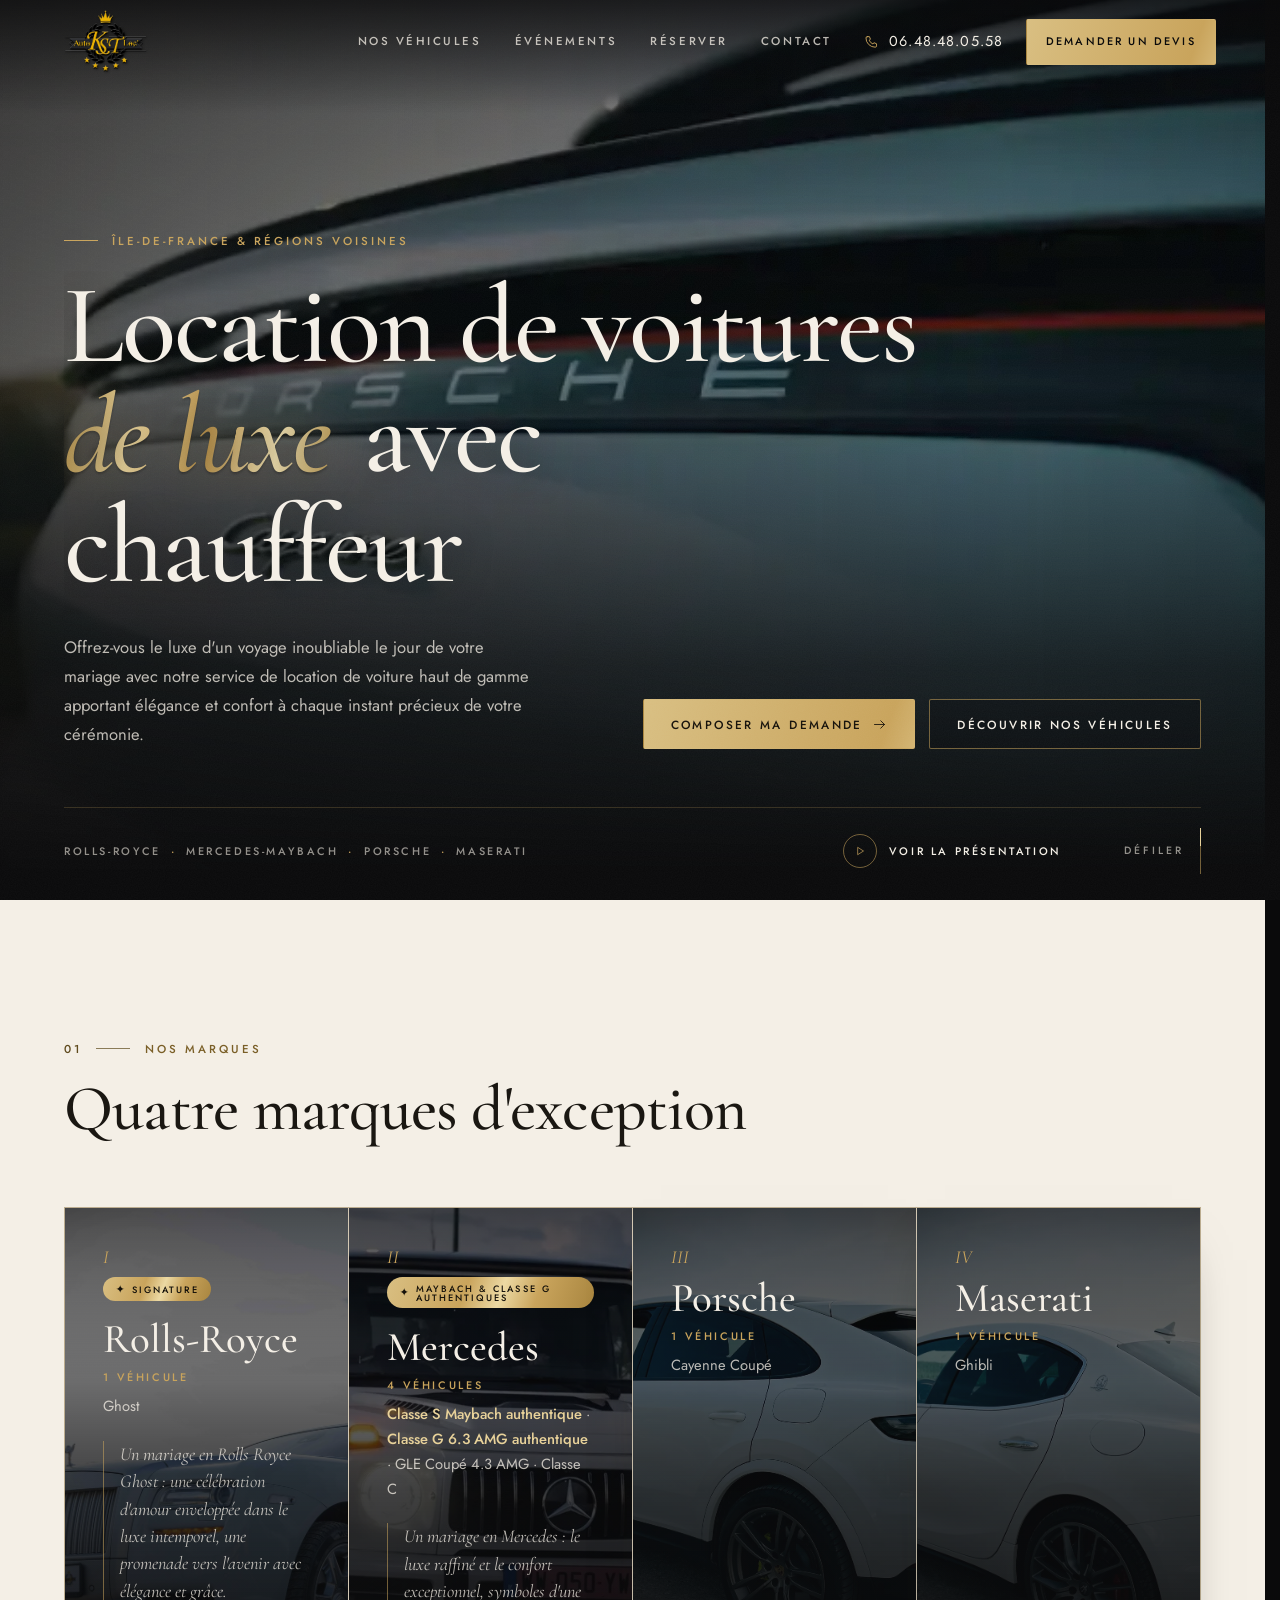
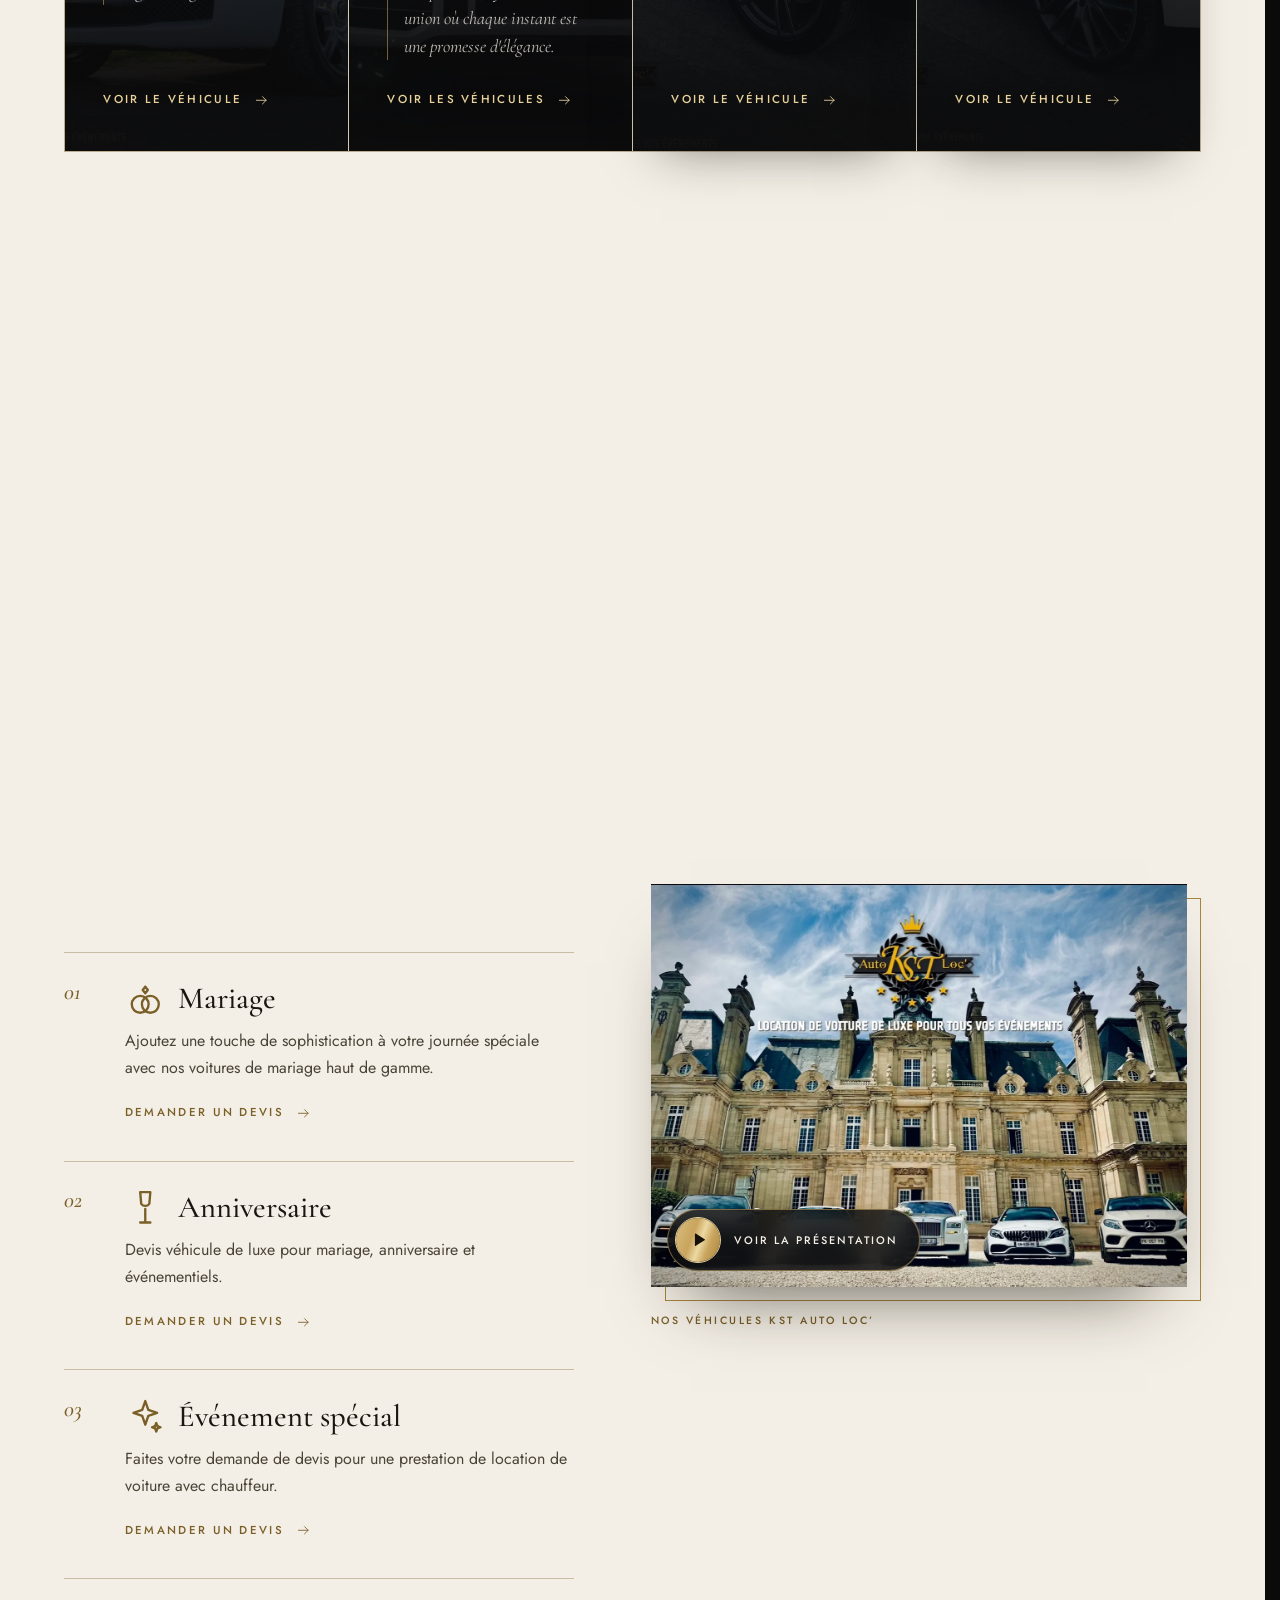
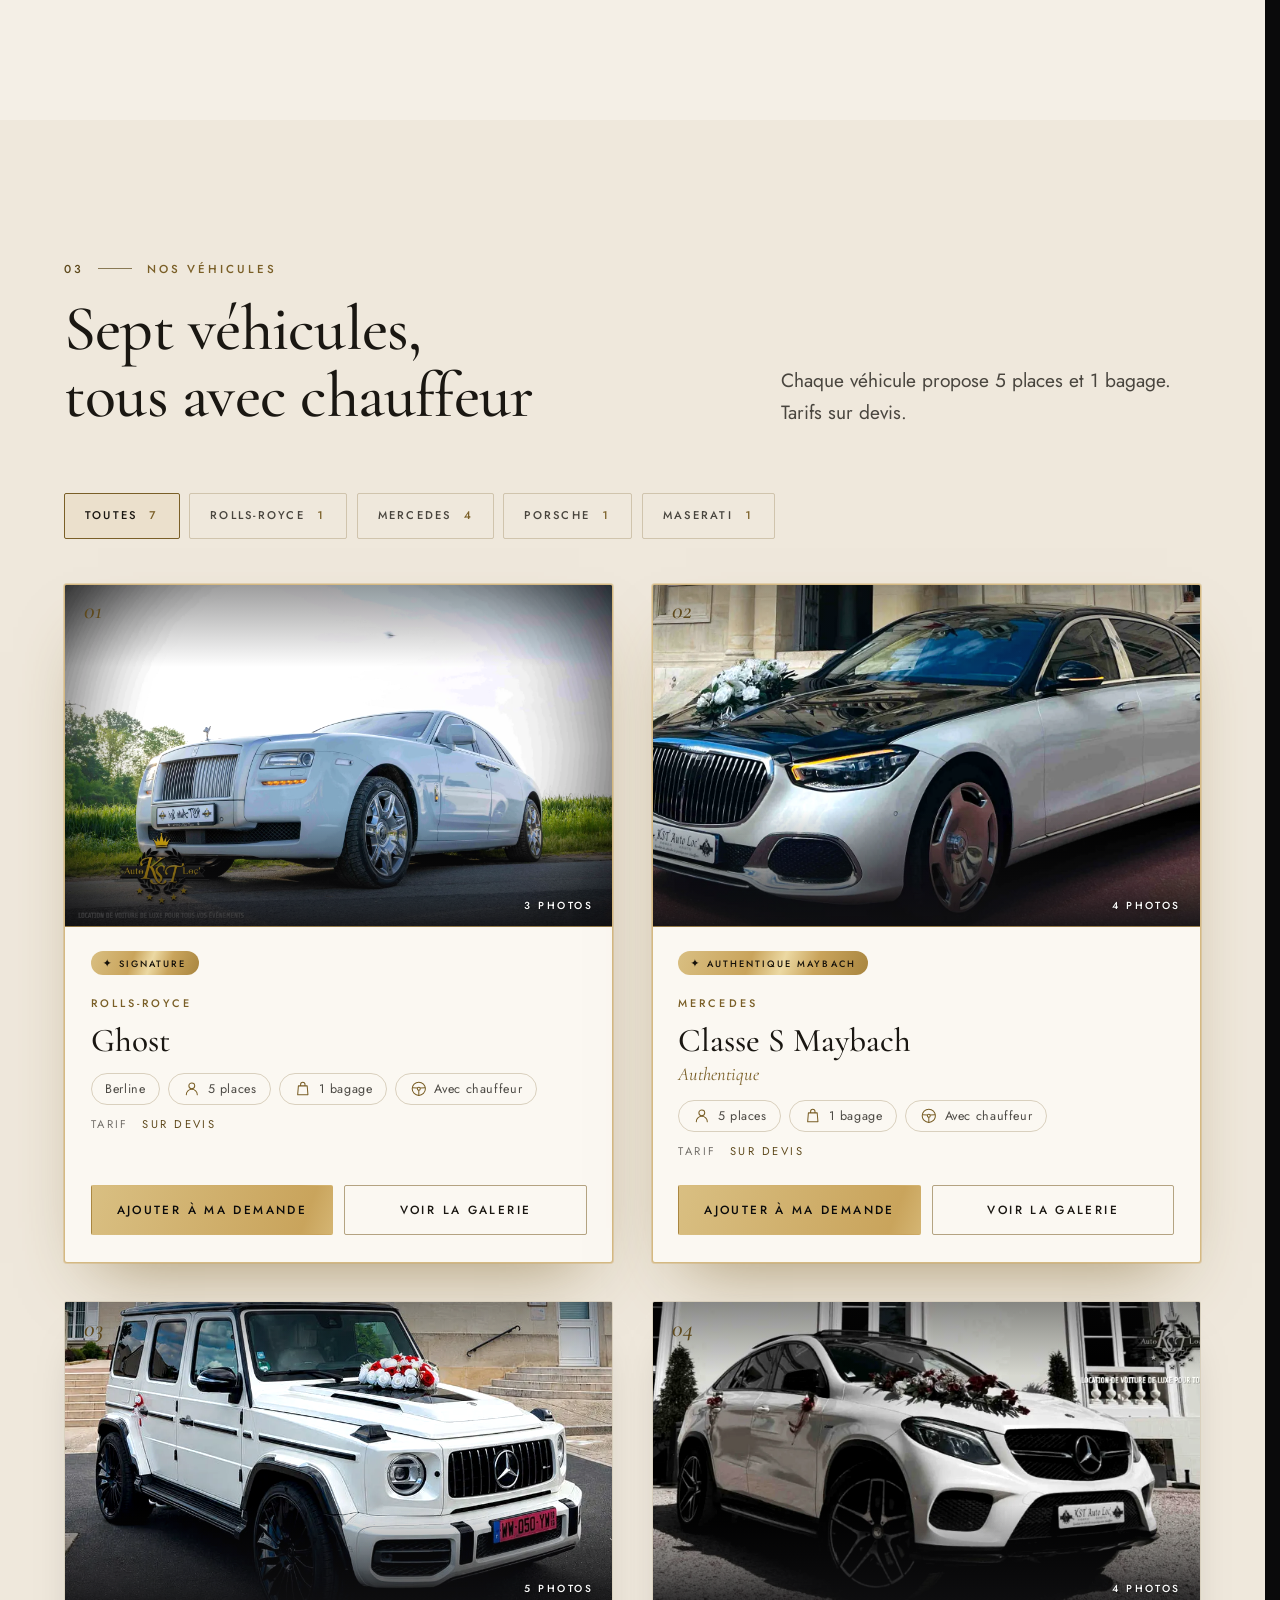
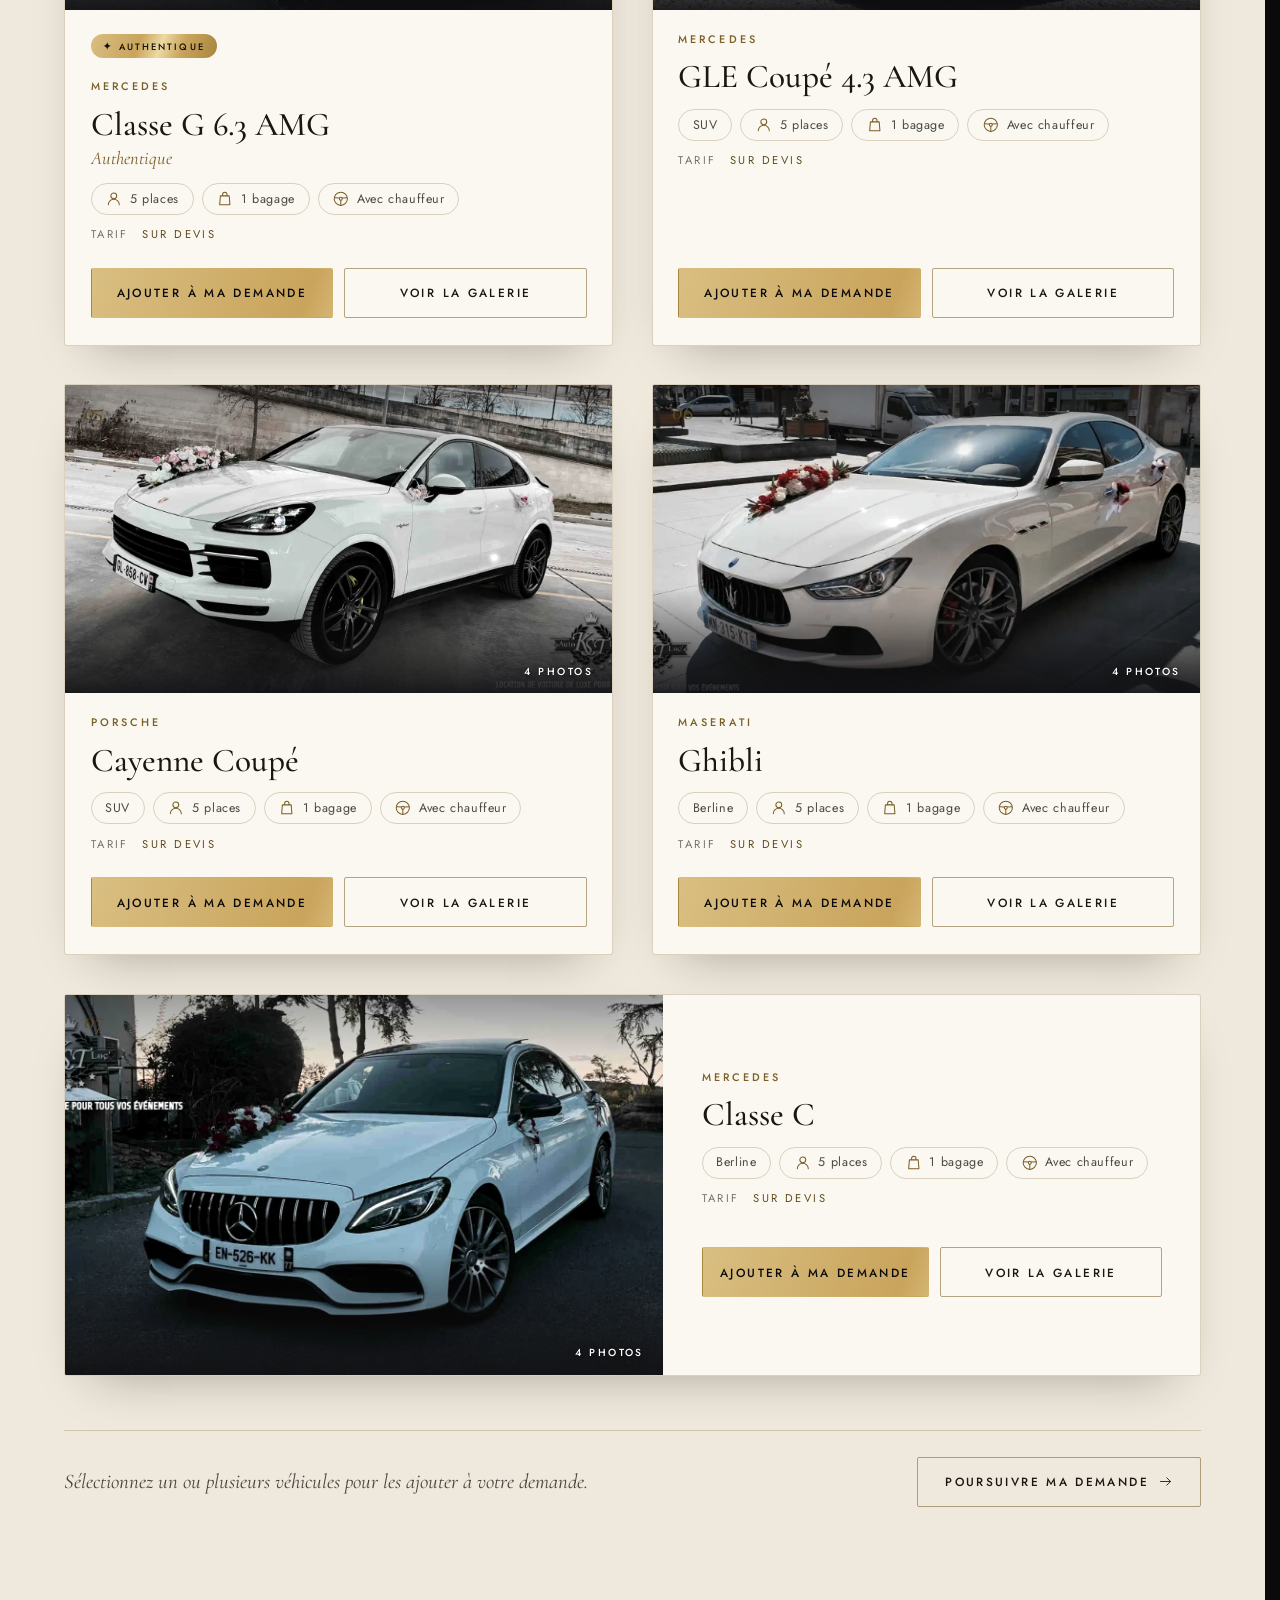
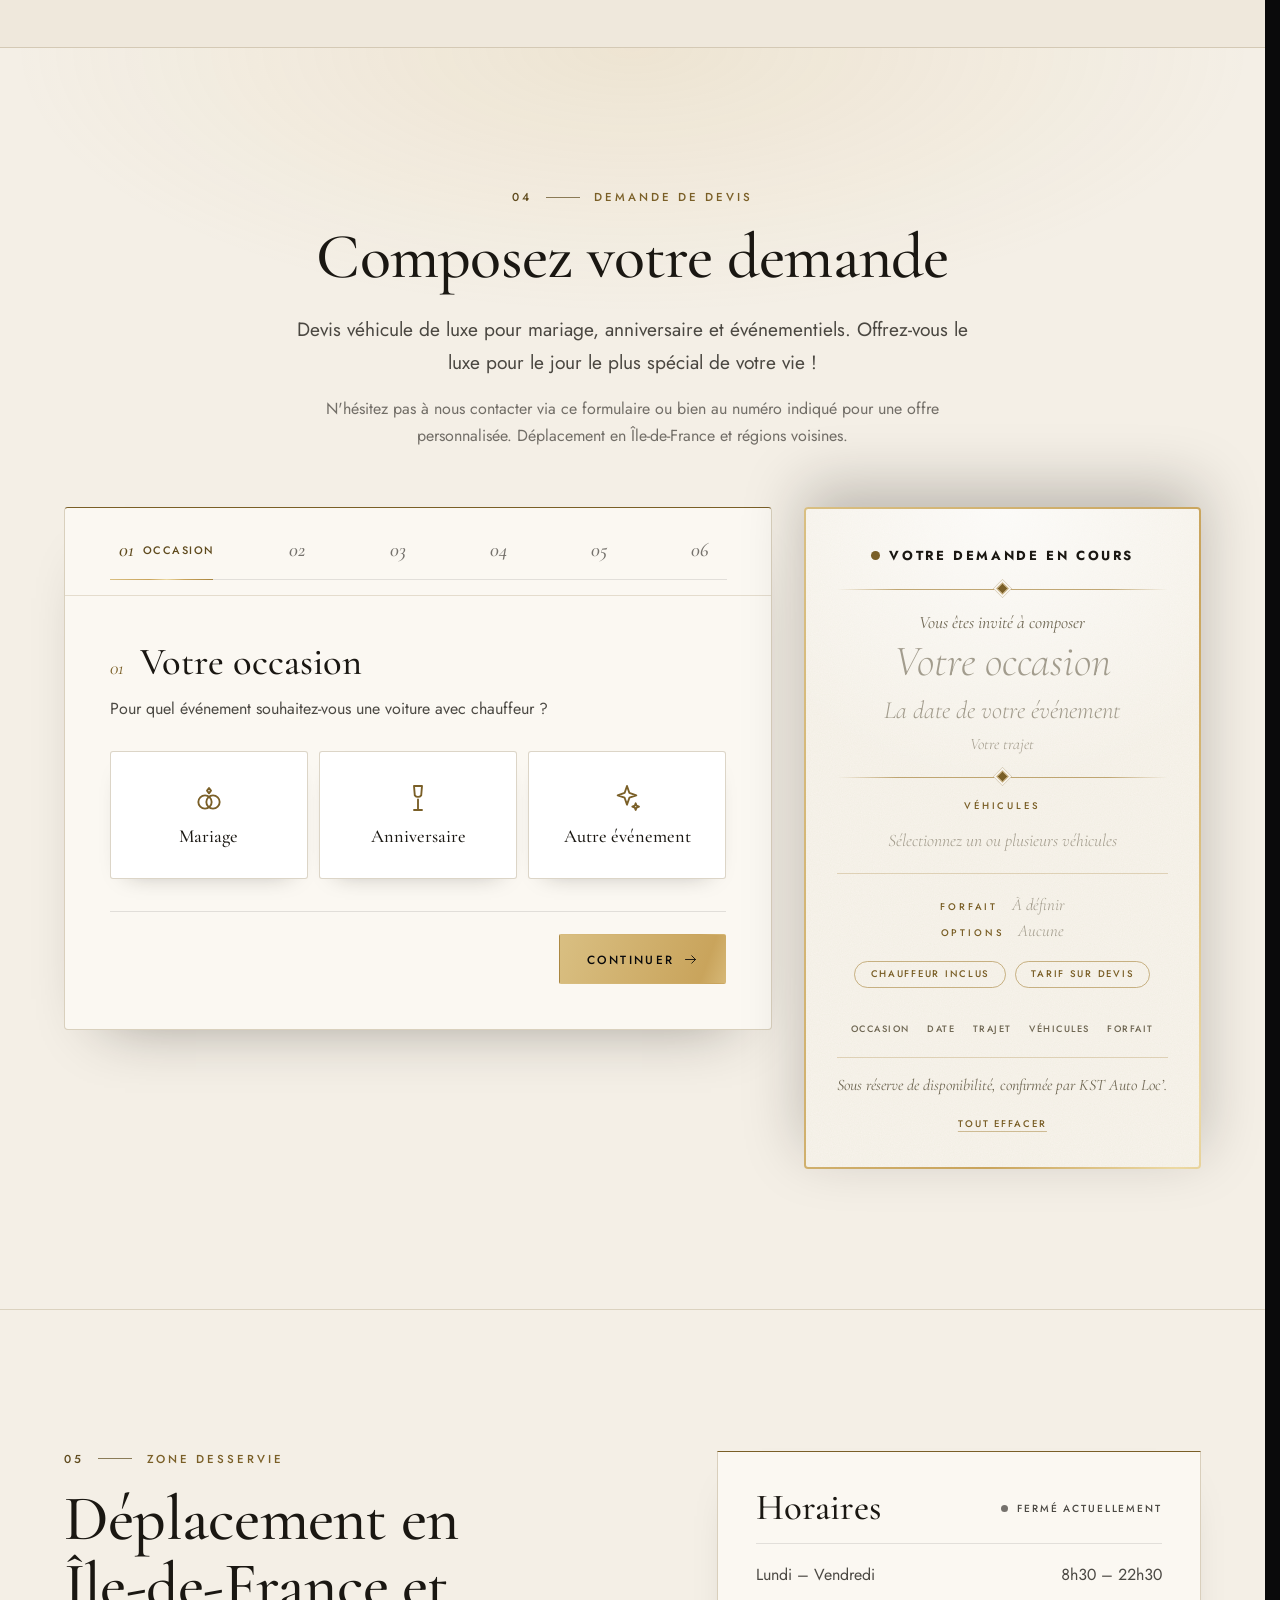
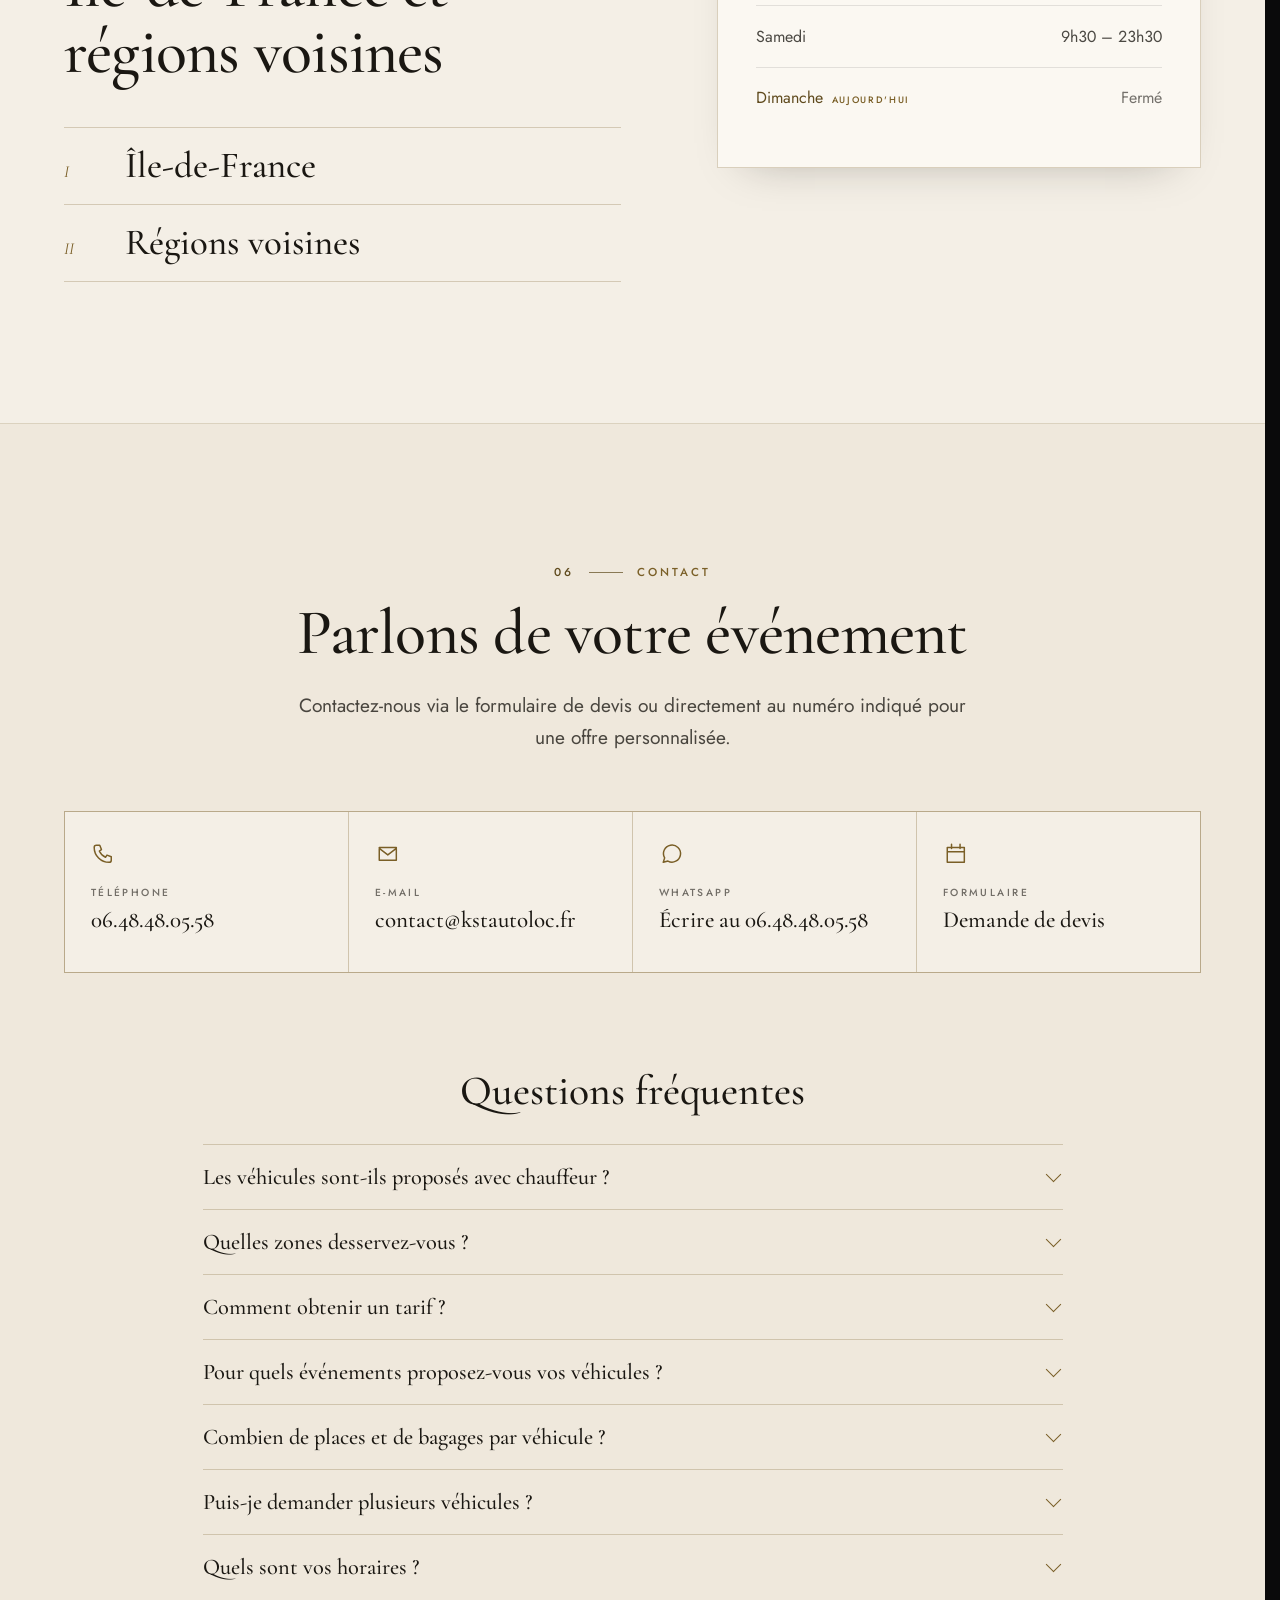
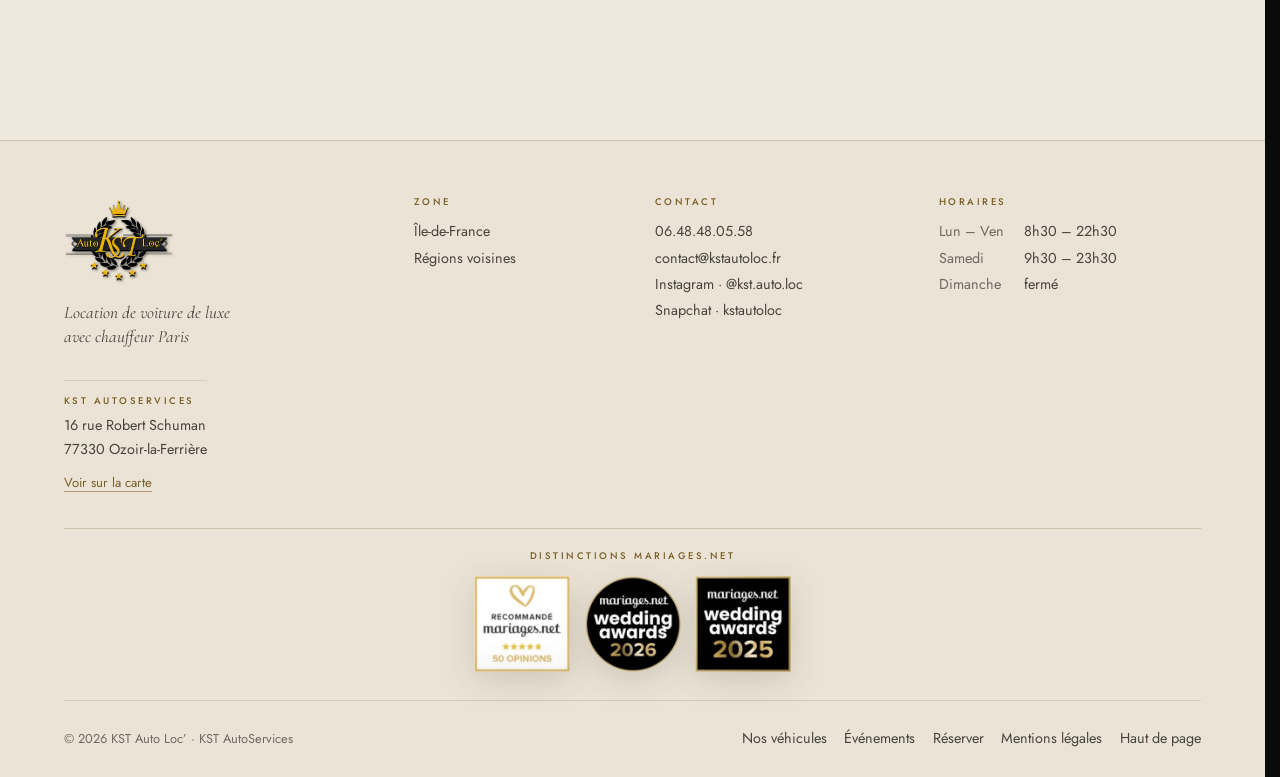
==== index.html @ 71b623a0 "Envoi des demandes par le serveur du site (sur le domaine kstautoloc.fr) Sur le vrai domaine, le for" ====
<!doctype html>
<html lang="fr">
<head>
  <meta charset="utf-8">
  <meta name="viewport" content="width=device-width, initial-scale=1, viewport-fit=cover">
  <title>Location voiture de luxe avec chauffeur Paris – KST Auto Loc’</title>
  <meta name="description" content="Location de voiture de luxe avec chauffeur en Île-de-France et dans les régions voisines pour votre mariage, anniversaire ou événement : Mercedes, Porsche, Rolls-Royce, Maserati. Devis en ligne.">
  <meta name="theme-color" content="#0a0a0b">
  <meta name="color-scheme" content="dark">
  <link rel="canonical" href="https://kstautoloc.fr/">

  <meta property="og:type" content="website">
  <meta property="og:locale" content="fr_FR">
  <meta property="og:site_name" content="KST Auto Loc’">
  <meta property="og:title" content="Location voiture de luxe avec chauffeur Paris – KST Auto Loc’">
  <meta property="og:description" content="Mercedes, Porsche, Rolls-Royce, Maserati avec chauffeur pour votre mariage, anniversaire ou événement en Île-de-France et dans les régions voisines. Tarifs sur devis.">
  <meta property="og:url" content="https://kstautoloc.fr/">
  <meta property="og:image" content="https://kstautoservices.vercel.app/assets/img/og-kst.jpg">
  <meta property="og:image:secure_url" content="https://kstautoservices.vercel.app/assets/img/og-kst.jpg">
  <meta property="og:image:type" content="image/jpeg">
  <meta property="og:image:width" content="1200">
  <meta property="og:image:height" content="630">
  <meta property="og:image:alt" content="KST Auto Loc' – Location de voitures de luxe avec chauffeur, Île-de-France et régions voisines. Rolls-Royce Ghost blanche.">
  <meta name="twitter:image" content="https://kstautoservices.vercel.app/assets/img/og-kst.jpg">
  <meta name="twitter:card" content="summary_large_image">

  <link rel="icon" href="assets/favicon.svg" type="image/svg+xml">
  <link rel="apple-touch-icon" href="assets/apple-touch-icon.png">

  <link rel="preconnect" href="https://fonts.googleapis.com">
  <link rel="preconnect" href="https://fonts.gstatic.com" crossorigin>
  <link rel="stylesheet" href="https://fonts.googleapis.com/css2?family=Cormorant+Garamond:ital,wght@0,400;0,500;0,600;1,400;1,500&family=Jost:wght@300;400;500&display=swap">
  <link rel="preload" as="image" href="assets/img/Home/hero-poster.webp" fetchpriority="high">
  <script>
    /* Splash d'ouverture : une fois par session, jamais si l'utilisateur préfère moins d'animation.
       Posé avant le CSS pour éviter tout flash ; se referme seul en CSS même si ce script échoue ailleurs. */
    try {
      if (!sessionStorage.getItem('kst-splash') && !matchMedia('(prefers-reduced-motion: reduce)').matches) {
        document.documentElement.classList.add('is-splash');
        sessionStorage.setItem('kst-splash', '1');
      }
    } catch (e) {}
  </script>
  <link rel="stylesheet" href="assets/css/style.css?v=202610042209">
  <script>
    /* Les révélations au scroll ne s'activent que si app.js s'exécute ; sinon tout reste visible. */
    document.documentElement.classList.add('js');
    setTimeout(function () { if (!window.__kstReady) document.documentElement.classList.remove('js'); }, 5000);
  </script>

  <script type="application/ld+json">
  {
    "@context": "https://schema.org",
    "@graph": [
      {
        "@type": "AutoRental",
        "@id": "https://kstautoloc.fr/#entreprise",
        "name": "KST Auto Loc’",
        "alternateName": "KST AutoServices",
        "sameAs": ["https://www.instagram.com/kst.auto.loc/", "https://www.snapchat.com/add/kstautoloc"],
        "description": "Location de voiture de luxe avec chauffeur en Île-de-France et dans les régions voisines pour mariages, anniversaires et événements.",
        "url": "https://kstautoloc.fr/",
        "logo": "https://kstautoloc.fr/assets/apple-touch-icon.png",
        "image": "https://kstautoloc.fr/assets/img/mercedes/classe-s/classe-s-1.webp",
        "telephone": "+33648480558",
        "address": { "@type": "PostalAddress", "streetAddress": "16 rue Robert Schuman", "postalCode": "77330", "addressLocality": "Ozoir-la-Ferrière", "addressCountry": "FR" },
        "email": "contact@kstautoloc.fr",
        "areaServed": ["Île-de-France", "Régions voisines"],
        "openingHoursSpecification": [
          {
            "@type": "OpeningHoursSpecification",
            "dayOfWeek": ["Monday", "Tuesday", "Wednesday", "Thursday", "Friday"],
            "opens": "08:30",
            "closes": "22:30"
          },
          {
            "@type": "OpeningHoursSpecification",
            "dayOfWeek": "Saturday",
            "opens": "09:30",
            "closes": "23:30"
          }
        ]
      },
      {
        "@type": "FAQPage",
        "mainEntity": [
          {
            "@type": "Question",
            "name": "Les véhicules sont-ils proposés avec chauffeur ?",
            "acceptedAnswer": { "@type": "Answer", "text": "Oui. Nos sept véhicules sont tous proposés avec chauffeur." }
          },
          {
            "@type": "Question",
            "name": "Quelles zones desservez-vous ?",
            "acceptedAnswer": { "@type": "Answer", "text": "Nous nous déplaçons en Île-de-France et dans les régions voisines." }
          },
          {
            "@type": "Question",
            "name": "Comment obtenir un tarif ?",
            "acceptedAnswer": { "@type": "Answer", "text": "Nos prestations sont proposées sur devis. Faites votre demande via le formulaire du site ou par téléphone au 06.48.48.05.58." }
          },
          {
            "@type": "Question",
            "name": "Pour quels événements proposez-vous vos véhicules ?",
            "acceptedAnswer": { "@type": "Answer", "text": "Pour les mariages, les anniversaires et tout autre événement spécial." }
          },
          {
            "@type": "Question",
            "name": "Combien de places et de bagages par véhicule ?",
            "acceptedAnswer": { "@type": "Answer", "text": "Chaque véhicule propose 5 places et 1 bagage." }
          },
          {
            "@type": "Question",
            "name": "Quels sont vos horaires ?",
            "acceptedAnswer": { "@type": "Answer", "text": "Du lundi au vendredi de 8h30 à 22h30, le samedi de 9h30 à 23h30. Fermé le dimanche." }
          }
        ]
      }
    ]
  }
  </script>
</head>

<body>
  <!-- Splash d'ouverture : décoratif, ne bloque jamais le contenu (voir style.css §15 et app.js). -->
  <div class="splash" data-splash aria-hidden="true">
    <div class="splash-panel splash-panel--top"></div>
    <div class="splash-panel splash-panel--bottom"></div>
    <div class="splash-stage">
      <div class="splash-logo">
        <img src="assets/img/logo/logo-stars-off.webp" alt="" width="925" height="712" decoding="async" fetchpriority="high">
        <img class="splash-star" src="assets/img/logo/star-1.webp" alt="" style="left:23.351%;top:72.612%;width:7.243%">
        <img class="splash-star" src="assets/img/logo/star-2.webp" alt="" style="left:33.189%;top:80.899%;width:7.351%">
        <img class="splash-star" src="assets/img/logo/star-3.webp" alt="" style="left:45.297%;top:84.972%;width:7.243%">
        <img class="splash-star" src="assets/img/logo/star-4.webp" alt="" style="left:57.189%;top:80.899%;width:7.351%">
        <img class="splash-star" src="assets/img/logo/star-5.webp" alt="" style="left:67.135%;top:72.612%;width:7.243%">
      </div>
      <img class="splash-tagline" src="assets/img/logo/splash-tagline.webp" alt="" width="1998" height="103" decoding="async">
    </div>
  </div>

  <a class="skip" href="#contenu">Aller au contenu</a>

  <!-- Sprite d'icônes (trait fin) -->
  <svg width="0" height="0" style="position:absolute" aria-hidden="true" focusable="false">
    <defs>
      <symbol id="i-phone" viewBox="0 0 24 24"><path d="M5 4h3.2l1.6 4-2 1.4a11 11 0 0 0 5.8 5.8l1.4-2 4 1.6V18a2 2 0 0 1-2 2A14 14 0 0 1 3 6a2 2 0 0 1 2-2z"/></symbol>
      <symbol id="i-arrow" viewBox="0 0 24 24"><path d="M4 12h16M14 6l6 6-6 6"/></symbol>
      <symbol id="i-close" viewBox="0 0 24 24"><path d="M6 6l12 12M18 6L6 18"/></symbol>
      <symbol id="i-check" viewBox="0 0 24 24"><path d="M5 12.5l4.5 4.5L19 7.5"/></symbol>
      <symbol id="i-chev-l" viewBox="0 0 24 24"><path d="M15 5l-7 7 7 7"/></symbol>
      <symbol id="i-chev-r" viewBox="0 0 24 24"><path d="M9 5l7 7-7 7"/></symbol>
      <symbol id="i-chev-d" viewBox="0 0 24 24"><path d="M5 9l7 7 7-7"/></symbol>
      <symbol id="i-seat" viewBox="0 0 24 24"><circle cx="12" cy="8" r="4"/><path d="M4.5 20a7.5 7.5 0 0 1 15 0"/></symbol>
      <symbol id="i-bag" viewBox="0 0 24 24"><path d="M6 8h12l1 12H5zM9 8V6a3 3 0 0 1 6 0v2"/></symbol>
      <symbol id="i-wheel" viewBox="0 0 24 24"><circle cx="12" cy="12" r="9"/><circle cx="12" cy="12" r="2"/><path d="M3.5 10.5l6.5.5M20.5 10.5L14 11M12 14v7"/></symbol>
      <symbol id="i-clock" viewBox="0 0 24 24"><circle cx="12" cy="12" r="9"/><path d="M12 7v5l3 2"/></symbol>
      <symbol id="i-pin" viewBox="0 0 24 24"><path d="M12 21s7-6.2 7-11a7 7 0 1 0-14 0c0 4.8 7 11 7 11z"/><circle cx="12" cy="10" r="2.5"/></symbol>
      <symbol id="i-mail" viewBox="0 0 24 24"><path d="M4 6h16v12H4zM4 7l8 6 8-6"/></symbol>
      <symbol id="i-chat" viewBox="0 0 24 24"><path d="M4 20l1.3-4.2A8 8 0 1 1 8.4 18.8z"/></symbol>
      <symbol id="i-rings" viewBox="0 0 24 24"><circle cx="9" cy="15" r="5"/><circle cx="15" cy="15" r="5"/><path d="M12 4.5l1.5 2L12 8.5 10.5 6.5z"/></symbol>
      <symbol id="i-flute" viewBox="0 0 24 24"><path d="M9 3h6l-.6 7a3 3 0 0 1-4.8 0zM12 13v7M9 21h6"/></symbol>
      <symbol id="i-spark" viewBox="0 0 24 24"><path d="M12 3l1.8 5.2L19 10l-5.2 1.8L12 17l-1.8-5.2L5 10l5.2-1.8zM18.5 16l.7 1.8 1.8.7-1.8.7-.7 1.8-.7-1.8-1.8-.7 1.8-.7z"/></symbol>
      <symbol id="i-cal" viewBox="0 0 24 24"><path d="M4 6h16v14H4zM4 10h16M8 3v4M16 3v4"/></symbol>
      <symbol id="i-edit" viewBox="0 0 24 24"><path d="M4 20h4L19 9l-4-4L4 16zM13.5 6.5l4 4"/></symbol>
      <symbol id="i-play" viewBox="0 0 24 24"><path d="M8 5l11 7-11 7z"/></symbol>
      <symbol id="i-plus" viewBox="0 0 24 24"><path d="M12 5v14M5 12h14"/></symbol>
      <symbol id="i-copy" viewBox="0 0 24 24"><path d="M8 8h11v12H8zM5 16V4h11"/></symbol>
      <symbol id="i-chev-u" viewBox="0 0 24 24"><path d="M5 15l7-7 7 7"/></symbol>
      <symbol id="i-trash" viewBox="0 0 24 24"><path d="M4.5 7h15M9.5 7V4.5h5V7M6.5 7l1 12.5h9l1-12.5M10 11v5M14 11v5"/></symbol>
      <symbol id="i-crown" viewBox="0 0 24 24"><path d="M4 18h16M4 18L3 8l5 4 4-6 4 6 5-4-1 10"/></symbol>
    </defs>
  </svg>

  <!-- ============ En-tête ============ -->
  <header class="site-header" data-header>
    <div class="site-header__inner">
      <a class="site-logo" href="#accueil" aria-label="KST Auto Loc' – retour à l'accueil">
        <img src="assets/img/logo/logo-kst.webp" alt="KST Auto Loc’" width="873" height="676">
      </a>

      <nav class="nav" aria-label="Navigation principale">
        <ul>
          <li><a href="#flotte">Nos véhicules</a></li>
          <li><a href="#evenements">Événements</a></li>
          <li><a href="#reservation">Réserver</a></li>
          <li><a href="#contact">Contact</a></li>
        </ul>
      </nav>

      <div class="site-header__actions">
        <a class="header-phone" href="tel:+33648480558">
          <svg class="ico" aria-hidden="true"><use href="#i-phone"/></svg>
          <span>06.48.48.05.58</span>
        </a>
        <a class="btn btn--gold btn--sm" href="#reservation">Demander un devis</a>
        <button class="burger" type="button" data-menu-open aria-expanded="false" aria-controls="menu" aria-label="Ouvrir le menu">
          <span></span><span></span>
        </button>
      </div>
    </div>
  </header>

  <!-- Menu mobile plein écran -->
  <div class="menu" id="menu" role="dialog" aria-modal="true" aria-label="Menu principal" data-menu>
    <div class="menu__inner">
      <button class="icon-btn menu__close" type="button" data-menu-close aria-label="Fermer le menu">
        <svg class="ico" aria-hidden="true"><use href="#i-close"/></svg>
      </button>
      <ol class="menu__list">
        <li><a href="#flotte" data-menu-link><span>01</span>Nos véhicules</a></li>
        <li><a href="#evenements" data-menu-link><span>02</span>Événements</a></li>
        <li><a href="#reservation" data-menu-link><span>03</span>Réserver</a></li>
        <li><a href="#zone" data-menu-link><span>04</span>Zone &amp; horaires</a></li>
        <li><a href="#contact" data-menu-link><span>05</span>Contact</a></li>
      </ol>
      <div class="menu__foot">
        <a class="menu__contact" href="tel:+33648480558"><svg class="ico" aria-hidden="true"><use href="#i-phone"/></svg>06.48.48.05.58</a>
        <a class="menu__contact" href="mailto:contact@kstautoloc.fr"><svg class="ico" aria-hidden="true"><use href="#i-mail"/></svg>contact@kstautoloc.fr</a>
        <a class="btn btn--gold btn--block" href="#reservation" data-menu-link>Demander un devis</a>
      </div>
    </div>
  </div>

  <main id="contenu">

    <!-- ============ 1. Hero ============ -->
    <section class="hero" id="accueil" aria-labelledby="hero-title">
      <div class="hero__media" data-parallax="0.16">
        <img src="assets/img/Home/hero-poster.webp"
             alt="Arrière d'une Porsche Cayenne blanche, première image de la vidéo de présentation KST Auto Loc'"
             width="960" height="540" fetchpriority="high" decoding="async">
        <video class="hero__video" src="assets/img/Home/hero-loop.mp4" poster="assets/img/Home/hero-poster.webp" autoplay muted loop playsinline preload="auto" tabindex="-1" aria-hidden="true" disablepictureinpicture data-hero-video></video>
      </div>
      <div class="hero__shade" aria-hidden="true"></div>

      <div class="container hero__inner">
        <p class="eyebrow hero__eyebrow">Île-de-France &amp; régions voisines</p>
        <h1 class="hero__title" id="hero-title">
          <span class="line"><span>Location de voitures</span></span>
          <span class="line"><span><em>de luxe</em> avec</span></span>
          <span class="line"><span>chauffeur</span></span>
        </h1>
        <div class="hero__row">
          <p class="hero__lead">Offrez-vous le luxe d'un voyage inoubliable le jour de votre mariage avec notre service de location de voiture haut de gamme apportant élégance et confort à chaque instant précieux de votre cérémonie.</p>
          <div class="hero__cta">
            <a class="btn btn--gold" href="#reservation">Composer ma demande <svg class="ico" aria-hidden="true"><use href="#i-arrow"/></svg></a>
            <a class="btn btn--ghost" href="#flotte">Découvrir nos véhicules</a>
          </div>
        </div>
      </div>

      <div class="container hero__foot">
        <ul class="hero__brands" aria-label="Marques proposées">
          <li>Rolls-Royce</li>
          <li>Mercedes-Maybach</li>
          <li>Porsche</li>
          <li>Maserati</li>
        </ul>
        <button class="hero__film" type="button" data-cinema-open aria-haspopup="dialog">
          <svg class="ico" aria-hidden="true"><use href="#i-play"/></svg><span>Voir la présentation</span>
        </button>
        <a class="scroll-cue" href="#marques" aria-label="Faire défiler vers la suite">
          <span>Défiler</span><i aria-hidden="true"></i>
        </a>
      </div>
    </section>

    <!-- ============ 2. Marques ============ -->
    <section class="brands section" id="marques" aria-labelledby="brands-title">
      <div class="container">
        <header class="section-head" data-reveal>
          <p class="eyebrow"><span class="eyebrow__n">01</span> Nos marques</p>
          <h2 class="h2" id="brands-title">Quatre marques d'exception</h2>
        </header>

        <ul class="brands__grid">
          <li class="brand brand--feature" data-reveal style="--bg:url(../img/rolls-royce/ghost/image0.webp);--bp:38% 50%">
            <p class="brand__idx" aria-hidden="true">I</p>
            <p class="brand__tag">Signature</p>
            <h3 class="brand__name">Rolls-Royce</h3>
            <p class="brand__count">1 véhicule</p>
            <p class="brand__models">Ghost</p>
            <p class="brand__text">Un mariage en Rolls Royce Ghost : une célébration d'amour enveloppée dans le luxe intemporel, une promenade vers l'avenir avec élégance et grâce.</p>
            <a class="link-arrow" href="#flotte" data-filter-brand="rolls-royce">Voir le véhicule <svg class="ico" aria-hidden="true"><use href="#i-arrow"/></svg></a>
          </li>
          <li class="brand brand--feature" data-reveal style="--bg:url(../img/mercedes/classe-g/classe-g-1.webp);--bp:50% 45%;--d:80ms">
            <p class="brand__idx" aria-hidden="true">II</p>
            <p class="brand__tag">Maybach &amp; Classe G authentiques</p>
            <h3 class="brand__name">Mercedes</h3>
            <p class="brand__count">4 véhicules</p>
            <p class="brand__models"><strong>Classe S Maybach authentique</strong> · <strong>Classe G 6.3 AMG authentique</strong> · GLE Coupé 4.3 AMG · Classe C</p>
            <p class="brand__text">Un mariage en Mercedes : le luxe raffiné et le confort exceptionnel, symboles d'une union où chaque instant est une promesse d'élégance.</p>
            <a class="link-arrow" href="#flotte" data-filter-brand="mercedes">Voir les véhicules <svg class="ico" aria-hidden="true"><use href="#i-arrow"/></svg></a>
          </li>
          <li class="brand" data-reveal style="--bg:url(../img/porsche/image5.webp);--bp:42% 50%;--d:160ms">
            <p class="brand__idx" aria-hidden="true">III</p>
            <h3 class="brand__name">Porsche</h3>
            <p class="brand__count">1 véhicule</p>
            <p class="brand__models">Cayenne Coupé</p>
            <a class="link-arrow" href="#flotte" data-filter-brand="porsche">Voir le véhicule <svg class="ico" aria-hidden="true"><use href="#i-arrow"/></svg></a>
          </li>
          <li class="brand" data-reveal style="--bg:url(../img/maserati/ghbli/image2.webp);--bp:40% 50%;--d:240ms">
            <p class="brand__idx" aria-hidden="true">IV</p>
            <h3 class="brand__name">Maserati</h3>
            <p class="brand__count">1 véhicule</p>
            <p class="brand__models">Ghibli</p>
            <a class="link-arrow" href="#flotte" data-filter-brand="maserati">Voir le véhicule <svg class="ico" aria-hidden="true"><use href="#i-arrow"/></svg></a>
          </li>
        </ul>

        <dl class="facts" data-reveal>
          <div class="fact"><dt>Marques</dt><dd><span data-count-to="4">04</span></dd></div>
          <div class="fact"><dt>Véhicules</dt><dd><span data-count-to="7">07</span></dd></div>
          <div class="fact"><dt>Places par véhicule</dt><dd><span data-count-to="5">05</span></dd></div>
          <div class="fact"><dt>Chauffeur</dt><dd class="fact__word">Inclus</dd></div>
        </dl>
      </div>
    </section>

    <!-- ============ 3. Événements ============ -->
    <section class="events section section--light" id="evenements" aria-labelledby="events-title">
      <div class="container events__grid">
        <div class="events__copy">
          <header data-reveal>
            <p class="eyebrow"><span class="eyebrow__n">02</span> Mariage · Anniversaire · Événement spécial</p>
            <h2 class="h2" id="events-title">Pour tous vos événements</h2>
            <p class="lead">Offrez-vous une expérience exceptionnelle pour votre mariage ou tout autre événement spécial avec nos voitures de luxe.</p>
          </header>

          <ol class="occasions">
            <li class="occasion" data-reveal>
              <span class="occasion__n" aria-hidden="true">01</span>
              <div>
                <h3 class="occasion__title"><svg class="ico" aria-hidden="true"><use href="#i-rings"/></svg>Mariage</h3>
                <p>Ajoutez une touche de sophistication à votre journée spéciale avec nos voitures de mariage haut de gamme.</p>
                <button class="link-arrow" type="button" data-occasion="mariage">Demander un devis <svg class="ico" aria-hidden="true"><use href="#i-arrow"/></svg></button>
              </div>
            </li>
            <li class="occasion" data-reveal>
              <span class="occasion__n" aria-hidden="true">02</span>
              <div>
                <h3 class="occasion__title"><svg class="ico" aria-hidden="true"><use href="#i-flute"/></svg>Anniversaire</h3>
                <p>Devis véhicule de luxe pour mariage, anniversaire et événementiels.</p>
                <button class="link-arrow" type="button" data-occasion="anniversaire">Demander un devis <svg class="ico" aria-hidden="true"><use href="#i-arrow"/></svg></button>
              </div>
            </li>
            <li class="occasion" data-reveal>
              <span class="occasion__n" aria-hidden="true">03</span>
              <div>
                <h3 class="occasion__title"><svg class="ico" aria-hidden="true"><use href="#i-spark"/></svg>Événement spécial</h3>
                <p>Faites votre demande de devis pour une prestation de location de voiture avec chauffeur.</p>
                <button class="link-arrow" type="button" data-occasion="autre">Demander un devis <svg class="ico" aria-hidden="true"><use href="#i-arrow"/></svg></button>
              </div>
            </li>
          </ol>
        </div>

        <figure class="events__visual" data-reveal>
          <div class="frame frame--light">
            <img src="assets/img/Home/IMG_7685.webp"
                 alt="Cinq voitures blanches alignées devant un château : Porsche Cayenne, Maserati Ghibli, Rolls-Royce Ghost, Mercedes Classe C et Mercedes GLE Coupé"
                 width="1290" height="969" loading="lazy" decoding="async">
            <button class="play" type="button" data-cinema-open aria-haspopup="dialog">
              <span class="play__disc" aria-hidden="true"><svg class="ico"><use href="#i-play"/></svg></span>
              <span class="play__label">Voir la présentation</span>
            </button>
          </div>
          <figcaption>Nos véhicules KST Auto Loc’</figcaption>
        </figure>
      </div>
    </section>

    <!-- ============ 4. Flotte ============ -->
    <section class="fleet section" id="flotte" aria-labelledby="fleet-title">
      <div class="container">
        <header class="section-head section-head--split" data-reveal>
          <div>
            <p class="eyebrow"><span class="eyebrow__n">03</span> Nos véhicules</p>
            <h2 class="h2" id="fleet-title">Sept véhicules, tous avec chauffeur</h2>
          </div>
          <p class="lead">Chaque véhicule propose 5 places et 1 bagage. Tarifs sur devis.</p>
        </header>

        <div class="filters" role="group" aria-label="Filtrer nos véhicules par marque" data-reveal>
          <button type="button" class="filter is-active" data-filter="all" aria-pressed="true">Toutes <span>7</span></button>
          <button type="button" class="filter" data-filter="rolls-royce" aria-pressed="false">Rolls-Royce <span>1</span></button>
          <button type="button" class="filter" data-filter="mercedes" aria-pressed="false">Mercedes <span>4</span></button>
          <button type="button" class="filter" data-filter="porsche" aria-pressed="false">Porsche <span>1</span></button>
          <button type="button" class="filter" data-filter="maserati" aria-pressed="false">Maserati <span>1</span></button>
        </div>
        <p class="vh" role="status" data-filter-status></p>

        <div class="fleet__grid" data-fleet>

          <!-- 01 Rolls-Royce Ghost -->
          <article class="vcard vcard--feature" data-vehicle="ghost" data-brand="rolls-royce" style="--pos:50% 76%">
            <script type="application/json" data-vehicle-json>
            {"id":"ghost","brand":"Rolls-Royce","brandKey":"rolls-royce","model":"Ghost","full":"Rolls-Royce Ghost","type":"Berline","pos":"50% 76%","images":[
              {"src":"assets/img/rolls-royce/ghost/image0.webp","w":1800,"h":1201,"alt":"Rolls-Royce Ghost blanche, vue avant sur une route de campagne"},
              {"src":"assets/img/rolls-royce/ghost/image1.webp","w":1800,"h":1200,"alt":"Intérieur de la Rolls-Royce Ghost : banquette arrière en cuir rouge, bouteille de champagne et deux flûtes"},
              {"src":"assets/img/rolls-royce/ghost/image-2.webp","w":1800,"h":1201,"alt":"Rolls-Royce Ghost blanche, vue arrière"}]}
            </script>
            <div class="vcard__media" data-open-gallery>
              <img class="vcard__img" src="assets/img/rolls-royce/ghost/image0.webp" alt="Rolls-Royce Ghost blanche, vue avant sur une route de campagne" width="1800" height="1201" loading="lazy" decoding="async">
              <img class="vcard__img vcard__img--alt" src="assets/img/rolls-royce/ghost/image1.webp" alt="" aria-hidden="true" width="1800" height="1200" loading="lazy" decoding="async">
              <span class="vcard__num" aria-hidden="true">01</span>
              <span class="vcard__badge" aria-hidden="true"><svg class="ico"><use href="#i-check"/></svg>Dans ma demande</span>
              <span class="vcard__photos" aria-hidden="true">3 photos</span>
            </div>
            <div class="vcard__body">
              <p class="vcard__tag">Signature</p>
              <p class="vcard__brand">Rolls-Royce</p>
              <h3 class="vcard__name"><span class="vh">Rolls-Royce </span>Ghost</h3>
              <ul class="chips">
                <li>Berline</li>
                <li><svg class="ico" aria-hidden="true"><use href="#i-seat"/></svg>5 places</li>
                <li><svg class="ico" aria-hidden="true"><use href="#i-bag"/></svg>1 bagage</li>
                <li><svg class="ico" aria-hidden="true"><use href="#i-wheel"/></svg>Avec chauffeur</li>
              </ul>
              <p class="vcard__price">Tarif <span>Sur devis</span></p>
              <div class="vcard__actions">
                <button type="button" class="btn btn--gold" data-toggle-vehicle><span data-label>Ajouter à ma demande</span></button>
                <button type="button" class="btn btn--ghost" data-open-gallery aria-label="Voir la galerie : Rolls-Royce Ghost">Voir la galerie</button>
              </div>
            </div>
          </article>

          <!-- 02 Mercedes Classe S Maybach -->
          <article class="vcard vcard--feature" data-vehicle="classe-s" data-brand="mercedes" style="--pos:42% 50%">
            <script type="application/json" data-vehicle-json>
            {"id":"classe-s","brand":"Mercedes","brandKey":"mercedes","model":"Classe S Maybach (Authentique)","full":"Mercedes Classe S Maybach (Authentique)","type":"","pos":"42% 50%","images":[
              {"src":"assets/img/mercedes/classe-s/classe-s-1.webp","w":1800,"h":884,"alt":"Mercedes Classe S Maybach bicolore blanc et noir, un bouquet de fleurs blanches sur le capot, vue avant trois-quarts"},
              {"src":"assets/img/mercedes/classe-s/classe-s-2.webp","w":1512,"h":1801,"alt":"Intérieur de la Mercedes Classe S Maybach : sièges arrière en cuir matelassé gris"},
              {"src":"assets/img/mercedes/classe-s/classe-s-3.webp","w":1800,"h":1350,"alt":"Mercedes Classe S Maybach, vue arrière trois-quarts sur un chemin de gravier"},
              {"src":"assets/img/mercedes/classe-s/classe-s-4.webp","w":1280,"h":565,"alt":"Mercedes Classe S Maybach blanc et noir, vue de côté, fleurs blanches sur le capot devant un escalier de pierre"}]}
            </script>
            <div class="vcard__media" data-open-gallery>
              <img class="vcard__img" src="assets/img/mercedes/classe-s/classe-s-1.webp" alt="Mercedes Classe S Maybach bicolore blanc et noir, un bouquet de fleurs blanches sur le capot, vue avant trois-quarts" width="1800" height="884" loading="lazy" decoding="async">
              <img class="vcard__img vcard__img--alt" src="assets/img/mercedes/classe-s/classe-s-2.webp" alt="" aria-hidden="true" width="1512" height="1801" style="--pos-alt:50% 62%" loading="lazy" decoding="async">
              <span class="vcard__num" aria-hidden="true">02</span>
              <span class="vcard__badge" aria-hidden="true"><svg class="ico"><use href="#i-check"/></svg>Dans ma demande</span>
              <span class="vcard__photos" aria-hidden="true">4 photos</span>
            </div>
            <div class="vcard__body">
              <p class="vcard__tag">Authentique Maybach</p>
              <p class="vcard__brand">Mercedes</p>
              <h3 class="vcard__name"><span class="vh">Mercedes </span>Classe S Maybach <em>Authentique</em></h3>
              <ul class="chips">
                <li><svg class="ico" aria-hidden="true"><use href="#i-seat"/></svg>5 places</li>
                <li><svg class="ico" aria-hidden="true"><use href="#i-bag"/></svg>1 bagage</li>
                <li><svg class="ico" aria-hidden="true"><use href="#i-wheel"/></svg>Avec chauffeur</li>
              </ul>
              <p class="vcard__price">Tarif <span>Sur devis</span></p>
              <div class="vcard__actions">
                <button type="button" class="btn btn--gold" data-toggle-vehicle><span data-label>Ajouter à ma demande</span></button>
                <button type="button" class="btn btn--ghost" data-open-gallery aria-label="Voir la galerie : Mercedes Classe S Maybach (Authentique)">Voir la galerie</button>
              </div>
            </div>
          </article>

          <!-- 03 Mercedes Classe G 6.3 AMG (Authentique) -->
          <article class="vcard" data-vehicle="classe-g" data-brand="mercedes" style="--pos:62% 58%">
            <script type="application/json" data-vehicle-json>
            {"id":"classe-g","brand":"Mercedes","brandKey":"mercedes","model":"Classe G 6.3 AMG (Authentique)","full":"Mercedes Classe G 6.3 AMG (Authentique)","type":"","pos":"62% 58%","images":[
              {"src":"assets/img/mercedes/classe-g/classe-g-3.webp","w":890,"h":571,"alt":"Mercedes Classe G blanche décorée d'un bouquet de fleurs rouges et blanches, vue avant trois-quarts"},
              {"src":"assets/img/mercedes/classe-g/classe-g-5.webp","w":900,"h":1600,"alt":"Intérieur de la Mercedes Classe G : banquette arrière en cuir blanc et noir et accoudoir central"},
              {"src":"assets/img/mercedes/classe-g/classe-g-1.webp","w":864,"h":713,"alt":"Mercedes Classe G blanche, vue de face, phares allumés"},
              {"src":"assets/img/mercedes/classe-g/classe-g-2.webp","w":1800,"h":795,"alt":"Mercedes Classe G blanche aux jantes noires, vue de profil"},
              {"src":"assets/img/mercedes/classe-g/classe-g-4.webp","w":1536,"h":1024,"alt":"Mercedes Classe G blanche, vue arrière trois-quarts avec roue de secours"}]}
            </script>
            <div class="vcard__media" data-open-gallery>
              <img class="vcard__img" src="assets/img/mercedes/classe-g/classe-g-3.webp" alt="Mercedes Classe G blanche décorée d'un bouquet de fleurs rouges et blanches, vue avant trois-quarts" width="890" height="571" loading="lazy" decoding="async">
              <img class="vcard__img vcard__img--alt" src="assets/img/mercedes/classe-g/classe-g-5.webp" alt="" aria-hidden="true" width="900" height="1600" style="--pos-alt:50% 44%" loading="lazy" decoding="async">
              <span class="vcard__num" aria-hidden="true">03</span>
              <span class="vcard__badge" aria-hidden="true"><svg class="ico"><use href="#i-check"/></svg>Dans ma demande</span>
              <span class="vcard__photos" aria-hidden="true">5 photos</span>
            </div>
            <div class="vcard__body">
              <p class="vcard__tag">Authentique</p>
              <p class="vcard__brand">Mercedes</p>
              <h3 class="vcard__name"><span class="vh">Mercedes </span>Classe G 6.3 AMG <em>Authentique</em></h3>
              <ul class="chips">
                <li><svg class="ico" aria-hidden="true"><use href="#i-seat"/></svg>5 places</li>
                <li><svg class="ico" aria-hidden="true"><use href="#i-bag"/></svg>1 bagage</li>
                <li><svg class="ico" aria-hidden="true"><use href="#i-wheel"/></svg>Avec chauffeur</li>
              </ul>
              <p class="vcard__price">Tarif <span>Sur devis</span></p>
              <div class="vcard__actions">
                <button type="button" class="btn btn--gold" data-toggle-vehicle><span data-label>Ajouter à ma demande</span></button>
                <button type="button" class="btn btn--ghost" data-open-gallery aria-label="Voir la galerie : Mercedes Classe G 6.3 AMG (Authentique)">Voir la galerie</button>
              </div>
            </div>
          </article>

          <!-- 04 Mercedes GLE Coupé 4.3 AMG -->
          <article class="vcard" data-vehicle="gle" data-brand="mercedes" style="--pos:56% 50%">
            <script type="application/json" data-vehicle-json>
            {"id":"gle","brand":"Mercedes","brandKey":"mercedes","model":"GLE Coupé 4.3 AMG","full":"Mercedes GLE Coupé 4.3 AMG","type":"SUV","pos":"56% 50%","images":[
              {"src":"assets/img/mercedes/gle/gle-coupe-amg.webp","w":1800,"h":795,"alt":"Mercedes GLE Coupé 4.3 AMG blanc décoré de fleurs rouges et blanches, vue avant trois-quarts"},
              {"src":"assets/img/mercedes/gle/image7.webp","w":1800,"h":1350,"alt":"Intérieur cuir noir du Mercedes GLE Coupé 4.3 AMG : banquette arrière et accoudoir central"},
              {"src":"assets/img/mercedes/gle/image6.webp","w":1800,"h":1350,"alt":"Mercedes GLE Coupé 4.3 AMG blanc avec un bouquet de roses roses et blanches sur le capot, vue avant"},
              {"src":"assets/img/mercedes/gle/image8.webp","w":1800,"h":1350,"alt":"Mercedes GLE Coupé 4.3 AMG blanc, vue arrière trois-quarts"}]}
            </script>
            <div class="vcard__media" data-open-gallery>
              <img class="vcard__img" src="assets/img/mercedes/gle/gle-coupe-amg.webp" alt="Mercedes GLE Coupé 4.3 AMG blanc décoré de fleurs rouges et blanches, vue avant trois-quarts" width="1800" height="795" loading="lazy" decoding="async">
              <img class="vcard__img vcard__img--alt" src="assets/img/mercedes/gle/image7.webp" alt="" aria-hidden="true" width="1800" height="1350" style="--pos-alt:50% 60%" loading="lazy" decoding="async">
              <span class="vcard__num" aria-hidden="true">04</span>
              <span class="vcard__badge" aria-hidden="true"><svg class="ico"><use href="#i-check"/></svg>Dans ma demande</span>
              <span class="vcard__photos" aria-hidden="true">4 photos</span>
            </div>
            <div class="vcard__body">
              <p class="vcard__brand">Mercedes</p>
              <h3 class="vcard__name"><span class="vh">Mercedes </span>GLE Coupé 4.3 AMG</h3>
              <ul class="chips">
                <li>SUV</li>
                <li><svg class="ico" aria-hidden="true"><use href="#i-seat"/></svg>5 places</li>
                <li><svg class="ico" aria-hidden="true"><use href="#i-bag"/></svg>1 bagage</li>
                <li><svg class="ico" aria-hidden="true"><use href="#i-wheel"/></svg>Avec chauffeur</li>
              </ul>
              <p class="vcard__price">Tarif <span>Sur devis</span></p>
              <div class="vcard__actions">
                <button type="button" class="btn btn--gold" data-toggle-vehicle><span data-label>Ajouter à ma demande</span></button>
                <button type="button" class="btn btn--ghost" data-open-gallery aria-label="Voir la galerie : Mercedes GLE Coupé 4.3 AMG">Voir la galerie</button>
              </div>
            </div>
          </article>

          <!-- 05 Porsche Cayenne Coupé -->
          <article class="vcard" data-vehicle="cayenne" data-brand="porsche" style="--pos:46% 50%">
            <script type="application/json" data-vehicle-json>
            {"id":"cayenne","brand":"Porsche","brandKey":"porsche","model":"Cayenne Coupé","full":"Porsche Cayenne Coupé","type":"SUV","pos":"46% 50%","images":[
              {"src":"assets/img/porsche/cayenne.webp","w":1800,"h":795,"alt":"Porsche Cayenne Coupé blanc décoré de fleurs roses et blanches, vue avant trois-quarts"},
              {"src":"assets/img/porsche/image4.webp","w":1800,"h":1350,"alt":"Intérieur cuir noir du Porsche Cayenne Coupé : banquette arrière, accoudoir et bouteilles d'eau"},
              {"src":"assets/img/porsche/image3.webp","w":1800,"h":1201,"alt":"Porsche Cayenne Coupé blanc, vue de profil devant un champ"},
              {"src":"assets/img/porsche/image5.webp","w":1800,"h":1411,"alt":"Porsche Cayenne Coupé blanc, vue arrière trois-quarts"}]}
            </script>
            <div class="vcard__media" data-open-gallery>
              <img class="vcard__img" src="assets/img/porsche/cayenne.webp" alt="Porsche Cayenne Coupé blanc décoré de fleurs roses et blanches, vue avant trois-quarts" width="1800" height="795" loading="lazy" decoding="async">
              <img class="vcard__img vcard__img--alt" src="assets/img/porsche/image4.webp" alt="" aria-hidden="true" width="1800" height="1350" style="--pos-alt:50% 60%" loading="lazy" decoding="async">
              <span class="vcard__num" aria-hidden="true">05</span>
              <span class="vcard__badge" aria-hidden="true"><svg class="ico"><use href="#i-check"/></svg>Dans ma demande</span>
              <span class="vcard__photos" aria-hidden="true">4 photos</span>
            </div>
            <div class="vcard__body">
              <p class="vcard__brand">Porsche</p>
              <h3 class="vcard__name"><span class="vh">Porsche </span>Cayenne Coupé</h3>
              <ul class="chips">
                <li>SUV</li>
                <li><svg class="ico" aria-hidden="true"><use href="#i-seat"/></svg>5 places</li>
                <li><svg class="ico" aria-hidden="true"><use href="#i-bag"/></svg>1 bagage</li>
                <li><svg class="ico" aria-hidden="true"><use href="#i-wheel"/></svg>Avec chauffeur</li>
              </ul>
              <p class="vcard__price">Tarif <span>Sur devis</span></p>
              <div class="vcard__actions">
                <button type="button" class="btn btn--gold" data-toggle-vehicle><span data-label>Ajouter à ma demande</span></button>
                <button type="button" class="btn btn--ghost" data-open-gallery aria-label="Voir la galerie : Porsche Cayenne Coupé">Voir la galerie</button>
              </div>
            </div>
          </article>

          <!-- 06 Maserati Ghibli -->
          <article class="vcard" data-vehicle="ghibli" data-brand="maserati" style="--pos:68% 50%">
            <script type="application/json" data-vehicle-json>
            {"id":"ghibli","brand":"Maserati","brandKey":"maserati","model":"Ghibli","full":"Maserati Ghibli","type":"Berline","pos":"68% 50%","images":[
              {"src":"assets/img/maserati/ghbli/ghibli.webp","w":1800,"h":795,"alt":"Maserati Ghibli blanche décorée de fleurs rouges et blanches, vue avant trois-quarts sur une place"},
              {"src":"assets/img/maserati/ghbli/image1.webp","w":1800,"h":1350,"alt":"Intérieur en cuir brun de la Maserati Ghibli : banquette arrière et accoudoir central"},
              {"src":"assets/img/maserati/ghbli/image0.webp","w":1800,"h":1350,"alt":"Maserati Ghibli blanche avec un bouquet de roses rouges et blanches sur le capot, vue avant devant un champ"},
              {"src":"assets/img/maserati/ghbli/image2.webp","w":1800,"h":1350,"alt":"Maserati Ghibli blanche, vue arrière trois-quarts"}]}
            </script>
            <div class="vcard__media" data-open-gallery>
              <img class="vcard__img" src="assets/img/maserati/ghbli/ghibli.webp" alt="Maserati Ghibli blanche décorée de fleurs rouges et blanches, vue avant trois-quarts sur une place" width="1800" height="795" loading="lazy" decoding="async">
              <img class="vcard__img vcard__img--alt" src="assets/img/maserati/ghbli/image1.webp" alt="" aria-hidden="true" width="1800" height="1350" style="--pos-alt:50% 60%" loading="lazy" decoding="async">
              <span class="vcard__num" aria-hidden="true">06</span>
              <span class="vcard__badge" aria-hidden="true"><svg class="ico"><use href="#i-check"/></svg>Dans ma demande</span>
              <span class="vcard__photos" aria-hidden="true">4 photos</span>
            </div>
            <div class="vcard__body">
              <p class="vcard__brand">Maserati</p>
              <h3 class="vcard__name"><span class="vh">Maserati </span>Ghibli</h3>
              <ul class="chips">
                <li>Berline</li>
                <li><svg class="ico" aria-hidden="true"><use href="#i-seat"/></svg>5 places</li>
                <li><svg class="ico" aria-hidden="true"><use href="#i-bag"/></svg>1 bagage</li>
                <li><svg class="ico" aria-hidden="true"><use href="#i-wheel"/></svg>Avec chauffeur</li>
              </ul>
              <p class="vcard__price">Tarif <span>Sur devis</span></p>
              <div class="vcard__actions">
                <button type="button" class="btn btn--gold" data-toggle-vehicle><span data-label>Ajouter à ma demande</span></button>
                <button type="button" class="btn btn--ghost" data-open-gallery aria-label="Voir la galerie : Maserati Ghibli">Voir la galerie</button>
              </div>
            </div>
          </article>

          <!-- 07 Mercedes Classe C -->
          <article class="vcard" data-vehicle="classe-c" data-brand="mercedes" style="--pos:50% 55%">
            <script type="application/json" data-vehicle-json>
            {"id":"classe-c","brand":"Mercedes","brandKey":"mercedes","model":"Classe C","full":"Mercedes Classe C","type":"Berline","pos":"50% 55%","images":[
              {"src":"assets/img/mercedes/classe-c/classe-c.webp","w":1800,"h":795,"alt":"Mercedes Classe C blanche décorée d'un bouquet de fleurs rouges et blanches, vue avant au crépuscule"},
              {"src":"assets/img/mercedes/classe-c/image4.webp","w":1800,"h":1350,"alt":"Intérieur cuir noir de la Mercedes Classe C : banquette arrière et accoudoir central"},
              {"src":"assets/img/mercedes/classe-c/image3.webp","w":1800,"h":1350,"alt":"Mercedes Classe C blanche, vue avant trois-quarts devant un champ"},
              {"src":"assets/img/mercedes/classe-c/image5.webp","w":1800,"h":1350,"alt":"Mercedes Classe C blanche, vue arrière trois-quarts"}]}
            </script>
            <div class="vcard__media" data-open-gallery>
              <img class="vcard__img" src="assets/img/mercedes/classe-c/classe-c.webp" alt="Mercedes Classe C blanche décorée d'un bouquet de fleurs rouges et blanches, vue avant au crépuscule" width="1800" height="795" loading="lazy" decoding="async">
              <img class="vcard__img vcard__img--alt" src="assets/img/mercedes/classe-c/image4.webp" alt="" aria-hidden="true" width="1800" height="1350" style="--pos-alt:50% 60%" loading="lazy" decoding="async">
              <span class="vcard__num" aria-hidden="true">07</span>
              <span class="vcard__badge" aria-hidden="true"><svg class="ico"><use href="#i-check"/></svg>Dans ma demande</span>
              <span class="vcard__photos" aria-hidden="true">4 photos</span>
            </div>
            <div class="vcard__body">
              <p class="vcard__brand">Mercedes</p>
              <h3 class="vcard__name"><span class="vh">Mercedes </span>Classe C</h3>
              <ul class="chips">
                <li>Berline</li>
                <li><svg class="ico" aria-hidden="true"><use href="#i-seat"/></svg>5 places</li>
                <li><svg class="ico" aria-hidden="true"><use href="#i-bag"/></svg>1 bagage</li>
                <li><svg class="ico" aria-hidden="true"><use href="#i-wheel"/></svg>Avec chauffeur</li>
              </ul>
              <p class="vcard__price">Tarif <span>Sur devis</span></p>
              <div class="vcard__actions">
                <button type="button" class="btn btn--gold" data-toggle-vehicle><span data-label>Ajouter à ma demande</span></button>
                <button type="button" class="btn btn--ghost" data-open-gallery aria-label="Voir la galerie : Mercedes Classe C">Voir la galerie</button>
              </div>
            </div>
          </article>

        </div>

        <div class="fleet__next" data-reveal>
          <p data-fleet-summary>Sélectionnez un ou plusieurs véhicules pour les ajouter à votre demande.</p>
          <a class="btn btn--ghost" href="#reservation" data-goto-step="4">Poursuivre ma demande <svg class="ico" aria-hidden="true"><use href="#i-arrow"/></svg></a>
        </div>
      </div>
    </section>

    <!-- ============ 5. Réservation / demande de devis (formulaire unique) ============ -->
    <!-- Aucun ancêtre de .recap ne doit avoir transform/filter : le tiroir mobile est en position: fixed. -->
    <section class="booking section" id="reservation" aria-labelledby="booking-title">
      <div class="container">
        <header class="section-head section-head--center" data-reveal>
          <p class="eyebrow"><span class="eyebrow__n">04</span> Demande de devis</p>
          <h2 class="h2" id="booking-title">Composez votre demande</h2>
          <p class="lead">Devis véhicule de luxe pour mariage, anniversaire et événementiels. Offrez-vous le luxe pour le jour le plus spécial de votre vie !</p>
          <p class="muted">N'hésitez pas à nous contacter via ce formulaire ou bien au numéro indiqué pour une offre personnalisée. Déplacement en Île-de-France et régions voisines.</p>
        </header>

        <div class="booking__layout">
          <form class="bcard" id="quote-form" novalidate autocomplete="on" data-form>

            <div class="bcard__bar">
              <nav class="stepper" aria-label="Étapes de votre demande" data-stepper>
                <ol class="stepper__list">
                  <li><button type="button" class="stepper__btn" data-step-btn="1" aria-label="Étape 1 : Occasion"><span class="stepper__num" aria-hidden="true">01</span><span class="stepper__label">Occasion</span></button></li>
                  <li><button type="button" class="stepper__btn" data-step-btn="2" aria-label="Étape 2 : Date et heure"><span class="stepper__num" aria-hidden="true">02</span><span class="stepper__label">Date &amp; heure</span></button></li>
                  <li><button type="button" class="stepper__btn" data-step-btn="3" aria-label="Étape 3 : Trajet"><span class="stepper__num" aria-hidden="true">03</span><span class="stepper__label">Trajet</span></button></li>
                  <li><button type="button" class="stepper__btn" data-step-btn="4" aria-label="Étape 4 : Véhicules"><span class="stepper__num" aria-hidden="true">04</span><span class="stepper__label">Véhicules</span></button></li>
                  <li><button type="button" class="stepper__btn" data-step-btn="5" aria-label="Étape 5 : Forfait et options"><span class="stepper__num" aria-hidden="true">05</span><span class="stepper__label">Forfait</span></button></li>
                  <li><button type="button" class="stepper__btn" data-step-btn="6" aria-label="Étape 6 : Coordonnées"><span class="stepper__num" aria-hidden="true">06</span><span class="stepper__label">Coordonnées</span></button></li>
                </ol>
                <div class="stepper__track" aria-hidden="true"><i data-stepper-fill></i></div>
              </nav>
              <button type="button" class="recap-toggle" data-recap-open aria-haspopup="dialog" aria-controls="recap">
                <svg class="ico" aria-hidden="true"><use href="#i-mail"/></svg><span>Ma demande</span><b data-count>0</b>
              </button>
            </div>

            <div class="bcard__body">

              <!-- Étape 1 : occasion -->
              <section class="panel" data-panel="1" aria-labelledby="p1-title">
                <h3 class="panel__title" id="p1-title" tabindex="-1"><span class="panel__num" aria-hidden="true">01</span>Votre occasion</h3>
                <p class="panel__hint">Pour quel événement souhaitez-vous une voiture avec chauffeur ?</p>
                <fieldset class="occ">
                  <legend class="vh">Occasion</legend>
                  <label class="occ__card">
                    <input type="radio" name="occasion" value="mariage">
                    <span class="occ__box"><svg class="ico" aria-hidden="true"><use href="#i-rings"/></svg><strong>Mariage</strong></span>
                  </label>
                  <label class="occ__card">
                    <input type="radio" name="occasion" value="anniversaire">
                    <span class="occ__box"><svg class="ico" aria-hidden="true"><use href="#i-flute"/></svg><strong>Anniversaire</strong></span>
                  </label>
                  <label class="occ__card">
                    <input type="radio" name="occasion" value="autre">
                    <span class="occ__box"><svg class="ico" aria-hidden="true"><use href="#i-spark"/></svg><strong>Autre événement</strong></span>
                  </label>
                </fieldset>
                <div class="panel__nav">
                  <span></span>
                  <button type="button" class="btn btn--gold" data-next>Continuer <svg class="ico" aria-hidden="true"><use href="#i-arrow"/></svg></button>
                </div>
              </section>

              <!-- Étape 2 : date -->
              <section class="panel" data-panel="2" aria-labelledby="p2-title" hidden>
                <h3 class="panel__title" id="p2-title" tabindex="-1"><span class="panel__num" aria-hidden="true">02</span>Date et heure</h3>
                <p class="panel__hint">Choisissez une journée ou une période, puis l'heure de prise en charge.</p>

                <div class="seg" role="radiogroup" aria-label="Type de sélection">
                  <label><input type="radio" name="mode" value="single" checked><span>Une journée</span></label>
                  <label><input type="radio" name="mode" value="range"><span>Plusieurs jours</span></label>
                </div>

                <div class="cal" data-cal>
                  <div class="cal__head">
                    <button type="button" class="cal__nav" data-cal-prev aria-label="Mois précédent"><svg class="ico" aria-hidden="true"><use href="#i-chev-l"/></svg></button>
                    <h4 class="cal__title" id="cal-title" data-cal-title aria-live="polite">Mois</h4>
                    <button type="button" class="cal__nav" data-cal-next aria-label="Mois suivant"><svg class="ico" aria-hidden="true"><use href="#i-chev-r"/></svg></button>
                  </div>
                  <table class="cal__grid" role="grid" aria-labelledby="cal-title">
                    <thead>
                      <tr>
                        <th scope="col" abbr="lundi">Lun</th>
                        <th scope="col" abbr="mardi">Mar</th>
                        <th scope="col" abbr="mercredi">Mer</th>
                        <th scope="col" abbr="jeudi">Jeu</th>
                        <th scope="col" abbr="vendredi">Ven</th>
                        <th scope="col" abbr="samedi">Sam</th>
                        <th scope="col" abbr="dimanche">Dim</th>
                      </tr>
                    </thead>
                    <tbody data-cal-body></tbody>
                  </table>
                  <p class="cal__status" data-cal-status role="status">Sélectionnez la date de votre événement.</p>
                </div>

                <div class="field field--time">
                  <label for="f-time">Heure de prise en charge <span class="req" aria-hidden="true">*</span></label>
                  <select id="f-time" name="heure" data-time aria-required="true" aria-describedby="time-err"></select>
                  <p class="field__error" id="time-err" data-time-error hidden></p>
                </div>
                <p class="note">Sous réserve de disponibilité, confirmée par KST Auto Loc’.</p>

                <div class="panel__nav">
                  <button type="button" class="btn btn--text" data-prev><svg class="ico" aria-hidden="true"><use href="#i-chev-l"/></svg> Retour</button>
                  <button type="button" class="btn btn--gold" data-next>Continuer <svg class="ico" aria-hidden="true"><use href="#i-arrow"/></svg></button>
                </div>
              </section>

              <!-- Étape 3 : trajet (points rendus par app.js) -->
              <section class="panel" data-panel="3" aria-labelledby="p3-title" hidden>
                <h3 class="panel__title" id="p3-title" tabindex="-1"><span class="panel__num" aria-hidden="true">03</span>Votre trajet</h3>
                <p class="panel__hint">Indiquez l’adresse et l’heure de départ ainsi que l’adresse d’arrivée. Vous pouvez ajouter des étapes entre les deux.</p>
                <ol class="trip" data-trip aria-label="Trajet"></ol>
                <p class="vh" role="status" aria-live="polite" data-trip-status></p>
                <p class="note">Saisissez une adresse librement ou choisissez l'une des suggestions.</p>
                <div class="panel__nav">
                  <button type="button" class="btn btn--text" data-prev><svg class="ico" aria-hidden="true"><use href="#i-chev-l"/></svg> Retour</button>
                  <button type="button" class="btn btn--gold" data-next>Continuer <svg class="ico" aria-hidden="true"><use href="#i-arrow"/></svg></button>
                </div>
              </section>

              <!-- Étape 4 : véhicules -->
              <section class="panel" data-panel="4" aria-labelledby="p4-title" hidden>
                <h3 class="panel__title" id="p4-title" tabindex="-1"><span class="panel__num" aria-hidden="true">04</span>Vos véhicules</h3>
                <p class="panel__hint">Sélectionnez un ou plusieurs véhicules. Vous pouvez aussi ne rien choisir et laisser KST Auto Loc’ vous conseiller.</p>
                <fieldset class="tiles-set">
                  <legend class="vh">Véhicules souhaités</legend>
                  <ul class="tiles" data-tiles></ul>
                </fieldset>
                <p class="included">
                  <svg class="ico" aria-hidden="true"><use href="#i-wheel"/></svg>
                  <span><strong>Chauffeur inclus.</strong> Toutes les prestations sont réalisées avec chauffeur. Tarif sur devis.</span>
                </p>
                <div class="panel__nav">
                  <button type="button" class="btn btn--text" data-prev><svg class="ico" aria-hidden="true"><use href="#i-chev-l"/></svg> Retour</button>
                  <button type="button" class="btn btn--gold" data-next>Continuer <svg class="ico" aria-hidden="true"><use href="#i-arrow"/></svg></button>
                </div>
              </section>

              <!-- Étape 5 : forfait et options (cartes rendues par app.js) -->
              <section class="panel" data-panel="5" aria-labelledby="p5-title" hidden>
                <h3 class="panel__title" id="p5-title" tabindex="-1"><span class="panel__num" aria-hidden="true">05</span>Forfait et options</h3>
                <p class="panel__hint">Choisissez la durée de la prestation et, si vous le souhaitez, quelques attentions pour la journée. Tout est facultatif.</p>

                <fieldset class="pk">
                  <legend class="pk__legend" id="pk-forfait-legend">Forfait <span class="opt">(durée de la prestation)</span></legend>
                  <div class="hrs" role="radiogroup" aria-labelledby="pk-forfait-legend" data-forfaits></div>
                  <div class="field hrs__other" data-forfait-other hidden>
                    <label for="f-forfait-autre">Durée souhaitée</label>
                    <input id="f-forfait-autre" name="forfait_autre" type="text" autocomplete="off" autocapitalize="off" enterkeyhint="done" maxlength="60" placeholder="Indiquez la durée souhaitée">
                  </div>
                  <p class="pk__help">KST Auto Loc’ vous conseillera si besoin. <button type="button" class="link" data-forfait-clear hidden>Effacer mon choix</button></p>
                </fieldset>

                <div class="incl" role="group" aria-labelledby="incl-title">
                  <p class="incl__title" id="incl-title">Inclus dans le forfait</p>
                  <ul class="incl__list">
                    <li><span class="incl__tick" aria-hidden="true"><svg class="ico"><use href="#i-check"/></svg></span>Bouteille d’eau</li>
                    <li><span class="incl__tick" aria-hidden="true"><svg class="ico"><use href="#i-check"/></svg></span><span><strong>Bouquet artificiel</strong> inclus, sans supplément</span></li>
                    <li><span class="incl__tick" aria-hidden="true"><svg class="ico"><use href="#i-check"/></svg></span>Distance : 130 km inclus</li>
                  </ul>
                </div>

                <fieldset class="pk pk--opts">
                  <legend class="pk__legend">Options <span class="opt">(facultatif)</span></legend>
                  <ul class="opts" data-options></ul>
                  <p class="kmrow">
                    <svg class="ico" aria-hidden="true"><use href="#i-pin"/></svg>
                    <span><strong>Km supplémentaires : prix sur demande</strong>Au-delà des 130 km inclus, calculés par KST Auto Loc’ d’après votre trajet.</span>
                  </p>
                </fieldset>

                <div class="optsum" data-opt-sum aria-live="polite" aria-atomic="true"></div>

                <div class="panel__nav">
                  <button type="button" class="btn btn--text" data-prev><svg class="ico" aria-hidden="true"><use href="#i-chev-l"/></svg> Retour</button>
                  <button type="button" class="btn btn--gold" data-next>Continuer <svg class="ico" aria-hidden="true"><use href="#i-arrow"/></svg></button>
                </div>
              </section>

              <!-- Étape 6 : coordonnées et envoi -->
              <section class="panel" data-panel="6" aria-labelledby="p6-title" hidden>
                <h3 class="panel__title" id="p6-title" tabindex="-1"><span class="panel__num" aria-hidden="true">06</span>Vos coordonnées</h3>
                <p class="panel__hint">Dernière étape : renseignez vos coordonnées pour envoyer votre demande de devis.</p>

                <!-- Mobile : app.js y place le faire-part (« Votre demande en cours ») au-dessus des champs -->
                <div class="recap-slot" data-recap-slot></div>

                <div class="grid2">
                  <div class="field">
                    <label for="f-name">Nom <span class="req" aria-hidden="true">*</span></label>
                    <input id="f-name" name="nom" type="text" autocomplete="name" required aria-required="true" aria-describedby="err-name" maxlength="100">
                    <p class="field__error" id="err-name" data-error="nom" hidden></p>
                  </div>
                  <div class="field">
                    <label for="f-phone">Téléphone <span class="req" aria-hidden="true">*</span></label>
                    <input id="f-phone" name="telephone" type="tel" inputmode="tel" autocomplete="tel" required aria-required="true" aria-describedby="err-phone" placeholder="06 12 34 56 78" maxlength="30">
                    <p class="field__error" id="err-phone" data-error="telephone" hidden></p>
                  </div>
                </div>
                <div class="field">
                  <label for="f-email">E-mail <span class="req" aria-hidden="true">*</span></label>
                  <input id="f-email" name="email" type="email" inputmode="email" autocomplete="email" required aria-required="true" aria-describedby="err-email" maxlength="120">
                  <p class="field__error" id="err-email" data-error="email" hidden></p>
                </div>
                <!-- Précision facultative, repliée par défaut : ajoutée à la fin du message envoyé -->
                <div class="precision">
                  <button type="button" class="link precision__toggle" data-precision-toggle aria-expanded="false" aria-controls="precision-box">Ajouter une précision (facultatif)</button>
                  <div class="field precision__box" id="precision-box" data-precision-box hidden>
                    <label for="f-precision">Votre précision <span class="opt">(facultatif)</span></label>
                    <textarea id="f-precision" name="precision" rows="3" maxlength="500" autocomplete="off"></textarea>
                  </div>
                </div>

                <!-- Message complet généré d'après les choix : envoyé à KST, jamais affiché ni modifiable -->
                <div hidden aria-hidden="true">
                  <textarea id="f-message" name="message" rows="6" maxlength="2600" tabindex="-1" readonly></textarea>
                </div>

                <div class="hp" aria-hidden="true">
                  <label>Ne pas remplir ce champ <input type="text" name="website" tabindex="-1" autocomplete="off"></label>
                </div>

                <div class="form-alert" data-form-alert role="alert" hidden></div>

                <div class="panel__nav panel__nav--send">
                  <button type="button" class="btn btn--text" data-prev><svg class="ico" aria-hidden="true"><use href="#i-chev-l"/></svg> Retour</button>
                  <button type="submit" class="btn btn--gold btn--lg" data-submit>
                    <span class="btn__label">Envoyer ma demande</span>
                    <span class="btn__spinner" aria-hidden="true"></span>
                  </button>
                </div>

                <div class="alt-send">
                  <p>Ou contactez-nous directement</p>
                  <div class="alt-send__btns">
                    <a class="btn btn--ghost btn--sm" href="tel:+33648480558"><svg class="ico" aria-hidden="true"><use href="#i-phone"/></svg>Appeler</a>
                    <a class="btn btn--ghost btn--sm" href="https://wa.me/33648480558" target="_blank" rel="noopener" data-whatsapp><svg class="ico" aria-hidden="true"><use href="#i-chat"/></svg>WhatsApp</a>
                  </div>
                </div>
                <p class="legal">Sous réserve de disponibilité, confirmée par KST Auto Loc’. Les informations saisies servent à répondre à votre demande. <a href="mentions-legales.html">Mentions légales</a></p>
              </section>

              <!-- Résultat d'envoi -->
              <section class="result" data-result tabindex="-1" hidden aria-live="polite">
                <span class="result__icon" aria-hidden="true"><svg class="ico"><use href="#i-check"/></svg></span>
                <h3 class="result__title" data-result-title></h3>
                <p class="result__text" data-result-text></p>
                <div class="result__btns" data-result-btns></div>
              </section>

            </div>
          </form>

          <div class="sheet-backdrop" data-recap-backdrop hidden></div>
          <aside class="recap fp" id="recap" aria-labelledby="recap-title" data-recap>
            <div class="fp__paper">
              <button type="button" class="icon-btn recap__close" data-recap-close aria-label="Fermer le récapitulatif">
                <svg class="ico" aria-hidden="true"><use href="#i-close"/></svg>
              </button>
              <h3 class="fp__live" id="recap-title"><span class="fp__pulse" aria-hidden="true"></span>Votre demande en cours</h3>
              <div class="fp__orn" aria-hidden="true"><i></i></div>
              <p class="fp__invite">Vous êtes invité à composer</p>
              <p class="fp__occ" data-r="occasion"></p>
              <p class="fp__date" data-r="date"></p>
              <p class="fp__route" data-r="route"></p>
              <div class="fp__orn" aria-hidden="true"><i></i></div>
              <p class="fp__k">Véhicules</p>
              <ul class="fp__cars" data-r="vehicles"></ul>
              <div class="fp__extras">
                <p class="fp__row"><span class="fp__k">Forfait</span><span class="fp__v" data-r="forfait"></span></p>
                <p class="fp__row"><span class="fp__k">Options</span><span class="fp__v" data-r="options"></span></p>
                <p class="fp__sub" data-r="optnames" hidden></p>
              </div>
              <ul class="fp__chips">
                <li>Chauffeur inclus</li>
                <li>Tarif sur devis</li>
              </ul>
              <div class="fp__edit">
                <button type="button" data-goto-step="1">Occasion</button>
                <button type="button" data-goto-step="2">Date</button>
                <button type="button" data-goto-step="3">Trajet</button>
                <button type="button" data-goto-step="4">Véhicules</button>
                <button type="button" data-goto-step="5">Forfait</button>
              </div>
              <p class="fp__note">Sous réserve de disponibilité, confirmée par KST Auto Loc’.</p>
              <div class="fp__foot">
                <button type="button" class="fp__link" data-clear>Tout effacer</button>
                <button type="button" class="btn btn--gold btn--sm recap__continue" data-recap-close>Poursuivre</button>
              </div>
            </div>
          </aside>
        </div>
      </div>
    </section>

    <!-- ============ 6. Zone & horaires ============ -->
    <section class="zone section" id="zone" aria-labelledby="zone-title">
      <div class="container zone__grid">
        <div data-reveal>
          <p class="eyebrow"><span class="eyebrow__n">05</span> Zone desservie</p>
          <h2 class="h2" id="zone-title">Déplacement en Île-de-France et régions voisines</h2>
          <ol class="zone__list">
            <li><span>I</span>Île-de-France</li>
            <li><span>II</span>Régions voisines</li>
          </ol>
        </div>

        <div class="hours" data-reveal style="--d:120ms">
          <div class="hours__head">
            <h3 class="hours__title">Horaires</h3>
            <p class="hours__status" data-open-status hidden><i aria-hidden="true"></i><span></span></p>
          </div>
          <ul class="hours__list" data-hours>
            <li data-days="1,2,3,4,5"><span>Lundi – Vendredi</span><span>8h30 – 22h30</span></li>
            <li data-days="6"><span>Samedi</span><span>9h30 – 23h30</span></li>
            <li data-days="0" class="is-closed"><span>Dimanche</span><span>Fermé</span></li>
          </ul>
        </div>
      </div>
    </section>

    <!-- ============ 7. Contact & FAQ ============ -->
    <section class="contact section" id="contact" aria-labelledby="contact-title">
      <div class="container">
        <header class="section-head section-head--center" data-reveal>
          <p class="eyebrow"><span class="eyebrow__n">06</span> Contact</p>
          <h2 class="h2" id="contact-title">Parlons de votre événement</h2>
          <p class="lead">Contactez-nous via le formulaire de devis ou directement au numéro indiqué pour une offre personnalisée.</p>
        </header>

        <ul class="contact__cards" data-reveal>
          <li>
            <a class="contact-card" href="tel:+33648480558">
              <svg class="ico" aria-hidden="true"><use href="#i-phone"/></svg>
              <span class="contact-card__k">Téléphone</span>
              <span class="contact-card__v">06.48.48.05.58</span>
            </a>
          </li>
          <li>
            <a class="contact-card" href="mailto:contact@kstautoloc.fr">
              <svg class="ico" aria-hidden="true"><use href="#i-mail"/></svg>
              <span class="contact-card__k">E-mail</span>
              <span class="contact-card__v">contact@kstautoloc.fr</span>
            </a>
          </li>
          <li>
            <a class="contact-card" href="https://wa.me/33648480558" target="_blank" rel="noopener">
              <svg class="ico" aria-hidden="true"><use href="#i-chat"/></svg>
              <span class="contact-card__k">WhatsApp</span>
              <span class="contact-card__v">Écrire au 06.48.48.05.58</span>
            </a>
          </li>
          <li>
            <a class="contact-card" href="#reservation" data-goto-step="6">
              <svg class="ico" aria-hidden="true"><use href="#i-cal"/></svg>
              <span class="contact-card__k">Formulaire</span>
              <span class="contact-card__v">Demande de devis</span>
            </a>
          </li>
        </ul>

        <div class="faq" data-reveal>
          <h3 class="faq__title">Questions fréquentes</h3>
          <details class="faq__item" name="faq">
            <summary>Les véhicules sont-ils proposés avec chauffeur ?</summary>
            <p>Oui. Nos sept véhicules sont tous proposés avec chauffeur.</p>
          </details>
          <details class="faq__item" name="faq">
            <summary>Quelles zones desservez-vous ?</summary>
            <p>Nous nous déplaçons en Île-de-France et dans les régions voisines.</p>
          </details>
          <details class="faq__item" name="faq">
            <summary>Comment obtenir un tarif ?</summary>
            <p>Nos prestations sont proposées sur devis. Faites votre demande via <a href="#reservation">le formulaire</a> ou par téléphone au <a href="tel:+33648480558">06.48.48.05.58</a>.</p>
          </details>
          <details class="faq__item" name="faq">
            <summary>Pour quels événements proposez-vous vos véhicules ?</summary>
            <p>Pour les mariages, les anniversaires et tout autre événement spécial.</p>
          </details>
          <details class="faq__item" name="faq">
            <summary>Combien de places et de bagages par véhicule ?</summary>
            <p>Chaque véhicule propose 5 places et 1 bagage.</p>
          </details>
          <details class="faq__item" name="faq">
            <summary>Puis-je demander plusieurs véhicules ?</summary>
            <p>Oui. Dans le formulaire de devis, vous pouvez sélectionner plusieurs véhicules pour une même demande.</p>
          </details>
          <details class="faq__item" name="faq">
            <summary>Quels sont vos horaires ?</summary>
            <p>Du lundi au vendredi de 8h30 à 22h30, le samedi de 9h30 à 23h30. Fermé le dimanche.</p>
          </details>
          <button type="button" class="faq__more" aria-expanded="false" data-faq-more>Voir les 3 autres questions</button>
        </div>
      </div>
    </section>

  </main>

  <!-- ============ Pied de page ============ -->
  <footer class="footer">
    <div class="container">
      <div class="footer__top">
        <div class="footer__brand">
          <img src="assets/img/logo/logo-footer.webp" alt="KST Auto Loc’" width="444" height="344" loading="lazy" decoding="async">
          <p>Location de voiture de luxe avec chauffeur Paris</p>
          <address class="footer__addr">
            <strong>KST AutoServices</strong>
            <span>16 rue Robert Schuman</span>
            <span>77330 Ozoir-la-Ferrière</span>
            <a href="https://www.google.com/maps/search/?api=1&amp;query=16+rue+Robert+Schuman+77330+Ozoir-la-Ferri%C3%A8re" target="_blank" rel="noopener">Voir sur la carte</a>
          </address>
        </div>
        <div>
          <h2 class="footer__h">Zone</h2>
          <ul>
            <li>Île-de-France</li>
            <li>Régions voisines</li>
          </ul>
        </div>
        <div>
          <h2 class="footer__h">Contact</h2>
          <ul>
            <li><a href="tel:+33648480558">06.48.48.05.58</a></li>
            <li><a href="mailto:contact@kstautoloc.fr">contact@kstautoloc.fr</a></li>
            <li><a href="https://www.instagram.com/kst.auto.loc/" target="_blank" rel="noopener">Instagram · @kst.auto.loc</a></li>
            <li><a href="https://www.snapchat.com/add/kstautoloc" target="_blank" rel="noopener">Snapchat · kstautoloc</a></li>
          </ul>
        </div>
        <div>
          <h2 class="footer__h">Horaires</h2>
          <ul>
            <li><span>Lun – Ven</span> 8h30 – 22h30</li>
            <li><span>Samedi</span> 9h30 – 23h30</li>
            <li><span>Dimanche</span> fermé</li>
          </ul>
        </div>
      </div>
      <div class="footer__labels">
        <p class="footer__h">Distinctions mariages.net</p>
        <ul>
          <li><a href="https://www.mariages.net/voiture-mariage/kst-auto-loc--e322516" target="_blank" rel="noopener" aria-label="Recommandé mariages.net, 5 étoiles, 50 opinions — voir la fiche"><img src="assets/img/labels/recommande.webp" alt="Recommandé mariages.net — 5 étoiles, 50 opinions" width="440" height="440" loading="lazy" decoding="async"></a></li>
          <li><a href="https://www.mariages.net/voiture-mariage/kst-auto-loc--e322516" target="_blank" rel="noopener" aria-label="mariages.net Wedding Awards 2026 — voir la fiche"><img src="assets/img/labels/awards2026.webp" alt="mariages.net Wedding Awards 2026" width="440" height="440" loading="lazy" decoding="async"></a></li>
          <li><a href="https://www.mariages.net/voiture-mariage/kst-auto-loc--e322516" target="_blank" rel="noopener" aria-label="mariages.net Wedding Awards 2025 — voir la fiche"><img src="assets/img/labels/awards2025.webp" alt="mariages.net Wedding Awards 2025" width="440" height="440" loading="lazy" decoding="async"></a></li>
        </ul>
      </div>
      <div class="footer__bottom">
        <p>© <span data-year>2026</span> KST Auto Loc’ · KST AutoServices</p>
        <ul>
          <li><a href="#flotte">Nos véhicules</a></li>
          <li><a href="#evenements">Événements</a></li>
          <li><a href="#reservation">Réserver</a></li>
          <li><a href="mentions-legales.html">Mentions légales</a></li>
          <li><a href="#accueil">Haut de page</a></li>
        </ul>
      </div>
    </div>
  </footer>

  <!-- Sélection en cours (bureau) -->
  <div class="tray" data-tray hidden>
    <p data-tray-text></p>
    <a class="btn btn--gold btn--sm" href="#reservation" data-goto-step="4">Poursuivre ma demande</a>
  </div>

  <!-- Barre d'action mobile -->
  <!-- Réseaux (mobile) : le logo déploie WhatsApp, Instagram et Snapchat -->
  <div class="social-fab" data-social>
    <button type="button" class="social-fab__toggle" aria-expanded="false" aria-controls="social-links" aria-label="Nos réseaux : WhatsApp, Instagram et Snapchat" data-social-toggle>
      <img src="assets/img/logo/logo-mini.webp" alt="" width="132" height="102">
      <svg class="ico" aria-hidden="true"><use href="#i-close"/></svg>
    </button>
    <div class="social-fab__links" id="social-links" style="display:contents">
      <a class="social-fab__link social-fab__link--wa" href="https://wa.me/33648480558" target="_blank" rel="noopener" aria-label="WhatsApp : 06.48.48.05.58" tabindex="-1">
        <svg viewBox="0 0 24 24" fill="currentColor" aria-hidden="true"><path d="M12.04 2C6.58 2 2.13 6.45 2.13 11.91c0 1.75.46 3.45 1.32 4.95L2.05 22l5.25-1.38c1.45.79 3.08 1.21 4.74 1.21 5.46 0 9.91-4.45 9.91-9.91C21.95 6.45 17.5 2 12.04 2zm0 18.15c-1.48 0-2.93-.4-4.2-1.15l-.3-.18-3.12.82.83-3.04-.2-.31a8.2 8.2 0 0 1-1.26-4.38c0-4.54 3.7-8.24 8.25-8.24 4.54 0 8.24 3.7 8.24 8.24 0 4.55-3.7 8.24-8.24 8.24zm4.52-6.16c-.25-.12-1.47-.72-1.69-.81-.23-.08-.39-.12-.56.12-.17.25-.64.81-.78.97-.14.17-.29.19-.54.06-.25-.12-1.05-.39-1.99-1.23-.74-.66-1.23-1.47-1.38-1.72-.14-.25-.02-.38.11-.51.11-.11.25-.29.37-.43.13-.14.17-.25.25-.41.08-.17.04-.31-.02-.43-.06-.12-.56-1.35-.76-1.84-.2-.48-.41-.42-.56-.43h-.48c-.17 0-.43.06-.66.31-.22.25-.86.85-.86 2.07 0 1.22.89 2.4 1.01 2.56.12.17 1.75 2.67 4.23 3.74.59.26 1.05.41 1.41.52.59.19 1.13.16 1.56.1.48-.07 1.47-.6 1.67-1.18.21-.58.21-1.07.14-1.18-.06-.1-.22-.16-.47-.28z"/></svg>
      </a>
      <a class="social-fab__link social-fab__link--ig" href="https://www.instagram.com/kst.auto.loc/" target="_blank" rel="noopener" aria-label="Instagram : @kst.auto.loc" tabindex="-1">
        <svg viewBox="0 0 24 24" fill="none" stroke="currentColor" stroke-width="1.8" aria-hidden="true"><rect x="3" y="3" width="18" height="18" rx="5"/><circle cx="12" cy="12" r="4.2"/><circle cx="17.4" cy="6.6" r="1.1" fill="currentColor" stroke="none"/></svg>
      </a>
      <a class="social-fab__link social-fab__link--sc" href="https://www.snapchat.com/add/kstautoloc" target="_blank" rel="noopener" aria-label="Snapchat : kstautoloc" tabindex="-1">
        <svg viewBox="0 0 24 24" fill="#fff" stroke="#111" stroke-width="1.3" stroke-linejoin="round" aria-hidden="true"><path d="M12 2.6c3.2 0 5.4 2.4 5.4 5.6v2.3c.5.2 1.1.1 1.6-.1.5-.2 1 .4.6.8-.5.5-1.4.9-2.1 1.1.4 1.6 1.9 3.3 3.8 3.9.4.1.4.6 0 .8-.6.3-1.4.5-2.1.6-.2.4-.2 1-.6 1.1-.7.1-1.5-.2-2.4 0-.9.2-1.7 1.6-4.2 1.6s-3.3-1.4-4.2-1.6c-.9-.2-1.7.1-2.4 0-.4-.1-.4-.7-.6-1.1-.7-.1-1.5-.3-2.1-.6-.4-.2-.4-.7 0-.8 1.9-.6 3.4-2.3 3.8-3.9-.7-.2-1.6-.6-2.1-1.1-.4-.4.1-1 .6-.8.5.2 1.1.3 1.6.1V8.2c0-3.2 2.2-5.6 5.4-5.6z"/></svg>
      </a>
    </div>
  </div>

  <div class="cta-bar" data-cta-bar>
    <a class="btn btn--ghost" href="tel:+33648480558"><svg class="ico" aria-hidden="true"><use href="#i-phone"/></svg>Appeler</a>
    <a class="btn btn--gold" href="#reservation">Réserver <b class="badge" data-count hidden>0</b></a>
  </div>

  <!-- Lightbox galerie -->
  <div class="lightbox" id="lightbox" role="dialog" aria-modal="true" aria-label="Galerie photos" data-lightbox>
    <div class="lightbox__bar">
      <div>
        <p class="lightbox__title" data-lb-title></p>
        <p class="lightbox__count" data-lb-count aria-live="polite"></p>
      </div>
      <button type="button" class="icon-btn" data-lb-close aria-label="Fermer la galerie"><svg class="ico" aria-hidden="true"><use href="#i-close"/></svg></button>
    </div>
    <div class="lightbox__stage" data-lb-stage>
      <button type="button" class="lb-nav lb-nav--prev" data-lb-prev aria-label="Photo précédente"><svg class="ico" aria-hidden="true"><use href="#i-chev-l"/></svg></button>
      <div class="lightbox__frame"><img data-lb-img alt="" decoding="async"></div>
      <button type="button" class="lb-nav lb-nav--next" data-lb-next aria-label="Photo suivante"><svg class="ico" aria-hidden="true"><use href="#i-chev-r"/></svg></button>
    </div>
    <ul class="lightbox__thumbs" data-lb-thumbs aria-label="Miniatures"></ul>
    <div class="lightbox__foot">
      <ul class="chips" data-lb-chips></ul>
      <button type="button" class="btn btn--gold" data-lb-book>Réserver ce véhicule</button>
    </div>
  </div>

  <!-- Vidéo de présentation -->
  <div class="cinema" id="cinema" role="dialog" aria-modal="true" aria-label="Vidéo de présentation KST Auto Loc'" data-cinema>
    <button type="button" class="icon-btn cinema__close" data-cinema-close aria-label="Fermer la vidéo"><svg class="ico" aria-hidden="true"><use href="#i-close"/></svg></button>
    <div class="cinema__frame">
      <video controls playsinline preload="none" poster="assets/img/Home/IMG_7685.webp" data-cinema-video>
        Votre navigateur ne peut pas lire cette vidéo.
      </video>
    </div>
  </div>

  <div class="vh" id="announcer" role="status" aria-live="polite"></div>

  <noscript>
    <p class="noscript">Le formulaire de devis nécessite JavaScript. Appelez-nous au <a href="tel:+33648480558">06.48.48.05.58</a> ou écrivez à <a href="mailto:contact@kstautoloc.fr">contact@kstautoloc.fr</a>.</p>
  </noscript>

  <script src="assets/js/app.js?v=202610042209" defer></script>
</body>
</html>
---- assets/css/style.css ----
/* ==========================================================================
   KST AutoServices — feuille de style
   Noir profond · ivoire · or champagne. Mobile-first.
   ========================================================================== */

/* ---------- 1. Tokens ---------- */
:root {
  --ink: #0a0a0b;
  --coal: #101012;
  --graphite: #17171a;
  --graphite-2: #1f1f23;

  --ivory: #f4efe6;
  --ivory-2: #ebe4d6;
  --ivory-dim: rgba(244, 239, 230, .76);
  --ivory-mute: rgba(244, 239, 230, .58);

  --gold: #c9a45c;
  --gold-light: #e8d29a;
  --gold-deep: #a8853f;
  --gold-ink: #7a5f27;            /* or lisible sur fond ivoire (contraste 5.3:1) */
  --gold-grad: linear-gradient(110deg, #d9bf82 0%, #c9a45c 38%, #ecd9a3 55%, #c9a45c 72%, #a8853f 100%);
  --danger: #e38b7c;

  --line: rgba(201, 164, 92, .22);
  --line-strong: rgba(201, 164, 92, .55);
  --line-soft: rgba(244, 239, 230, .1);

  --serif: "Cormorant Garamond", "Cormorant", Georgia, "Times New Roman", serif;
  --sans: "Jost", system-ui, -apple-system, "Segoe UI", Roboto, "Helvetica Neue", Arial, sans-serif;

  --ease: cubic-bezier(.22, .61, .36, 1);
  --ease-out: cubic-bezier(.16, 1, .3, 1);

  --header-h: 68px;
  --gutter: clamp(20px, 5vw, 64px);
  --wrap: 1280px;
}

@media (min-width: 1080px) {
  :root { --header-h: 84px; }
}

/* ---------- 2. Reset & base ---------- */
*, *::before, *::after { box-sizing: border-box; }

html {
  -webkit-text-size-adjust: 100%;
  scroll-behavior: smooth;
  scroll-padding-top: calc(var(--header-h) + 12px);
  scrollbar-gutter: stable;
  background: var(--ink);
}

body {
  margin: 0;
  background: var(--ink);
  color: var(--ivory);
  font: 400 1rem/1.7 var(--sans);
  -webkit-font-smoothing: antialiased;
  -moz-osx-font-smoothing: grayscale;
  text-rendering: optimizeLegibility;
  overflow-x: hidden;
}

html.is-locked, body.is-locked { overflow: hidden; }

/* grain très léger, une seule tuile répétée */
body::before {
  content: "";
  position: fixed;
  inset: 0;
  z-index: 1;
  pointer-events: none;
  opacity: .055;
  background-image: url("data:image/svg+xml,%3Csvg xmlns='http://www.w3.org/2000/svg' width='180' height='180'%3E%3Cfilter id='n'%3E%3CfeTurbulence type='fractalNoise' baseFrequency='.85' numOctaves='2' stitchTiles='stitch'/%3E%3CfeColorMatrix values='0 0 0 0 1 0 0 0 0 1 0 0 0 0 1 0 0 0 .6 0'/%3E%3C/filter%3E%3Crect width='100%25' height='100%25' filter='url(%23n)'/%3E%3C/svg%3E");
}

img, svg, video { display: block; max-width: 100%; }
img { height: auto; }
a { color: inherit; }
button, input, select, textarea { font: inherit; color: inherit; }
button { cursor: pointer; }
ul, ol { margin: 0; padding: 0; list-style: none; }
h1, h2, h3, h4, p, figure, dl, dd { margin: 0; }
[hidden] { display: none !important; }

:focus-visible {
  outline: 2px solid var(--gold-light);
  outline-offset: 3px;
}

::selection { background: var(--gold); color: #15110a; }

.vh {
  position: absolute !important;
  width: 1px; height: 1px;
  margin: -1px; padding: 0;
  overflow: hidden;
  clip: rect(0 0 0 0);
  white-space: nowrap;
  border: 0;
}

.skip {
  position: fixed;
  left: 1rem; top: -120px;
  z-index: 300;
  padding: .85rem 1.3rem;
  background: var(--gold);
  color: #15110a;
  font-weight: 500;
  text-decoration: none;
  transition: top .3s var(--ease);
}
.skip:focus { top: 1rem; }

.noscript {
  position: relative; z-index: 2;
  margin: 0; padding: 1rem var(--gutter);
  background: var(--graphite);
  text-align: center;
}

.ico {
  width: 1.1em; height: 1.1em;
  flex: none;
  fill: none;
  stroke: currentColor;
  stroke-width: 1.4;
  stroke-linecap: round;
  stroke-linejoin: round;
}

/* ---------- 3. Typographie & utilitaires ---------- */
.container {
  width: min(calc(100% - 2 * var(--gutter)), var(--wrap));
  margin-inline: auto;
}

.section { position: relative; padding-block: clamp(72px, 11vw, 150px); }

.h2 {
  font: 500 clamp(2.15rem, 5.2vw, 4rem)/1.04 var(--serif);
  letter-spacing: -.012em;
  text-wrap: balance;
}

.lead {
  font: 400 clamp(1.05rem, 1.5vw, 1.25rem)/1.7 var(--sans);
  color: var(--ivory-dim);
  max-width: 58ch;
}

.muted { color: var(--ivory-mute); max-width: 62ch; }

.eyebrow {
  display: flex;
  align-items: center;
  gap: .9rem;
  font: 500 .72rem/1.4 var(--sans);
  letter-spacing: .26em;
  text-transform: uppercase;
  color: var(--gold);
}
.eyebrow__n {
  display: inline-flex;
  align-items: center;
  gap: .9rem;
  color: var(--gold-light);
}
.eyebrow__n::after {
  content: "";
  width: 34px; height: 1px;
  background: currentColor;
  opacity: .7;
}

.section-head { margin-bottom: clamp(2.2rem, 5vw, 4rem); }
.section-head .eyebrow { margin-bottom: 1.2rem; }
.section-head .lead { margin-top: 1.4rem; }
.section-head--center { text-align: center; max-width: 820px; margin-inline: auto; margin-bottom: clamp(2.2rem, 5vw, 3.6rem); }
.section-head--center .eyebrow { justify-content: center; }
.section-head--center .lead,
.section-head--center .muted { margin-inline: auto; }
.section-head--center .muted { margin-top: 1rem; }
.section-head--split { display: grid; gap: 1.2rem 3rem; }
.section-head--split .lead { margin-top: 0; }
@media (min-width: 900px) {
  .section-head--split { grid-template-columns: 1fr minmax(0, 420px); align-items: end; }
}

/* boutons */
.btn {
  position: relative;
  display: inline-flex;
  align-items: center;
  justify-content: center;
  gap: .75em;
  min-height: 50px;
  padding: 0 1.7rem;
  border: 1px solid transparent;
  border-radius: 2px;
  font: 500 .74rem/1.1 var(--sans);
  letter-spacing: .2em;
  text-transform: uppercase;
  text-align: center;
  text-decoration: none;
  white-space: nowrap;
  cursor: pointer;
  transition: background-position .9s var(--ease), border-color .5s var(--ease), color .4s var(--ease),
              background-color .5s var(--ease), box-shadow .6s var(--ease), transform .5s var(--ease);
}
.btn .ico { font-size: 1.15em; transition: transform .5s var(--ease); }
.btn:hover .ico { transform: translateX(3px); }

.btn--gold {
  background: var(--gold-grad);
  background-size: 240% 100%;
  background-position: 0 0;
  color: #15110a;
}
.btn--gold:hover {
  background-position: 100% 0;
  box-shadow: 0 14px 34px -14px rgba(201, 164, 92, .7);
}
.btn--ghost {
  border-color: var(--line-strong);
  background: rgba(10, 10, 11, .28);
  color: var(--ivory);
}
.btn--ghost:hover { border-color: var(--gold-light); background: rgba(201, 164, 92, .1); }
.btn--text {
  padding-inline: .6rem;
  background: none;
  color: var(--ivory-dim);
  letter-spacing: .16em;
}
.btn--text:hover { color: var(--ivory); }
.btn--sm { min-height: 46px; padding: 0 1.2rem; font-size: .68rem; }
.btn--lg { min-height: 58px; padding: 0 2.3rem; }
.btn--block { width: 100%; }
.btn[disabled] { opacity: .5; cursor: not-allowed; }

.btn__spinner {
  display: none;
  width: 1.1em; height: 1.1em;
  border: 1.5px solid rgba(21, 17, 10, .3);
  border-top-color: #15110a;
  border-radius: 50%;
  animation: spin .8s linear infinite;
}
.btn.is-loading { pointer-events: none; }
.btn.is-loading .btn__spinner { display: inline-block; }

.link-arrow {
  display: inline-flex;
  align-items: center;
  gap: .75rem;
  min-height: 44px;
  padding: 0;
  border: 0;
  background: none;
  color: var(--gold-light);
  font: 500 .72rem/1.2 var(--sans);
  letter-spacing: .2em;
  text-transform: uppercase;
  text-decoration: none;
  cursor: pointer;
}
.link-arrow .ico { font-size: 1.15em; transition: transform .5s var(--ease); }
.link-arrow:hover .ico { transform: translateX(6px); }

.link {
  min-height: 44px;
  padding: .5rem 0;
  border: 0;
  background: none;
  color: var(--gold-light);
  font: 400 .88rem/1.3 var(--sans);
  text-decoration: underline;
  text-underline-offset: .28em;
  text-decoration-color: rgba(232, 210, 154, .45);
  cursor: pointer;
}
.link:hover { text-decoration-color: currentColor; }

.icon-btn {
  display: inline-grid;
  place-items: center;
  width: 48px; height: 48px;
  border: 1px solid var(--line-strong);
  border-radius: 50%;
  background: rgba(10, 10, 11, .55);
  color: var(--ivory);
  cursor: pointer;
  transition: border-color .4s var(--ease), background-color .4s var(--ease);
}
.icon-btn:hover { border-color: var(--gold-light); background: rgba(201, 164, 92, .12); }
.icon-btn .ico { font-size: 1.25rem; }

/* ---------- 4. En-tête & menu ---------- */
.site-header {
  position: fixed;
  inset: 0 0 auto 0;
  z-index: 80;
  height: var(--header-h);
  border-bottom: 1px solid transparent;
  transition: background-color .6s var(--ease), border-color .6s var(--ease), backdrop-filter .6s var(--ease);
}
.site-header::before {  /* voile haut pour la lisibilité sur le hero */
  content: "";
  position: absolute; inset: 0 0 -30px 0;
  z-index: -1;
  background: linear-gradient(to bottom, rgba(10, 10, 11, .75), transparent);
  transition: opacity .6s var(--ease);
  pointer-events: none;
}
.site-header.is-scrolled {
  background: rgba(10, 10, 11, .84);
  border-bottom-color: var(--line);
  -webkit-backdrop-filter: blur(18px) saturate(1.2);
  backdrop-filter: blur(18px) saturate(1.2);
}
.site-header.is-scrolled::before { opacity: 0; }
@supports not ((backdrop-filter: blur(1px)) or (-webkit-backdrop-filter: blur(1px))) {
  .site-header.is-scrolled { background: rgba(10, 10, 11, .97); }
}

.site-header__inner {
  display: flex;
  align-items: center;
  gap: 2rem;
  height: 100%;
  padding-inline: var(--gutter);
  max-width: calc(var(--wrap) + 2 * var(--gutter));
  margin-inline: auto;
}
.site-logo { display: block; flex: none; line-height: 0; }
.site-logo img { height: calc(var(--header-h) - 18px); width: auto; }

.nav { margin-left: auto; display: none; }
.nav ul { display: flex; gap: clamp(1.4rem, 2.6vw, 2.6rem); }
.nav a {
  position: relative;
  display: inline-block;
  padding: .6rem 0;
  font: 500 .72rem/1 var(--sans);
  letter-spacing: .22em;
  text-transform: uppercase;
  text-decoration: none;
  color: var(--ivory-dim);
  transition: color .4s var(--ease);
}
.nav a::after {
  content: "";
  position: absolute; left: 0; right: 0; bottom: 0;
  height: 1px;
  background: var(--gold);
  transform: scaleX(0);
  transform-origin: left;
  transition: transform .6s var(--ease-out);
}
.nav a:hover, .nav a.is-active { color: var(--ivory); }
.nav a:hover::after, .nav a.is-active::after { transform: scaleX(1); }

.site-header__actions { display: flex; align-items: center; gap: 1.4rem; margin-left: auto; }
.site-header__actions .btn { display: none; }
.header-phone {
  display: none;
  align-items: center;
  gap: .6rem;
  font: 400 .9rem/1 var(--sans);
  letter-spacing: .08em;
  text-decoration: none;
  color: var(--ivory);
  white-space: nowrap;
}
.header-phone .ico { color: var(--gold); }
.header-phone:hover { color: var(--gold-light); }

.burger {
  position: relative;
  width: 48px; height: 48px;
  border: 1px solid var(--line-strong);
  border-radius: 50%;
  background: rgba(10, 10, 11, .4);
}
.burger span {
  position: absolute;
  left: 15px; right: 15px;
  height: 1px;
  background: var(--ivory);
}
.burger span:nth-child(1) { top: 20px; }
.burger span:nth-child(2) { top: 27px; left: 20px; }

@media (min-width: 560px) {
  .site-header__actions .btn { display: inline-flex; }
}
@media (min-width: 1080px) {
  .nav { display: block; }
  .header-phone { display: inline-flex; }
  .burger { display: none; }
  .site-header__actions { margin-left: 0; }
}

.menu {
  position: fixed;
  inset: 0;
  z-index: 95;
  background:
    radial-gradient(70% 50% at 50% 0%, rgba(201, 164, 92, .12), transparent 70%),
    var(--ink);
  opacity: 0;
  visibility: hidden;
  overflow-y: auto;
  overscroll-behavior: contain;
  transition: opacity .55s var(--ease), visibility 0s .55s;
}
.menu.is-open { opacity: 1; visibility: visible; transition-delay: 0s; }
.menu__inner {
  min-height: 100%;
  display: flex;
  flex-direction: column;
  justify-content: center;
  gap: 2.4rem;
  padding: calc(var(--header-h) + 1rem) var(--gutter) calc(2rem + env(safe-area-inset-bottom));
}
.menu__close { position: absolute; top: calc((var(--header-h) - 48px) / 2); right: var(--gutter); }
.menu__list li {
  border-bottom: 1px solid var(--line);
  opacity: 0;
  transform: translateY(22px);
  transition: opacity .8s var(--ease-out), transform .9s var(--ease-out);
}
.menu.is-open .menu__list li { opacity: 1; transform: none; }
.menu.is-open .menu__list li:nth-child(1) { transition-delay: .15s; }
.menu.is-open .menu__list li:nth-child(2) { transition-delay: .22s; }
.menu.is-open .menu__list li:nth-child(3) { transition-delay: .29s; }
.menu.is-open .menu__list li:nth-child(4) { transition-delay: .36s; }
.menu.is-open .menu__list li:nth-child(5) { transition-delay: .43s; }
.menu__list a {
  display: flex;
  align-items: baseline;
  gap: 1.2rem;
  min-height: 64px;
  padding: .5rem 0;
  font: 500 clamp(2rem, 8vw, 3.2rem)/1.1 var(--serif);
  text-decoration: none;
}
.menu__list a span { font: italic 400 1.1rem var(--serif); color: var(--gold); min-width: 2rem; }
.menu__foot { display: grid; gap: 1rem; }
.menu__contact {
  display: flex; align-items: center; gap: .9rem;
  min-height: 44px;
  color: var(--ivory-dim);
  text-decoration: none;
  overflow-wrap: anywhere;
}
.menu__contact .ico { color: var(--gold); }

/* ---------- 5. Hero ---------- */
.hero {
  position: relative;
  isolation: isolate;
  display: flex;
  flex-direction: column;
  justify-content: flex-end;
  min-height: 100vh;
  min-height: 100svh;
  overflow: hidden;
  background: var(--ink);
}
.hero__media {
  position: absolute;
  inset: -7% 0;
  z-index: -2;
  transform: translate3d(0, var(--py, 0px), 0);
  will-change: transform;
}
.hero__media img {
  width: 100%; height: 100%;
  object-fit: cover;
  object-position: 24% 46%;
  filter: saturate(.92) contrast(1.05) brightness(.84);
  animation: kenburns 24s var(--ease) both;
}
.hero__video {
  position: absolute; inset: 0;
  width: 100%; height: 100%;
  object-fit: cover;
  object-position: 50% 50%;
  filter: saturate(1) contrast(1.05) brightness(.95);
}
.hero__film {
  display: none;
  align-items: center; gap: .7rem;
  min-height: 44px;
  padding: 0;
  border: 0; background: none;
  font: 500 .68rem/1 var(--sans);
  letter-spacing: .24em;
  text-transform: uppercase;
  color: var(--ivory);
  transition: color .3s;
}
.hero__film:hover { color: var(--gold-light); }
.hero__film .ico { width: 34px; height: 34px; padding: 10px; border: 1px solid var(--line-strong); border-radius: 50%; color: var(--gold); box-sizing: border-box; }
@media (min-width: 900px) { .hero__film { display: inline-flex; margin-left: auto; margin-right: 2.4rem; } }
.hero__shade {
  position: absolute; inset: 0;
  z-index: -1;
  background:
    linear-gradient(to top, var(--ink) 3%, rgba(10, 10, 11, .78) 26%, rgba(10, 10, 11, .1) 58%, rgba(10, 10, 11, .5) 100%),
    linear-gradient(90deg, rgba(10, 10, 11, .62), rgba(10, 10, 11, .2) 55%, transparent 80%);
}
.hero__inner { padding-top: calc(var(--header-h) + 3rem); }
.hero__eyebrow { animation: fade 1.4s var(--ease-out) .1s both; }
.hero__eyebrow::before { content: ""; width: 34px; height: 1px; background: var(--gold); }

.hero__title {
  margin: 1.4rem 0 2rem;
  font: 500 clamp(2.5rem, 9.4vw, 7rem)/.98 var(--serif);
  letter-spacing: -.018em;
  text-shadow: 0 2px 40px rgba(0, 0, 0, .45);
}
.hero__title .line { display: block; overflow: hidden; padding-bottom: .12em; margin-bottom: -.12em; }
.hero__title .line > span {
  display: inline-block;
  animation: rise 1.3s var(--ease-out) both;
}
.hero__title .line:nth-child(1) > span { animation-delay: .2s; }
.hero__title .line:nth-child(2) > span { animation-delay: .34s; }
.hero__title .line:nth-child(3) > span { animation-delay: .48s; }

/* Pendant le splash, l'entrée du hero est décalée pour ne pas jouer cachée dessous ;
   elle reprend son cours dès que .is-splash disparaît (voir app.js), ou au pire au bout
   d'un délai fixe même si le JS échoue (fill-mode both = état final conservé). */
html.is-splash .hero__eyebrow { animation-delay: 2.6s; }
html.is-splash .hero__title .line:nth-child(1) > span { animation-delay: 2.7s; }
html.is-splash .hero__title .line:nth-child(2) > span { animation-delay: 2.84s; }
html.is-splash .hero__title .line:nth-child(3) > span { animation-delay: 2.98s; }
.hero__title em {
  font-style: italic;
  color: var(--gold-light);
}
@supports ((-webkit-background-clip: text) or (background-clip: text)) {
  /* « de luxe » : or poli, un reflet lumineux traverse le mot à intervalles réguliers */
  .hero__title em {
    padding-right: .08em;
    background:
      linear-gradient(105deg, transparent 42%, rgba(255, 252, 240, .9) 47.5%, #fff 50%, rgba(255, 252, 240, .9) 52.5%, transparent 58%) 150% 0 / 300% 100% no-repeat,
      linear-gradient(100deg, #a8853f 0%, #e8d29a 26%, #b8914a 52%, #f1e1b0 76%, #a8853f 100%);
    -webkit-background-clip: text;
    background-clip: text;
    -webkit-text-fill-color: transparent;
    color: transparent;
    filter: drop-shadow(0 0 22px rgba(232, 210, 154, .38)) drop-shadow(0 2px 1px rgba(0, 0, 0, .35));
    animation: luxeShine 5.5s var(--ease) 1.4s infinite;
  }
  html.is-splash .hero__title em { animation-delay: 4.2s; }
}
@keyframes luxeShine {
  0%   { background-position: 150% 0, 0 0; }
  38%  { background-position: -50% 0, 0 0; }
  100% { background-position: -50% 0, 0 0; }
}
@media (prefers-reduced-motion: reduce) {
  .hero__title em { animation: none; background-position: -50% 0, 0 0; }
}

.hero__row { display: grid; gap: 1.8rem 3rem; animation: fade 1.6s var(--ease-out) .75s both; }
.hero__lead {
  max-width: 48ch;
  font-size: clamp(1rem, 1.3vw, 1.15rem);
  line-height: 1.75;
  color: var(--ivory-dim);
}
.hero__cta { display: flex; flex-wrap: wrap; gap: .9rem; }
.hero__cta .btn { flex: 1 1 auto; }

.hero__foot {
  display: flex;
  align-items: center;
  justify-content: space-between;
  gap: 1.5rem;
  margin-top: clamp(2.2rem, 5vw, 3.6rem);
  padding-block: 1.3rem 1.6rem;
  border-top: 1px solid var(--line);
  animation: fade 1.6s var(--ease-out) 1s both;
}
.hero__brands {
  display: flex;
  flex-wrap: wrap;
  gap: .3rem 0;
  font: 500 .68rem/1.4 var(--sans);
  letter-spacing: .24em;
  text-transform: uppercase;
  color: var(--ivory-mute);
}
.hero__brands li + li::before { content: "·"; margin-inline: .9em; color: var(--gold); }

.scroll-cue {
  display: none;
  align-items: center;
  gap: 1rem;
  font: 500 .66rem/1 var(--sans);
  letter-spacing: .28em;
  text-transform: uppercase;
  text-decoration: none;
  color: var(--ivory-mute);
}
.scroll-cue i {
  position: relative;
  display: block;
  width: 1px; height: 46px;
  background: var(--line-strong);
  overflow: hidden;
}
.scroll-cue i::after {
  content: "";
  position: absolute; left: 0; top: 0;
  width: 1px; height: 18px;
  background: var(--gold-light);
  animation: cue 2.4s var(--ease) infinite;
}
.scroll-cue:hover { color: var(--ivory); }

@media (min-width: 560px) {
  .hero__cta .btn { flex: 0 0 auto; }
}
@media (min-width: 900px) {
  .hero__media img { object-position: 34% 40%; }
  .hero__row { grid-template-columns: minmax(0, 1.1fr) auto; align-items: end; }
  .scroll-cue { display: inline-flex; }
}

/* ---------- 6. Marques ---------- */
.brands { background: var(--ink); }
.brands__grid {
  display: grid;
  grid-template-columns: 1fr;
  gap: 1px;
  background: var(--line);
  border: 1px solid var(--line);
}
.brand {
  position: relative;
  isolation: isolate;
  overflow: hidden;
  display: flex;
  flex-direction: column;
  gap: .55rem;
  min-height: 470px;
  padding: clamp(1.6rem, 3vw, 2.4rem);
  background: var(--ink);
}
.brand::before, .brand::after { content: ""; position: absolute; inset: 0; z-index: -1; }
.brand::before {
  background: var(--bg) var(--bp, 50% 50%) / cover no-repeat;
  filter: saturate(.9) brightness(.92);
  transform: scale(1.04);
  transition: transform 1.8s var(--ease-out), filter 1s var(--ease);
}
.brand::after {
  background:
    linear-gradient(to top, rgba(10, 10, 11, .97) 8%, rgba(10, 10, 11, .78) 48%, rgba(10, 10, 11, .3) 100%),
    linear-gradient(to bottom, rgba(10, 10, 11, .6), transparent 32%);
  transition: opacity .8s var(--ease);
}
@media (hover: hover) {
  .brand:hover::before { transform: scale(1.1); filter: saturate(1) brightness(.98); }
  .brand:hover::after { opacity: .82; }
}
.brand__idx { font: italic 400 1.15rem var(--serif); color: var(--gold); }
.brand__name {
  font: 500 clamp(2rem, 3.2vw, 2.7rem)/1.05 var(--serif);
  transition: color .5s var(--ease);
}
.brand:hover .brand__name { color: var(--gold-light); }
.brand__count {
  font: 500 .68rem/1.4 var(--sans);
  letter-spacing: .24em;
  text-transform: uppercase;
  color: var(--gold);
}
.brand__models { font-size: .92rem; color: var(--ivory-dim); }
.brand__text {
  margin-top: .8rem;
  padding-left: 1rem;
  border-left: 1px solid var(--line-strong);
  font: italic 400 1.14rem/1.5 var(--serif);
  color: var(--ivory-dim);
}
.brand .link-arrow { margin-top: auto; padding-top: 1.2rem; align-self: flex-start; }
.brand__text + .link-arrow, .brand__models + .link-arrow { margin-top: auto; }

@media (min-width: 640px) { .brands__grid { grid-template-columns: repeat(2, 1fr); } }
@media (min-width: 1100px) { .brands__grid { grid-template-columns: repeat(4, 1fr); } }

.facts {
  display: grid;
  grid-template-columns: repeat(2, 1fr);
  margin-top: clamp(2.4rem, 6vw, 4.4rem);
  text-align: center;
}
.fact { padding: 1.6rem .8rem; border-top: 1px solid var(--line); }
.fact dt {
  font: 500 .66rem/1.4 var(--sans);
  letter-spacing: .24em;
  text-transform: uppercase;
  color: var(--ivory-mute);
}
.fact dd {
  margin-top: .4rem;
  font: 500 clamp(2.8rem, 6vw, 4.4rem)/1 var(--serif);
  font-variant-numeric: lining-nums;
  color: var(--gold-light);
}
.fact__word { font-style: italic; font-weight: 400; }
@media (min-width: 900px) {
  .facts { grid-template-columns: repeat(4, 1fr); }
  .fact + .fact { border-left: 1px solid var(--line); }
}

/* ---------- 7. Événements (section ivoire) ---------- */
.section--light {
  background: var(--ivory);
  color: #1a1712;
}
.section--light :focus-visible { outline-color: var(--gold-ink); }
.section--light .eyebrow,
.section--light .eyebrow__n { color: var(--gold-ink); }
.section--light .lead { color: #4a4438; }
.section--light .link-arrow { color: var(--gold-ink); }
.section--light ::selection { background: var(--gold-ink); color: var(--ivory); }

.events__grid { display: grid; gap: clamp(2.6rem, 6vw, 4rem); align-items: center; }
.events__copy .eyebrow { margin-bottom: 1.2rem; }
.events__copy .lead { margin-top: 1.4rem; }

.occasions { margin-top: clamp(2rem, 4vw, 3rem); border-top: 1px solid rgba(122, 95, 39, .35); }
.occasion {
  display: grid;
  grid-template-columns: 2.8rem 1fr;
  gap: 1rem;
  padding: 1.6rem 0;
  border-bottom: 1px solid rgba(122, 95, 39, .35);
}
.occasion__n { font: italic 500 1.4rem/1.2 var(--serif); color: var(--gold-ink); }
.occasion__title {
  display: flex; align-items: center; gap: .8rem;
  font: 500 clamp(1.6rem, 2.4vw, 2rem)/1.15 var(--serif);
}
.occasion__title .ico { color: var(--gold-ink); font-size: 1.2em; }
.occasion p { margin: .5rem 0 .6rem; max-width: 46ch; color: #4a4438; }

.events__visual { padding: 0 14px 14px 0; }
.frame { position: relative; }
.frame::before {
  content: "";
  position: absolute;
  inset: 14px -14px -14px 14px;
  border: 1px solid var(--gold-deep);
  pointer-events: none;
}
.frame img {
  position: relative;
  z-index: 1;
  width: 100%;
  aspect-ratio: 1290 / 969;
  object-fit: cover;
  box-shadow: 0 40px 70px -40px rgba(20, 15, 5, .7);
}
.events__visual figcaption {
  margin-top: 1.7rem;
  font: 500 .66rem/1.4 var(--sans);
  letter-spacing: .24em;
  text-transform: uppercase;
  color: var(--gold-ink);
}

.play {
  position: absolute;
  z-index: 2;
  left: 1rem; bottom: 1rem;
  display: flex;
  align-items: center;
  gap: .9rem;
  min-height: 58px;
  padding: .5rem 1.3rem .5rem .5rem;
  border: 1px solid var(--line-strong);
  border-radius: 999px;
  background: rgba(10, 10, 11, .78);
  -webkit-backdrop-filter: blur(10px);
  backdrop-filter: blur(10px);
  color: var(--ivory);
  transition: background-color .5s var(--ease), border-color .5s var(--ease);
}
.play:hover { background: rgba(10, 10, 11, .92); border-color: var(--gold-light); }
.play:focus-visible { outline-color: var(--gold-light); }
.play__disc {
  position: relative;
  display: grid; place-items: center;
  width: 44px; height: 44px;
  border-radius: 50%;
  background: var(--gold-grad);
  color: #15110a;
}
.play__disc .ico { fill: currentColor; font-size: 1.1rem; margin-left: 2px; }
.play__disc::after {
  content: "";
  position: absolute; inset: -1px;
  border-radius: 50%;
  border: 1px solid var(--gold-light);
  animation: pulse 2.8s var(--ease) infinite;
}
.play__label {
  font: 500 .68rem/1 var(--sans);
  letter-spacing: .2em;
  text-transform: uppercase;
}

@media (min-width: 1000px) {
  .events__grid { grid-template-columns: minmax(0, 1fr) minmax(0, 1.08fr); gap: clamp(3rem, 6vw, 6rem); }
}

/* ---------- 8. Flotte ---------- */
.fleet { background: linear-gradient(180deg, var(--ink), var(--coal) 30%, var(--ink)); }

.filters { display: flex; flex-wrap: wrap; gap: .6rem; margin-bottom: clamp(1.8rem, 4vw, 2.8rem); }
.filter {
  min-height: 46px;
  padding: 0 1.25rem;
  border: 1px solid var(--line);
  border-radius: 2px;
  background: transparent;
  color: var(--ivory-dim);
  font: 500 .7rem/1 var(--sans);
  letter-spacing: .2em;
  text-transform: uppercase;
  transition: border-color .4s var(--ease), background-color .4s var(--ease), color .4s var(--ease);
}
.filter span { margin-left: .6em; color: var(--gold); font-variant-numeric: tabular-nums; }
.filter:hover { border-color: var(--line-strong); color: var(--ivory); }
.filter.is-active {
  border-color: var(--gold);
  background: rgba(201, 164, 92, .12);
  color: var(--ivory);
}

.fleet__grid {
  display: grid;
  grid-template-columns: minmax(0, 1fr);
  gap: clamp(1.4rem, 3vw, 2.4rem);
}
@media (min-width: 760px) { .fleet__grid { grid-template-columns: repeat(2, minmax(0, 1fr)); } }

.vcard {
  position: relative;
  display: flex;
  flex-direction: column;
  background: var(--coal);
  border: 1px solid var(--line);
  border-radius: 3px;
  overflow: hidden;
  transition: opacity 1s var(--ease-out) var(--d, 0s), transform .9s var(--ease-out) var(--d, 0s),
              border-color .6s var(--ease), box-shadow .9s var(--ease);
}
.vcard:hover {
  border-color: var(--line-strong);
  box-shadow: 0 34px 60px -34px #000, 0 0 0 1px rgba(201, 164, 92, .08);
}
.vcard.is-selected { border-color: var(--gold); }
.vcard.is-entering { animation: cardIn .8s var(--ease-out) both; }

.vcard__media {
  position: relative;
  aspect-ratio: 16 / 9;
  overflow: hidden;
  background: #0d0d0f;
  cursor: pointer;
}
.vcard__img {
  position: absolute; inset: 0;
  width: 100%; height: 100%;
  object-fit: cover;
  object-position: var(--pos, 50% 50%);
  filter: contrast(1.03) saturate(.96) brightness(1.04);
  transition: transform 1.6s var(--ease-out), opacity 1s var(--ease);
}
.vcard__img--alt { opacity: 0; object-position: var(--pos-alt, 50% 55%); }
.vcard__media::after {
  content: "";
  position: absolute; inset: 0;
  background:
    linear-gradient(to top, rgba(16, 16, 18, .92) 0%, rgba(16, 16, 18, 0) 34%),
    linear-gradient(to bottom, rgba(10, 10, 11, .4), transparent 24%);
  pointer-events: none;
}
@media (hover: hover) {
  .vcard__media:hover .vcard__img { transform: scale(1.045); }
  .vcard__media:hover .vcard__img--alt { opacity: 1; }
}
.vcard__num {
  position: absolute; z-index: 2;
  top: .9rem; left: 1.2rem;
  font: italic 500 1.5rem/1 var(--serif);
  color: var(--gold-light);
}
.vcard__photos {
  position: absolute; z-index: 2;
  right: 1.2rem; bottom: 1rem;
  font: 500 .64rem/1 var(--sans);
  letter-spacing: .24em;
  text-transform: uppercase;
  color: var(--ivory);
}
.vcard__badge {
  position: absolute; z-index: 2;
  top: .9rem; right: .9rem;
  display: inline-flex; align-items: center; gap: .45rem;
  padding: .5rem .8rem;
  border-radius: 2px;
  background: var(--gold-grad);
  color: #15110a;
  font: 500 .62rem/1 var(--sans);
  letter-spacing: .16em;
  text-transform: uppercase;
  opacity: 0;
  transform: translateY(-6px);
  transition: opacity .5s var(--ease), transform .6s var(--ease-out);
}
.vcard.is-selected .vcard__badge { opacity: 1; transform: none; }

.vcard__body {
  display: flex;
  flex-direction: column;
  gap: .9rem;
  flex: 1;
  padding: 1.5rem 1.6rem 1.7rem;
}
.vcard__brand {
  font: 500 .68rem/1 var(--sans);
  letter-spacing: .28em;
  text-transform: uppercase;
  color: var(--gold);
}
.vcard__name { font: 500 clamp(1.85rem, 2.6vw, 2.35rem)/1.06 var(--serif); }
.vcard__name em {
  display: block;
  margin-top: .3rem;
  font: italic 400 1.15rem/1.2 var(--serif);
  color: var(--gold-light);
}
.chips { display: flex; flex-wrap: wrap; gap: .5rem; }
.chips li {
  display: inline-flex; align-items: center; gap: .45rem;
  min-height: 32px;
  padding: 0 .85rem;
  border: 1px solid var(--line);
  border-radius: 999px;
  font: 400 .78rem/1 var(--sans);
  letter-spacing: .05em;
  color: var(--ivory-dim);
}
.chips .ico { color: var(--gold); font-size: 1rem; }
.vcard__price {
  font: 400 .7rem/1 var(--sans);
  letter-spacing: .22em;
  text-transform: uppercase;
  color: var(--ivory-mute);
}
.vcard__price span { margin-left: .7em; color: var(--gold-light); }
.vcard__actions { display: flex; flex-wrap: wrap; gap: .7rem; margin-top: auto; padding-top: .8rem; }
.vcard__actions .btn { flex: 1 1 190px; padding-inline: 1.1rem; }

.vcard [data-toggle-vehicle].is-on {
  background: transparent;
  border-color: var(--gold);
  color: var(--gold-light);
}
.vcard [data-toggle-vehicle].is-on [data-label]::before {
  content: "";
  display: inline-block;
  width: .32em; height: .7em;
  margin-right: .8em;
  border: solid currentColor;
  border-width: 0 1.4px 1.4px 0;
  transform: translateY(-.1em) rotate(45deg);
}

@media (min-width: 760px) {
  .vcard.is-wide { grid-column: 1 / -1; flex-direction: row; }
  .vcard.is-wide .vcard__media { flex: 1.3 1 0; aspect-ratio: auto; min-height: 380px; }
  .vcard.is-wide .vcard__body { flex: 1 1 0; justify-content: center; padding: 2rem 2.4rem; }
  .vcard.is-wide .vcard__actions { margin-top: 1rem; }
}

.fleet__next {
  display: flex;
  flex-wrap: wrap;
  align-items: center;
  justify-content: space-between;
  gap: 1.2rem 2rem;
  margin-top: clamp(2.2rem, 5vw, 3.4rem);
  padding-top: 1.6rem;
  border-top: 1px solid var(--line);
}
.fleet__next p { font: italic 400 1.3rem/1.4 var(--serif); color: var(--ivory-dim); }

/* ---------- 9. Module de demande ---------- */
.booking {
  background:
    radial-gradient(60% 36% at 50% 0%, rgba(201, 164, 92, .11), transparent 70%),
    linear-gradient(180deg, var(--ink), #0d0d0f 45%, var(--ink));
  border-top: 1px solid var(--line);
}
.booking__layout { display: grid; gap: 1.6rem; align-items: start; }
@media (min-width: 1000px) {
  .booking__layout { grid-template-columns: minmax(0, 1fr) clamp(380px, 31vw, 430px); gap: 2rem; }
}

.bcard {
  min-width: 0; /* évite le débordement horizontal : .bcard est un item de grille (.booking__layout) */
  background: linear-gradient(180deg, var(--graphite), var(--coal));
  border: 1px solid var(--line);
  border-top-color: var(--gold);
  border-radius: 4px;
  box-shadow: 0 50px 90px -60px #000;
  scroll-margin-top: calc(var(--header-h) + 8px);
}

.bcard__bar {
  position: sticky;
  top: var(--header-h);
  z-index: 6;
  display: flex;
  align-items: center;
  gap: .8rem;
  padding: .7rem .9rem;
  border-bottom: 1px solid var(--line);
  border-radius: 4px 4px 0 0;
  background: rgba(23, 23, 26, .94);
  -webkit-backdrop-filter: blur(14px);
  backdrop-filter: blur(14px);
}
@media (min-width: 1000px) {
  .bcard__bar { position: static; padding: 1.2rem clamp(1.4rem, 3.5vw, 2.8rem) 1rem; background: transparent; backdrop-filter: none; -webkit-backdrop-filter: none; }
}

.stepper { flex: 1; min-width: 0; container-type: inline-size; }
.stepper__list { display: flex; justify-content: space-between; gap: .2rem; }
.stepper__btn {
  display: flex;
  align-items: center;
  gap: .7rem;
  min-width: 44px; min-height: 46px;
  padding: 0 .55rem;
  border: 0;
  border-radius: 2px;
  background: none;
  color: var(--ivory-mute);
  font: 500 .68rem/1 var(--sans);
  letter-spacing: .18em;
  text-transform: uppercase;
  transition: color .4s var(--ease);
}
.stepper__num { font: italic 500 1.25rem/1 var(--serif); letter-spacing: 0; }
.stepper__label { display: none; white-space: nowrap; }
.stepper__btn:hover { color: var(--ivory); }
.stepper__btn[data-done="true"] .stepper__num { color: var(--gold); }
.stepper__btn[aria-current="step"] { color: var(--gold-light); }
.stepper__btn[aria-current="step"] .stepper__num { color: var(--gold-light); }
.stepper__track { position: relative; height: 1px; margin-top: .35rem; background: var(--line-soft); }
.stepper__track i {
  position: absolute; left: 0; top: 0;
  height: 1px; width: 16.667%;
  background: var(--gold-grad);
  transition: width .9s var(--ease-out);
}
/* 6 étapes : selon la largeur réellement disponible, on n'affiche que le libellé de l'étape en cours, puis tous */
@container (min-width: 340px) {
  .stepper__btn[aria-current="step"] .stepper__label { display: inline; }
}
@container (min-width: 700px) {
  .stepper__list { justify-content: flex-start; gap: clamp(.2rem, 1vw, 1rem); }
  .stepper__label { display: inline; }
  .stepper__btn[data-done="true"]:not([aria-current="step"]) .stepper__label::after {
    content: "";
    display: inline-block;
    width: 5px; height: 5px;
    margin-left: .7em;
    border-radius: 50%;
    background: var(--gold);
    vertical-align: middle;
  }
}

.recap-toggle {
  display: inline-flex;
  align-items: center;
  gap: .6rem;
  min-height: 46px;
  padding: 0 .9rem;
  border: 1px solid var(--line-strong);
  border-radius: 2px;
  background: transparent;
  color: var(--ivory);
  font: 500 .64rem/1 var(--sans);
  letter-spacing: .16em;
  text-transform: uppercase;
  white-space: nowrap;
}
.recap-toggle b, .badge {
  display: inline-grid; place-items: center;
  min-width: 22px; height: 22px;
  padding: 0 .3rem;
  border-radius: 999px;
  background: var(--gold-grad);
  color: #15110a;
  font: 500 .7rem/1 var(--sans);
  letter-spacing: 0;
}
.recap-toggle { position: relative; }
.recap-toggle .ico { display: none; font-size: 1.25rem; }
/* petits écrans : 6 étapes + bouton « Ma demande » en icône (le texte reste lu par les lecteurs d'écran) */
@media (max-width: 699.98px) {
  .recap-toggle { gap: .5rem; padding: 0 .65rem; }
  .recap-toggle .ico { display: block; }
  .recap-toggle span { position: absolute; width: 1px; height: 1px; overflow: hidden; clip: rect(0 0 0 0); white-space: nowrap; }
  .stepper__btn { min-width: 40px; padding: 0 .3rem; }
  .stepper__list { gap: 0; }
}
@media (min-width: 700px) and (max-width: 999.98px) { .stepper__btn { padding: 0 .4rem; } }
@media (min-width: 1000px) { .recap-toggle { display: none; } }

.bcard__body { padding: clamp(1.3rem, 3.6vw, 2.8rem); }
.bcard__body > .panel { animation: panelIn .8s var(--ease-out) both; }
.bcard__body > .panel.is-back { animation-name: panelInBack; }

.panel__title {
  display: flex;
  align-items: baseline;
  gap: 1rem;
  font: 500 clamp(1.8rem, 3.2vw, 2.4rem)/1.1 var(--serif);
  outline: none;
}
.panel__num { font: italic 400 1.2rem/1 var(--serif); color: var(--gold); }
.panel__hint { margin: .7rem 0 1.8rem; max-width: 58ch; color: var(--ivory-dim); }
.panel__nav {
  display: flex;
  align-items: center;
  justify-content: space-between;
  gap: 1rem;
  margin-top: 2rem;
  padding-top: 1.4rem;
  border-top: 1px solid var(--line-soft);
}
.note { margin-top: 1.2rem; font: italic 400 1.05rem/1.5 var(--serif); color: var(--ivory-dim); }

/* étape 1 : occasion */
.occ {
  display: grid;
  grid-template-columns: repeat(3, minmax(0, 1fr));
  gap: .7rem;
  min-width: 0;
  margin: 0 0 1.8rem;
  padding: 0;
  border: 0;
}
.occ__card { position: relative; display: block; cursor: pointer; }
.occ__card input, .seg input, .tile input {
  position: absolute;
  width: 1px; height: 1px;
  opacity: 0;
  pointer-events: none;
}
.occ__box {
  display: flex;
  flex-direction: column;
  align-items: center;
  justify-content: center;
  gap: .8rem;
  min-height: 128px;
  padding: 1rem .5rem;
  border: 1px solid var(--line);
  border-radius: 3px;
  background: rgba(10, 10, 11, .35);
  text-align: center;
  transition: border-color .5s var(--ease), background-color .5s var(--ease), box-shadow .5s var(--ease);
}
.occ__box .ico { width: 2rem; height: 2rem; color: var(--gold); }
.occ__box strong { font: 500 1.15rem/1.15 var(--serif); }
.occ__card:hover .occ__box { border-color: var(--line-strong); }
.occ__card input:checked + .occ__box {
  border-color: var(--gold);
  background: rgba(201, 164, 92, .1);
  box-shadow: inset 0 0 0 1px var(--gold);
}
.occ__card input:focus-visible + .occ__box { outline: 2px solid var(--gold-light); outline-offset: 3px; }

/* champs */
.field { display: flex; flex-direction: column; gap: .55rem; margin-bottom: 1.3rem; min-width: 0; }
.field label {
  font: 500 .68rem/1.3 var(--sans);
  letter-spacing: .2em;
  text-transform: uppercase;
  color: var(--ivory-dim);
}
.field .opt { letter-spacing: .06em; text-transform: none; color: var(--ivory-mute); font-weight: 400; }
.req { color: var(--gold); }
.field input, .field select, .field textarea {
  width: 100%;
  min-height: 54px;
  padding: .9rem 1rem;
  border: 1px solid var(--line);
  border-radius: 2px;
  background: rgba(10, 10, 11, .6);
  color: var(--ivory);
  font-size: 1rem;  /* 16px : pas de zoom iOS */
  line-height: 1.5;
  transition: border-color .4s var(--ease), box-shadow .4s var(--ease), background-color .4s var(--ease);
}
.field textarea { min-height: 10rem; resize: vertical; line-height: 1.65; }
.field input::placeholder, .field textarea::placeholder { color: rgba(244, 239, 230, .48); }
.field input:hover, .field select:hover, .field textarea:hover { border-color: var(--line-strong); }
.field input:focus, .field select:focus, .field textarea:focus {
  outline: none;
  border-color: var(--gold-light);
  box-shadow: 0 0 0 3px rgba(201, 164, 92, .22);
  background: rgba(10, 10, 11, .85);
}
.field [aria-invalid="true"] { border-color: var(--danger); }
.field [aria-invalid="true"]:focus { box-shadow: 0 0 0 3px rgba(227, 139, 124, .25); }
.field__error { font-size: .9rem; line-height: 1.45; color: var(--danger); }
.field select {
  appearance: none;
  -webkit-appearance: none;
  padding-right: 3rem;
  background-image: url("data:image/svg+xml,%3Csvg xmlns='http://www.w3.org/2000/svg' viewBox='0 0 24 24' fill='none' stroke='%23c9a45c' stroke-width='1.4' stroke-linecap='round' stroke-linejoin='round'%3E%3Cpath d='M5 9l7 7 7-7'/%3E%3C/svg%3E");
  background-repeat: no-repeat;
  background-position: right 1rem center;
  background-size: 18px;
}
.field select option { background: var(--graphite); color: var(--ivory); }
.field--time { max-width: 440px; margin-top: 1.6rem; }

.grid2 { display: grid; gap: 0 1.2rem; grid-template-columns: minmax(0, 1fr); }
@media (min-width: 620px) { .grid2 { grid-template-columns: repeat(2, minmax(0, 1fr)); } }

.hp { position: absolute; left: -9999px; width: 1px; height: 1px; overflow: hidden; }

/* étape 2 : calendrier */
.seg {
  display: inline-flex;
  margin-bottom: 1.6rem;
  padding: 3px;
  border: 1px solid var(--line);
  border-radius: 3px;
}
.seg label { position: relative; display: block; cursor: pointer; }
.seg span {
  display: grid; place-items: center;
  min-height: 44px;
  padding: 0 1.2rem;
  border-radius: 2px;
  font: 500 .68rem/1 var(--sans);
  letter-spacing: .16em;
  text-transform: uppercase;
  color: var(--ivory-dim);
  transition: background-color .4s var(--ease), color .4s var(--ease);
}
.seg input:checked + span { background: var(--gold-grad); color: #15110a; }
.seg input:focus-visible + span { outline: 2px solid var(--gold-light); outline-offset: 2px; }

.cal {
  max-width: 460px;
  padding: 1rem .8rem 1.1rem;
  border: 1px solid var(--line);
  border-radius: 3px;
  background: rgba(10, 10, 11, .45);
}
.cal__head { display: flex; align-items: center; justify-content: space-between; gap: 1rem; margin-bottom: .6rem; padding-inline: .2rem; }
.cal__title { font: 500 1.6rem/1 var(--serif); text-transform: capitalize; text-align: center; }
.cal__nav {
  display: grid; place-items: center;
  width: 46px; height: 46px;
  border: 1px solid var(--line);
  border-radius: 50%;
  background: none;
  color: var(--ivory);
  transition: border-color .4s var(--ease), opacity .3s;
}
.cal__nav:hover:not([disabled]) { border-color: var(--gold-light); }
.cal__nav[disabled] { opacity: .3; cursor: not-allowed; }
.cal__grid { width: 100%; border-collapse: collapse; table-layout: fixed; }
.cal__grid th {
  padding: .5rem 0;
  font: 500 .62rem/1 var(--sans);
  letter-spacing: .14em;
  text-transform: uppercase;
  color: var(--ivory-mute);
}
.cal__grid td { position: relative; padding: 2px 0; text-align: center; }
.cal__day {
  position: relative;
  display: grid; place-items: center;
  width: 44px; height: 44px;
  margin: 0 auto;
  border: 1px solid transparent;
  border-radius: 50%;
  background: none;
  color: var(--ivory);
  font: 400 .98rem/1 var(--sans);
  font-variant-numeric: tabular-nums;
  transition: background-color .35s var(--ease), border-color .35s var(--ease), color .35s var(--ease);
}
.cal__day:hover:not([disabled]) { border-color: var(--gold); }
.cal__day[disabled] { color: rgba(244, 239, 230, .24); cursor: not-allowed; }
.cal__day.is-today { border-color: var(--line-strong); }
.cal__day.is-pad { visibility: hidden; }
.cal__day.is-selected {
  background: var(--gold-grad);
  border-color: transparent;
  color: #15110a;
  font-weight: 500;
}
.cal__grid td.is-in-range { background: rgba(201, 164, 92, .15); }
.cal__grid td.is-range-start { background: linear-gradient(90deg, transparent 50%, rgba(201, 164, 92, .15) 50%); }
.cal__grid td.is-range-end { background: linear-gradient(90deg, rgba(201, 164, 92, .15) 50%, transparent 50%); }
.cal__grid td.is-range-start.is-range-end { background: none; }
.cal__status { min-height: 1.6em; margin-top: .9rem; padding-inline: .3rem; font-size: .93rem; color: var(--gold-light); }

/* étape « trajet » : fil d'or 1 px et pastilles en chiffres romains */
.trip { --dot: 34px; margin: 0 0 .4rem; padding: 0; list-style: none; }
.trip__pt, .trip__addrow {
  position: relative;
  display: grid;
  grid-template-columns: var(--dot) minmax(0, 1fr);
  column-gap: clamp(.8rem, 3vw, 1.3rem);
}
.trip__pt::before {
  content: "";
  position: absolute; left: calc(var(--dot) / 2); top: calc(var(--dot) + 9px); bottom: -5px;
  width: 1px;
  background: linear-gradient(180deg, var(--gold), var(--line));
}
.trip__dot {
  position: relative; z-index: 1;
  display: grid; place-items: center;
  width: var(--dot); height: var(--dot);
  margin-top: 5px;
  border: 1px solid var(--gold);
  border-radius: 50%;
  background: var(--graphite);
  color: var(--gold-light);
  font: italic 500 1rem/1 var(--serif);
  letter-spacing: 0;
}
.trip__pt:first-child .trip__dot { border-color: transparent; background: var(--gold-grad); color: #15110a; }
.trip__dot--add { margin-top: 0; border-style: dashed; background: transparent; color: var(--gold); transition: background-color .4s var(--ease), border-color .4s var(--ease); }
.trip__dot--add .ico { font-size: 1.1rem; }
.trip__main { min-width: 0; padding-bottom: 1.5rem; }
.trip__head { display: flex; align-items: center; justify-content: space-between; gap: .4rem; min-height: 44px; }
.trip__titles { display: flex; flex-wrap: wrap; align-items: center; gap: .1rem .7rem; min-width: 0; }
.trip__kicker { font: 500 1.4rem/1.1 var(--serif); color: var(--ivory); }
.trip__tag {
  padding: .3rem .6rem;
  border: 1px solid var(--line-strong);
  border-radius: 999px;
  font: 500 .58rem/1 var(--sans);
  letter-spacing: .2em;
  text-transform: uppercase;
  color: var(--gold-light);
}
.trip__tools { display: flex; flex: none; }
.trip__tool {
  display: grid; place-items: center;
  width: 44px; height: 44px;
  padding: 0;
  border: 0; border-radius: 50%;
  background: none;
  color: var(--ivory-dim);
  cursor: pointer;
  transition: color .3s var(--ease), background-color .3s var(--ease);
}
.trip__tool .ico { font-size: 1.15rem; }
.trip__tool:hover:not([disabled]) { color: var(--gold-light); background: rgba(201, 164, 92, .1); }
.trip__tool--del:hover:not([disabled]) { color: var(--danger); background: rgba(227, 139, 124, .1); }
.trip__tool[disabled] { opacity: .28; cursor: not-allowed; }
.trip__tool:focus-visible, .trip__add:focus-visible { outline: 2px solid var(--gold-light); outline-offset: 2px; }
.trip__field { margin-bottom: .5rem; }
.trip__input { scroll-margin-block: calc(var(--header-h) + 110px) 120px; }
.trip__time { max-width: 260px; margin: .6rem 0 0; }
.trip__when {
  display: flex; flex-wrap: wrap; align-items: center; gap: 0 .6rem;
  margin: 0;
  font: italic 400 1.1rem/1.4 var(--serif);
  color: var(--ivory-dim);
}
.trip__when .ico { color: var(--gold); font-size: 1rem; }
.trip__when .link { padding-inline: .2rem; font-size: .84rem; }
.trip__pt.is-new { animation: tripIn .6s var(--ease-out) both; }
@keyframes tripIn { from { opacity: 0; transform: translateY(10px); } to { opacity: 1; transform: none; } }

.trip__add {
  display: grid; grid-template-columns: var(--dot) minmax(0, 1fr);
  align-items: center;
  grid-column: 1 / -1;
  column-gap: clamp(.8rem, 3vw, 1.3rem);
  width: 100%; min-height: 48px;
  padding: 0;
  border: 0; border-radius: 2px;
  background: none;
  color: var(--gold-light);
  font: 500 .72rem/1.3 var(--sans);
  letter-spacing: .2em;
  text-transform: uppercase;
  text-align: left;
  cursor: pointer;
}
.trip__add:hover:not([disabled]) .trip__dot--add { border-color: var(--gold-light); background: rgba(201, 164, 92, .12); }
.trip__add[disabled] { opacity: .55; cursor: not-allowed; }
.trip__addrow { display: block; }

/* autocomplétion d'adresse */
.combo { position: relative; }
.combo__list {
  position: absolute; left: 0; right: 0; top: calc(100% + 4px); z-index: 5;
  max-height: 19rem; overflow-y: auto; overscroll-behavior: contain;
  margin: 0; padding: .3rem;
  list-style: none;
  background: var(--graphite-2);
  border: 1px solid var(--line-strong);
  border-radius: 3px;
  box-shadow: 0 26px 50px -18px rgba(0, 0, 0, .9);
}
.combo__list[hidden] { display: none; }
.combo__opt {
  display: flex; flex-direction: column; justify-content: center; gap: .1rem;
  min-height: 48px;
  padding: .5rem .8rem;
  border-radius: 2px;
  cursor: pointer;
}
.combo__main { font-size: .98rem; line-height: 1.3; color: var(--ivory); overflow-wrap: anywhere; }
.combo__sub { font-size: .82rem; line-height: 1.3; color: var(--ivory-mute); }
.combo__opt:hover { background: rgba(201, 164, 92, .1); }
.combo__opt[aria-selected="true"] { background: rgba(201, 164, 92, .18); box-shadow: inset 2px 0 0 var(--gold); }

/* étape 4 : véhicules */
.tiles-set { min-width: 0; margin: 0; padding: 0; border: 0; }
.tiles { display: grid; grid-template-columns: repeat(2, minmax(0, 1fr)); gap: .8rem; }
@media (min-width: 760px) { .tiles { grid-template-columns: repeat(3, minmax(0, 1fr)); } }
.tile {
  position: relative;
  display: block;
  overflow: hidden;
  border: 1px solid var(--line);
  border-radius: 3px;
  background: var(--coal);
  cursor: pointer;
  transition: border-color .5s var(--ease), box-shadow .5s var(--ease);
}
.tile:hover { border-color: var(--line-strong); }
.tile.is-on { border-color: var(--gold); box-shadow: inset 0 0 0 1px var(--gold); }
.tile__media { position: relative; display: block; aspect-ratio: 3 / 2; overflow: hidden; }
.tile__media img {
  width: 100%; height: 100%;
  object-fit: cover;
  object-position: var(--pos, 50% 50%);
  filter: contrast(1.04) saturate(.9) brightness(.92);
  transition: transform 1.2s var(--ease-out);
}
.tile:hover .tile__media img { transform: scale(1.05); }
.tile__txt { display: block; padding: .7rem .8rem .85rem; }
.tile__brand {
  display: block;
  font: 500 .6rem/1 var(--sans);
  letter-spacing: .24em;
  text-transform: uppercase;
  color: var(--gold);
}
.tile__name { display: block; margin-top: .35rem; font: 500 1.1rem/1.15 var(--serif); }
.tile__check {
  position: absolute; z-index: 2;
  top: .55rem; right: .55rem;
  display: grid; place-items: center;
  width: 28px; height: 28px;
  border: 1px solid var(--line-strong);
  border-radius: 50%;
  background: rgba(10, 10, 11, .7);
  color: transparent;
  transition: background-color .4s var(--ease), color .4s var(--ease), border-color .4s var(--ease);
}
.tile.is-on .tile__check { background: var(--gold-grad); border-color: transparent; color: #15110a; }
.tile:has(input:focus-visible) { outline: 2px solid var(--gold-light); outline-offset: 3px; }
@supports not selector(:has(*)) {
  .tile:focus-within { outline: 2px solid var(--gold-light); outline-offset: 3px; }
}

.included {
  display: flex;
  align-items: flex-start;
  gap: .9rem;
  margin-top: 1.6rem;
  padding: 1rem 1.2rem;
  border: 1px solid var(--line);
  border-left: 2px solid var(--gold);
  background: rgba(201, 164, 92, .05);
  color: var(--ivory-dim);
}
.included .ico { width: 1.6rem; height: 1.6rem; margin-top: .1rem; color: var(--gold); }
.included strong { color: var(--ivory); font-weight: 500; }

/* étape 6 : coordonnées */
/* emplacement du faire-part sur mobile (vide ailleurs : aucune place prise) */
.recap-slot:empty { display: none; }
/* précision facultative : lien discret, champ replié par défaut */
.precision { margin: -.3rem 0 1.3rem; }
.precision__toggle { display: inline-flex; align-items: center; }
.precision__box { margin: 0; }
.precision__box:not([hidden]) { animation: panelIn .5s var(--ease-out) both; }
.field.precision__box textarea { min-height: 6.5rem; }

.form-alert {
  margin-top: 1rem;
  padding: 1rem 1.2rem;
  border: 1px solid var(--danger);
  border-radius: 2px;
  background: rgba(227, 139, 124, .08);
  line-height: 1.55;
}
.form-alert ul { margin-top: .5rem; padding-left: 1.1rem; list-style: disc; }
.form-alert a { color: var(--gold-light); }

.panel__nav--send { flex-wrap: wrap; }
.panel__nav--send .btn--lg { flex: 1 1 260px; }

.alt-send {
  display: flex; flex-wrap: wrap; align-items: center; justify-content: space-between;
  gap: 1rem;
  margin-top: 1.8rem;
  padding-top: 1.4rem;
  border-top: 1px solid var(--line-soft);
}
.alt-send p { font: italic 400 1.15rem/1.3 var(--serif); color: var(--ivory-dim); }
.alt-send__btns { display: flex; flex-wrap: wrap; gap: .7rem; }
.legal { margin-top: 1.2rem; font-size: .84rem; line-height: 1.6; color: var(--ivory-mute); }
.legal a { color: var(--gold-light); }

.result { padding: clamp(1.4rem, 4vw, 3rem) 0; text-align: center; outline: none; animation: panelIn .8s var(--ease-out) both; }
.result__icon {
  display: inline-grid; place-items: center;
  width: 68px; height: 68px;
  margin-bottom: 1.4rem;
  border: 1px solid var(--gold);
  border-radius: 50%;
  color: var(--gold-light);
}
.result__icon .ico { width: 30px; height: 30px; }
.result__title { font: 500 clamp(1.9rem, 3.6vw, 2.6rem)/1.1 var(--serif); }
.result__text { max-width: 52ch; margin: 1rem auto 0; color: var(--ivory-dim); }
.result__btns { display: flex; flex-wrap: wrap; justify-content: center; gap: .8rem; margin-top: 1.8rem; }

/* récapitulatif — le faire-part (planche Figma « Faire-part — signature ») */
.recap.fp {
  --paper: #f8f4ec;
  --paper-ink: #24201a;
  --paper-mute: #6f6753;
  padding: 2px;
  border-radius: 4px;
  background: var(--gold-grad);
  background-size: 220% 100%;
  animation: foil 9s var(--ease) infinite alternate;
  box-shadow: 0 46px 90px -34px rgba(0, 0, 0, .85), 0 0 70px rgba(201, 164, 92, .14);
  transform: perspective(1200px) rotateX(var(--rx, 0deg)) rotateY(var(--ry, 0deg));
  transition: transform .5s var(--ease-out);
}
@keyframes foil { to { background-position: 100% 0; } }
@media (min-width: 1000px) {
  .recap.fp { position: sticky; top: calc(var(--header-h) + 1.5rem); }
}
.fp__paper {
  position: relative;
  display: flex; flex-direction: column; align-items: center;
  padding: clamp(1.7rem, 3vw, 2.3rem) clamp(1.3rem, 2.4vw, 2rem) 1.4rem;
  border-radius: 2px;
  color: var(--paper-ink);
  text-align: center;
  background:
    radial-gradient(120% 70% at 50% 0%, rgba(255, 255, 255, .7), transparent 60%),
    url("data:image/svg+xml,%3Csvg xmlns='http://www.w3.org/2000/svg' width='160' height='160'%3E%3Cfilter id='n'%3E%3CfeTurbulence type='fractalNoise' baseFrequency='.9' numOctaves='2' stitchTiles='stitch'/%3E%3CfeColorMatrix values='0 0 0 0 .45 0 0 0 0 .38 0 0 0 0 .25 0 0 0 .09 0'/%3E%3C/filter%3E%3Crect width='160' height='160' filter='url(%23n)'/%3E%3C/svg%3E"),
    var(--paper);
}
.fp__seal {
  display: grid; place-items: center;
  width: 58px; height: 58px;
  border: 1px solid var(--gold-deep);
  border-radius: 50%;
  box-shadow: inset 0 0 0 4px var(--paper), inset 0 0 0 5px rgba(168, 133, 63, .45);
  font: 500 1.35rem/1 var(--serif);
  letter-spacing: .06em;
  color: var(--gold-ink);
}
.fp__seal span { transform: translateX(.03em); }
.fp__kicker {
  margin-top: 1rem;
  font: 500 .6rem/1.5 var(--sans);
  letter-spacing: .3em;
  text-transform: uppercase;
  color: var(--gold-ink);
}
.fp__orn {
  position: relative;
  width: 100%; height: 9px;
  margin: 1.1rem 0;
}
.fp__orn::before {
  content: ""; position: absolute; left: 0; right: 0; top: 4px; height: 1px;
  background: linear-gradient(90deg, transparent, rgba(168, 133, 63, .7) 18%, rgba(168, 133, 63, .7) 82%, transparent);
}
.fp__orn i {
  position: absolute; left: 50%; top: 0;
  width: 7px; height: 7px;
  margin-left: -3.5px;
  background: var(--gold);
  border: 3px solid var(--paper);
  box-sizing: content-box;
  transform: translate(-3px, -3px) rotate(45deg);
  outline: 1px solid rgba(168, 133, 63, .7);
  outline-offset: -3px;
}
.fp__invite { font: italic 400 1.1rem/1.3 var(--serif); color: var(--paper-mute); }
.fp__occ {
  margin-top: .25rem;
  font: 300 clamp(2.5rem, 4.4vw, 3.5rem)/1.02 var(--serif);
  letter-spacing: -.005em;
  overflow-wrap: anywhere;
}
.fp__date { margin-top: .85rem; font: 400 clamp(1.3rem, 2vw, 1.55rem)/1.2 var(--serif); }
.fp__route {
  display: flex; flex-wrap: wrap; align-items: center; justify-content: center; gap: .15rem .6rem;
  margin-top: .35rem;
  font: 400 .68rem/1.5 var(--sans);
  letter-spacing: .16em;
  text-transform: uppercase;
  color: var(--paper-mute);
}
.fp__route.is-single:not(.is-empty)::before { content: "à"; text-transform: lowercase; letter-spacing: .1em; }
.fp__sep { flex: none; width: 16px; height: 1px; background: var(--gold-deep); opacity: .75; }
.fp__cnt::before { content: "·"; margin-right: .6rem; }
.fp__occ.is-empty, .fp__date.is-empty, .fp__route.is-empty { font-style: italic; font-weight: 300; color: var(--paper-mute); opacity: .62; }
.fp__occ.is-empty { font-size: clamp(2rem, 3.4vw, 2.7rem); }
.fp__route.is-empty { font-family: var(--serif); font-size: 1rem; letter-spacing: 0; text-transform: none; }
.fp-in { animation: fpIn .9s var(--ease-out) both; }
@keyframes fpIn { from { opacity: 0; transform: translateY(8px); filter: blur(3px); } to { opacity: 1; transform: none; filter: none; } }
.fp__k {
  font: 500 .6rem/1.3 var(--sans);
  letter-spacing: .3em;
  text-transform: uppercase;
  color: var(--gold-ink);
}
.fp__cars { width: 100%; margin-top: .9rem; counter-reset: car; }
.fp__cars li {
  position: relative;
  display: flex; align-items: baseline; justify-content: center;
  gap: .7rem;
  padding: .12rem 1.6rem;
  font: 400 clamp(1.25rem, 1.9vw, 1.5rem)/1.25 var(--serif);
  counter-increment: car;
}
.fp__cars li::before {
  content: counter(car, upper-roman);
  font: italic 400 .95rem/1 var(--serif);
  color: var(--gold-deep);
}
.fp__cars li.is-empty { padding-block: .2rem; font-size: 1.1rem; font-style: italic; font-weight: 300; color: var(--paper-mute); opacity: .62; }
.fp__cars li.is-empty::before { content: none; }
.recap__x {
  position: absolute; right: -.2rem; top: 50%;
  display: grid; place-items: center;
  width: 36px; height: 36px;
  margin-top: -18px;
  border: 0; border-radius: 50%;
  background: none;
  color: var(--paper-mute);
  opacity: .55;
  transition: opacity .3s, color .3s, background-color .3s;
}
.recap__x .ico { font-size: .95rem; }
.fp__cars li:hover .recap__x, .recap__x:focus-visible { opacity: 1; }
.recap__x:hover { color: #a3392a; background: rgba(163, 57, 42, .08); }
.fp__chips { display: flex; flex-wrap: wrap; justify-content: center; gap: .55rem; margin-top: 1.15rem; }
.fp__chips li {
  padding: .5rem .95rem;
  border: 1px solid rgba(168, 133, 63, .6);
  border-radius: 999px;
  font: 500 .6rem/1 var(--sans);
  letter-spacing: .18em;
  text-transform: uppercase;
  color: var(--gold-ink);
}
.fp__edit {
  display: flex; flex-wrap: wrap; justify-content: center; gap: .1rem .2rem;
  margin-top: 1.3rem;
}
.fp__edit button {
  min-height: 40px;
  padding: 0 .7rem;
  border: 0; background: none;
  font: 500 .58rem/1 var(--sans);
  letter-spacing: .2em;
  text-transform: uppercase;
  color: var(--paper-mute);
  transition: color .3s;
}
.fp__edit button:hover { color: var(--gold-ink); }
.fp__note { margin-top: .5rem; padding-top: 1rem; width: 100%; border-top: 1px solid rgba(168, 133, 63, .3); font: italic 400 1rem/1.4 var(--serif); color: var(--paper-mute); }
.fp__foot { display: flex; align-items: center; justify-content: center; gap: 1.2rem; margin-top: .5rem; }
.fp__link {
  min-height: 40px;
  border: 0; background: none;
  font: 500 .6rem/1 var(--sans);
  letter-spacing: .2em;
  text-transform: uppercase;
  color: var(--gold-ink);
  text-decoration: underline; text-underline-offset: .4em; text-decoration-color: rgba(168, 133, 63, .5);
}
.recap__close { display: none; }
@media (prefers-reduced-motion: reduce) {
  .recap.fp { animation: none; transform: none !important; }
  .fp-in { animation: none; }
}

.sheet-backdrop { display: none; }

@media (max-width: 999.98px) {
  .recap {
    position: fixed;
    left: 0; right: 0; bottom: 0;
    z-index: 98;
    max-height: 86vh;
    max-height: 86dvh;
    overflow-y: auto;
    overscroll-behavior: contain;
    padding-bottom: 0;
    border-radius: 16px 16px 0 0;
    box-shadow: 0 -30px 80px rgba(0, 0, 0, .75);
    animation: none;
    transform: translateY(102%);
    visibility: hidden;
    transition: transform .65s var(--ease-out), visibility 0s .65s;
  }
  .recap.is-open { transform: none; visibility: visible; transition-delay: 0s; }
  .recap__close { display: inline-grid; position: absolute; top: .5rem; right: .5rem; color: var(--gold-ink); background: transparent; border-color: rgba(168, 133, 63, .5); width: 40px; height: 40px; }
  .fp__paper { padding-bottom: calc(1.6rem + env(safe-area-inset-bottom)); border-radius: 14px 14px 0 0; }
  .sheet-backdrop {
    display: block;
    position: fixed; inset: 0;
    z-index: 97;
    background: rgba(0, 0, 0, .62);
    animation: fade .4s var(--ease) both;
  }
}
@media (min-width: 1000px) {
  .recap__continue { display: none; }
}

/* Étape 6 sur mobile : le faire-part est posé dans la page, au-dessus des champs. Il annule tout ce qui fait le tiroir
   (position fixe, translation, visibilité, hauteur max, défilement interne, coins du haut, ombre) et masque ses boutons
   « fermer » et « Poursuivre ». Le bouton « Ma demande » devient redondant : masqué à l'étape 6. */
.bcard[data-step="6"] .recap-toggle { display: none; }
@media (max-width: 999.98px) {
  .recap.fp.is-inline {
    position: static;
    z-index: auto;
    max-width: 34rem;
    max-height: none;
    margin: 0 auto 1.8rem;
    overflow: visible;
    border-radius: 4px;
    box-shadow: 0 24px 50px -30px rgba(26, 23, 18, .45);
    transform: none !important;
    transition: none;
    visibility: visible;
  }
  .recap.is-inline .fp__paper { padding: 1.3rem clamp(.9rem, 4vw, 1.5rem) 1rem; border-radius: 2px; }
  /* version resserrée : les champs de coordonnées restent à portée du premier écran de défilement */
  .recap.is-inline .fp__invite { display: none; }
  .recap.is-inline .fp__orn { margin: .8rem 0; }
  .recap.is-inline .fp__occ { margin-top: 0; }
  .recap.is-inline .fp__chips { gap: .4rem; margin-top: .9rem; }
  .recap.is-inline .fp__chips li { padding: .45rem .7rem; letter-spacing: .14em; }
  .recap.is-inline .fp__edit { margin-top: .7rem; }
  .recap.is-inline .fp__note { padding-top: .8rem; }
  .recap.is-inline .fp__foot { margin-top: .2rem; }
  .recap.is-inline .recap__close,
  .recap.is-inline .recap__continue { display: none; }
}

/* ---------- 10. Zone, horaires, contact, FAQ ---------- */
.zone { background: var(--coal); border-block: 1px solid var(--line); }
.zone__grid { display: grid; gap: clamp(2.6rem, 6vw, 4rem); }
.zone__grid .eyebrow { margin-bottom: 1.2rem; }
.zone__list { margin-top: clamp(1.8rem, 4vw, 2.6rem); }
.zone__list li {
  display: flex; align-items: baseline; gap: 1.4rem;
  padding: 1.1rem 0;
  border-top: 1px solid var(--line);
  font: 500 clamp(1.7rem, 3vw, 2.3rem)/1.1 var(--serif);
}
.zone__list li:last-child { border-bottom: 1px solid var(--line); }
.zone__list span { min-width: 2.4rem; font: italic 400 1.05rem var(--serif); color: var(--gold); }

.hours {
  align-self: start;
  padding: clamp(1.5rem, 3vw, 2.5rem);
  border: 1px solid var(--line);
  border-top-color: var(--gold);
  background: rgba(10, 10, 11, .55);
}
.hours__head { display: flex; flex-wrap: wrap; align-items: center; justify-content: space-between; gap: .8rem 1rem; margin-bottom: 1rem; }
.hours__title { font: 500 clamp(1.8rem, 3vw, 2.3rem)/1 var(--serif); }
.hours__status {
  display: inline-flex; align-items: center; gap: .6rem;
  font: 500 .64rem/1 var(--sans);
  letter-spacing: .18em;
  text-transform: uppercase;
  color: var(--ivory-dim);
}
.hours__status i { width: 7px; height: 7px; border-radius: 50%; background: var(--ivory-mute); }
.hours__status.is-open { color: var(--gold-light); }
.hours__status.is-open i { background: var(--gold); box-shadow: 0 0 0 0 rgba(201, 164, 92, .5); animation: dot 2.4s ease-out infinite; }
.hours__list li {
  display: flex; justify-content: space-between; gap: 1rem;
  padding: 1.05rem 0;
  border-top: 1px solid var(--line-soft);
  font-variant-numeric: tabular-nums;
  color: var(--ivory-dim);
}
.hours__list li.is-today { color: var(--gold-light); }
.hours__list li.is-today span:first-child::after {
  content: "Aujourd'hui";
  margin-left: .9em;
  font: 500 .58rem/1 var(--sans);
  letter-spacing: .18em;
  text-transform: uppercase;
  color: var(--gold);
}
.hours__list li.is-closed span:last-child { color: var(--ivory-mute); }
@media (min-width: 900px) { .zone__grid { grid-template-columns: 1.15fr 1fr; gap: 6rem; } }

.contact { background: var(--ink); }
.contact__cards {
  display: grid;
  grid-template-columns: minmax(0, 1fr);
  gap: 1px;
  margin-bottom: clamp(3.4rem, 8vw, 6rem);
  border: 1px solid var(--line);
  background: var(--line);
}
.contact-card {
  display: flex;
  flex-direction: column;
  gap: .4rem;
  min-height: 160px;
  padding: 1.8rem 1.6rem;
  background: var(--ink);
  text-decoration: none;
  transition: background-color .6s var(--ease);
}
.contact-card:hover { background: var(--coal); }
.contact-card .ico { width: 1.6rem; height: 1.6rem; margin-bottom: .8rem; color: var(--gold); }
.contact-card__k { font: 500 .64rem/1.3 var(--sans); letter-spacing: .24em; text-transform: uppercase; color: var(--ivory-mute); }
.contact-card__v { font: 500 clamp(1.25rem, 1.8vw, 1.5rem)/1.25 var(--serif); overflow-wrap: anywhere; }
.contact-card:hover .contact-card__v { color: var(--gold-light); }
@media (min-width: 700px) { .contact__cards { grid-template-columns: repeat(2, minmax(0, 1fr)); } }
@media (min-width: 1100px) { .contact__cards { grid-template-columns: repeat(4, minmax(0, 1fr)); } }

.faq { max-width: 860px; margin-inline: auto; }
.faq__title { margin-bottom: 1.8rem; text-align: center; font: 500 clamp(1.9rem, 3.4vw, 2.6rem)/1.1 var(--serif); }
.faq__item { border-top: 1px solid var(--line); }
.faq__item:last-child { border-bottom: 1px solid var(--line); }
.faq__item summary {
  display: flex; align-items: center; justify-content: space-between; gap: 1.5rem;
  min-height: 64px;
  padding: 1.1rem 0;
  font: 500 clamp(1.2rem, 2vw, 1.4rem)/1.25 var(--serif);
  list-style: none;
  cursor: pointer;
  transition: color .4s var(--ease);
}
.faq__item summary::-webkit-details-marker { display: none; }
.faq__item summary::after {
  content: "";
  flex: none;
  width: 11px; height: 11px;
  margin-right: 4px;
  border: solid var(--gold);
  border-width: 0 1.4px 1.4px 0;
  transform: translateY(-3px) rotate(45deg);
  transition: transform .5s var(--ease-out);
}
.faq__item[open] summary::after { transform: translateY(3px) rotate(-135deg); }
.faq__item summary:hover { color: var(--gold-light); }
.faq__item p { max-width: 64ch; padding-bottom: 1.5rem; color: var(--ivory-dim); animation: fade .6s var(--ease) both; }
.faq__item a { color: var(--gold-light); }

/* ---------- 11. Pied de page, tray, barre mobile ---------- */
.footer {
  position: relative;
  z-index: 2;
  padding-top: clamp(3rem, 7vw, 5.5rem);
  background: #060607;
  border-top: 1px solid var(--line);
}
.footer__top { display: grid; gap: 2.4rem; grid-template-columns: repeat(2, minmax(0, 1fr)); }
.footer__brand { grid-column: 1 / -1; }
.footer__brand img { width: 150px; height: auto; margin-bottom: 1rem; }
.footer__brand p { font: italic 400 1.25rem/1.4 var(--serif); color: var(--ivory-dim); max-width: 26ch; }
.footer__h {
  margin-bottom: 1.1rem;
  font: 500 .66rem/1 var(--sans);
  letter-spacing: .26em;
  text-transform: uppercase;
  color: var(--gold);
}
.footer li { padding: .3rem 0; color: var(--ivory-dim); overflow-wrap: anywhere; }
.footer a { text-decoration: none; }
.footer a:hover { color: var(--gold-light); }
.footer__bottom {
  display: flex; flex-wrap: wrap; align-items: center; justify-content: space-between;
  gap: 1rem 2rem;
  margin-top: clamp(2.4rem, 6vw, 4rem);
  padding-block: 1.6rem;
  border-top: 1px solid var(--line-soft);
  font-size: .86rem;
  color: var(--ivory-mute);
}
.footer__bottom ul { display: flex; flex-wrap: wrap; gap: .2rem 1.6rem; }
.footer__bottom a { display: inline-block; padding: .5rem 0; color: var(--ivory-dim); }
@media (min-width: 900px) {
  .footer__top { grid-template-columns: 1.5fr 1fr 1.2fr 1.2fr; }
  .footer__brand { grid-column: auto; }
}

.tray {
  position: fixed;
  left: 50%; bottom: 1.5rem;
  z-index: 70;
  display: none;
  align-items: center;
  gap: 1.5rem;
  padding: .6rem .6rem .6rem 1.7rem;
  border: 1px solid var(--line-strong);
  border-radius: 2px;
  background: rgba(16, 16, 18, .92);
  -webkit-backdrop-filter: blur(14px);
  backdrop-filter: blur(14px);
  box-shadow: 0 24px 60px -20px #000;
  opacity: 0;
  visibility: hidden;
  transform: translate(-50%, 24px);
  transition: opacity .5s var(--ease), transform .7s var(--ease-out), visibility 0s .5s;
}
.tray p { font: 500 .7rem/1 var(--sans); letter-spacing: .18em; text-transform: uppercase; color: var(--ivory-dim); }
.tray.is-visible { opacity: 1; visibility: visible; transform: translate(-50%, 0); transition-delay: 0s; }
@media (min-width: 1000px) { .tray { display: flex; } }

.cta-bar {
  position: fixed;
  inset: auto 0 0 0;
  z-index: 75;
  display: none;
  grid-template-columns: 1fr 1.5fr;
  gap: .7rem;
  padding: .7rem var(--gutter) calc(.7rem + env(safe-area-inset-bottom));
  border-top: 1px solid var(--line);
  background: rgba(10, 10, 11, .92);
  -webkit-backdrop-filter: blur(16px);
  backdrop-filter: blur(16px);
  transition: transform .55s var(--ease-out), visibility 0s;
}
.cta-bar .btn { min-height: 50px; padding-inline: .8rem; }
.cta-bar .badge { margin-left: .2rem; background: #15110a; color: var(--gold-light); }
.cta-bar.is-hidden { transform: translateY(110%); visibility: hidden; transition: transform .55s var(--ease-out), visibility 0s .55s; }
@media (max-width: 999.98px) {
  .cta-bar { display: grid; }
  body { padding-bottom: calc(76px + env(safe-area-inset-bottom)); }
}

/* ---------- 12. Lightbox & vidéo ---------- */
.lightbox {
  position: fixed;
  inset: 0;
  z-index: 120;
  display: grid;
  grid-template-rows: auto minmax(0, 1fr) auto auto;
  background: rgba(6, 6, 7, .97);
  opacity: 0;
  visibility: hidden;
  overscroll-behavior: contain;
  transition: opacity .45s var(--ease), visibility 0s .45s;
}
.lightbox.is-open { opacity: 1; visibility: visible; transition-delay: 0s; }
.lightbox__bar { display: flex; align-items: center; justify-content: space-between; gap: 1rem; padding: .8rem var(--gutter); }
.lightbox__title { font: 500 clamp(1.3rem, 2.6vw, 1.9rem)/1.1 var(--serif); }
.lightbox__count { margin-top: .35rem; font: 500 .64rem/1 var(--sans); letter-spacing: .24em; text-transform: uppercase; color: var(--gold); }
.lightbox__stage { position: relative; min-height: 0; padding-inline: 0; touch-action: pan-y; }
.lightbox__frame { position: relative; width: 100%; height: 100%; }
.lightbox__frame img {
  position: absolute; inset: 0;
  width: 100%; height: 100%;
  object-fit: contain;
  transition: opacity .35s var(--ease);
  user-select: none;
  -webkit-user-drag: none;
}
.lightbox__frame img.is-swapping { opacity: 0; }
.lb-nav {
  position: absolute; z-index: 2;
  top: 50%;
  display: grid; place-items: center;
  width: 48px; height: 48px;
  margin-top: -24px;
  border: 1px solid var(--line-strong);
  border-radius: 50%;
  background: rgba(10, 10, 11, .62);
  color: var(--ivory);
  transition: border-color .4s var(--ease), background-color .4s var(--ease);
}
.lb-nav:hover { border-color: var(--gold-light); background: rgba(201, 164, 92, .18); }
.lb-nav .ico { font-size: 1.3rem; }
.lb-nav--prev { left: .7rem; }
.lb-nav--next { right: .7rem; }
.lightbox__thumbs {
  display: flex; justify-content: center;
  gap: .6rem;
  padding: .8rem var(--gutter);
  overflow-x: auto;
}
.lightbox__thumbs button {
  position: relative;
  display: block;
  width: 78px; height: 52px;
  padding: 0;
  border: 1px solid transparent;
  border-radius: 2px;
  background: #000;
  overflow: hidden;
  opacity: .5;
  transition: opacity .4s var(--ease), border-color .4s var(--ease);
}
.lightbox__thumbs button:hover { opacity: .85; }
.lightbox__thumbs button[aria-current="true"] { opacity: 1; border-color: var(--gold); }
.lightbox__thumbs img { width: 100%; height: 100%; object-fit: cover; }
.lightbox__foot {
  display: flex; flex-wrap: wrap; align-items: center; justify-content: space-between;
  gap: .8rem 1.5rem;
  padding: .8rem var(--gutter) calc(1rem + env(safe-area-inset-bottom));
  border-top: 1px solid var(--line-soft);
}
@media (min-width: 900px) {
  .lightbox__stage { padding-inline: 96px; }
  .lb-nav--prev { left: 24px; }
  .lb-nav--next { right: 24px; }
}

.cinema {
  position: fixed;
  inset: 0;
  z-index: 125;
  display: grid; place-items: center;
  background: rgba(4, 4, 5, .96);
  opacity: 0;
  visibility: hidden;
  transition: opacity .45s var(--ease), visibility 0s .45s;
}
.cinema.is-open { opacity: 1; visibility: visible; transition-delay: 0s; }
.cinema__close { position: absolute; top: 1rem; right: 1rem; z-index: 2; }
.cinema__frame {
  width: min(1120px, 94vw);
  max-height: 82vh;
  aspect-ratio: 16 / 9;
  border: 1px solid var(--line);
  background: #000;
}
.cinema__frame video { width: 100%; height: 100%; object-fit: contain; background: #000; }

/* ---------- 12 bis. Page mentions légales ---------- */
.legal-page { padding-block: calc(var(--header-h) + clamp(2.5rem, 6vw, 5rem)) clamp(4rem, 9vw, 7rem); }
.legal-page .container { max-width: 820px; }
.legal-page h1 { margin: 1rem 0 1.2rem; font: 500 clamp(2.4rem, 6vw, 4rem)/1.05 var(--serif); }
.legal-page h2 { margin: 2.6rem 0 .8rem; padding-top: 1.6rem; border-top: 1px solid var(--line); font: 500 clamp(1.6rem, 3vw, 2rem)/1.15 var(--serif); }
.legal-page p, .legal-page li { color: var(--ivory-dim); }
.legal-page p + p { margin-top: .9rem; }
.legal-page ul { margin-top: .6rem; padding-left: 1.1rem; list-style: disc; }
.legal-page a { color: var(--gold-light); }
.legal-page .lead { margin-top: 0; }
.legal-page dl { display: grid; gap: .2rem 1.5rem; grid-template-columns: minmax(0, 1fr); }
.legal-page dt { margin-top: .9rem; font: 500 .66rem/1.4 var(--sans); letter-spacing: .22em; text-transform: uppercase; color: var(--gold); }
.legal-page dd { color: var(--ivory); overflow-wrap: anywhere; }
@media (min-width: 700px) {
  .legal-page dl { grid-template-columns: 15rem minmax(0, 1fr); }
  .legal-page dt { margin-top: 0; padding-top: .35rem; }
  .legal-page dd { padding: .3rem 0 .9rem; border-bottom: 1px solid var(--line-soft); }
  .legal-page dt { border-bottom: 1px solid var(--line-soft); padding-bottom: .9rem; }
}
.todo {
  padding: .1em .45em;
  border: 1px dashed var(--gold);
  border-radius: 2px;
  background: rgba(201, 164, 92, .12);
  color: var(--gold-light);
  font-style: normal;
}
.legal-banner {
  margin: 1.6rem 0 0;
  padding: 1rem 1.2rem;
  border: 1px solid var(--line-strong);
  border-left: 2px solid var(--gold);
  background: rgba(201, 164, 92, .06);
  color: var(--ivory-dim);
}
.back-link { display: inline-flex; align-items: center; gap: .7rem; min-height: 44px; font: 500 .72rem/1 var(--sans); letter-spacing: .2em; text-transform: uppercase; text-decoration: none; color: var(--ivory-dim); }
.back-link:hover { color: var(--gold-light); }

/* ---------- 13. Révélations & animations ---------- */
.js [data-reveal], .js .vcard:not(.is-in) { opacity: 0; transform: translateY(30px); }
.js [data-reveal] {
  transition: opacity 1.1s var(--ease-out) var(--d, 0s), transform 1.2s var(--ease-out) var(--d, 0s);
}
.js [data-reveal].is-in, .js .vcard.is-in { opacity: 1; transform: none; }

@keyframes rise { from { transform: translateY(105%); } to { transform: none; } }
@keyframes fade { from { opacity: 0; } to { opacity: 1; } }
@keyframes kenburns { from { transform: scale(1.13); } to { transform: scale(1); } }
@keyframes cue { 0% { transform: translateY(-20px); } 100% { transform: translateY(50px); } }
@keyframes pulse { 0% { transform: scale(1); opacity: .8; } 100% { transform: scale(1.7); opacity: 0; } }
@keyframes dot { 0% { box-shadow: 0 0 0 0 rgba(201, 164, 92, .5); } 100% { box-shadow: 0 0 0 9px rgba(201, 164, 92, 0); } }
@keyframes spin { to { transform: rotate(360deg); } }
@keyframes cardIn { from { opacity: 0; transform: translateY(24px); } to { opacity: 1; transform: none; } }
@keyframes panelIn { from { opacity: 0; transform: translateX(22px); } to { opacity: 1; transform: none; } }
@keyframes panelInBack { from { opacity: 0; transform: translateX(-22px); } to { opacity: 1; transform: none; } }

@media (prefers-reduced-motion: reduce) {
  html { scroll-behavior: auto; }
  *, *::before, *::after {
    animation-duration: .001ms !important;
    animation-delay: 0s !important;
    animation-iteration-count: 1 !important;
    transition-duration: .001ms !important;
    transition-delay: 0s !important;
  }
  .js [data-reveal], .js .vcard { opacity: 1; transform: none; }
  .hero__media { transform: none !important; }
  .scroll-cue i::after, .play__disc::after { display: none; }
}


/* étape « date » : calendrier à gauche, heure et mention à droite (bureau) */
@media (min-width: 1100px) {
  .panel[data-panel="2"]:not([hidden]) {
    display: grid;
    grid-template-columns: minmax(0, 460px) minmax(0, 1fr);
    column-gap: clamp(2rem, 4vw, 3.6rem);
    align-content: start;
  }
  .panel[data-panel="2"] > .panel__title,
  .panel[data-panel="2"] > .panel__hint,
  .panel[data-panel="2"] > .seg,
  .panel[data-panel="2"] > .panel__nav { grid-column: 1 / -1; }
  .panel[data-panel="2"] > .cal { grid-column: 1; grid-row: 4 / span 3; }
  .panel[data-panel="2"] > .field--time { grid-column: 2; grid-row: 4; align-self: start; margin-top: 0; padding: 1.6rem; border: 1px solid var(--line); border-radius: 4px; background: linear-gradient(180deg, rgba(201, 164, 92, .06), transparent); }
  .panel[data-panel="2"] > .note { grid-column: 2; grid-row: 5; align-self: start; margin-top: 1.2rem; padding-left: 1rem; border-left: 1px solid var(--line-strong); }
}

@media (max-width: 899.98px) {
  .hero__video { filter: saturate(1) contrast(1.05) brightness(.72); }
}

/* ==========================================================================
   15. Splash d'ouverture — une fois par session, ~3,2 s, s'efface seul en CSS
   Déroulé : logo aux étoiles éteintes → les 5 étoiles s'allument une à une →
   filet + légende → les deux rideaux s'ouvrent sur le site.
   ========================================================================== */
.splash { display: none; }
html.is-splash .splash {
  display: block;
  position: fixed;
  inset: 0;
  z-index: 400;
  cursor: pointer;
  animation: splash-gone 0s linear 3.2s forwards;
}
.splash-panel {
  position: absolute;
  left: 0; right: 0;
  height: calc(50% + 1px);
  background: radial-gradient(120% 90% at 50% 100%, #16140f, var(--ink) 60%);
  will-change: transform;
}
.splash-panel--top { top: 0; animation: splash-open-up .75s cubic-bezier(.76, 0, .24, 1) 2.45s forwards; }
.splash-panel--bottom {
  bottom: 0;
  background: radial-gradient(120% 90% at 50% 0%, #16140f, var(--ink) 60%);
  animation: splash-open-down .75s cubic-bezier(.76, 0, .24, 1) 2.45s forwards;
}
/* filet d'or sur la jointure des rideaux */
.splash-panel::after {
  content: "";
  position: absolute; left: 0; right: 0;
  height: 1px;
  background: linear-gradient(90deg, transparent, var(--gold) 30%, var(--gold-light) 50%, var(--gold) 70%, transparent);
  opacity: 0;
  transform: scaleX(0);
  animation: splash-seam .5s var(--ease-out) 2.1s forwards;
}
.splash-panel--top::after { bottom: 0; }
.splash-panel--bottom::after { top: 0; }

.splash-stage {
  position: absolute; inset: 0;
  z-index: 1;
  display: flex;
  flex-direction: column;
  align-items: center;
  justify-content: center;
  gap: 1.3rem;
  pointer-events: none;
  animation: splash-fade-out .35s ease 2.3s forwards;
}
.splash-logo {
  position: relative;
  width: min(340px, 68vw);
  opacity: 0;
  transform: scale(.92);
  animation: splash-logo-in .8s var(--ease-out) .1s forwards;
}
.splash-logo img { display: block; width: 100%; height: auto; }
.splash-logo::before {
  content: "";
  position: absolute; inset: -30% -25%;
  background: radial-gradient(closest-side, rgba(232, 210, 154, .16), rgba(201, 164, 92, .05) 55%, transparent);
  pointer-events: none;
}
.splash-logo > img:first-child { filter: drop-shadow(0 0 30px rgba(201, 164, 92, .22)); }
.splash-star {
  position: absolute;
  height: auto;
  opacity: 0;
  transform: scale(1.8);
  animation: splash-star-on .4s cubic-bezier(.2, 1.4, .4, 1) forwards;
}
.splash-star:nth-child(2) { animation-delay: .6s; }
.splash-star:nth-child(3) { animation-delay: .7s; }
.splash-star:nth-child(4) { animation-delay: .8s; }
.splash-star:nth-child(5) { animation-delay: .9s; }
.splash-star:nth-child(6) { animation-delay: 1s; }
.splash-line {
  width: min(180px, 44vw);
  height: 1px;
  background: var(--line);
  overflow: hidden;
}
.splash-line span {
  display: block;
  height: 100%;
  background: var(--gold-grad);
  transform: scaleX(0);
  animation: splash-line-draw .8s var(--ease-out) .55s forwards;
}
.splash-caption {
  margin: 0;
  font: 500 .72rem/1 var(--sans);
  letter-spacing: .5em;
  text-transform: uppercase;
  color: var(--gold-light);
  opacity: 0;
  animation: splash-caption-in .8s var(--ease-out) .75s forwards;
}

/* Passer le splash au clic / toucher / touche (app.js) : fermeture plus rapide */
.splash.is-skipping .splash-panel--top { animation: splash-skip-up .45s var(--ease) forwards; }
.splash.is-skipping .splash-panel--bottom { animation: splash-skip-down .45s var(--ease) forwards; }
.splash.is-skipping .splash-stage { animation: splash-fade-out .2s ease forwards; }

@keyframes splash-gone { to { visibility: hidden; } }
@keyframes splash-open-up { to { transform: translateY(-100%); } }
@keyframes splash-open-down { to { transform: translateY(100%); } }
@keyframes splash-skip-up { to { transform: translateY(-100%); } }
@keyframes splash-skip-down { to { transform: translateY(100%); } }
@keyframes splash-fade-out { from { opacity: 1; } to { opacity: 0; } }
@keyframes splash-logo-in { to { opacity: 1; transform: none; } }
@keyframes splash-line-draw { to { transform: scaleX(1); } }
@keyframes splash-seam { to { opacity: 1; transform: scaleX(1); } }
@keyframes splash-caption-in { from { opacity: 0; letter-spacing: .8em; } to { opacity: 1; letter-spacing: .5em; } }
@keyframes splash-star-on {
  0%   { opacity: 0; transform: scale(1.8); filter: brightness(2.6) drop-shadow(0 0 14px #fff3c4); }
  55%  { opacity: 1; transform: scale(.94); filter: brightness(1.7) drop-shadow(0 0 12px rgba(255, 236, 170, .95)); }
  100% { opacity: 1; transform: none; filter: brightness(1.1) drop-shadow(0 0 7px rgba(232, 210, 154, .7)); }
}

/* ==========================================================================
   16. Rangées glissables (mobile) — scroll natif, scroll vertical intact
   ========================================================================== */
@media (max-width: 899.98px) {
  .brands__grid,
  .occasions,
  .fleet__grid,
  .facts,
  .contact__cards {
    display: flex;
    gap: .9rem;
    overflow-x: auto;
    overscroll-behavior-x: contain;
    scroll-snap-type: x mandatory;
    scroll-padding-inline: var(--gutter);
    margin-inline: calc(var(--gutter) * -1);
    padding-inline: var(--gutter);
    padding-bottom: .3rem;
    scrollbar-width: none;
    -webkit-overflow-scrolling: touch;
    background: none;
    border: 0;
  }
  .brands__grid::-webkit-scrollbar,
  .occasions::-webkit-scrollbar,
  .fleet__grid::-webkit-scrollbar,
  .facts::-webkit-scrollbar,
  .contact__cards::-webkit-scrollbar { display: none; }

  /* .occasions est imbriquée dans un item de grille (.events__copy dans .events__grid) :
     sans min-width:0, cet item hérite d'une largeur minimale = contenu total de la
     rangée et pousse toute la page en scroll horizontal. */
  .events__copy { min-width: 0; }

  /* Marques : cartes portrait */
  .brands__grid > .brand {
    flex: 0 0 82%;
    min-width: 0;
    min-height: 420px;
    scroll-snap-align: start;
  }

  /* Événements : cartes plutôt qu'une liste à puces pleine largeur */
  .occasions { border-top: 0; margin-top: 1.6rem; }
  .occasion {
    flex: 0 0 82%;
    min-width: 0;
    display: flex;
    flex-direction: column;
    gap: .5rem;
    padding: 1.6rem 1.5rem;
    border: 1px solid rgba(122, 95, 39, .3);
    border-radius: 3px;
    background: rgba(122, 95, 39, .05);
    scroll-snap-align: start;
  }
  .occasion .link-arrow { margin-top: .3rem; }

  /* Flotte : la carte « large » impaire redevient une carte normale sur mobile */
  .fleet__grid { gap: 1rem; }
  .fleet__grid > .vcard {
    flex: 0 0 86%;
    min-width: 0;
    scroll-snap-align: start;
  }
  .vcard.is-wide { grid-column: auto; flex-direction: column; }
  .vcard.is-wide .vcard__media { flex: none; aspect-ratio: 16 / 9; min-height: 0; }
  .vcard.is-wide .vcard__body { flex: 1; justify-content: flex-start; padding: 1.5rem 1.6rem 1.7rem; }
  .vcard.is-wide .vcard__actions { margin-top: auto; }

  /* Faits : rangée compacte au lieu d'une grille 2×2 */
  .facts { margin-top: 1.8rem; gap: 0; }
  .fact {
    flex: 0 0 42%;
    min-width: 0;
    padding: 1.1rem .3rem;
    border-top: 0;
    scroll-snap-align: start;
  }
  .fact + .fact { border-left: 1px solid var(--line); }
  .fact dd { font-size: clamp(2rem, 9vw, 2.6rem); }

  /* Contact : cartes compactes (le vrai item flex est le <li>, .contact-card est le <a> à l'intérieur) */
  .contact__cards { gap: 1px; margin-bottom: 2.4rem; background: none; border: 0; }
  .contact__cards > li {
    flex: 0 0 82%;
    min-width: 0;
    scroll-snap-align: start;
  }
  .contact-card { min-height: 140px; height: 100%; border: 1px solid var(--line); }
  /* Carte assez étroite pour qu'une adresse e-mail sans espace se casse lettre à lettre
     à la taille desktop : on réduit la police de la valeur sur mobile. */
  .contact-card__v { font-size: 1.05rem; line-height: 1.35; }

  /* Indicateur discret de progression sous chaque rangée (posé par app.js) */
  .swipe-track {
    height: 2px;
    margin: .7rem var(--gutter) 0;
    background: var(--line);
    border-radius: 2px;
    overflow: hidden;
  }
  .swipe-track[hidden] { display: none; }
  .swipe-track span {
    display: block;
    height: 100%;
    background: var(--gold-grad);
    will-change: transform, width;
  }

  /* Zone desservie : chips compactes au lieu de la grande liste */
  .zone__list { display: flex; flex-wrap: wrap; gap: .6rem; margin-top: 1.4rem; }
  .zone__list li {
    display: inline-flex;
    align-items: center;
    padding: .55rem 1rem;
    border: 1px solid var(--line);
    border-radius: 999px;
    font: 400 .85rem/1 var(--sans);
    color: var(--ivory-dim);
  }
  .zone__list span { display: none; }

  /* Espacements verticaux resserrés */
  .section { padding-block: clamp(46px, 12vw, 96px); }
  .section-head { margin-bottom: clamp(1.6rem, 6vw, 3rem); }
  .h2 { font-size: clamp(1.85rem, 7.2vw, 4rem); }
}

/* ==========================================================================
   17. Thème clair (mobile et bureau) — sections ivoire, touches de noir conservées
   (hero vidéo, réservation, pied de page restent sombres ; les cartes photo
   des marques et de la flotte restent noires sur le fond ivoire)
   ========================================================================== */
@media all {
  .brands, .fleet, .zone, .contact {
    --ink: #f4efe6;
    --coal: #ede6d9;
    --graphite: #e7dfcf;
    --graphite-2: #ddd3bf;
    --ivory: #1a1712;
    --ivory-2: #2b261d;
    --ivory-dim: rgba(26, 23, 18, .78);
    --ivory-mute: rgba(26, 23, 18, .6);
    --gold: #7a5f27;
    --gold-light: #5f4a1d;
    --line: rgba(122, 95, 39, .26);
    --line-strong: rgba(122, 95, 39, .55);
    --line-soft: rgba(26, 23, 18, .11);
    background: #f4efe6;
    color: #1a1712;
    border-color: rgba(122, 95, 39, .2);
  }
  .fleet { background: #efe8dc; }
  .contact { background: #efe8dc; }
  .brands :focus-visible, .fleet :focus-visible, .zone :focus-visible, .contact :focus-visible { outline-color: #7a5f27; }

  /* les cartes photo gardent la palette sombre d'origine */
  .brand, .vcard {
    --ink: #0a0a0b;
    --coal: #101012;
    --graphite: #17171a;
    --graphite-2: #1f1f23;
    --ivory: #f4efe6;
    --ivory-2: #ebe4d6;
    --ivory-dim: rgba(244, 239, 230, .76);
    --ivory-mute: rgba(244, 239, 230, .58);
    --gold: #c9a45c;
    --gold-light: #e8d29a;
    --line: rgba(201, 164, 92, .22);
    --line-strong: rgba(201, 164, 92, .55);
    --line-soft: rgba(244, 239, 230, .1);
    color: #f4efe6;
    box-shadow: 0 24px 50px -28px rgba(26, 23, 18, .55);
  }
  /* boutons or : texte noir quel que soit le fond */
  .brands .btn--gold, .fleet .btn--gold, .zone .btn--gold, .contact .btn--gold { color: #0a0a0b; }
  .fleet > .container .btn--ghost, .zone .btn--ghost, .contact .btn--ghost { background: transparent; }
  .fleet > .container .btn--ghost:hover, .zone .btn--ghost:hover, .contact .btn--ghost:hover { background: rgba(122, 95, 39, .08); }
  .hours { background: #fbf8f2; box-shadow: 0 20px 44px -30px rgba(26, 23, 18, .35); }
  .swipe-track { background: rgba(26, 23, 18, .12); }
  .brand .swipe-track, .vcard .swipe-track { background: rgba(244, 239, 230, .14); }
}

/* ==========================================================================
   18. Thème clair, suite — réservation, cartes véhicules, en-tête,
   barre d'action et pied de page passent en ivoire. Restent sombres : le hero
   vidéo et les cartes photo des marques.
   ========================================================================== */
@media all {
  .booking, .footer, .cta-bar, .site-header.is-scrolled, .vcard {
    --ink: #f4efe6;
    --coal: #ede6d9;
    --graphite: #fbf8f2;
    --graphite-2: #f3ede2;
    --ivory: #1a1712;
    --ivory-2: #2b261d;
    --ivory-dim: rgba(26, 23, 18, .78);
    --ivory-mute: rgba(26, 23, 18, .6);
    --gold: #7a5f27;
    --gold-light: #5f4a1d;
    --line: rgba(122, 95, 39, .26);
    --line-strong: rgba(122, 95, 39, .55);
    --line-soft: rgba(26, 23, 18, .11);
    color: #1a1712;
  }
  .booking :focus-visible, .footer :focus-visible, .vcard :focus-visible { outline-color: #7a5f27; }
  .booking .btn--gold, .footer .btn--gold, .cta-bar .btn--gold, .site-header .btn--gold, .vcard .btn--gold { color: #0a0a0b; }

  /* réservation */
  .booking {
    background:
      radial-gradient(70% 30% at 50% 0%, rgba(201, 164, 92, .14), transparent 70%),
      #f4efe6;
  }
  .bcard { background: #fbf8f2; box-shadow: 0 30px 60px -40px rgba(26, 23, 18, .45); }
  .booking .btn--ghost, .booking .btn--text { background: transparent; }
  /* le faire-part garde son papier, posé sur un fond plus doux */
  .recap.fp { box-shadow: 0 -20px 60px rgba(26, 23, 18, .25); }

  /* cartes véhicules : carte claire, photo intacte */
  .vcard { background: #fbf8f2; box-shadow: 0 24px 50px -30px rgba(26, 23, 18, .4); }
  .vcard .btn--ghost { background: transparent; }

  /* en-tête au défilement : verre ivoire */
  .site-header.is-scrolled {
    background: rgba(244, 239, 230, .9);
    border-bottom-color: rgba(122, 95, 39, .22);
  }

  /* barre d'action fixe */
  .cta-bar { background: rgba(244, 239, 230, .94); border-top-color: rgba(122, 95, 39, .22); }
  .cta-bar .btn--ghost { background: transparent; }
  .cta-bar .badge { background: #1a1712; color: #e8d29a; }

  /* pied de page */
  .footer { background: #ebe4d6; border-top-color: rgba(122, 95, 39, .25); }
}
@media all {
  /* éléments à fond sombre semi-transparent codé en dur → versions claires */
  .booking .btn--ghost, .footer .btn--ghost, .cta-bar .btn--ghost,
  .booking .icon-btn, .site-header.is-scrolled .icon-btn { background: transparent; }
  .site-header.is-scrolled .burger { background: transparent; border-color: rgba(122, 95, 39, .55); }
  .site-header.is-scrolled .burger span { background: #1a1712; }
  .booking .bcard__bar { background: rgba(251, 248, 242, .96); border-bottom: 1px solid rgba(122, 95, 39, .18); }
  .booking .occ__box { background: #fff; box-shadow: 0 10px 24px -18px rgba(26, 23, 18, .4); }
  .booking .field input, .booking .field select, .booking .field textarea { background: #fff; }
  .booking .field input:focus, .booking .field select:focus, .booking .field textarea:focus { background: #fff; }
  .booking .cal { background: #fff; }
  .booking .tile__check { background: rgba(255, 255, 255, .9); }
  .booking .combo__list { background: #fff; box-shadow: 0 18px 40px -20px rgba(26, 23, 18, .45); }
  .booking .recap-toggle { background: #fff; }
  .tray { background: rgba(244, 239, 230, .96); border-color: rgba(122, 95, 39, .22); --ivory: #1a1712; --ivory-dim: rgba(26, 23, 18, .78); --ivory-mute: rgba(26, 23, 18, .6); color: #1a1712; }
  .tray .btn--gold { color: #0a0a0b; }
}
@media all {
  .menu {
    --ink: #f4efe6;
    --ivory: #1a1712;
    --ivory-dim: rgba(26, 23, 18, .78);
    --ivory-mute: rgba(26, 23, 18, .6);
    --gold: #7a5f27;
    --gold-light: #5f4a1d;
    --line: rgba(122, 95, 39, .26);
    --line-strong: rgba(122, 95, 39, .55);
    --line-soft: rgba(26, 23, 18, .11);
    color: #1a1712;
    background:
      radial-gradient(70% 45% at 50% 0%, rgba(201, 164, 92, .18), transparent 70%),
      #f4efe6;
  }
  .menu .btn--gold { color: #0a0a0b; }
  .menu .icon-btn, .menu .burger { background: transparent; }
}

/* ==========================================================================
   19. Véhicules phares (Rolls-Royce Ghost, Classe S Maybach) et mentions
   ========================================================================== */
.vcard__tag, .brand__tag {
  align-self: flex-start;
  display: inline-flex; align-items: center; gap: .45rem;
  margin-bottom: .55rem;
  padding: .42rem .75rem .38rem;
  border-radius: 999px;
  background: var(--gold-grad);
  font: 500 .58rem/1 var(--sans);
  letter-spacing: .22em;
  text-transform: uppercase;
  color: #15110a;
}
.vcard__tag::before, .brand__tag::before { content: "✦"; font-size: .7rem; letter-spacing: 0; }
.vcard--feature {
  border-color: rgba(201, 164, 92, .75);
  box-shadow: 0 0 0 1px rgba(201, 164, 92, .35), 0 34px 70px -34px rgba(122, 95, 39, .65);
}
.vcard--feature .vcard__media::before {
  content: "";
  position: absolute; inset: 0; z-index: 1;
  border-bottom: 1px solid rgba(201, 164, 92, .7);
  pointer-events: none;
}
.vcard__name em { font-style: italic; font-weight: 400; color: var(--gold); white-space: nowrap; }
.brand--feature::before { filter: saturate(1) brightness(1); }
.brand--feature { box-shadow: inset 0 0 0 1px rgba(201, 164, 92, .7); }
.brand__models strong { font-weight: 500; color: #e8d29a; }
@media (min-width: 900px) {
  .vcard--feature .vcard__media { aspect-ratio: 16 / 10; }
}

/* ==========================================================================
   20. Bouton réseaux flottant (mobile) : WhatsApp + Instagram + Snapchat
   ========================================================================== */
.social-fab { display: none; }
@media (max-width: 899.98px) {
  .social-fab {
    position: fixed;
    right: 16px;
    bottom: calc(86px + env(safe-area-inset-bottom));
    z-index: 76;
    display: flex; flex-direction: column-reverse; align-items: center; gap: .65rem;
    transition: bottom .55s var(--ease-out);
  }
  body:has(.cta-bar.is-hidden) .social-fab { bottom: calc(18px + env(safe-area-inset-bottom)); }
  .social-fab__toggle {
    position: relative;
    display: grid; place-items: center;
    width: 58px; height: 58px;
    padding: 0;
    border: 1px solid rgba(201, 164, 92, .8);
    border-radius: 50%;
    background: radial-gradient(circle at 50% 35%, #1d1a14, #0a0a0b 70%);
    box-shadow: 0 14px 30px -10px rgba(10, 10, 11, .55), 0 0 0 4px rgba(244, 239, 230, .65);
    cursor: pointer;
    transition: transform .4s var(--ease-out);
  }
  .social-fab__toggle img { width: 44px; height: auto; transition: opacity .3s, transform .4s var(--ease-out); }
  .social-fab__toggle .ico { position: absolute; font-size: 1.2rem; color: #e8d29a; opacity: 0; transform: rotate(-90deg); transition: opacity .3s, transform .4s var(--ease-out); }
  .social-fab.is-open .social-fab__toggle img { opacity: 0; transform: scale(.6); }
  .social-fab.is-open .social-fab__toggle .ico { opacity: 1; transform: none; }
  .social-fab__link {
    display: grid; place-items: center;
    width: 50px; height: 50px;
    border-radius: 50%;
    color: #fff;
    box-shadow: 0 12px 26px -10px rgba(10, 10, 11, .5);
    opacity: 0; visibility: hidden;
    transform: translateY(14px) scale(.7);
    transition: opacity .35s var(--ease), transform .45s var(--ease-out), visibility 0s .45s;
  }
  .social-fab__link svg { width: 24px; height: 24px; }
  .social-fab__link--wa { background: #25d366; }
  .social-fab__link--ig { background: radial-gradient(circle at 30% 107%, #fdf497 0%, #fd5949 45%, #d6249f 60%, #285aeb 90%); }
  .social-fab.is-open .social-fab__link { opacity: 1; visibility: visible; transform: none; transition-delay: 0s; }
  .social-fab.is-open .social-fab__link--ig { transition-delay: .06s; }
}
@media (prefers-reduced-motion: reduce) {
  .social-fab__link, .social-fab__toggle img, .social-fab__toggle .ico { transition: none; }
}
@media (max-width: 899.98px) {
  .social-fab__link--sc { background: #fffc00; }
  .social-fab.is-open .social-fab__link--sc { transition-delay: .12s; }
}

/* Rangées glissables : overflow-x:auto rend aussi l'axe vertical défilable dès que le
   contenu dépasse (révélations, ombres) — le doigt faisait alors descendre les cartes
   dans la rangée au lieu de faire défiler la page. On verrouille l'axe vertical. */
@media (max-width: 899.98px) {
  .brands__grid, .occasions, .fleet__grid, .facts, .contact__cards {
    overflow-y: hidden;
    overscroll-behavior-y: auto;
    touch-action: pan-x pan-y;
    padding-bottom: 1.6rem;
    margin-bottom: -1.3rem;
  }
}

/* FAQ allégée sur mobile : plus compacte, 4 questions visibles, les autres sur demande */
.faq__more { display: none; }
@media (max-width: 899.98px) {
  .faq__title { margin-bottom: 1rem; font-size: 1.65rem; }
  .faq__item summary { min-height: 52px; padding: .75rem 0; gap: 1rem; font: 500 1.08rem/1.3 var(--serif); }
  .faq__item summary::after { width: 9px; height: 9px; }
  .faq__item p { padding-bottom: 1.1rem; font-size: .94rem; line-height: 1.6; }
  .faq:not(.is-all) .faq__item:nth-of-type(n+5) { display: none; }
  .faq:not(.is-all) .faq__item:nth-of-type(4) { border-bottom: 1px solid var(--line); }
  .faq__more {
    display: inline-flex; align-items: center; gap: .5rem;
    min-height: 44px; margin: .8rem auto 0;
    padding: 0 .2rem;
    border: 0; background: none;
    font: 500 .66rem/1 var(--sans);
    letter-spacing: .22em; text-transform: uppercase;
    color: var(--gold);
    text-decoration: underline; text-underline-offset: .45em; text-decoration-color: var(--line-strong);
  }
  .faq { display: flex; flex-direction: column; }
  .faq.is-all .faq__more { display: none; }
}

/* ==========================================================================
   21. Étape 05 « Forfait et options » + lignes forfait/options du faire-part
   Les tokens du thème clair (--gold, --line, --ivory…) s'appliquent déjà
   dans .booking ; l'or vif du dégradé reste réservé aux coches.
   ========================================================================== */
.pk { min-width: 0; margin: 0 0 1.5rem; padding: 0; border: 0; }
.pk__legend {
  display: block;
  width: 100%;
  margin-bottom: .85rem;
  padding: 0;
  font: 500 .68rem/1.3 var(--sans);
  letter-spacing: .2em;
  text-transform: uppercase;
  color: var(--ivory-dim);
}
.pk__legend .opt { letter-spacing: .06em; text-transform: none; color: var(--ivory-mute); font-weight: 400; }
.pk__help { display: flex; flex-wrap: wrap; align-items: center; gap: 0 .9rem; margin-top: .8rem; font: italic 400 1.05rem/1.5 var(--serif); color: var(--ivory-dim); }
.pk__help .link { padding-block: .6rem; }
.pk--opts { margin-top: 1.8rem; }

/* forfait : pastilles de durée (grille 3 x 2 sur mobile, rangée de 6 sur bureau) */
.hrs { display: grid; grid-template-columns: repeat(3, minmax(0, 1fr)); gap: .6rem; }
@media (min-width: 560px) { .hrs { grid-template-columns: repeat(6, minmax(0, 1fr)); gap: .7rem; } }
.hrs__item { position: relative; display: block; cursor: pointer; }
.hrs__item--wide { grid-column: 1 / -1; }
.hrs__item input {
  position: absolute;
  width: 1px; height: 1px;
  opacity: 0;
  pointer-events: none;
}
.hrs__box {
  display: flex; flex-direction: column; align-items: center; justify-content: center;
  gap: .4rem;
  min-height: 80px;
  padding: .8rem .4rem .75rem;
  border: 1px solid var(--line);
  border-radius: 3px;
  background: #fff;
  box-shadow: 0 10px 24px -20px rgba(26, 23, 18, .45);
  text-align: center;
  transition: border-color .4s var(--ease), background-color .4s var(--ease), box-shadow .4s var(--ease);
}
.hrs__n { font: 500 2.2rem/.9 var(--serif); letter-spacing: -.01em; color: var(--ivory); transition: color .4s var(--ease); }
.hrs__u { font: 500 .56rem/1 var(--sans); letter-spacing: .26em; text-indent: .26em; text-transform: uppercase; color: var(--ivory-mute); transition: color .4s var(--ease); }
.hrs__box--wide { flex-direction: row; justify-content: flex-start; gap: .7rem; min-height: 56px; padding: .6rem 1rem; text-align: left; }
.hrs__box--wide .ico { flex: none; width: 1.35rem; height: 1.35rem; color: var(--gold); }
.hrs__t { font: 500 1.15rem/1.2 var(--serif); }
.hrs__s { margin-left: auto; font: italic 400 1rem/1.2 var(--serif); color: var(--ivory-mute); }
.hrs__item:hover .hrs__box { border-color: var(--line-strong); }
.hrs__item input:checked + .hrs__box {
  border-color: var(--gold);
  background: linear-gradient(180deg, rgba(236, 217, 163, .42), rgba(201, 164, 92, .16));
  box-shadow: inset 0 0 0 1px var(--gold), 0 12px 26px -18px rgba(122, 95, 39, .6);
}
.hrs__item input:checked + .hrs__box .hrs__n { color: #3d2f10; }
.hrs__item input:checked + .hrs__box .hrs__u { color: var(--gold); }
.hrs__item input:focus-visible + .hrs__box { outline: 2px solid var(--gold-light); outline-offset: 3px; }
.hrs__other { max-width: 440px; margin: .9rem 0 0; }
.hrs__other[hidden] { display: none; }
.hrs__other:not([hidden]) { animation: panelIn .5s var(--ease-out) both; }

/* inclus dans la prestation : bloc discret, non sélectionnable */
.incl {
  margin: 1.5rem 0 0;
  padding: .95rem 1.2rem 1rem;
  border: 1px dashed var(--line-strong);
  border-radius: 3px;
  background: rgba(201, 164, 92, .06);
}
.incl__title { font: italic 500 1.2rem/1.2 var(--serif); color: var(--ivory); }
.incl__list { display: flex; flex-wrap: wrap; gap: .45rem 1.6rem; margin-top: .65rem; }
.incl__list li { display: flex; align-items: center; gap: .6rem; font-size: .95rem; line-height: 1.35; color: var(--ivory-dim); }
.incl__tick {
  flex: none;
  display: grid; place-items: center;
  width: 20px; height: 20px;
  border-radius: 50%;
  background: var(--gold-grad);
  color: #15110a;
}
.incl__tick .ico { width: 12px; height: 12px; stroke-width: 2; }

/* options : cartes à cocher (checkbox natives masquées visuellement, focus visible conservé) */
.opts { display: grid; grid-template-columns: minmax(0, 1fr); gap: .65rem; }
@media (min-width: 760px) { .opts { grid-template-columns: repeat(2, minmax(0, 1fr)); gap: .75rem; } }
.ocard {
  position: relative;
  display: grid; grid-template-columns: auto minmax(0, 1fr) auto; align-items: center; gap: .9rem;
  min-height: 64px;
  padding: .75rem 1rem;
  border: 1px solid var(--line);
  border-radius: 3px;
  background: #fff;
  box-shadow: 0 10px 24px -20px rgba(26, 23, 18, .45);
  cursor: pointer;
  transition: border-color .4s var(--ease), background-color .4s var(--ease), box-shadow .4s var(--ease);
}
.ocard input { position: absolute; width: 1px; height: 1px; opacity: 0; pointer-events: none; }
.ocard:hover { border-color: var(--line-strong); }
.ocard__check {
  display: grid; place-items: center;
  width: 28px; height: 28px;
  border: 1px solid var(--line-strong);
  border-radius: 50%;
  background: #fff;
  color: transparent;
  transition: background-color .4s var(--ease), color .4s var(--ease), border-color .4s var(--ease);
}
.ocard__check .ico { width: 15px; height: 15px; stroke-width: 2; }
.ocard__name { font: 500 1.12rem/1.25 var(--serif); color: var(--ivory); }
.ocard__price { font: 500 1.3rem/1 var(--serif); white-space: nowrap; color: var(--gold); }
.ocard.is-on {
  border-color: var(--gold);
  background: linear-gradient(180deg, rgba(236, 217, 163, .3), rgba(201, 164, 92, .1));
  box-shadow: inset 0 0 0 1px var(--gold), 0 12px 26px -20px rgba(122, 95, 39, .6);
}
.ocard.is-on .ocard__check { background: var(--gold-grad); border-color: transparent; color: #15110a; }
.ocard:has(input:focus-visible) { outline: 2px solid var(--gold-light); outline-offset: 3px; }
@supports not selector(:has(*)) {
  .ocard:focus-within { outline: 2px solid var(--gold-light); outline-offset: 3px; }
}

/* km supplémentaires : information, pas une option */
.kmrow {
  display: flex; align-items: flex-start; gap: .8rem;
  margin-top: .85rem;
  padding: .85rem 1rem;
  border: 1px dashed var(--line-strong);
  border-radius: 3px;
  font-size: .94rem;
  line-height: 1.5;
  color: var(--ivory-dim);
}
.kmrow .ico { flex: none; width: 1.3rem; height: 1.3rem; margin-top: .1rem; color: var(--gold); }
.kmrow strong { display: block; font: 500 1.08rem/1.3 var(--serif); color: var(--ivory); }

/* sous-total (zone aria-live) */
.optsum { margin-top: 1.4rem; padding-top: 1.1rem; border-top: 1px solid var(--line-soft); }
.optsum p { margin: 0; }
.optsum__row { display: flex; align-items: baseline; justify-content: space-between; gap: 1rem; }
.optsum__k { font: 500 .68rem/1.3 var(--sans); letter-spacing: .2em; text-transform: uppercase; color: var(--ivory-dim); }
.optsum__v { font: 500 2rem/1 var(--serif); color: var(--gold); white-space: nowrap; }
.optsum__n, .optsum__none { margin-top: .3rem; font: italic 400 1.05rem/1.4 var(--serif); color: var(--ivory-mute); }
.optsum__none { margin-top: 0; }

/* faire-part : forfait et options, deux lignes discrètes sous les véhicules */
.fp__extras { width: 100%; margin-top: 1.15rem; padding-top: .9rem; border-top: 1px solid rgba(168, 133, 63, .3); }
.fp__row { display: flex; flex-wrap: wrap; align-items: baseline; justify-content: center; gap: 0 .85rem; margin-top: .3rem; }
.fp__v { font: 400 clamp(1.2rem, 1.8vw, 1.4rem)/1.3 var(--serif); overflow-wrap: anywhere; }
.fp__v.is-empty { font-size: 1.05rem; font-style: italic; font-weight: 300; color: var(--paper-mute); opacity: .62; }
.fp__sub { margin-top: .1rem; font: italic 400 .98rem/1.35 var(--serif); color: var(--paper-mute); }
.fp__sub[hidden] { display: none; }
@media (max-width: 380px) {
  .hrs__n { font-size: 2rem; }
  .ocard { gap: .7rem; padding-inline: .8rem; }
}
.hrs__n, .ocard__price, .optsum__v { font-variant-numeric: lining-nums; }
.fp__edit button { padding: 0 .45rem; letter-spacing: .16em; }

/* Stepper à 6 étapes : libellés resserrés pour tenir sur une ligne, puis libellé de l'étape courante seul quand la place manque */
.stepper__btn { gap: .55rem; letter-spacing: .14em; }
@container (min-width: 700px) {
  .stepper__list { gap: clamp(.1rem, .5vw, .6rem); }
  .stepper__btn[data-done="true"]:not([aria-current="step"]) .stepper__label::after { margin-left: .5em; }
}
.stepper__btn { position: relative; }
@container (min-width: 700px) {
  .stepper__list { gap: clamp(.1rem, .3vw, .35rem); }
  /* repère « étape remplie » : posé sous le libellé, il ne prend plus de place en largeur */
  .stepper__btn[data-done="true"]:not([aria-current="step"]) .stepper__label::after {
    position: absolute; left: 50%; bottom: 7px;
    margin: 0;
    transform: translateX(-50%);
  }
}
/* petits écrans : 6 numéros + « Ma demande » sur une ligne dès 360 px, chaque numéro partage la place restante */
@media (max-width: 430px) {
  .bcard__bar { gap: .45rem; padding-inline: .55rem; }
  .recap-toggle { gap: .35rem; padding: 0 .5rem; }
  .stepper__list li { flex: 1 1 0; min-width: 0; }
  .stepper__btn { width: 100%; min-width: 0; padding: 0; justify-content: center; }
  .stepper__num { font-size: 1.15rem; }
}

/* Faire-part sur écrans bas (portables 768 px) : version resserrée pour qu'il tienne dans la fenêtre,
   avec un défilement interne en dernier recours */
@media (min-width: 1000px) {
  .recap.fp { max-height: calc(100vh - var(--header-h) - 2rem); overflow-y: auto; overscroll-behavior: contain; scrollbar-width: thin; }
}
@media (min-width: 1000px) and (max-height: 860px) {
  .recap.fp { top: calc(var(--header-h) + .75rem); max-height: calc(100vh - var(--header-h) - 1.25rem); }
  .fp__paper { padding-top: 1.15rem; padding-bottom: 1rem; }
  .fp__seal { width: 46px; height: 46px; font-size: 1.1rem; }
  .fp__kicker { margin-top: .6rem; }
  .fp__orn { margin: .7rem 0; }
  .fp__invite { display: none; }
  .fp__occ { margin-top: 0; font-size: clamp(2.1rem, 3.2vw, 2.7rem); }
  .fp__date { margin-top: .45rem; }
  .fp__cars { margin-top: .5rem; }
  .fp__chips { margin-top: .8rem; }
  .fp__edit { margin-top: .6rem; }
  .fp__extras { margin-top: .75rem; padding-top: .55rem; }
  .fp__note { margin-top: .2rem; padding-top: .7rem; }
}
@media (max-width: 430px) {
  .fp__edit { gap: 0; }
  .fp__edit button { padding: 0 .3rem; font-size: .54rem; letter-spacing: .12em; }
}

/* Distinctions mariages.net (pied de page) */
.footer__labels {
  display: flex; flex-direction: column; align-items: center; gap: 1.1rem;
  margin-top: clamp(2.4rem, 5vw, 3.4rem);
  padding-top: clamp(1.8rem, 4vw, 2.4rem);
  border-top: 1px solid var(--line);
  text-align: center;
}
.footer__labels .footer__h { margin: 0; }
.footer__labels ul { display: flex; flex-wrap: wrap; justify-content: center; align-items: center; gap: clamp(1rem, 3vw, 2rem); }
.footer__labels li { padding: 0; }
.footer__labels a { display: block; border-radius: 4px; transition: transform .5s var(--ease-out), filter .5s var(--ease); }
.footer__labels a:hover { transform: translateY(-3px); filter: drop-shadow(0 14px 22px rgba(26, 23, 18, .25)); }
.footer__labels img { display: block; width: clamp(92px, 24vw, 132px); height: auto; filter: drop-shadow(0 8px 16px rgba(26, 23, 18, .14)); }

/* Pied de page allégé (rien de retiré : tout est resserré) */
.footer { padding-top: clamp(2.2rem, 5vw, 3.6rem); }
.footer__top { gap: 1.8rem 1.4rem; }
.footer__brand { display: flex; align-items: center; gap: 1rem; }
.footer__brand img { width: 96px; margin: 0; flex: none; }
.footer__brand p { font-size: 1.08rem; max-width: 22ch; }
.footer__h { margin-bottom: .7rem; font-size: .6rem; }
.footer li { padding: .14rem 0; font-size: .9rem; line-height: 1.5; }
.footer__top li span { display: inline-block; min-width: 5.6em; color: var(--ivory-mute); }
.footer__top li { white-space: nowrap; }
.footer__top a { white-space: normal; overflow-wrap: anywhere; }
.footer__labels { gap: .8rem; margin-top: 1.8rem; padding-top: 1.4rem; }
.footer__labels ul { gap: .9rem; }
.footer__labels img { width: clamp(72px, 19vw, 96px); }
.footer__bottom { margin-top: 1.6rem; padding-block: 1.1rem; gap: .4rem 1.4rem; font-size: .8rem; }
.footer__bottom ul { gap: 0 1.1rem; }
.footer__bottom a { padding: .45rem 0; }
@media (max-width: 899.98px) {
  .footer__top > div:nth-child(3) { grid-column: 1 / -1; }   /* Contact : pleine largeur (e-mail long) */
  .footer__top > div:nth-child(3) ul { display: grid; grid-template-columns: 1fr 1fr; column-gap: 1rem; }
  .footer__top > div:nth-child(4) { grid-column: 2; grid-row: 2; }
  .footer__top > div:nth-child(2) { grid-column: 1; grid-row: 2; }
  .footer__top li span { min-width: 0; margin-right: .35em; }
  .footer__bottom { flex-direction: column-reverse; align-items: center; text-align: center; }
  .footer__bottom ul { justify-content: center; }
  .footer__brand p { font-size: 1rem; }
}
@media (min-width: 900px) {
  .footer__brand { flex-direction: column; align-items: flex-start; }
  .footer__brand img { width: 112px; }
}
@media (max-width: 899.98px) {
  .footer__top > div:nth-child(3) li:nth-child(2) { grid-column: 1 / -1; grid-row: 3; }   /* e-mail sur sa propre ligne */
}

/* Options sans prix : « Prix sur demande » + note du bouquet floral */
.ocard__txt { display: flex; flex-direction: column; gap: .2rem; min-width: 0; }
.ocard__note { font: italic 400 .95rem/1.35 var(--serif); color: var(--ivory-mute); }
.ocard__price {
  font: italic 400 .98rem/1.2 var(--serif);
  white-space: normal;
  text-align: right;
  max-width: 7.5em;
  color: var(--gold);
}
.incl__list strong { font-weight: 500; }
@media (max-width: 420px) {
  .ocard { grid-template-columns: auto minmax(0, 1fr); }
  .ocard__price { grid-column: 2; text-align: left; max-width: none; margin-top: -.35rem; font-size: .92rem; }
}

/* Faire-part : « Votre demande en cours » (remplace le sceau et la mention) */
.fp__live {
  display: inline-flex; align-items: center; gap: .6rem;
  margin: .1rem 0 .2rem;
  font: 700 .82rem/1.3 var(--sans);
  letter-spacing: .2em;
  text-transform: uppercase;
  color: #1a1712;
}
.fp__pulse {
  flex: none;
  width: 9px; height: 9px;
  border-radius: 50%;
  background: var(--gold);
  box-shadow: 0 0 0 0 rgba(201, 164, 92, .55);
  animation: fpPulse 2.2s ease-out infinite;
}
@keyframes fpPulse { 70% { box-shadow: 0 0 0 9px rgba(201, 164, 92, 0); } 100% { box-shadow: 0 0 0 0 rgba(201, 164, 92, 0); } }
@media (prefers-reduced-motion: reduce) { .fp__pulse { animation: none; } }

/* Trajet : heure de prise en charge mise en évidence sous l'adresse */
.trip__time--main {
  margin-top: .9rem;
  padding: .9rem 1rem 1rem;
  border: 1px solid rgba(201, 164, 92, .7);
  border-left-width: 3px;
  border-radius: 3px;
  background: linear-gradient(90deg, rgba(232, 210, 154, .22), rgba(232, 210, 154, .06));
}
.trip__time--main label {
  display: flex; align-items: center; gap: .5rem;
  margin-bottom: .55rem;
  font: 600 .68rem/1.2 var(--sans);
  letter-spacing: .2em;
  text-transform: uppercase;
  color: var(--gold);
}
.trip__time--main label .ico { width: 18px; height: 18px; }
.trip__time--main select { max-width: 240px; font: 500 1.15rem/1 var(--sans); }
.trip__time--main.is-set select { border-color: var(--gold); }


/* Bouton réseaux : médaillon sur fond blanc */
@media (max-width: 899.98px) {
  .social-fab__toggle {
    background: #fff;
    border-color: rgba(201, 164, 92, .85);
    box-shadow: 0 14px 30px -12px rgba(26, 23, 18, .45), 0 0 0 4px rgba(244, 239, 230, .7);
  }
  .social-fab__toggle .ico { color: #7a5f27; }
}
.trip__time--main.is-error { border-color: #b4483a; background: linear-gradient(90deg, rgba(180, 72, 58, .08), rgba(180, 72, 58, .02)); }
.trip__time--main .field__error, [data-time-error] { margin-top: .5rem; color: #a3392a; }

/* ==========================================================================
   Splash sur fond crème — logo plus grand, en pleine résolution (888 px d'origine),
   rideaux ivoire, étoiles qui s'allument en or sur sable clair
   ========================================================================== */
html.is-splash .splash { background: #f4efe6; }
.splash-panel {
  background: radial-gradient(120% 90% at 50% 100%, #fcfaf5, #f4efe6 62%);
}
.splash-panel--bottom {
  background: radial-gradient(120% 90% at 50% 0%, #fcfaf5, #f4efe6 62%);
}
.splash-panel::after {
  height: 2px;
  background: linear-gradient(90deg, transparent, #a8853f 28%, #d9bf82 50%, #a8853f 72%, transparent);
}
.splash-logo { width: min(480px, 80vw); }
.splash-logo::before {
  inset: -22% -18%;
  background: radial-gradient(closest-side, rgba(255, 255, 255, .95), rgba(255, 255, 255, .55) 55%, transparent);
}
.splash-logo > img:first-child { filter: drop-shadow(0 12px 22px rgba(26, 23, 18, .2)); }
.splash-line { width: min(240px, 56vw); height: 2px; background: rgba(122, 95, 39, .22); }
.splash-caption {
  font-size: .86rem;
  font-weight: 600;
  letter-spacing: .5em;
  color: #6b5220;
}
.splash-stage { gap: 1.6rem; }
.splash-star { animation-name: splash-star-on-light; }
@keyframes splash-star-on-light {
  0%   { opacity: 0; transform: scale(2); filter: drop-shadow(0 0 16px rgba(217, 160, 40, 1)); }
  55%  { opacity: 1; transform: scale(.93); filter: brightness(1.18) drop-shadow(0 0 14px rgba(232, 170, 40, .95)); }
  100% { opacity: 1; transform: none; filter: drop-shadow(0 0 7px rgba(201, 164, 92, .6)); }
}

/* Pied de page : KST AutoServices et son adresse */
.footer__brand { flex-wrap: wrap; }
.footer__addr {
  flex: 1 1 100%;
  display: flex; flex-direction: column; gap: .1rem;
  margin-top: .9rem;
  padding-top: .9rem;
  border-top: 1px solid var(--line-soft);
  font-style: normal;
  font-size: .9rem;
  line-height: 1.55;
  color: var(--ivory-dim);
}
.footer__addr strong { font: 500 .6rem/1.4 var(--sans); letter-spacing: .26em; text-transform: uppercase; color: var(--gold); margin-bottom: .25rem; }
.footer__addr a { align-self: flex-start; margin-top: .35rem; padding: .35rem 0; font-size: .82rem; color: var(--gold); text-decoration: underline; text-underline-offset: .3em; text-decoration-color: var(--line-strong); }
.footer__addr a:hover { color: var(--gold-light); }
@media (min-width: 900px) {
  .footer__brand { flex-direction: column; align-items: flex-start; flex-wrap: nowrap; }
}

/* Trajet : départ, étapes entre les deux, arrivée toujours en dernier */
.trip__kicker { margin: 0; }
.trip__pt--end::before { display: none; }
.trip__pt--end .trip__main { padding-bottom: .3rem; }
.trip__pt--end .trip__dot { border-color: var(--gold); background: #1a1712; color: var(--gold-light); }
.trip__pt--end .trip__dot .ico { width: 17px; height: 17px; }
/* le fil d'or traverse la rangée « Ajouter une étape » en contournant sa pastille */
.trip__addrow::before, .trip__addrow::after {
  content: "";
  position: absolute; left: calc(var(--dot) / 2);
  width: 1px;
  background: linear-gradient(180deg, var(--gold), var(--line));
}
.trip__addrow::before { top: 0; bottom: calc(50% + var(--dot) / 2 + 5px); }
.trip__addrow::after { top: calc(50% + var(--dot) / 2 + 5px); bottom: -5px; }
.trip__addrow { margin: -.6rem 0 .5rem; }
.trip__add { font-size: .68rem; letter-spacing: .16em; color: var(--gold); }
.trip__add:hover:not([disabled]) { color: var(--gold-light); }
/* faire-part : arrivée seule */
.fp__route.is-to:not(.is-empty)::before { content: "vers"; text-transform: lowercase; letter-spacing: .1em; }
/* lisibilité sur fond ivoire : erreurs, champ invalide, texte d'exemple */
.trip__field .field__error { margin-top: .1rem; color: #a3392a; }
.booking .field [aria-invalid="true"] { border-color: #b4483a; }
.booking .field input::placeholder, .booking .field textarea::placeholder { color: rgba(26, 23, 18, .5); }
.trip__time--main { max-width: 380px; }
.trip__pt--end .trip__dot .ico { color: #e8d29a; stroke-width: 1.8; }

/* Splash : image du client (logo + « Location de voiture de luxe pour tous vos événements »),
   étoiles allumées une à une ; la ligne de texte est un fichier à part pour garder un logo grand sur mobile */
.splash-logo { width: min(460px, 76vw); }
.splash-tagline {
  display: block;
  width: min(940px, 94vw);
  height: auto;
  opacity: 0;
  transform: translateY(8px);
  animation: splash-tag-in .8s var(--ease-out) .75s forwards;
}
@keyframes splash-tag-in { to { opacity: 1; transform: none; } }
.splash-stage { gap: clamp(1.1rem, 3.4vw, 1.8rem); }

/* Étoiles du splash : un seul exemplaire par étoile (le logo de base n'en contient plus).
   La même image passe de « éteinte » (sable clair) à « allumée » : plus de contour en double. */
.splash-star {
  opacity: 1;
  transform: none;
  animation-name: splash-star-lit;
  animation-duration: .5s;
  animation-timing-function: cubic-bezier(.2, 1.3, .4, 1);
  animation-fill-mode: both;
}
@keyframes splash-star-lit {
  0%   { filter: grayscale(1) sepia(.3) brightness(1.18) drop-shadow(0 0 0 rgba(232, 170, 40, 0)); transform: scale(1); }
  40%  { filter: grayscale(0) sepia(0) brightness(1.3) drop-shadow(0 0 12px rgba(232, 170, 40, .95)); transform: scale(1.22); }
  100% { filter: grayscale(0) sepia(0) brightness(1) drop-shadow(0 0 0 rgba(232, 170, 40, 0)); transform: scale(1); }
}

/* ==========================================================================
   Splash plus rapide (≈ 2,3 s au lieu de 3,2 s) : logo, étoiles et rideaux enchaînés plus vite
   ========================================================================== */
html.is-splash .splash { animation-delay: 2.15s; }
.splash-logo { animation-duration: .5s; animation-delay: .05s; }
.splash-tagline { animation-duration: .55s; animation-delay: .4s; }
.splash-star { animation-duration: .32s; }
.splash-star:nth-child(2) { animation-delay: .34s; }
.splash-star:nth-child(3) { animation-delay: .41s; }
.splash-star:nth-child(4) { animation-delay: .48s; }
.splash-star:nth-child(5) { animation-delay: .55s; }
.splash-star:nth-child(6) { animation-delay: .62s; }
.splash-panel::after { animation-delay: 1.2s; }
.splash-panel--top, .splash-panel--bottom { animation-duration: .6s; animation-delay: 1.4s; }
.splash-stage { animation-delay: 1.35s; }
html.is-splash .hero__eyebrow { animation-delay: 1.65s; }
html.is-splash .hero__title .line:nth-child(1) > span { animation-delay: 1.75s; }
html.is-splash .hero__title .line:nth-child(2) > span { animation-delay: 1.89s; }
html.is-splash .hero__title .line:nth-child(3) > span { animation-delay: 2.03s; }
html.is-splash .hero__title em { animation-delay: 3.2s; }

/* Mention « n photos » des cartes véhicules : en blanc, lisible sur toutes les photos */
.vcard .vcard__photos {
  color: #fff;
  font-weight: 500;
  text-shadow: 0 1px 8px rgba(0, 0, 0, .75), 0 0 2px rgba(0, 0, 0, .5);
}
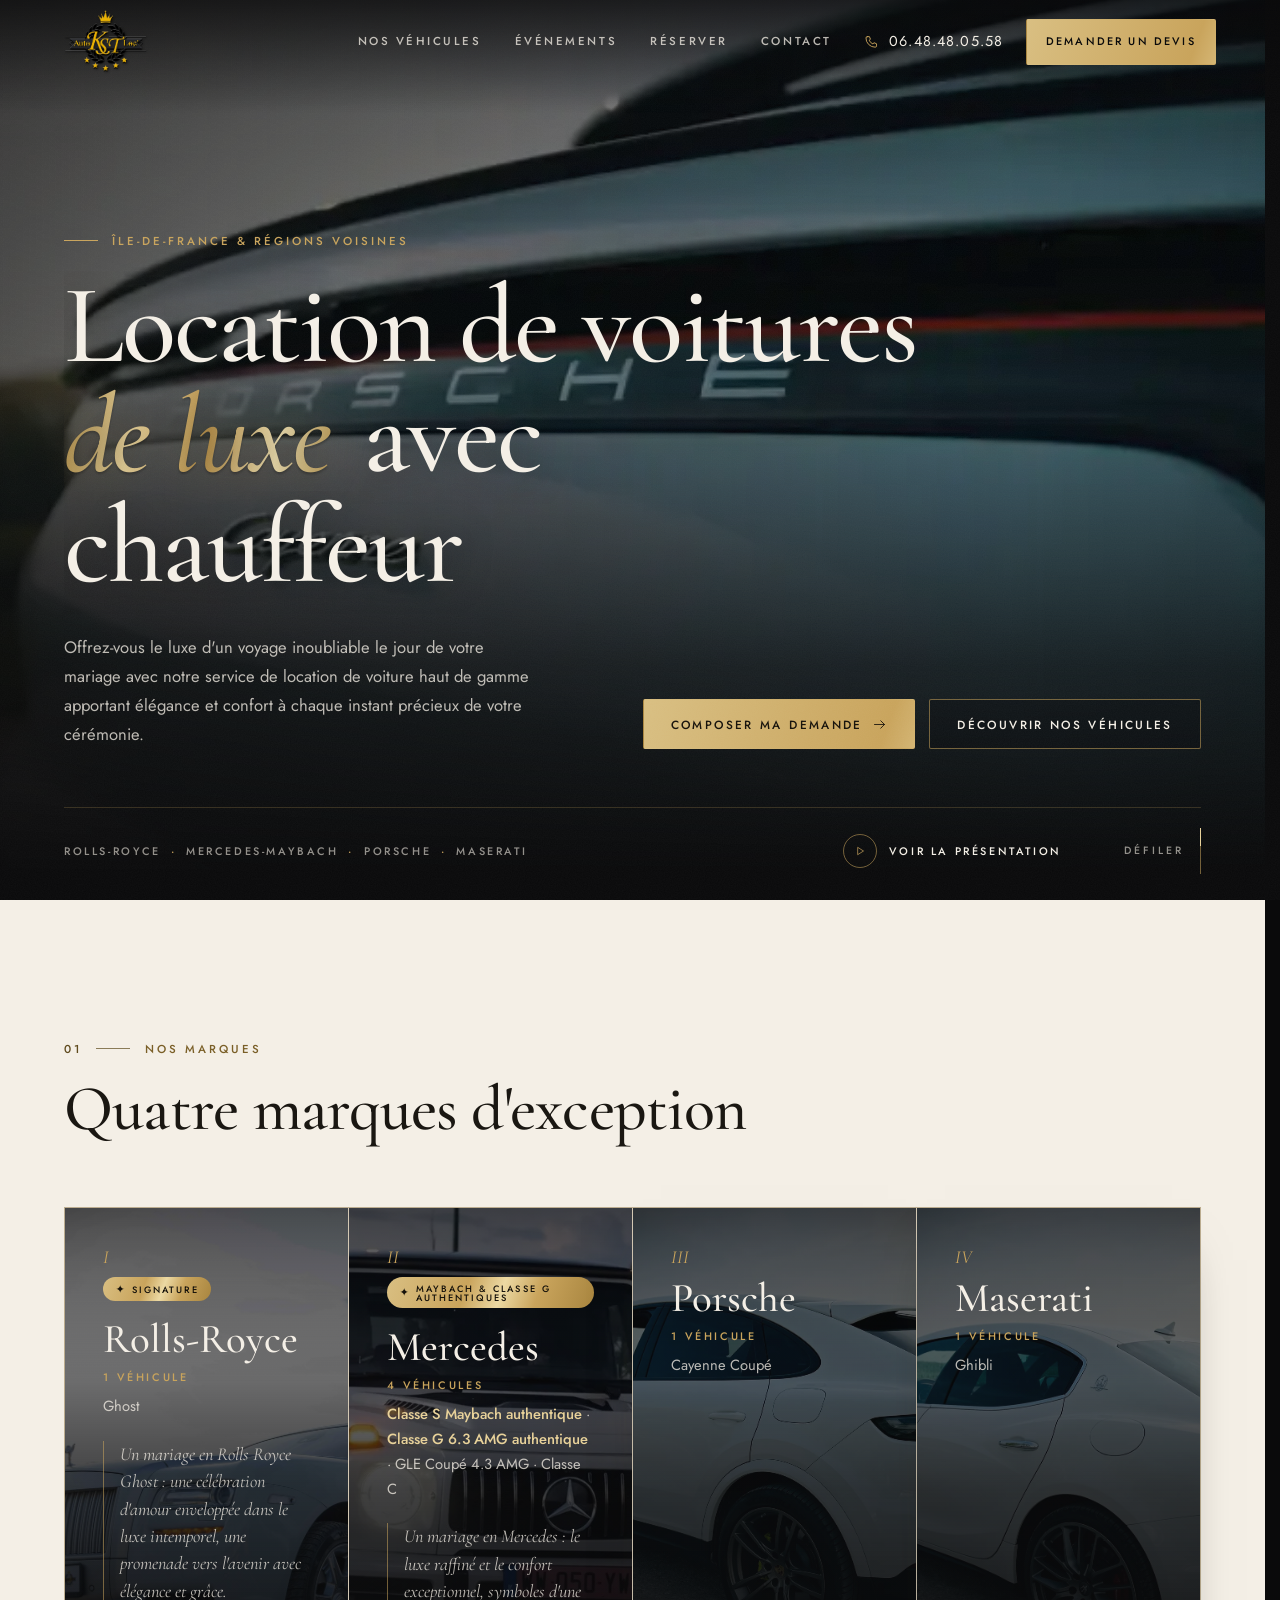
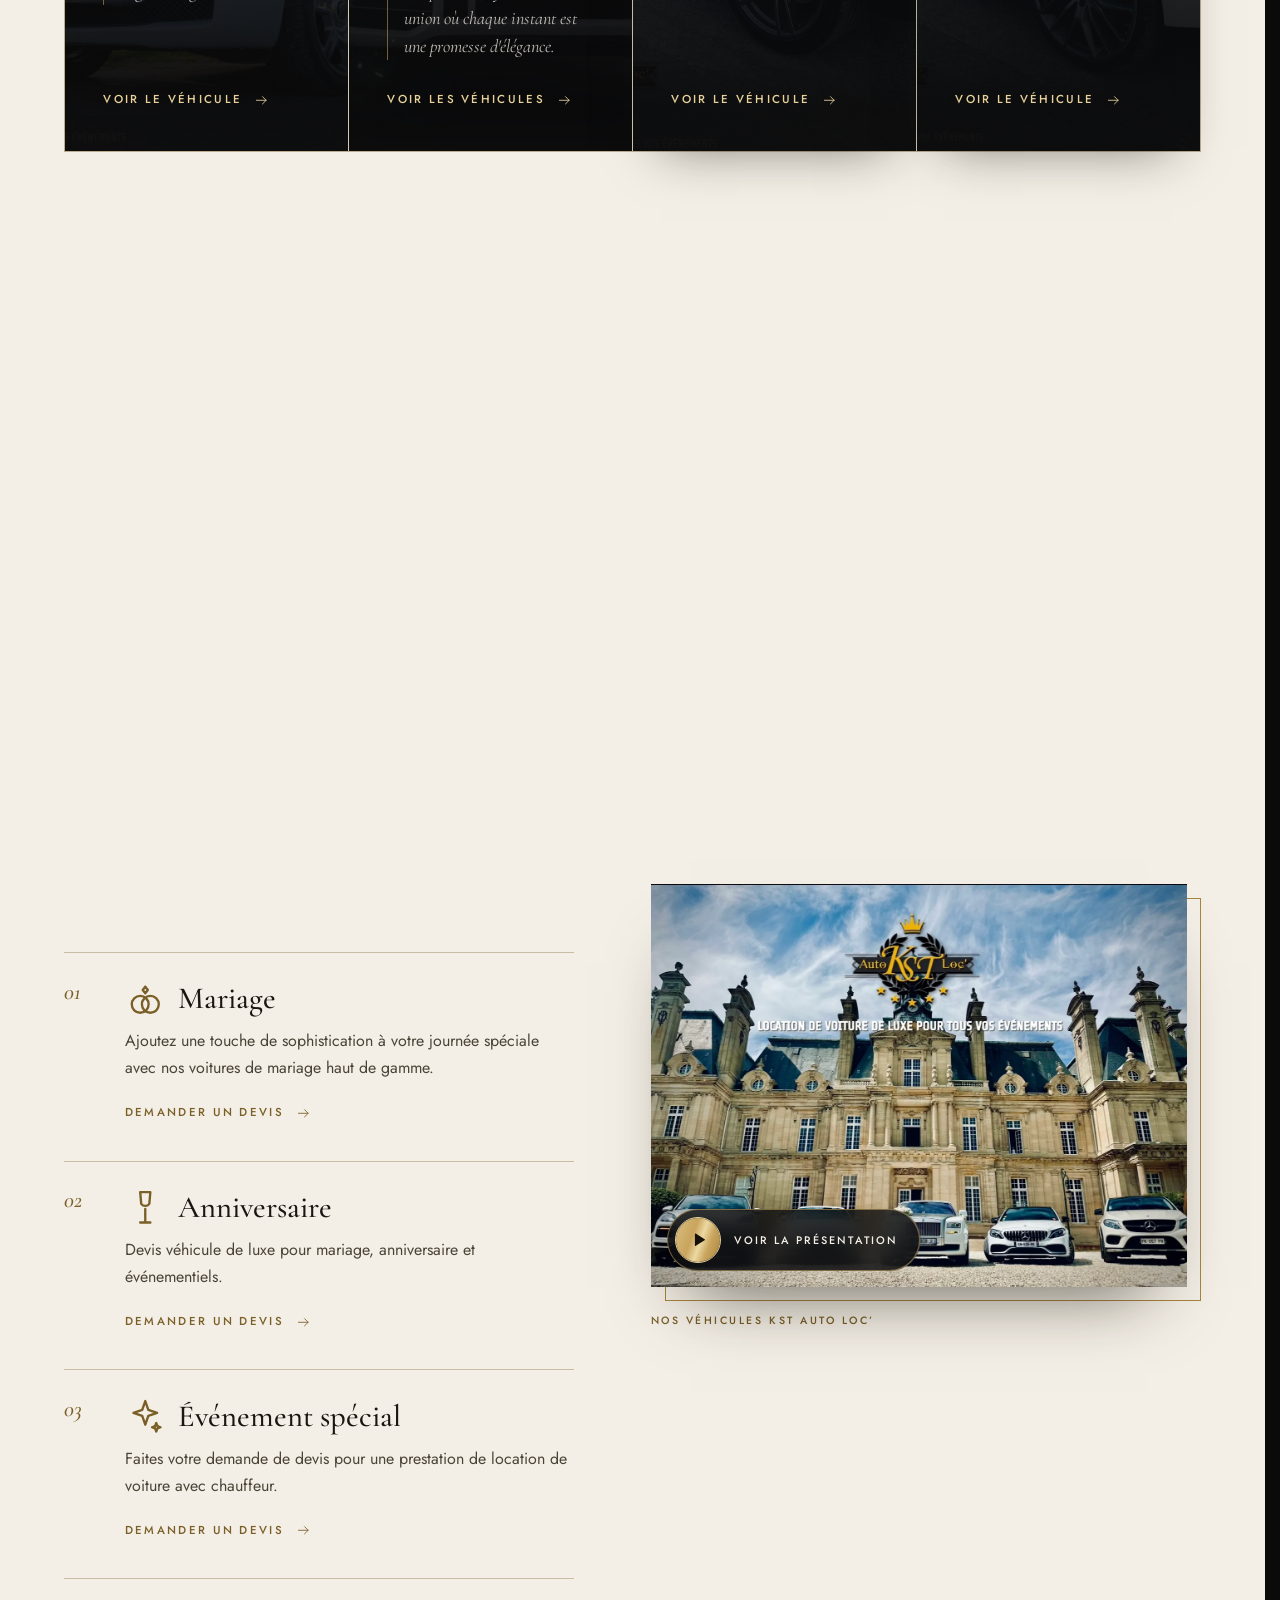
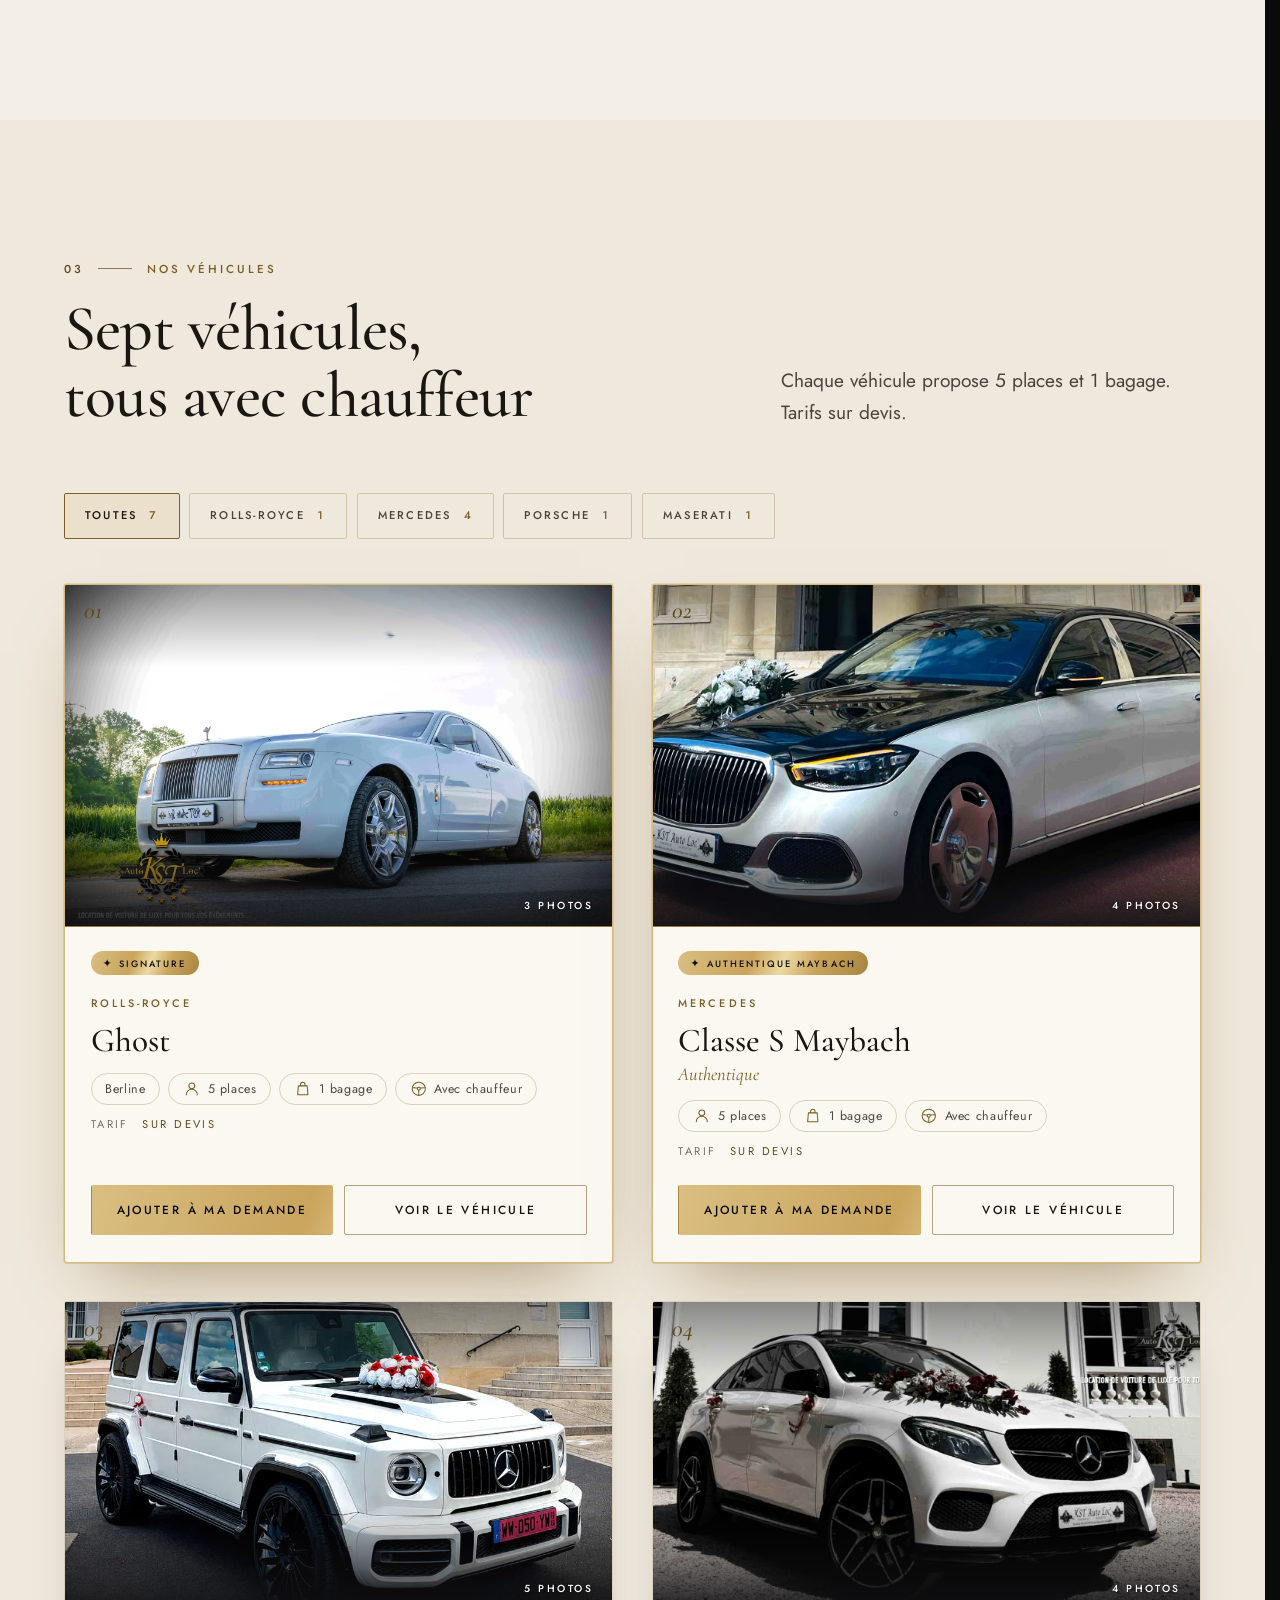
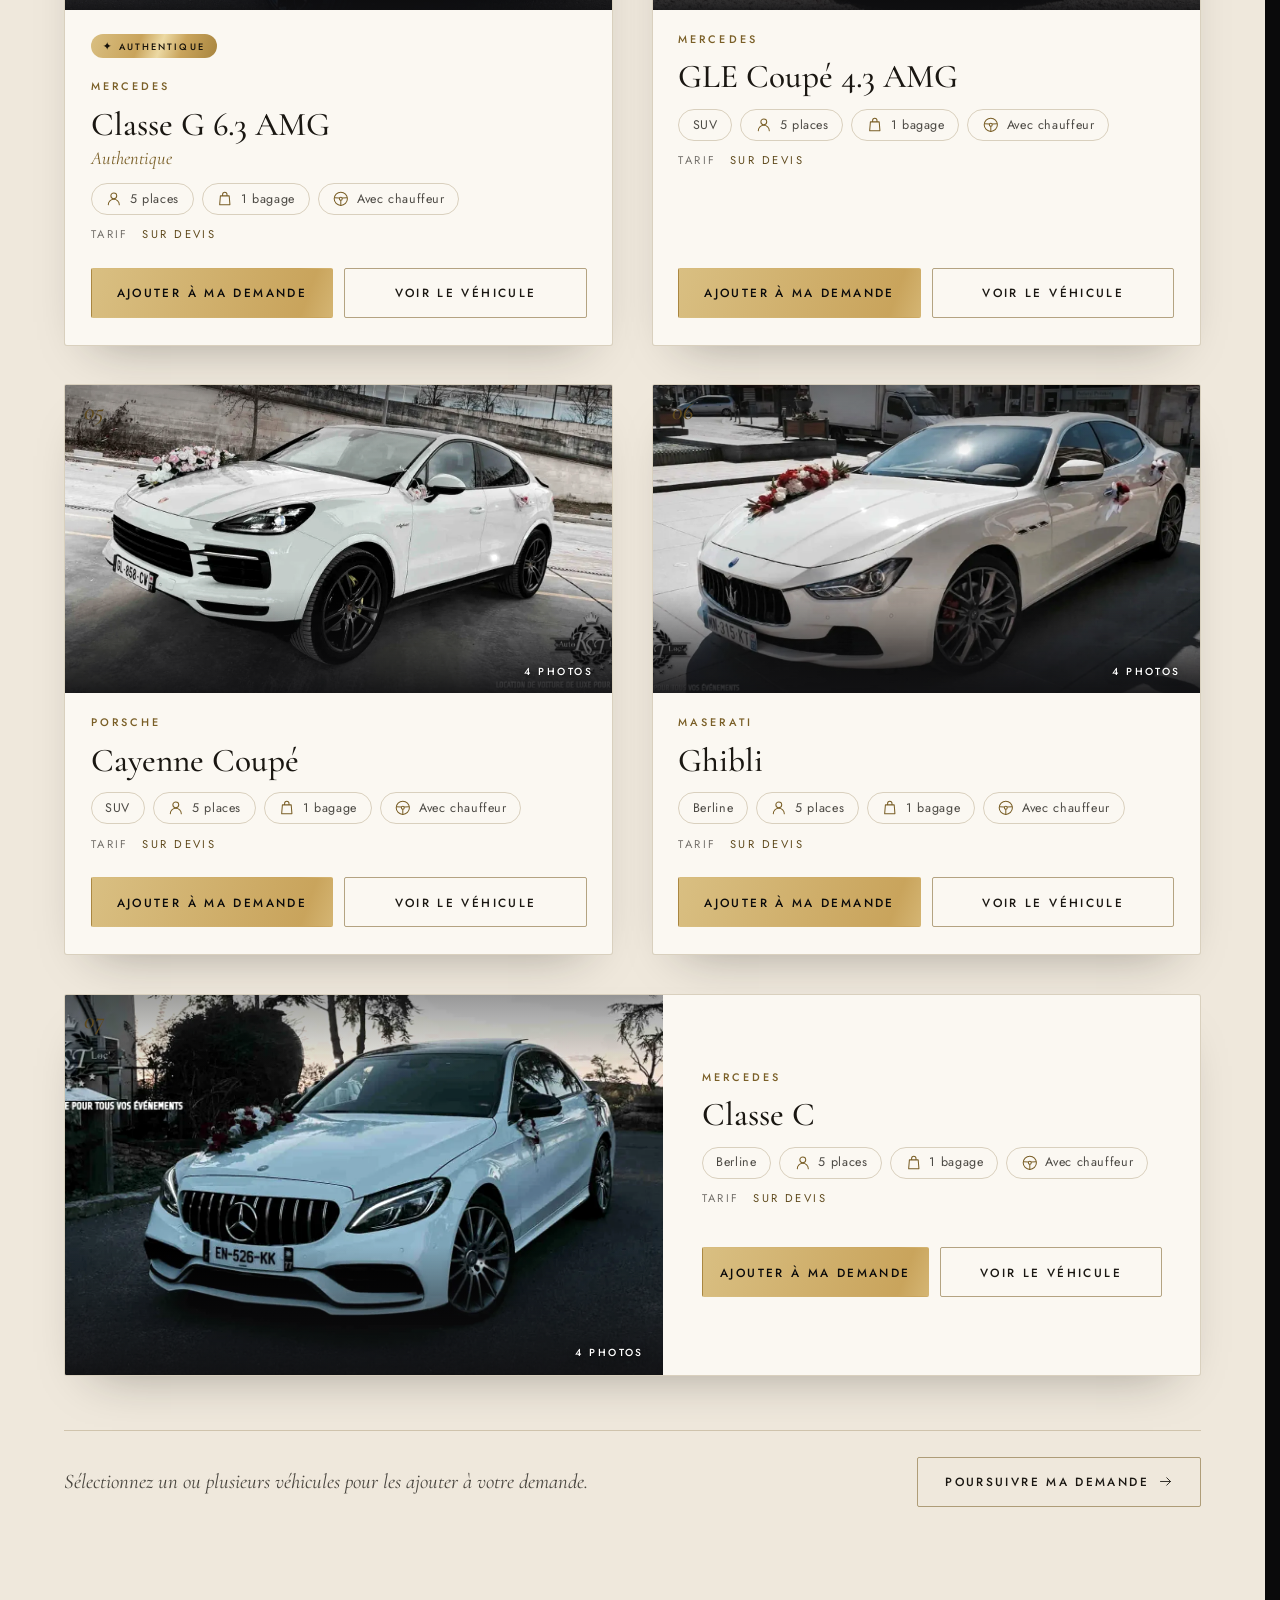
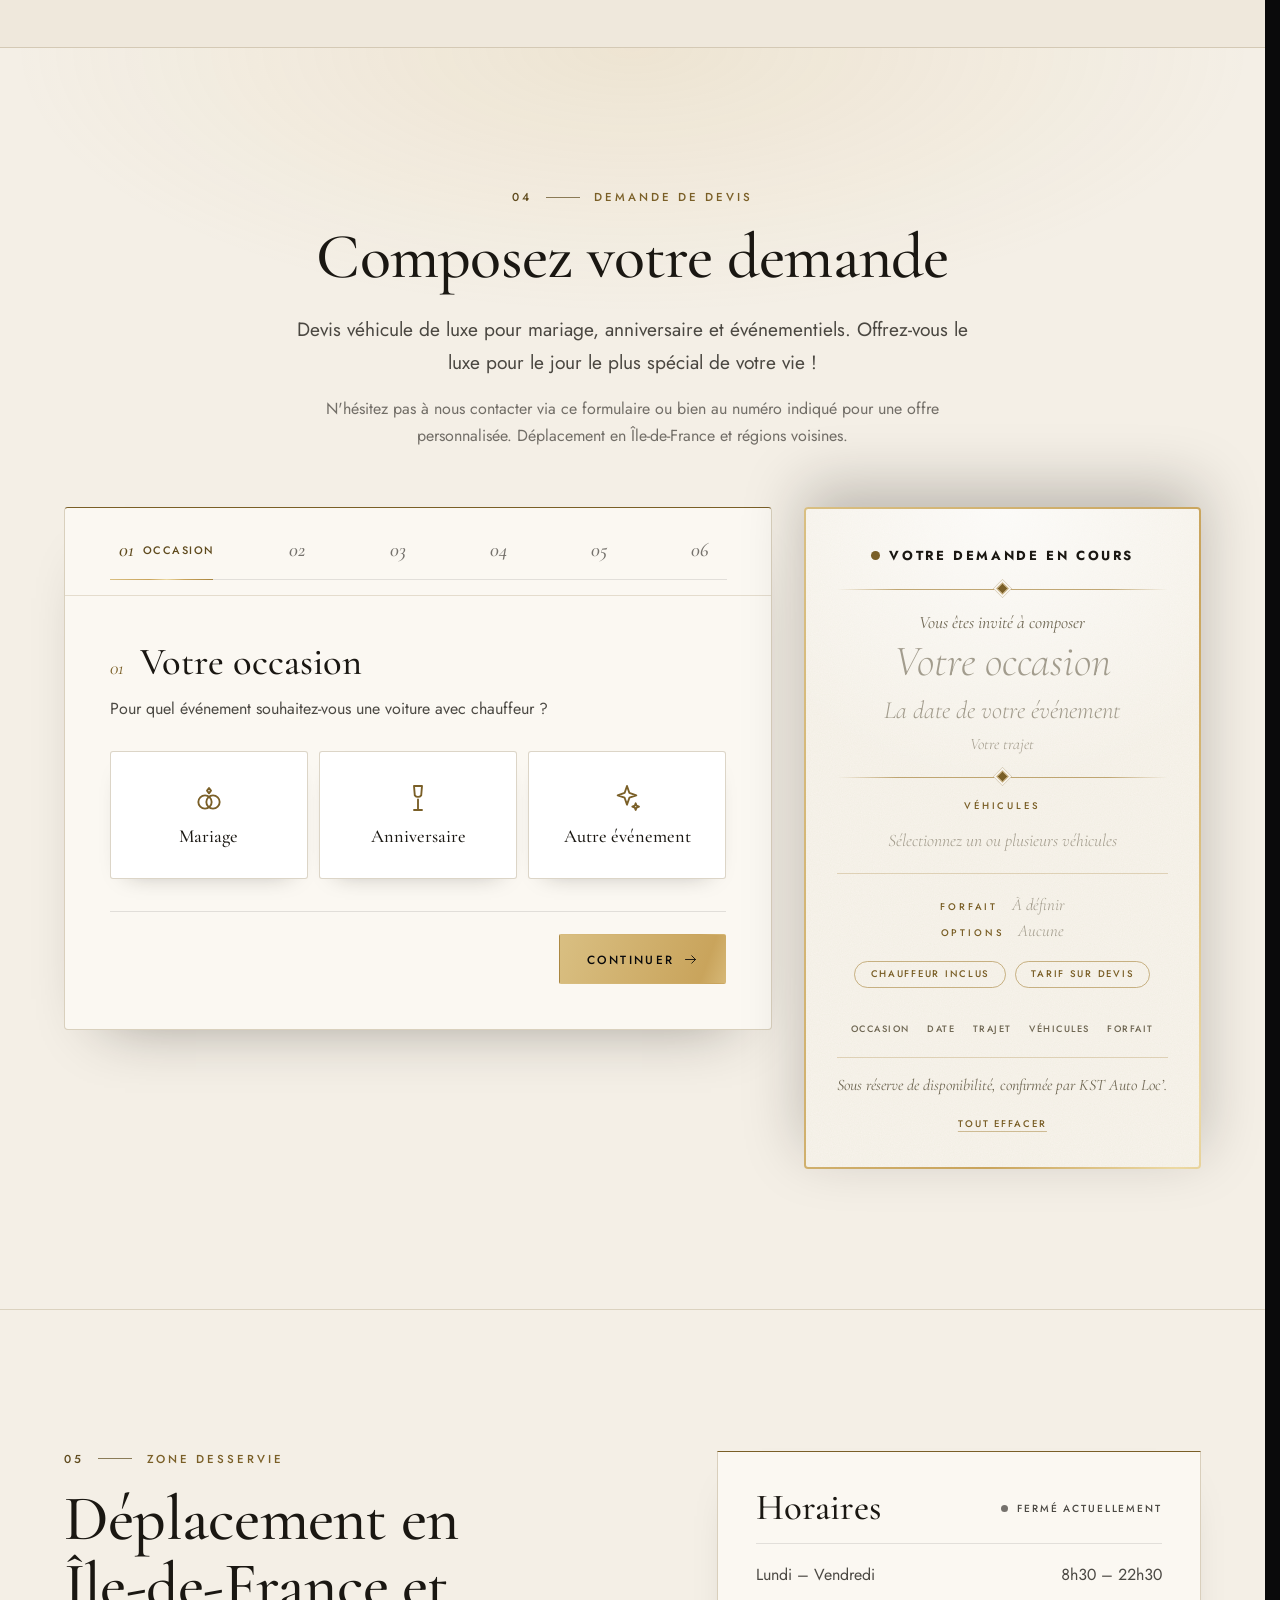
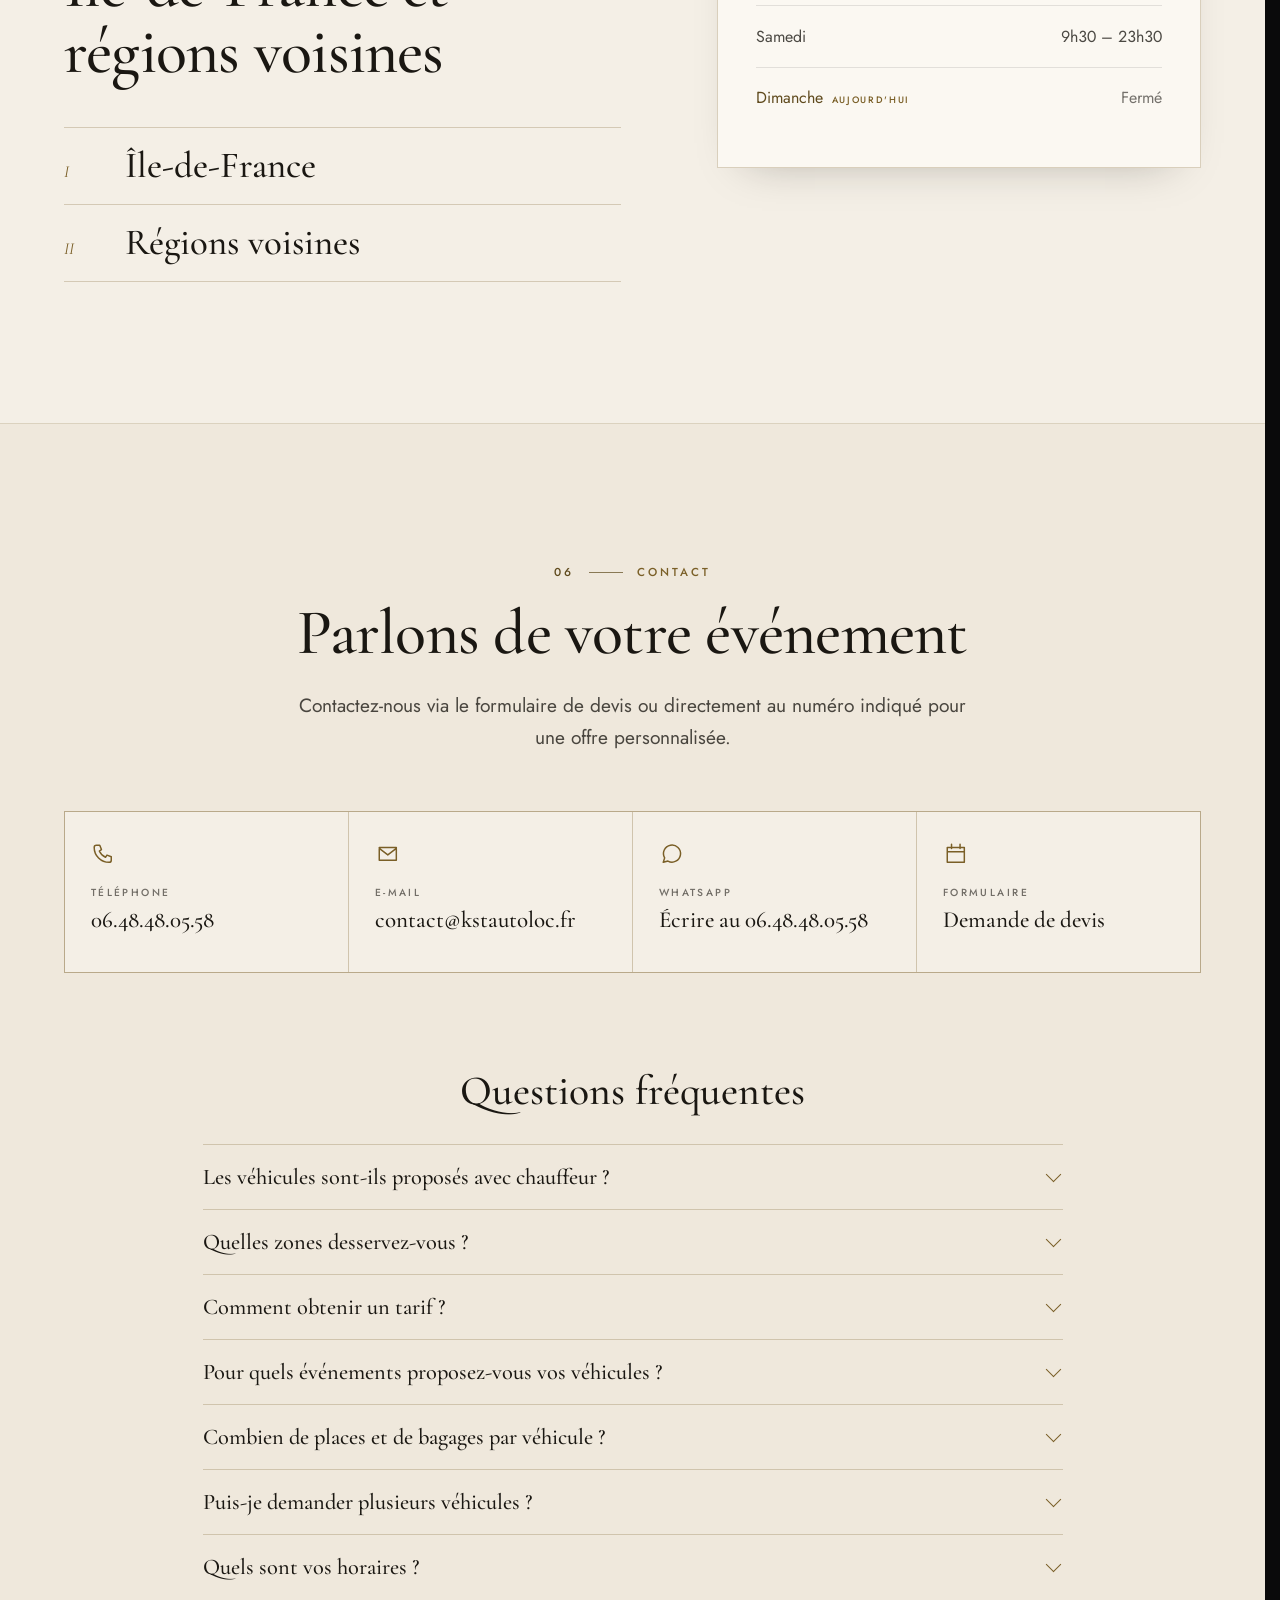
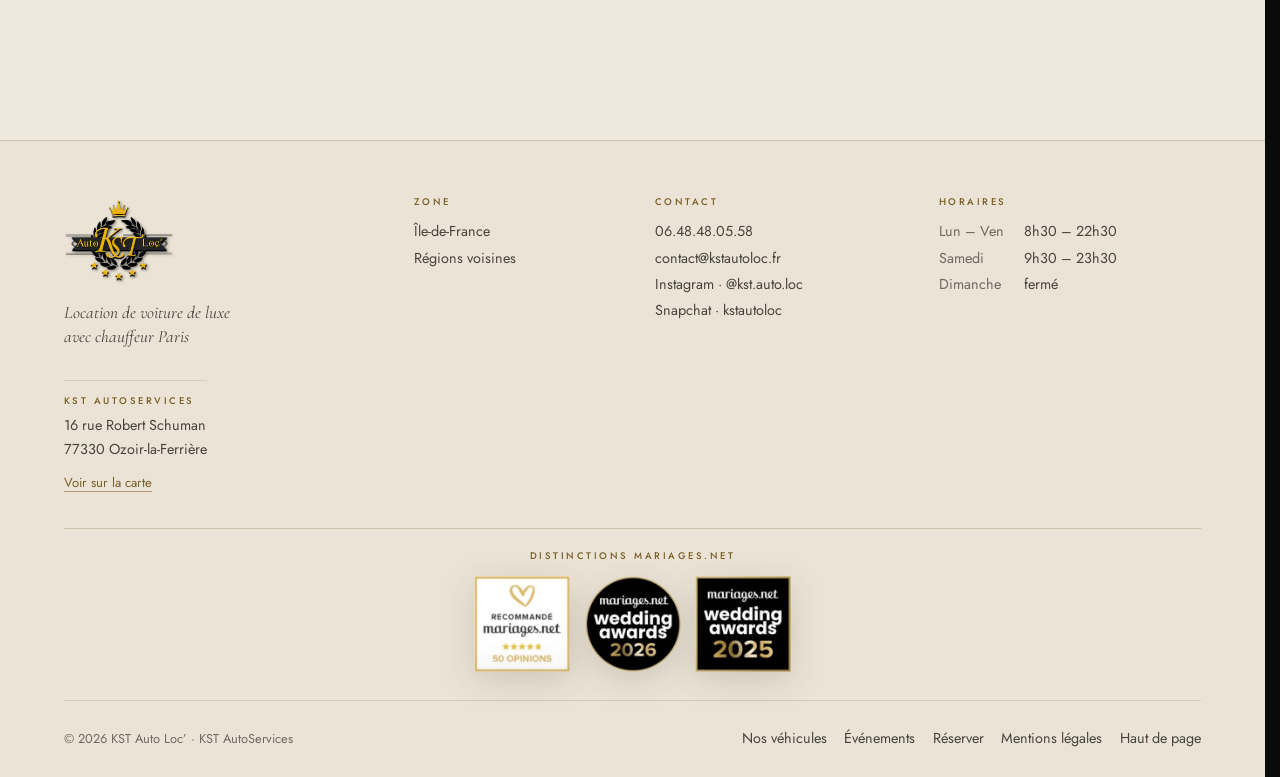
==== commit 4e330f3c: "Une page par véhicule, partageable (/nos-vehicules/<véhicule>/) 7 pages (galerie avant puis intérieu" ====
--- a/index.html
+++ b/index.html
@@ -41,7 +41,7 @@
       }
     } catch (e) {}
   </script>
-  <link rel="stylesheet" href="assets/css/style.css?v=202610042209">
+  <link rel="stylesheet" href="assets/css/style.css?v=202610042301">
   <script>
     /* Les révélations au scroll ne s'activent que si app.js s'exécute ; sinon tout reste visible. */
     document.documentElement.classList.add('js');
@@ -401,17 +401,17 @@
               {"src":"assets/img/rolls-royce/ghost/image1.webp","w":1800,"h":1200,"alt":"Intérieur de la Rolls-Royce Ghost : banquette arrière en cuir rouge, bouteille de champagne et deux flûtes"},
               {"src":"assets/img/rolls-royce/ghost/image-2.webp","w":1800,"h":1201,"alt":"Rolls-Royce Ghost blanche, vue arrière"}]}
             </script>
-            <div class="vcard__media" data-open-gallery>
+            <a class="vcard__media" href="/nos-vehicules/rolls-royce-ghost/" tabindex="-1" aria-hidden="true">
               <img class="vcard__img" src="assets/img/rolls-royce/ghost/image0.webp" alt="Rolls-Royce Ghost blanche, vue avant sur une route de campagne" width="1800" height="1201" loading="lazy" decoding="async">
               <img class="vcard__img vcard__img--alt" src="assets/img/rolls-royce/ghost/image1.webp" alt="" aria-hidden="true" width="1800" height="1200" loading="lazy" decoding="async">
               <span class="vcard__num" aria-hidden="true">01</span>
               <span class="vcard__badge" aria-hidden="true"><svg class="ico"><use href="#i-check"/></svg>Dans ma demande</span>
               <span class="vcard__photos" aria-hidden="true">3 photos</span>
-            </div>
+            </a>
             <div class="vcard__body">
               <p class="vcard__tag">Signature</p>
               <p class="vcard__brand">Rolls-Royce</p>
-              <h3 class="vcard__name"><span class="vh">Rolls-Royce </span>Ghost</h3>
+              <h3 class="vcard__name"><a href="/nos-vehicules/rolls-royce-ghost/"><span class="vh">Rolls-Royce </span>Ghost</a></h3>
               <ul class="chips">
                 <li>Berline</li>
                 <li><svg class="ico" aria-hidden="true"><use href="#i-seat"/></svg>5 places</li>
@@ -421,7 +421,7 @@
               <p class="vcard__price">Tarif <span>Sur devis</span></p>
               <div class="vcard__actions">
                 <button type="button" class="btn btn--gold" data-toggle-vehicle><span data-label>Ajouter à ma demande</span></button>
-                <button type="button" class="btn btn--ghost" data-open-gallery aria-label="Voir la galerie : Rolls-Royce Ghost">Voir la galerie</button>
+                <a class="btn btn--ghost" href="/nos-vehicules/rolls-royce-ghost/" aria-label="Voir le véhicule : Rolls-Royce Ghost">Voir le véhicule</a>
               </div>
             </div>
           </article>
@@ -435,17 +435,17 @@
               {"src":"assets/img/mercedes/classe-s/classe-s-3.webp","w":1800,"h":1350,"alt":"Mercedes Classe S Maybach, vue arrière trois-quarts sur un chemin de gravier"},
               {"src":"assets/img/mercedes/classe-s/classe-s-4.webp","w":1280,"h":565,"alt":"Mercedes Classe S Maybach blanc et noir, vue de côté, fleurs blanches sur le capot devant un escalier de pierre"}]}
             </script>
-            <div class="vcard__media" data-open-gallery>
+            <a class="vcard__media" href="/nos-vehicules/mercedes-classe-s-maybach/" tabindex="-1" aria-hidden="true">
               <img class="vcard__img" src="assets/img/mercedes/classe-s/classe-s-1.webp" alt="Mercedes Classe S Maybach bicolore blanc et noir, un bouquet de fleurs blanches sur le capot, vue avant trois-quarts" width="1800" height="884" loading="lazy" decoding="async">
               <img class="vcard__img vcard__img--alt" src="assets/img/mercedes/classe-s/classe-s-2.webp" alt="" aria-hidden="true" width="1512" height="1801" style="--pos-alt:50% 62%" loading="lazy" decoding="async">
               <span class="vcard__num" aria-hidden="true">02</span>
               <span class="vcard__badge" aria-hidden="true"><svg class="ico"><use href="#i-check"/></svg>Dans ma demande</span>
               <span class="vcard__photos" aria-hidden="true">4 photos</span>
-            </div>
+            </a>
             <div class="vcard__body">
               <p class="vcard__tag">Authentique Maybach</p>
               <p class="vcard__brand">Mercedes</p>
-              <h3 class="vcard__name"><span class="vh">Mercedes </span>Classe S Maybach <em>Authentique</em></h3>
+              <h3 class="vcard__name"><a href="/nos-vehicules/mercedes-classe-s-maybach/"><span class="vh">Mercedes </span>Classe S Maybach <em>Authentique</em></a></h3>
               <ul class="chips">
                 <li><svg class="ico" aria-hidden="true"><use href="#i-seat"/></svg>5 places</li>
                 <li><svg class="ico" aria-hidden="true"><use href="#i-bag"/></svg>1 bagage</li>
@@ -454,7 +454,7 @@
               <p class="vcard__price">Tarif <span>Sur devis</span></p>
               <div class="vcard__actions">
                 <button type="button" class="btn btn--gold" data-toggle-vehicle><span data-label>Ajouter à ma demande</span></button>
-                <button type="button" class="btn btn--ghost" data-open-gallery aria-label="Voir la galerie : Mercedes Classe S Maybach (Authentique)">Voir la galerie</button>
+                <a class="btn btn--ghost" href="/nos-vehicules/mercedes-classe-s-maybach/" aria-label="Voir le véhicule : Mercedes Classe S Maybach (Authentique)">Voir le véhicule</a>
               </div>
             </div>
           </article>
@@ -469,17 +469,17 @@
               {"src":"assets/img/mercedes/classe-g/classe-g-2.webp","w":1800,"h":795,"alt":"Mercedes Classe G blanche aux jantes noires, vue de profil"},
               {"src":"assets/img/mercedes/classe-g/classe-g-4.webp","w":1536,"h":1024,"alt":"Mercedes Classe G blanche, vue arrière trois-quarts avec roue de secours"}]}
             </script>
-            <div class="vcard__media" data-open-gallery>
+            <a class="vcard__media" href="/nos-vehicules/mercedes-classe-g-63-amg/" tabindex="-1" aria-hidden="true">
               <img class="vcard__img" src="assets/img/mercedes/classe-g/classe-g-3.webp" alt="Mercedes Classe G blanche décorée d'un bouquet de fleurs rouges et blanches, vue avant trois-quarts" width="890" height="571" loading="lazy" decoding="async">
               <img class="vcard__img vcard__img--alt" src="assets/img/mercedes/classe-g/classe-g-5.webp" alt="" aria-hidden="true" width="900" height="1600" style="--pos-alt:50% 44%" loading="lazy" decoding="async">
               <span class="vcard__num" aria-hidden="true">03</span>
               <span class="vcard__badge" aria-hidden="true"><svg class="ico"><use href="#i-check"/></svg>Dans ma demande</span>
               <span class="vcard__photos" aria-hidden="true">5 photos</span>
-            </div>
+            </a>
             <div class="vcard__body">
               <p class="vcard__tag">Authentique</p>
               <p class="vcard__brand">Mercedes</p>
-              <h3 class="vcard__name"><span class="vh">Mercedes </span>Classe G 6.3 AMG <em>Authentique</em></h3>
+              <h3 class="vcard__name"><a href="/nos-vehicules/mercedes-classe-g-63-amg/"><span class="vh">Mercedes </span>Classe G 6.3 AMG <em>Authentique</em></a></h3>
               <ul class="chips">
                 <li><svg class="ico" aria-hidden="true"><use href="#i-seat"/></svg>5 places</li>
                 <li><svg class="ico" aria-hidden="true"><use href="#i-bag"/></svg>1 bagage</li>
@@ -488,7 +488,7 @@
               <p class="vcard__price">Tarif <span>Sur devis</span></p>
               <div class="vcard__actions">
                 <button type="button" class="btn btn--gold" data-toggle-vehicle><span data-label>Ajouter à ma demande</span></button>
-                <button type="button" class="btn btn--ghost" data-open-gallery aria-label="Voir la galerie : Mercedes Classe G 6.3 AMG (Authentique)">Voir la galerie</button>
+                <a class="btn btn--ghost" href="/nos-vehicules/mercedes-classe-g-63-amg/" aria-label="Voir le véhicule : Mercedes Classe G 6.3 AMG (Authentique)">Voir le véhicule</a>
               </div>
             </div>
           </article>
@@ -502,16 +502,16 @@
               {"src":"assets/img/mercedes/gle/image6.webp","w":1800,"h":1350,"alt":"Mercedes GLE Coupé 4.3 AMG blanc avec un bouquet de roses roses et blanches sur le capot, vue avant"},
               {"src":"assets/img/mercedes/gle/image8.webp","w":1800,"h":1350,"alt":"Mercedes GLE Coupé 4.3 AMG blanc, vue arrière trois-quarts"}]}
             </script>
-            <div class="vcard__media" data-open-gallery>
+            <a class="vcard__media" href="/nos-vehicules/mercedes-gle-coupe-43-amg/" tabindex="-1" aria-hidden="true">
               <img class="vcard__img" src="assets/img/mercedes/gle/gle-coupe-amg.webp" alt="Mercedes GLE Coupé 4.3 AMG blanc décoré de fleurs rouges et blanches, vue avant trois-quarts" width="1800" height="795" loading="lazy" decoding="async">
               <img class="vcard__img vcard__img--alt" src="assets/img/mercedes/gle/image7.webp" alt="" aria-hidden="true" width="1800" height="1350" style="--pos-alt:50% 60%" loading="lazy" decoding="async">
               <span class="vcard__num" aria-hidden="true">04</span>
               <span class="vcard__badge" aria-hidden="true"><svg class="ico"><use href="#i-check"/></svg>Dans ma demande</span>
               <span class="vcard__photos" aria-hidden="true">4 photos</span>
-            </div>
+            </a>
             <div class="vcard__body">
               <p class="vcard__brand">Mercedes</p>
-              <h3 class="vcard__name"><span class="vh">Mercedes </span>GLE Coupé 4.3 AMG</h3>
+              <h3 class="vcard__name"><a href="/nos-vehicules/mercedes-gle-coupe-43-amg/"><span class="vh">Mercedes </span>GLE Coupé 4.3 AMG</a></h3>
               <ul class="chips">
                 <li>SUV</li>
                 <li><svg class="ico" aria-hidden="true"><use href="#i-seat"/></svg>5 places</li>
@@ -521,7 +521,7 @@
               <p class="vcard__price">Tarif <span>Sur devis</span></p>
               <div class="vcard__actions">
                 <button type="button" class="btn btn--gold" data-toggle-vehicle><span data-label>Ajouter à ma demande</span></button>
-                <button type="button" class="btn btn--ghost" data-open-gallery aria-label="Voir la galerie : Mercedes GLE Coupé 4.3 AMG">Voir la galerie</button>
+                <a class="btn btn--ghost" href="/nos-vehicules/mercedes-gle-coupe-43-amg/" aria-label="Voir le véhicule : Mercedes GLE Coupé 4.3 AMG">Voir le véhicule</a>
               </div>
             </div>
           </article>
@@ -535,16 +535,16 @@
               {"src":"assets/img/porsche/image3.webp","w":1800,"h":1201,"alt":"Porsche Cayenne Coupé blanc, vue de profil devant un champ"},
               {"src":"assets/img/porsche/image5.webp","w":1800,"h":1411,"alt":"Porsche Cayenne Coupé blanc, vue arrière trois-quarts"}]}
             </script>
-            <div class="vcard__media" data-open-gallery>
+            <a class="vcard__media" href="/nos-vehicules/porsche-cayenne-coupe/" tabindex="-1" aria-hidden="true">
               <img class="vcard__img" src="assets/img/porsche/cayenne.webp" alt="Porsche Cayenne Coupé blanc décoré de fleurs roses et blanches, vue avant trois-quarts" width="1800" height="795" loading="lazy" decoding="async">
               <img class="vcard__img vcard__img--alt" src="assets/img/porsche/image4.webp" alt="" aria-hidden="true" width="1800" height="1350" style="--pos-alt:50% 60%" loading="lazy" decoding="async">
               <span class="vcard__num" aria-hidden="true">05</span>
               <span class="vcard__badge" aria-hidden="true"><svg class="ico"><use href="#i-check"/></svg>Dans ma demande</span>
               <span class="vcard__photos" aria-hidden="true">4 photos</span>
-            </div>
+            </a>
             <div class="vcard__body">
               <p class="vcard__brand">Porsche</p>
-              <h3 class="vcard__name"><span class="vh">Porsche </span>Cayenne Coupé</h3>
+              <h3 class="vcard__name"><a href="/nos-vehicules/porsche-cayenne-coupe/"><span class="vh">Porsche </span>Cayenne Coupé</a></h3>
               <ul class="chips">
                 <li>SUV</li>
                 <li><svg class="ico" aria-hidden="true"><use href="#i-seat"/></svg>5 places</li>
@@ -554,7 +554,7 @@
               <p class="vcard__price">Tarif <span>Sur devis</span></p>
               <div class="vcard__actions">
                 <button type="button" class="btn btn--gold" data-toggle-vehicle><span data-label>Ajouter à ma demande</span></button>
-                <button type="button" class="btn btn--ghost" data-open-gallery aria-label="Voir la galerie : Porsche Cayenne Coupé">Voir la galerie</button>
+                <a class="btn btn--ghost" href="/nos-vehicules/porsche-cayenne-coupe/" aria-label="Voir le véhicule : Porsche Cayenne Coupé">Voir le véhicule</a>
               </div>
             </div>
           </article>
@@ -568,16 +568,16 @@
               {"src":"assets/img/maserati/ghbli/image0.webp","w":1800,"h":1350,"alt":"Maserati Ghibli blanche avec un bouquet de roses rouges et blanches sur le capot, vue avant devant un champ"},
               {"src":"assets/img/maserati/ghbli/image2.webp","w":1800,"h":1350,"alt":"Maserati Ghibli blanche, vue arrière trois-quarts"}]}
             </script>
-            <div class="vcard__media" data-open-gallery>
+            <a class="vcard__media" href="/nos-vehicules/maserati-ghibli/" tabindex="-1" aria-hidden="true">
               <img class="vcard__img" src="assets/img/maserati/ghbli/ghibli.webp" alt="Maserati Ghibli blanche décorée de fleurs rouges et blanches, vue avant trois-quarts sur une place" width="1800" height="795" loading="lazy" decoding="async">
               <img class="vcard__img vcard__img--alt" src="assets/img/maserati/ghbli/image1.webp" alt="" aria-hidden="true" width="1800" height="1350" style="--pos-alt:50% 60%" loading="lazy" decoding="async">
               <span class="vcard__num" aria-hidden="true">06</span>
               <span class="vcard__badge" aria-hidden="true"><svg class="ico"><use href="#i-check"/></svg>Dans ma demande</span>
               <span class="vcard__photos" aria-hidden="true">4 photos</span>
-            </div>
+            </a>
             <div class="vcard__body">
               <p class="vcard__brand">Maserati</p>
-              <h3 class="vcard__name"><span class="vh">Maserati </span>Ghibli</h3>
+              <h3 class="vcard__name"><a href="/nos-vehicules/maserati-ghibli/"><span class="vh">Maserati </span>Ghibli</a></h3>
               <ul class="chips">
                 <li>Berline</li>
                 <li><svg class="ico" aria-hidden="true"><use href="#i-seat"/></svg>5 places</li>
@@ -587,7 +587,7 @@
               <p class="vcard__price">Tarif <span>Sur devis</span></p>
               <div class="vcard__actions">
                 <button type="button" class="btn btn--gold" data-toggle-vehicle><span data-label>Ajouter à ma demande</span></button>
-                <button type="button" class="btn btn--ghost" data-open-gallery aria-label="Voir la galerie : Maserati Ghibli">Voir la galerie</button>
+                <a class="btn btn--ghost" href="/nos-vehicules/maserati-ghibli/" aria-label="Voir le véhicule : Maserati Ghibli">Voir le véhicule</a>
               </div>
             </div>
           </article>
@@ -601,16 +601,16 @@
               {"src":"assets/img/mercedes/classe-c/image3.webp","w":1800,"h":1350,"alt":"Mercedes Classe C blanche, vue avant trois-quarts devant un champ"},
               {"src":"assets/img/mercedes/classe-c/image5.webp","w":1800,"h":1350,"alt":"Mercedes Classe C blanche, vue arrière trois-quarts"}]}
             </script>
-            <div class="vcard__media" data-open-gallery>
+            <a class="vcard__media" href="/nos-vehicules/mercedes-classe-c/" tabindex="-1" aria-hidden="true">
               <img class="vcard__img" src="assets/img/mercedes/classe-c/classe-c.webp" alt="Mercedes Classe C blanche décorée d'un bouquet de fleurs rouges et blanches, vue avant au crépuscule" width="1800" height="795" loading="lazy" decoding="async">
               <img class="vcard__img vcard__img--alt" src="assets/img/mercedes/classe-c/image4.webp" alt="" aria-hidden="true" width="1800" height="1350" style="--pos-alt:50% 60%" loading="lazy" decoding="async">
               <span class="vcard__num" aria-hidden="true">07</span>
               <span class="vcard__badge" aria-hidden="true"><svg class="ico"><use href="#i-check"/></svg>Dans ma demande</span>
               <span class="vcard__photos" aria-hidden="true">4 photos</span>
-            </div>
+            </a>
             <div class="vcard__body">
               <p class="vcard__brand">Mercedes</p>
-              <h3 class="vcard__name"><span class="vh">Mercedes </span>Classe C</h3>
+              <h3 class="vcard__name"><a href="/nos-vehicules/mercedes-classe-c/"><span class="vh">Mercedes </span>Classe C</a></h3>
               <ul class="chips">
                 <li>Berline</li>
                 <li><svg class="ico" aria-hidden="true"><use href="#i-seat"/></svg>5 places</li>
@@ -620,7 +620,7 @@
               <p class="vcard__price">Tarif <span>Sur devis</span></p>
               <div class="vcard__actions">
                 <button type="button" class="btn btn--gold" data-toggle-vehicle><span data-label>Ajouter à ma demande</span></button>
-                <button type="button" class="btn btn--ghost" data-open-gallery aria-label="Voir la galerie : Mercedes Classe C">Voir la galerie</button>
+                <a class="btn btn--ghost" href="/nos-vehicules/mercedes-classe-c/" aria-label="Voir le véhicule : Mercedes Classe C">Voir le véhicule</a>
               </div>
             </div>
           </article>
@@ -1120,27 +1120,6 @@
     <a class="btn btn--gold" href="#reservation">Réserver <b class="badge" data-count hidden>0</b></a>
   </div>
 
-  <!-- Lightbox galerie -->
-  <div class="lightbox" id="lightbox" role="dialog" aria-modal="true" aria-label="Galerie photos" data-lightbox>
-    <div class="lightbox__bar">
-      <div>
-        <p class="lightbox__title" data-lb-title></p>
-        <p class="lightbox__count" data-lb-count aria-live="polite"></p>
-      </div>
-      <button type="button" class="icon-btn" data-lb-close aria-label="Fermer la galerie"><svg class="ico" aria-hidden="true"><use href="#i-close"/></svg></button>
-    </div>
-    <div class="lightbox__stage" data-lb-stage>
-      <button type="button" class="lb-nav lb-nav--prev" data-lb-prev aria-label="Photo précédente"><svg class="ico" aria-hidden="true"><use href="#i-chev-l"/></svg></button>
-      <div class="lightbox__frame"><img data-lb-img alt="" decoding="async"></div>
-      <button type="button" class="lb-nav lb-nav--next" data-lb-next aria-label="Photo suivante"><svg class="ico" aria-hidden="true"><use href="#i-chev-r"/></svg></button>
-    </div>
-    <ul class="lightbox__thumbs" data-lb-thumbs aria-label="Miniatures"></ul>
-    <div class="lightbox__foot">
-      <ul class="chips" data-lb-chips></ul>
-      <button type="button" class="btn btn--gold" data-lb-book>Réserver ce véhicule</button>
-    </div>
-  </div>
-
   <!-- Vidéo de présentation -->
   <div class="cinema" id="cinema" role="dialog" aria-modal="true" aria-label="Vidéo de présentation KST Auto Loc'" data-cinema>
     <button type="button" class="icon-btn cinema__close" data-cinema-close aria-label="Fermer la vidéo"><svg class="ico" aria-hidden="true"><use href="#i-close"/></svg></button>
@@ -1157,6 +1136,6 @@
     <p class="noscript">Le formulaire de devis nécessite JavaScript. Appelez-nous au <a href="tel:+33648480558">06.48.48.05.58</a> ou écrivez à <a href="mailto:contact@kstautoloc.fr">contact@kstautoloc.fr</a>.</p>
   </noscript>
 
-  <script src="assets/js/app.js?v=202610042209" defer></script>
+  <script src="assets/js/app.js?v=202610042301" defer></script>
 </body>
 </html>
--- a/assets/css/style.css
+++ b/assets/css/style.css
@@ -1992,83 +1992,7 @@
   body { padding-bottom: calc(76px + env(safe-area-inset-bottom)); }
 }
 
-/* ---------- 12. Lightbox & vidéo ---------- */
-.lightbox {
-  position: fixed;
-  inset: 0;
-  z-index: 120;
-  display: grid;
-  grid-template-rows: auto minmax(0, 1fr) auto auto;
-  background: rgba(6, 6, 7, .97);
-  opacity: 0;
-  visibility: hidden;
-  overscroll-behavior: contain;
-  transition: opacity .45s var(--ease), visibility 0s .45s;
-}
-.lightbox.is-open { opacity: 1; visibility: visible; transition-delay: 0s; }
-.lightbox__bar { display: flex; align-items: center; justify-content: space-between; gap: 1rem; padding: .8rem var(--gutter); }
-.lightbox__title { font: 500 clamp(1.3rem, 2.6vw, 1.9rem)/1.1 var(--serif); }
-.lightbox__count { margin-top: .35rem; font: 500 .64rem/1 var(--sans); letter-spacing: .24em; text-transform: uppercase; color: var(--gold); }
-.lightbox__stage { position: relative; min-height: 0; padding-inline: 0; touch-action: pan-y; }
-.lightbox__frame { position: relative; width: 100%; height: 100%; }
-.lightbox__frame img {
-  position: absolute; inset: 0;
-  width: 100%; height: 100%;
-  object-fit: contain;
-  transition: opacity .35s var(--ease);
-  user-select: none;
-  -webkit-user-drag: none;
-}
-.lightbox__frame img.is-swapping { opacity: 0; }
-.lb-nav {
-  position: absolute; z-index: 2;
-  top: 50%;
-  display: grid; place-items: center;
-  width: 48px; height: 48px;
-  margin-top: -24px;
-  border: 1px solid var(--line-strong);
-  border-radius: 50%;
-  background: rgba(10, 10, 11, .62);
-  color: var(--ivory);
-  transition: border-color .4s var(--ease), background-color .4s var(--ease);
-}
-.lb-nav:hover { border-color: var(--gold-light); background: rgba(201, 164, 92, .18); }
-.lb-nav .ico { font-size: 1.3rem; }
-.lb-nav--prev { left: .7rem; }
-.lb-nav--next { right: .7rem; }
-.lightbox__thumbs {
-  display: flex; justify-content: center;
-  gap: .6rem;
-  padding: .8rem var(--gutter);
-  overflow-x: auto;
-}
-.lightbox__thumbs button {
-  position: relative;
-  display: block;
-  width: 78px; height: 52px;
-  padding: 0;
-  border: 1px solid transparent;
-  border-radius: 2px;
-  background: #000;
-  overflow: hidden;
-  opacity: .5;
-  transition: opacity .4s var(--ease), border-color .4s var(--ease);
-}
-.lightbox__thumbs button:hover { opacity: .85; }
-.lightbox__thumbs button[aria-current="true"] { opacity: 1; border-color: var(--gold); }
-.lightbox__thumbs img { width: 100%; height: 100%; object-fit: cover; }
-.lightbox__foot {
-  display: flex; flex-wrap: wrap; align-items: center; justify-content: space-between;
-  gap: .8rem 1.5rem;
-  padding: .8rem var(--gutter) calc(1rem + env(safe-area-inset-bottom));
-  border-top: 1px solid var(--line-soft);
-}
-@media (min-width: 900px) {
-  .lightbox__stage { padding-inline: 96px; }
-  .lb-nav--prev { left: 24px; }
-  .lb-nav--next { right: 24px; }
-}
-
+/* ---------- 12. Vidéo de présentation ---------- */
 .cinema {
   position: fixed;
   inset: 0;
@@ -3174,3 +3098,423 @@
   font-weight: 500;
   text-shadow: 0 1px 8px rgba(0, 0, 0, .75), 0 0 2px rgba(0, 0, 0, .5);
 }
+
+/* ==========================================================================
+   22. Pages véhicule (/nos-vehicules/<slug>/) — préfixe .vp-
+   Même palette ivoire / or champagne que le reste du site (voir §17 et §18).
+   Chargées avec vehicle.js, jamais avec app.js. L'accueil n'utilise ici que
+   les liens des cartes de la flotte (.vcard__media, .vcard__name a).
+   ========================================================================== */
+
+/* Cartes de la flotte (accueil) : photo et nom sont des liens vers la page du véhicule */
+a.vcard__media { display: block; color: inherit; text-decoration: none; }
+.vcard__name a { color: inherit; text-decoration: none; background: linear-gradient(currentColor, currentColor) 0 100% / 0 1px no-repeat; transition: background-size .5s var(--ease); }
+.vcard__name a:hover { background-size: 100% 1px; }
+.vcard__name a:focus-visible { outline-offset: 4px; }
+
+/* Palette ivoire sur toute la page */
+html.vp {
+  --ink: #f4efe6;
+  --coal: #ede6d9;
+  --graphite: #fbf8f2;
+  --graphite-2: #f3ede2;
+  --ivory: #1a1712;
+  --ivory-2: #2b261d;
+  --ivory-dim: rgba(26, 23, 18, .78);
+  --ivory-mute: rgba(26, 23, 18, .6);
+  --gold: #7a5f27;
+  --gold-light: #5f4a1d;
+  --line: rgba(122, 95, 39, .26);
+  --line-strong: rgba(122, 95, 39, .55);
+  --line-soft: rgba(26, 23, 18, .11);
+  --vp-paper: #fbf8f2;
+  --vp-sand: #e9e1d1;
+  background: #f4efe6;
+  color: #1a1712;
+}
+.vp body { background: #f4efe6; color: #1a1712; }
+.vp .btn--gold { color: #0a0a0b; }
+.vp .btn--ghost { background: transparent; }
+.vp .btn--ghost:hover { background: rgba(122, 95, 39, .08); }
+
+/* En-tête simplifié : logo, retour, téléphone, devis (pas de menu burger ni de splash) */
+.vp-header .site-header__inner { gap: clamp(.8rem, 2vw, 2rem); }
+.vp-back { flex: none; }
+.vp-header .site-header__actions { gap: .8rem; margin-left: auto; }
+.vp-header .header-phone {
+  display: inline-flex; justify-content: center;
+  width: 44px; height: 44px;
+  border: 1px solid var(--line-strong); border-radius: 50%;
+}
+.vp-header .header-phone span {
+  position: absolute; width: 1px; height: 1px; margin: -1px; overflow: hidden;
+  clip: rect(0 0 0 0); white-space: nowrap;
+}
+@media (max-width: 420px) {
+  .vp-back { letter-spacing: .12em; gap: .45rem; }
+}
+@media (min-width: 900px) {
+  .vp-header .site-header__actions { gap: 1.4rem; }
+  .vp-header .header-phone { width: auto; height: auto; border: 0; border-radius: 0; }
+  .vp-header .header-phone span { position: static; width: auto; height: auto; margin: 0; overflow: visible; clip: auto; }
+}
+
+.vp-main { padding-top: calc(var(--header-h) + clamp(.4rem, 1.6vw, 1.2rem)); padding-bottom: clamp(3rem, 7vw, 6rem); }
+
+/* Cibles de toucher ≥ 44 px (téléphone de l'en-tête, liens du pied de page) */
+.vp-header .header-phone { min-height: 44px; }
+.vp .footer__top li a, .vp .footer__bottom a, .vp .footer__addr a { display: inline-flex; align-items: center; min-height: 44px; padding-block: 0; }
+.vp .footer__addr a { margin-top: .1rem; }
+
+/* Fil d'Ariane */
+.vp-crumbs ol { display: flex; align-items: center; column-gap: .55rem; }
+.vp-crumbs li { display: flex; align-items: center; flex: none; min-height: 44px; font: 500 .68rem/1.3 var(--sans); letter-spacing: .16em; text-transform: uppercase; white-space: nowrap; }
+.vp-crumbs li:last-child { flex: 0 1 auto; min-width: 0; }
+.vp-crumbs li + li::before { content: "›"; margin-right: .55rem; font-size: 1rem; color: var(--gold); }
+.vp-crumbs a { display: inline-flex; align-items: center; min-height: 44px; color: var(--ivory-dim); text-decoration: none; }
+.vp-crumbs a:hover { color: var(--gold-light); text-decoration: underline; text-underline-offset: .35em; }
+.vp-crumbs [aria-current] { display: block; min-width: 0; overflow: hidden; text-overflow: ellipsis; color: var(--gold); }
+@media (max-width: 599.98px) { .vp-crumbs li { letter-spacing: .1em; } }
+
+/* Hero : galerie + fiche */
+.vp-hero { display: grid; gap: clamp(1.4rem, 3vw, 3rem); margin-top: .2rem; }
+@media (min-width: 960px) {
+  .vp-hero {
+    grid-template-columns: minmax(0, 1.4fr) minmax(0, 1fr);
+    grid-template-areas: "gallery info" "share info";
+    grid-template-rows: auto 1fr;
+    align-items: start;
+  }
+  .vp-gallery { grid-area: gallery; }
+  .vp-info { grid-area: info; position: sticky; top: calc(var(--header-h) + 1.5rem); }
+  .vp-share { grid-area: share; }
+}
+
+/* Galerie : rangée à défilement natif (scroll-snap), axe vertical verrouillé */
+.vp-gallery { min-width: 0; }
+.vp-stage {
+  position: relative;
+  border: 1px solid var(--line);
+  border-radius: 3px;
+  overflow: hidden;
+  background: var(--vp-sand);
+  box-shadow: 0 30px 60px -40px rgba(26, 23, 18, .5);
+}
+.vp-track {
+  display: flex;
+  overflow-x: auto;
+  overflow-y: hidden;
+  overscroll-behavior-x: contain;
+  scroll-snap-type: x mandatory;
+  scrollbar-width: none;
+  touch-action: pan-x pan-y;
+  -webkit-overflow-scrolling: touch;
+}
+.vp-track::-webkit-scrollbar { display: none; }
+.vp-slide {
+  position: relative;
+  flex: 0 0 100%;
+  aspect-ratio: 3 / 2;
+  overflow: hidden;
+  scroll-snap-align: start;
+  scroll-snap-stop: always;
+  background: var(--vp-sand);
+}
+@media (min-width: 600px) { .vp-slide { aspect-ratio: 16 / 10; } }
+/* fond flou : la photo entière reste visible (rien n'est rogné), sans bandes vides */
+.vp-slide__bg {
+  position: absolute; inset: -10%;
+  width: 120%; height: 120%; max-width: none;
+  object-fit: cover;
+  filter: blur(24px) saturate(1.05);
+  opacity: .6;
+  pointer-events: none;
+}
+.vp-slide__open {
+  position: absolute; inset: 0;
+  display: block;
+  padding: 0; border: 0;
+  background: none;
+  cursor: zoom-in;
+}
+.vp-slide__open img {
+  position: absolute; inset: 0;
+  width: 100%; height: 100%;
+  object-fit: contain;
+}
+/* double anneau (sombre + clair) : visible sur toutes les photos */
+.vp-slide__open:focus-visible { outline: 3px solid #1a1712; outline-offset: -3px; box-shadow: inset 0 0 0 6px #fff; }
+.vp-slide__zoom {
+  position: absolute; right: .8rem; top: .8rem;
+  display: grid; place-items: center;
+  width: 38px; height: 38px;
+  border-radius: 50%;
+  background: rgba(26, 23, 18, .74);
+  color: #f4efe6;
+  pointer-events: none;
+  transition: background-color .4s var(--ease), transform .5s var(--ease-out);
+}
+.vp-slide__open:hover .vp-slide__zoom { background: #1a1712; transform: scale(1.08); }
+.vp-count {
+  position: absolute; left: .8rem; top: .8rem;
+  margin: 0; padding: .5rem .8rem;
+  border-radius: 999px;
+  background: rgba(26, 23, 18, .74);
+  color: #f4efe6;
+  font: 500 .66rem/1 var(--sans);
+  letter-spacing: .2em;
+  pointer-events: none;
+}
+.vp-nav {
+  position: absolute; top: 50%; z-index: 2;
+  display: none; place-items: center;
+  width: 48px; height: 48px;
+  margin-top: -24px; padding: 0;
+  border: 1px solid var(--line-strong);
+  border-radius: 50%;
+  background: rgba(251, 248, 242, .92);
+  color: #1a1712;
+  box-shadow: 0 10px 24px -12px rgba(26, 23, 18, .5);
+  transition: background-color .4s var(--ease), border-color .4s var(--ease);
+}
+.vp-nav:hover { background: #fff; border-color: var(--gold); }
+.vp-nav .ico { font-size: 1.3rem; }
+.vp-nav--prev { left: .9rem; }
+.vp-nav--next { right: .9rem; }
+@media (min-width: 700px) { .vp-nav { display: grid; } }
+
+.vp-thumbs {
+  display: flex; gap: .55rem;
+  margin: .55rem -4px 0;
+  padding: 4px;
+  overflow-x: auto; overflow-y: hidden;
+  scrollbar-width: none;
+  scroll-snap-type: x proximity;
+  scroll-padding-inline: 4px;
+}
+.vp-thumbs::-webkit-scrollbar { display: none; }
+.vp-thumbs li { flex: none; scroll-snap-align: start; }
+.vp-thumbs button {
+  display: block;
+  width: 84px; height: 60px;
+  padding: 0;
+  border: 2px solid transparent;
+  border-radius: 2px;
+  background: var(--vp-sand);
+  overflow: hidden;
+  opacity: .72;
+  transition: opacity .4s var(--ease), border-color .4s var(--ease);
+}
+.vp-thumbs button:hover { opacity: 1; }
+.vp-thumbs button[aria-current="true"] { opacity: 1; border-color: var(--gold); }
+.vp-thumbs img { width: 100%; height: 100%; object-fit: cover; }
+@media (min-width: 900px) { .vp-thumbs button { width: 104px; height: 70px; } }
+
+/* Indicateur discret de progression (rangées glissables, mobile uniquement) */
+.vp-progress {
+  height: 2px;
+  margin: .8rem 0 0;
+  background: rgba(26, 23, 18, .12);
+  border-radius: 2px;
+  overflow: hidden;
+}
+.vp-progress[hidden] { display: none; }
+.vp-progress span { display: block; height: 100%; background: var(--gold-grad); will-change: transform, width; }
+@media (min-width: 900px) { .vp-progress { display: none; } }
+
+/* Fiche véhicule */
+.vp-info { min-width: 0; display: flex; flex-direction: column; gap: .9rem; }
+.vp-tag {
+  align-self: flex-start;
+  display: inline-flex; align-items: center; gap: .45rem;
+  padding: .45rem .8rem .4rem;
+  border-radius: 999px;
+  background: var(--gold-grad);
+  font: 500 .6rem/1 var(--sans);
+  letter-spacing: .22em;
+  text-transform: uppercase;
+  color: #15110a;
+}
+.vp-tag::before { content: "✦"; font-size: .7rem; letter-spacing: 0; }
+.vp-brand { font: 500 .72rem/1 var(--sans); letter-spacing: .28em; text-transform: uppercase; color: var(--gold); }
+.vp-title { font: 500 clamp(2.3rem, 4.6vw, 3.5rem)/1.04 var(--serif); letter-spacing: -.01em; text-wrap: balance; }
+.vp-title em { display: block; margin-top: .2rem; font: italic 400 .62em/1.15 var(--serif); color: var(--gold); letter-spacing: 0; }
+.vp-price { font: 500 .72rem/1 var(--sans); letter-spacing: .22em; text-transform: uppercase; color: var(--ivory-dim); }
+.vp-price span { margin-left: .7em; color: var(--gold); }
+.vp-text { display: grid; gap: .8rem; max-width: 54ch; margin-top: .2rem; color: var(--ivory-dim); }
+.vp-quote {
+  padding-left: 1rem;
+  border-left: 2px solid #c9a45c;
+  font: italic 400 clamp(1.2rem, 1.9vw, 1.4rem)/1.45 var(--serif);
+  color: var(--ivory);
+}
+
+.vp-cta { display: grid; gap: .7rem; margin-top: .6rem; }
+.vp-cta__row { display: grid; grid-template-columns: repeat(2, minmax(0, 1fr)); gap: .7rem; }
+.vp-cta .btn, .vp-share .btn { white-space: normal; line-height: 1.25; }
+.vp-cta__main { min-height: 58px; padding-block: .8rem; letter-spacing: .14em; }
+.vp-contact { justify-content: flex-start; gap: .8rem; min-height: 58px; padding-inline: 1rem; text-align: left; }
+.vp-contact .ico { font-size: 1.35rem; color: var(--gold); transition: none; }
+.vp-contact:hover .ico { transform: none; }
+.vp-contact span { display: grid; gap: .3rem; min-width: 0; }
+.vp-contact small { font-size: .62rem; letter-spacing: .22em; color: var(--ivory-dim); }
+.vp-contact b { font: 500 .88rem/1.1 var(--sans); letter-spacing: .04em; text-transform: none; overflow-wrap: anywhere; }
+.vp-contact b { white-space: nowrap; }
+@media (max-width: 480px) {
+  .vp-contact { padding-inline: .8rem; gap: .6rem; }
+  .vp-contact .ico { font-size: 1.15rem; }
+  .vp-contact b { font-size: .82rem; letter-spacing: .02em; }
+}
+
+.vp-share { padding-top: 1.1rem; border-top: 1px solid var(--line); }
+.vp-share__label { margin-bottom: .7rem; font: 500 .66rem/1 var(--sans); letter-spacing: .24em; text-transform: uppercase; color: var(--ivory-dim); }
+.vp-share .btn { gap: .6rem; padding-inline: .8rem; letter-spacing: .12em; }
+.vp-share .btn .ico { transition: none; }
+.vp-share .btn:hover .ico { transform: none; }
+.vp-share .vp-cta__row:has([data-share][hidden]) { grid-template-columns: minmax(0, 1fr); }
+.vp-share__status { min-height: 1.5em; margin-top: .6rem; font: 500 .88rem/1.4 var(--sans); color: var(--gold); overflow-wrap: anywhere; }
+
+/* Forfait, inclus, options */
+.vp-section { margin-top: clamp(3rem, 7vw, 6rem); }
+.vp-section__head { margin-bottom: clamp(1.4rem, 3vw, 2.4rem); }
+.vp-section__head .eyebrow { margin-bottom: .8rem; }
+.vp-section__head--split { display: flex; flex-wrap: wrap; align-items: flex-end; justify-content: space-between; gap: 1rem 2rem; }
+.vp-h2 { font: 500 clamp(1.9rem, 3.8vw, 2.9rem)/1.08 var(--serif); letter-spacing: -.01em; }
+.vp-details { display: grid; gap: 1rem; }
+@media (min-width: 900px) { .vp-details { grid-template-columns: repeat(3, minmax(0, 1fr)); gap: 1.4rem; } }
+.vp-box {
+  padding: 1.6rem 1.6rem 1.8rem;
+  border: 1px solid var(--line);
+  border-radius: 3px;
+  background: var(--vp-paper);
+  box-shadow: 0 24px 50px -36px rgba(26, 23, 18, .4);
+}
+.vp-box h3 { margin-bottom: .9rem; font: 500 1.7rem/1.1 var(--serif); }
+.vp-box__lead { color: var(--ivory-dim); }
+.vp-box__note { margin-top: 1rem; font: italic 400 1.05rem/1.4 var(--serif); color: var(--ivory-dim); }
+.vp-hours { display: flex; flex-wrap: wrap; gap: .5rem; margin-top: 1.1rem; }
+.vp-hours li {
+  display: inline-flex; align-items: center;
+  min-height: 36px; padding: 0 .95rem;
+  border: 1px solid var(--line);
+  border-radius: 999px;
+  font: 400 .84rem/1 var(--sans); letter-spacing: .05em;
+  color: var(--ivory);
+}
+.vp-ticks li, .vp-opts li { display: flex; align-items: flex-start; gap: .85rem; padding: .75rem 0; border-top: 1px solid var(--line-soft); }
+.vp-ticks li:first-child, .vp-opts li:first-child { border-top: 0; padding-top: .1rem; }
+.vp-tick {
+  display: grid; place-items: center; flex: none;
+  width: 24px; height: 24px; margin-top: .1rem;
+  border-radius: 50%;
+  background: var(--gold-grad);
+  color: #15110a;
+}
+.vp-tick .ico { width: 14px; height: 14px; stroke-width: 2; }
+.vp-ticks strong { font-weight: 500; }
+.vp-opts li { justify-content: space-between; align-items: baseline; gap: .4rem 1rem; flex-wrap: wrap; }
+.vp-opts__price { font: 500 .64rem/1.3 var(--sans); letter-spacing: .18em; text-transform: uppercase; color: var(--gold); }
+
+/* Découvrir aussi */
+.vp-more__row { display: grid; grid-template-columns: repeat(3, minmax(0, 1fr)); gap: 1.4rem; }
+.vp-card {
+  display: flex; flex-direction: column;
+  height: 100%;
+  border: 1px solid var(--line);
+  border-radius: 3px;
+  background: var(--vp-paper);
+  overflow: hidden;
+  color: inherit;
+  text-decoration: none;
+  transition: border-color .5s var(--ease), box-shadow .7s var(--ease);
+}
+.vp-card:hover { border-color: var(--line-strong); box-shadow: 0 28px 54px -32px rgba(26, 23, 18, .55); }
+.vp-card__media { display: block; aspect-ratio: 16 / 10; overflow: hidden; background: #0d0d0f; }
+.vp-card__media img { width: 100%; height: 100%; object-fit: cover; object-position: var(--pos, 50% 50%); transition: transform 1.4s var(--ease-out); }
+@media (hover: hover) { .vp-card:hover .vp-card__media img { transform: scale(1.045); } }
+.vp-card__body { display: flex; flex-direction: column; gap: .5rem; flex: 1; padding: 1.15rem 1.3rem 1.3rem; }
+.vp-card__brand { font: 500 .66rem/1 var(--sans); letter-spacing: .28em; text-transform: uppercase; color: var(--gold); }
+.vp-card__name { font: 500 1.7rem/1.1 var(--serif); }
+.vp-card__name em { font-style: italic; font-weight: 400; color: var(--gold); }
+.vp-card__go {
+  display: inline-flex; align-items: center; gap: .6rem;
+  margin-top: auto; padding-top: .5rem;
+  font: 500 .66rem/1 var(--sans); letter-spacing: .2em; text-transform: uppercase;
+  color: var(--ivory-dim);
+}
+.vp-card:hover .vp-card__go { color: var(--gold-light); }
+.vp-card__go .ico { transition: transform .5s var(--ease); }
+.vp-card:hover .vp-card__go .ico { transform: translateX(4px); }
+@media (max-width: 899.98px) {
+  .vp-more__row {
+    display: flex; gap: .9rem;
+    margin-inline: calc(var(--gutter) * -1);
+    padding: 6px var(--gutter) .6rem;
+    overflow-x: auto; overflow-y: hidden;
+    overscroll-behavior-x: contain;
+    scroll-snap-type: x mandatory;
+    scroll-padding-inline: var(--gutter);
+    scrollbar-width: none;
+    touch-action: pan-x pan-y;
+    -webkit-overflow-scrolling: touch;
+  }
+  .vp-more__row::-webkit-scrollbar { display: none; }
+  .vp-more__row > li { flex: 0 0 min(76%, 340px); min-width: 0; scroll-snap-align: start; }
+}
+
+/* Barre d'action mobile : « Demander un devis » tient sur une ligne */
+.vp-bar .btn { letter-spacing: .12em; white-space: normal; }
+
+/* Agrandissement plein écran (sombre, comme la vidéo de présentation de l'accueil) */
+.vp-lb {
+  position: fixed; inset: 0; z-index: 300;
+  display: grid; grid-template-rows: auto minmax(0, 1fr) auto;
+  background: #0a0a0b;
+  color: #f4efe6;
+  opacity: 0;
+  overscroll-behavior: contain;
+  transition: opacity .3s var(--ease);
+}
+.vp-lb.is-open { opacity: 1; }
+html.vp.is-locked { background: #0a0a0b; }   /* la gouttière du défilement (scrollbar-gutter: stable) reste sombre sous l'agrandissement */
+.vp-lb :focus-visible { outline-color: #e8d29a; }
+.vp-lb__bar { display: flex; align-items: center; justify-content: space-between; gap: 1rem; padding: .7rem var(--gutter); }
+.vp-lb__count { margin: 0; font: 500 .68rem/1 var(--sans); letter-spacing: .24em; text-transform: uppercase; color: #e8d29a; }
+.vp-lb__btn {
+  display: grid; place-items: center;
+  width: 48px; height: 48px; padding: 0;
+  border: 1px solid rgba(201, 164, 92, .6);
+  border-radius: 50%;
+  background: rgba(10, 10, 11, .62);
+  color: #f4efe6;
+  transition: border-color .4s var(--ease), background-color .4s var(--ease);
+}
+.vp-lb__btn:hover { border-color: #e8d29a; background: rgba(201, 164, 92, .2); }
+.vp-lb__btn .ico { font-size: 1.3rem; }
+.vp-lb__stage { position: relative; display: grid; min-height: 0; touch-action: pan-y; }
+.vp-lb__frame { position: absolute; inset: 0; }
+.vp-lb__frame img {
+  position: absolute; inset: 0;
+  width: 100%; height: 100%; max-width: none;
+  object-fit: contain;
+  user-select: none; -webkit-user-drag: none;
+}
+.vp-lb__nav { position: absolute; top: 50%; z-index: 2; margin-top: -24px; }
+.vp-lb__nav--prev { left: .7rem; }
+.vp-lb__nav--next { right: .7rem; }
+@media (min-width: 900px) {
+  .vp-lb__frame { inset: 0 96px; }
+  .vp-lb__nav--prev { left: 24px; }
+  .vp-lb__nav--next { right: 24px; }
+}
+.vp-lb__cap {
+  max-width: 72ch; margin: 0 auto;
+  padding: .8rem var(--gutter) calc(1rem + env(safe-area-inset-bottom));
+  text-align: center;
+  font-size: .9rem; line-height: 1.5;
+  color: rgba(244, 239, 230, .85);
+}
+
+@media (prefers-reduced-motion: reduce) {
+  .vp-lb, .vp-slide__zoom, .vp-card, .vp-card__media img, .vcard__name a { transition: none; }
+}
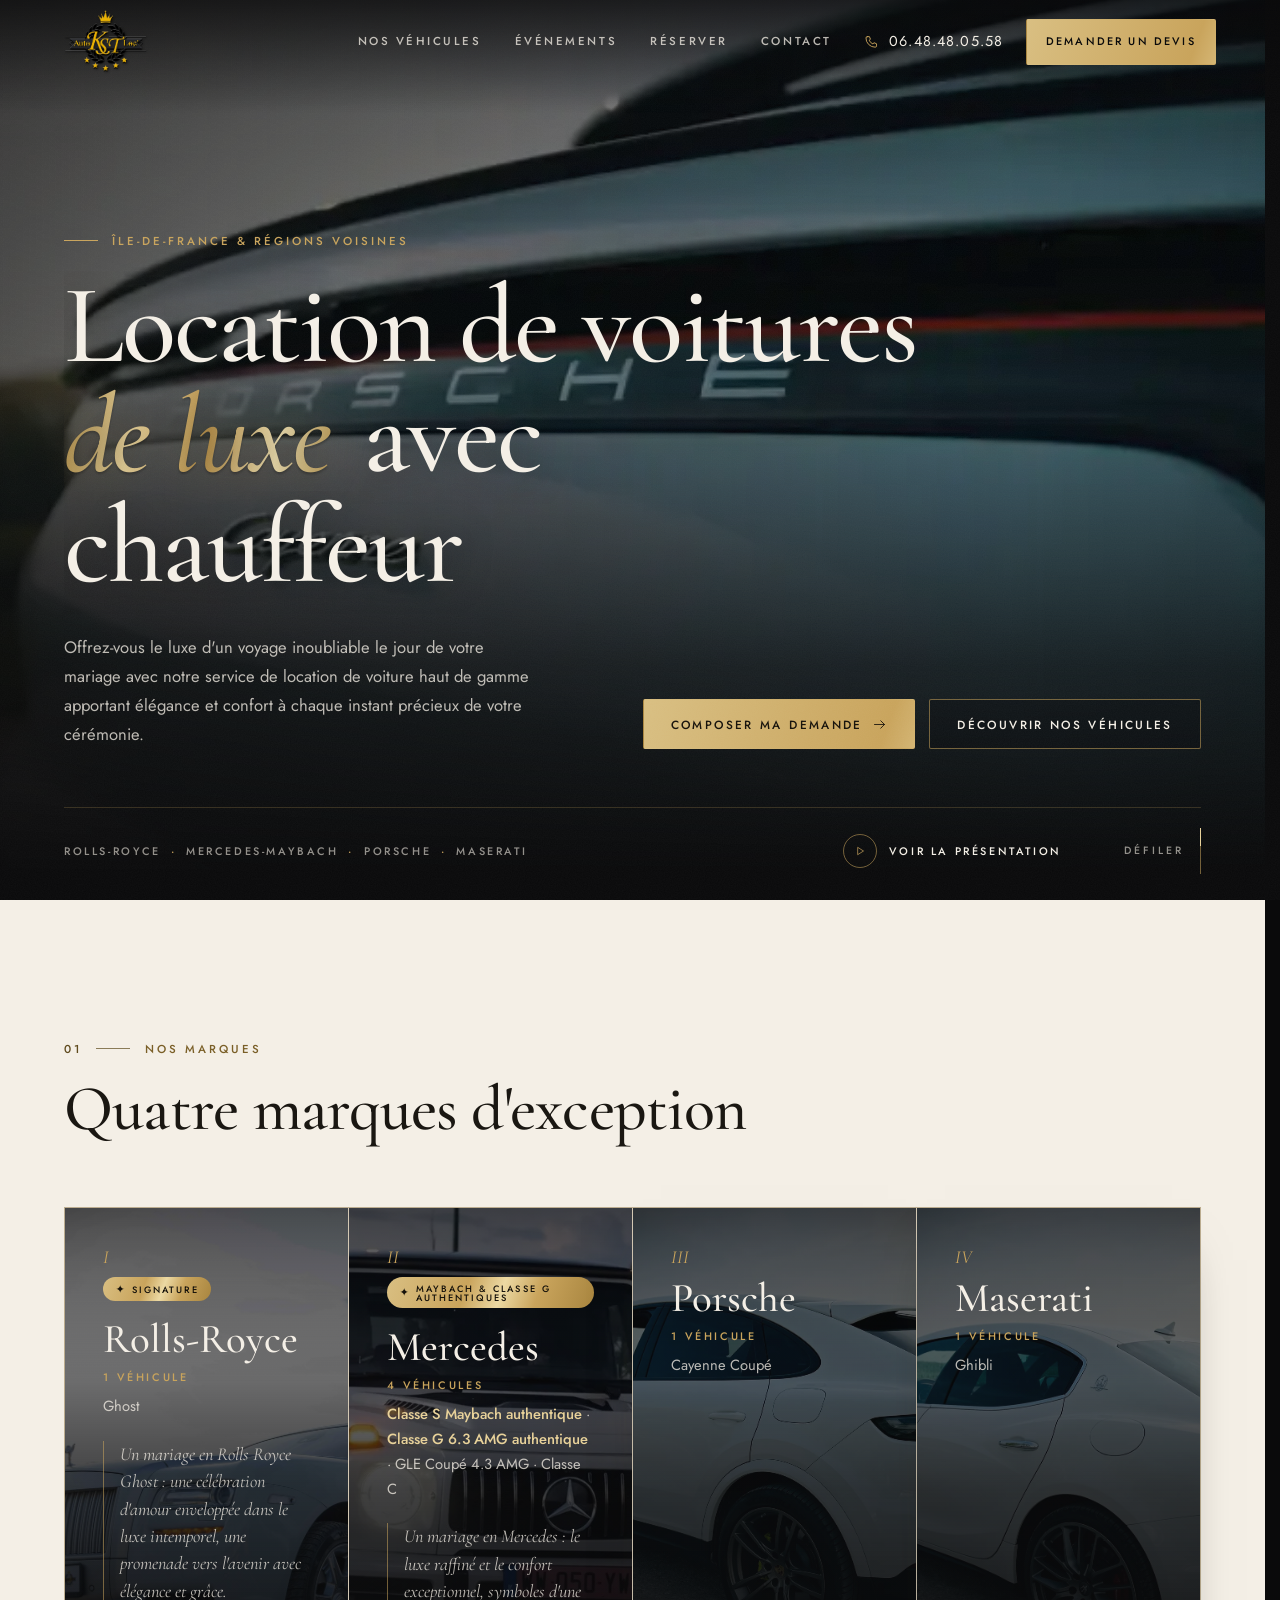
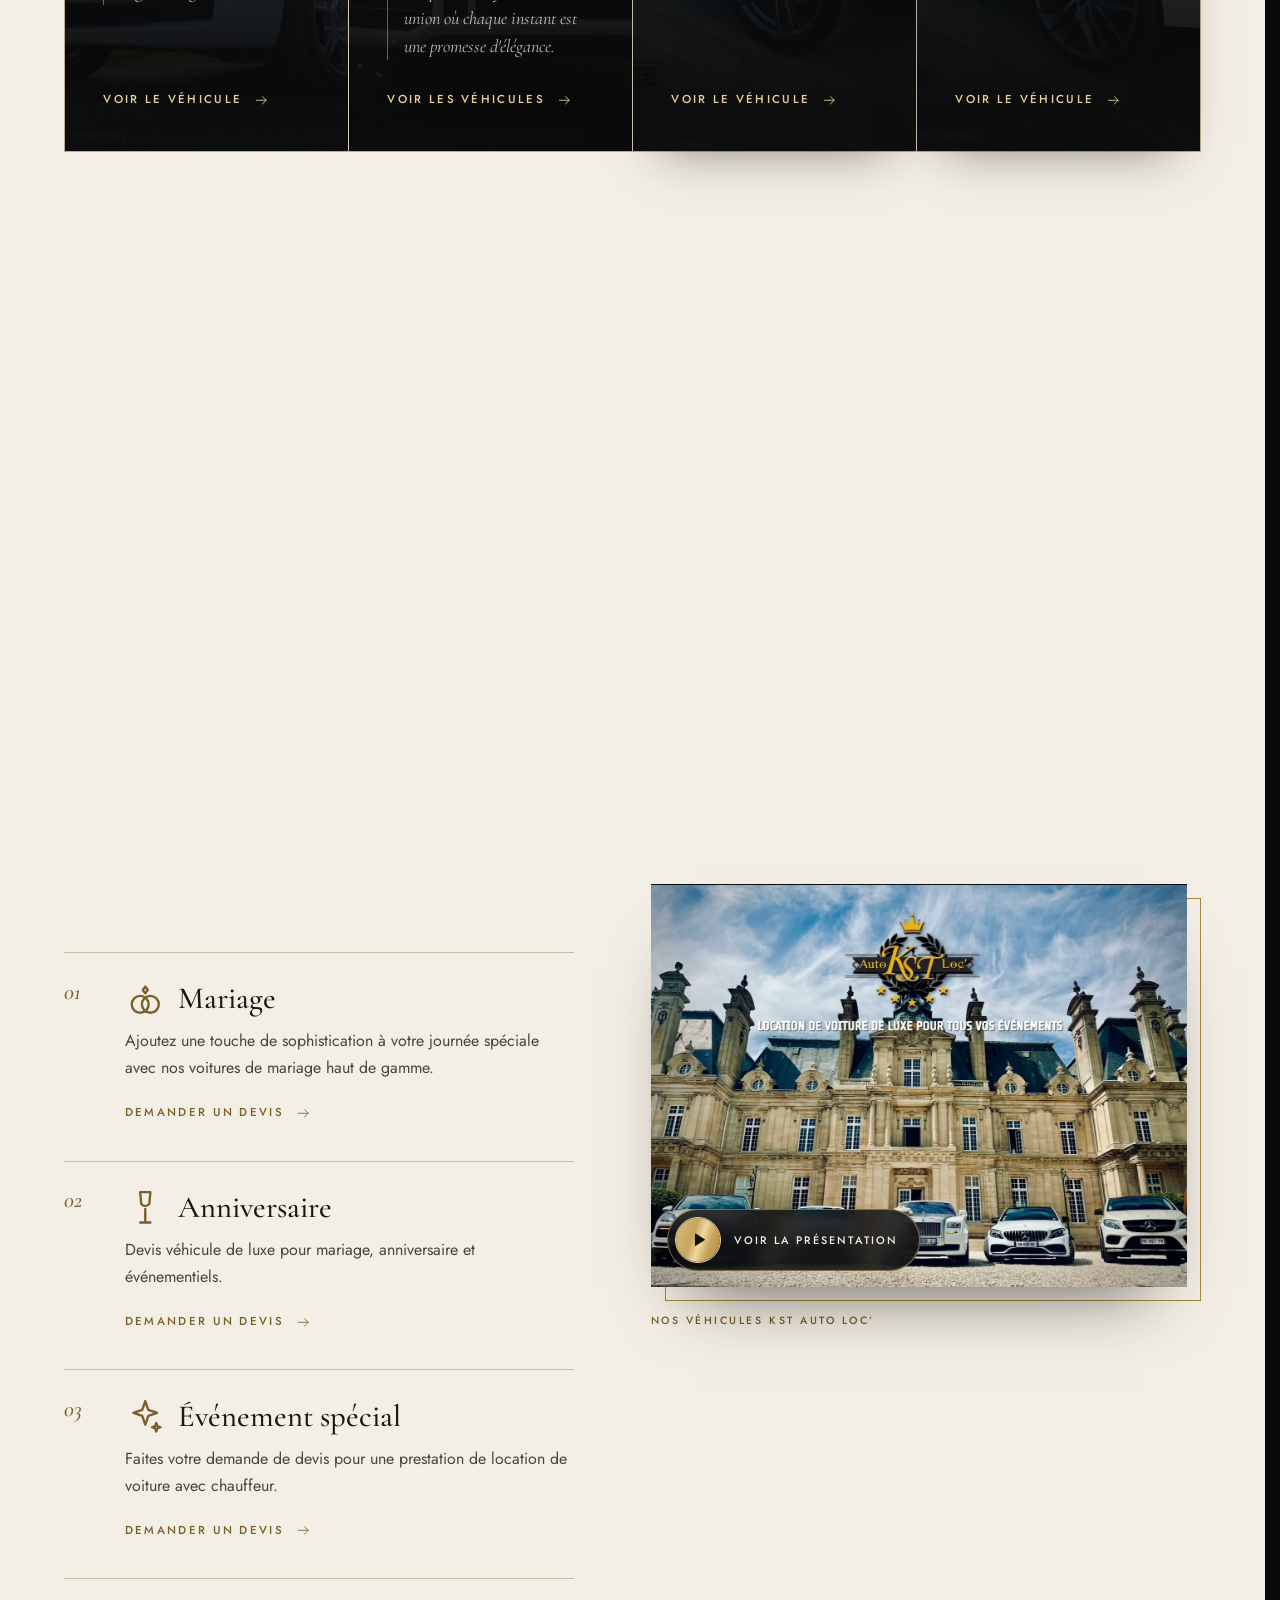
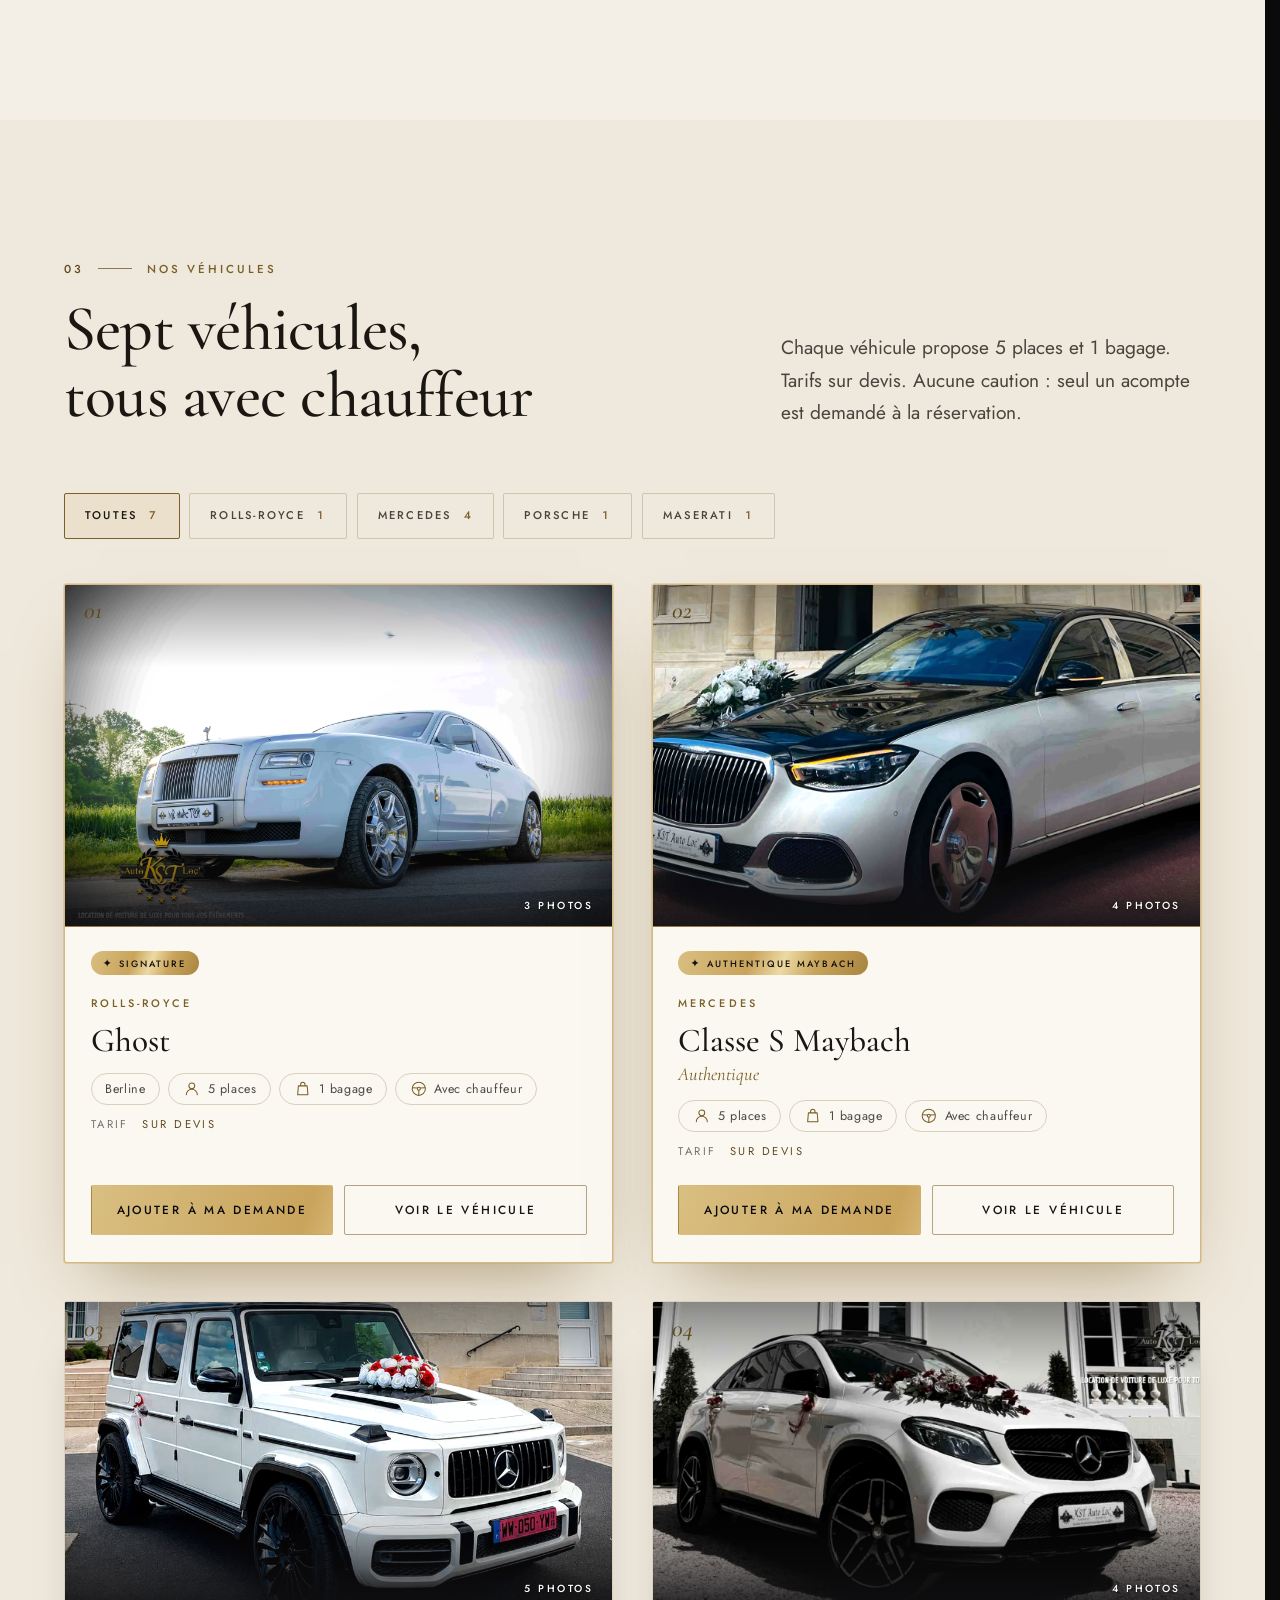
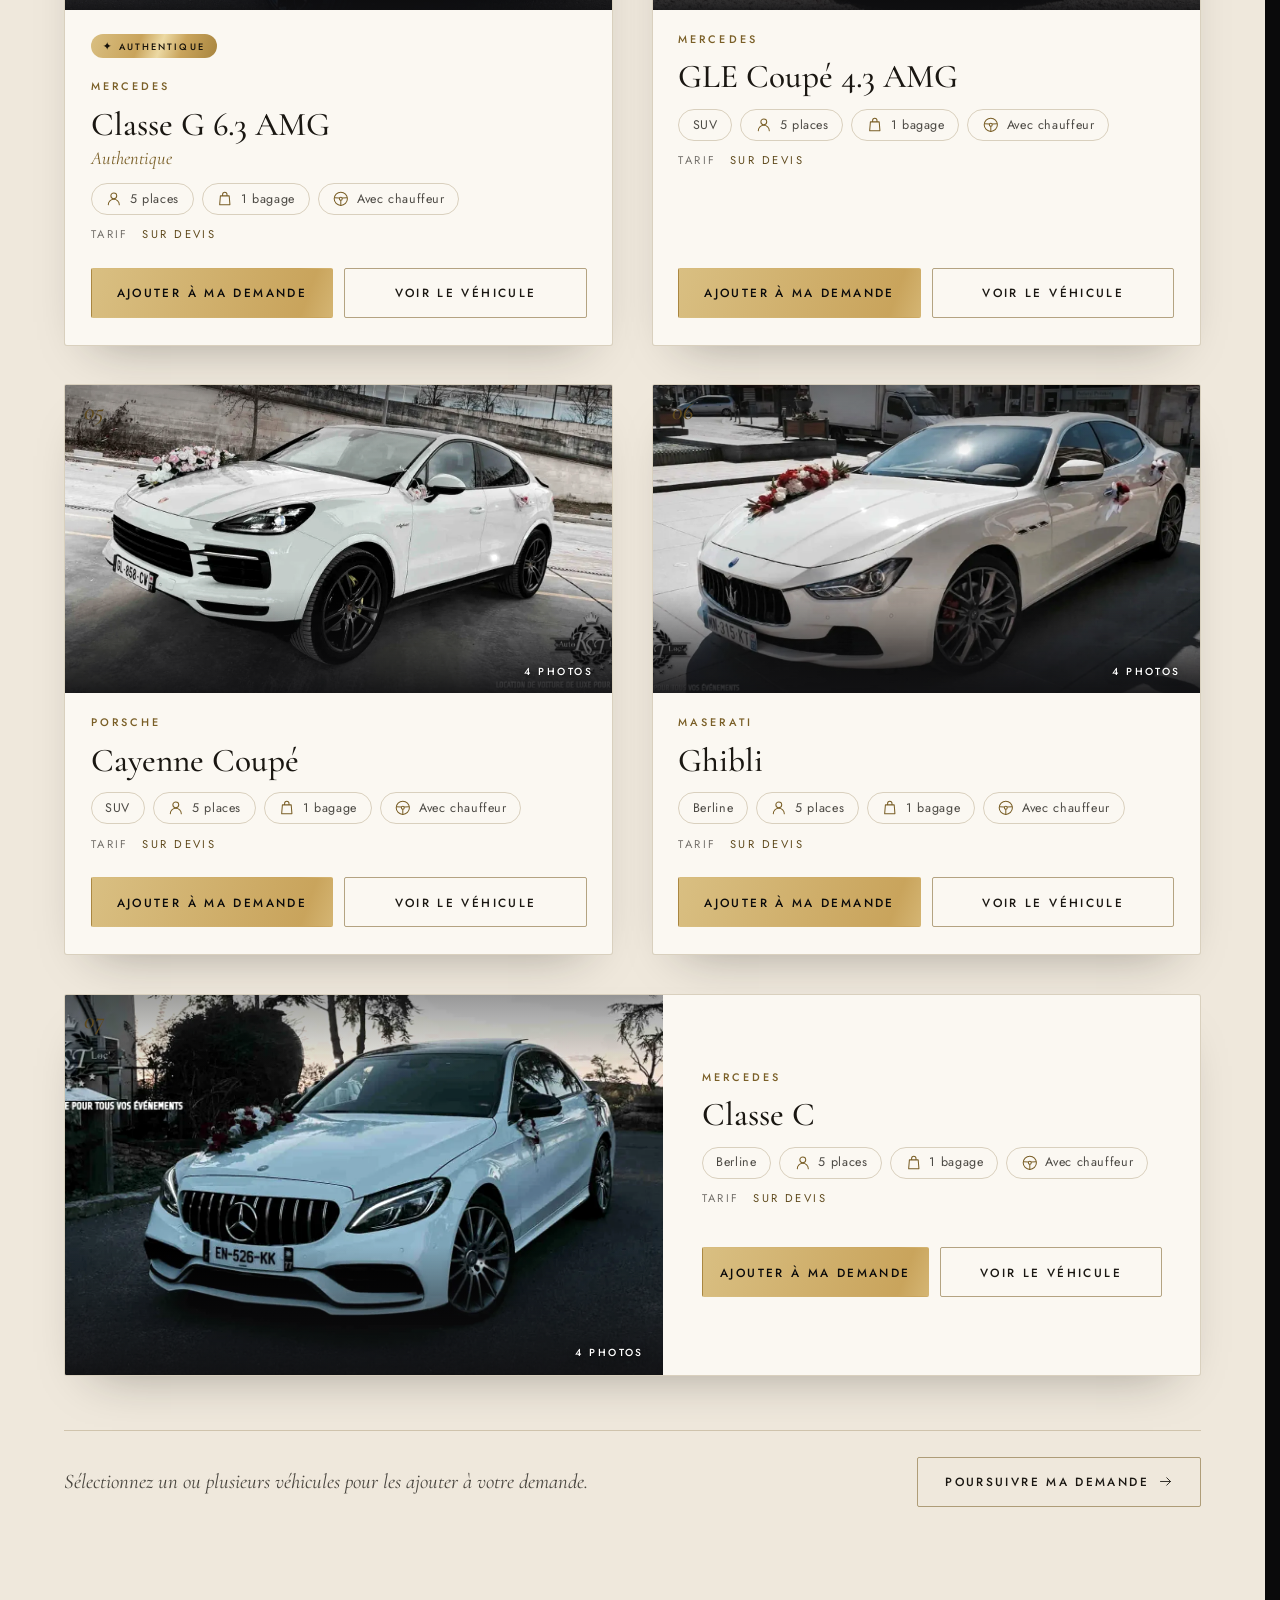
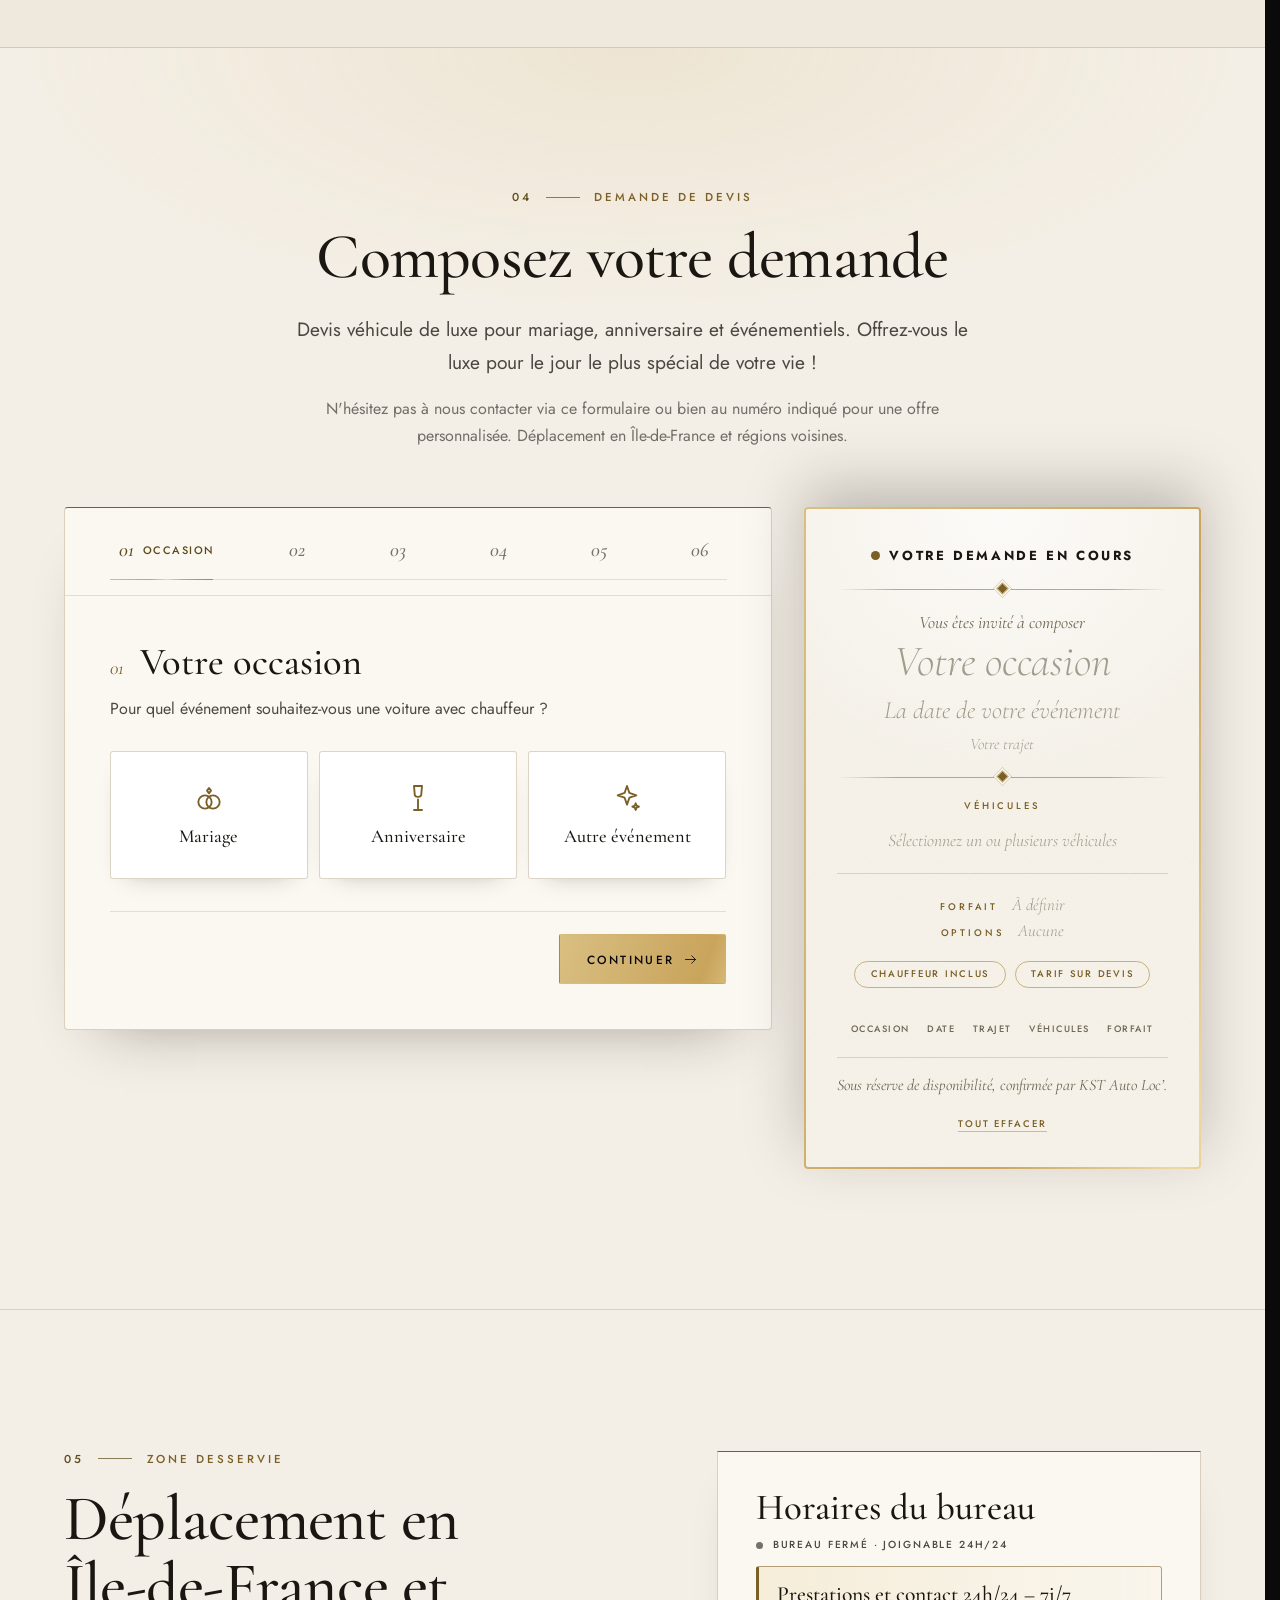
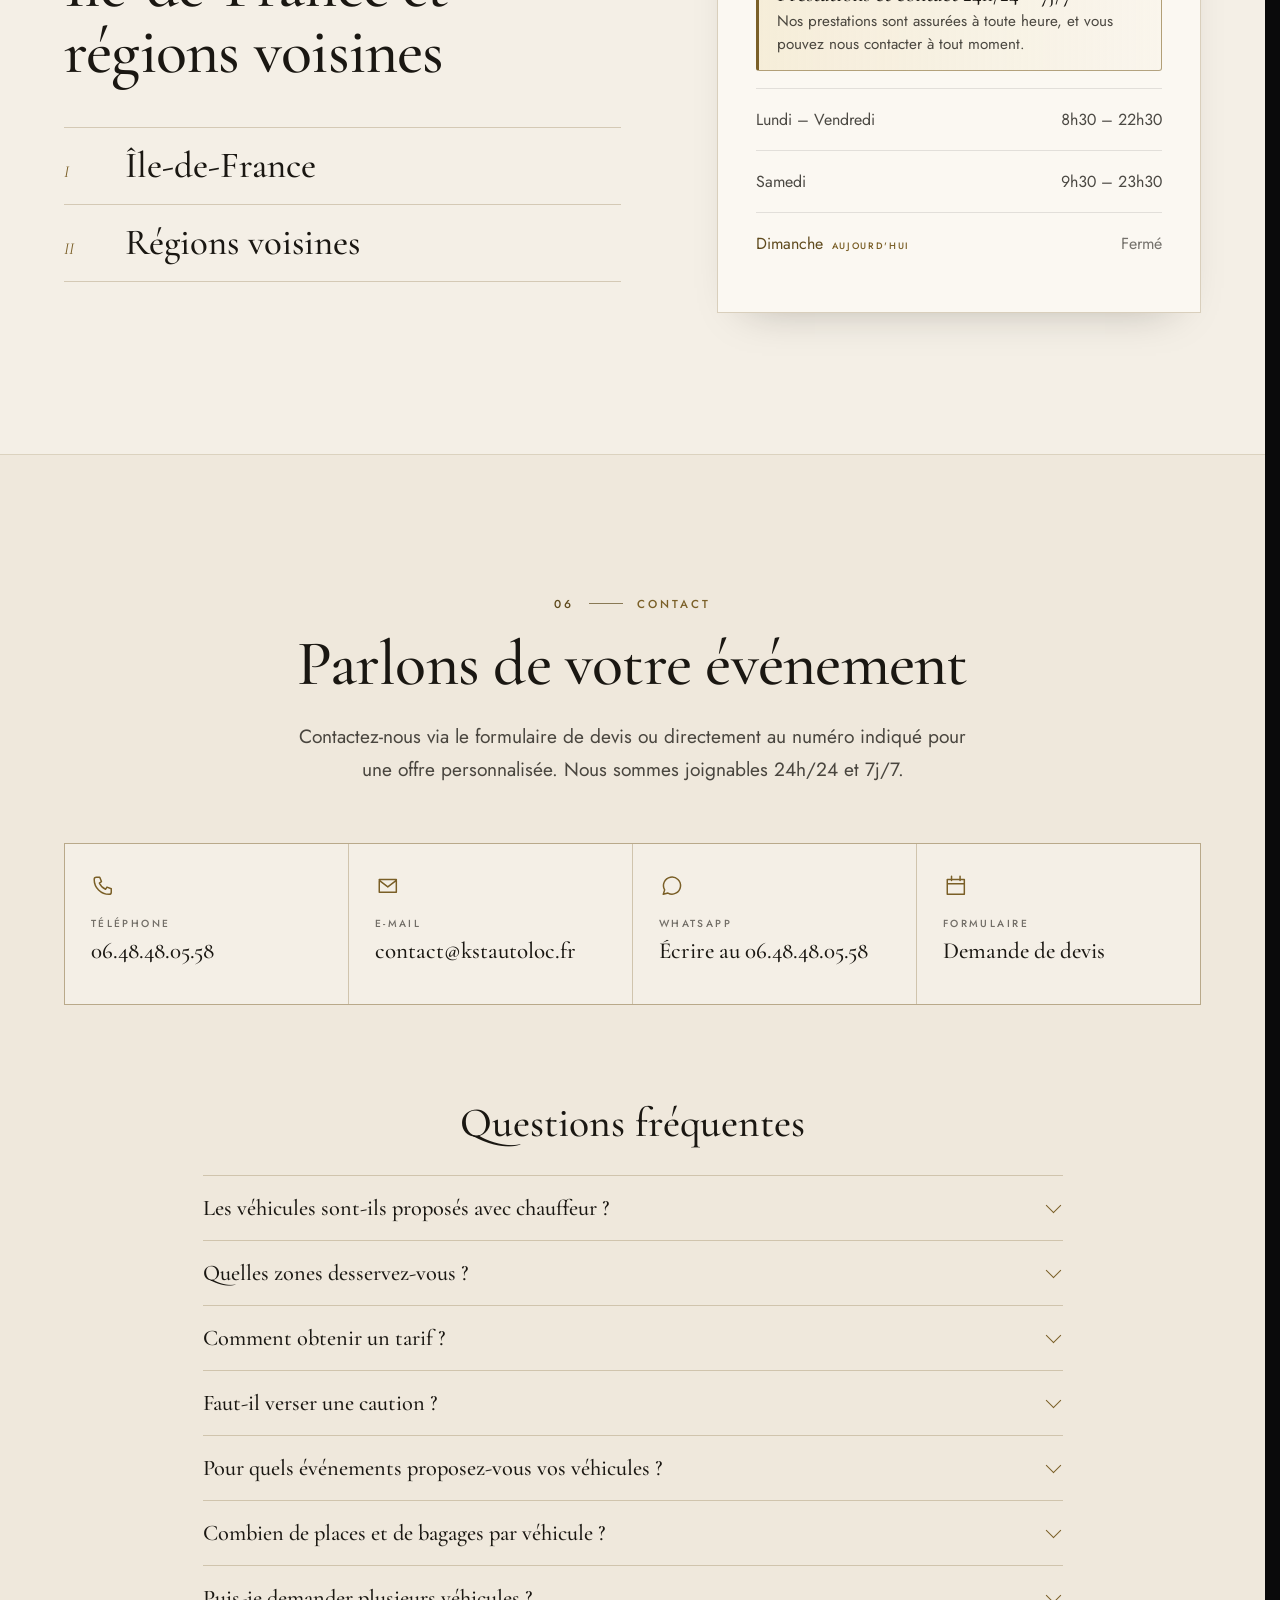
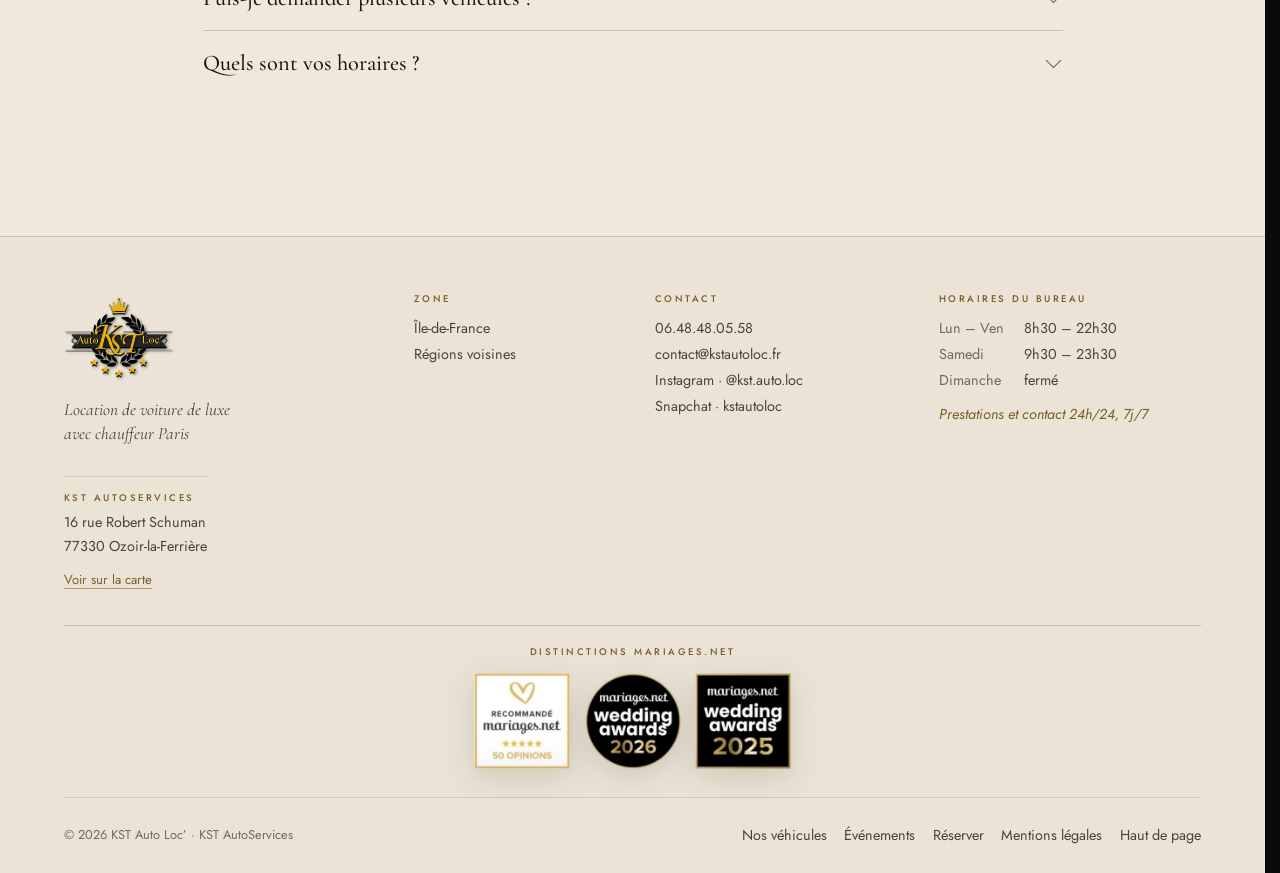
==== commit 3ec6ffd6: "Retours client : message de confirmation, horaires du bureau + 24h/24, sans caution (acompte seul) C" ====
--- a/index.html
+++ b/index.html
@@ -41,7 +41,7 @@
       }
     } catch (e) {}
   </script>
-  <link rel="stylesheet" href="assets/css/style.css?v=202610042301">
+  <link rel="stylesheet" href="assets/css/style.css?v=202610051930">
   <script>
     /* Les révélations au scroll ne s'activent que si app.js s'exécute ; sinon tout reste visible. */
     document.documentElement.classList.add('js');
@@ -69,15 +69,9 @@
         "openingHoursSpecification": [
           {
             "@type": "OpeningHoursSpecification",
-            "dayOfWeek": ["Monday", "Tuesday", "Wednesday", "Thursday", "Friday"],
-            "opens": "08:30",
-            "closes": "22:30"
-          },
-          {
-            "@type": "OpeningHoursSpecification",
-            "dayOfWeek": "Saturday",
-            "opens": "09:30",
-            "closes": "23:30"
+            "dayOfWeek": ["Monday", "Tuesday", "Wednesday", "Thursday", "Friday", "Saturday", "Sunday"],
+            "opens": "00:00",
+            "closes": "23:59"
           }
         ]
       },
@@ -101,6 +95,11 @@
           },
           {
             "@type": "Question",
+            "name": "Faut-il verser une caution ?",
+            "acceptedAnswer": { "@type": "Answer", "text": "Aucune caution n’est demandée pour les véhicules : seul un acompte est à verser au moment de la réservation." }
+          },
+          {
+            "@type": "Question",
             "name": "Pour quels événements proposez-vous vos véhicules ?",
             "acceptedAnswer": { "@type": "Answer", "text": "Pour les mariages, les anniversaires et tout autre événement spécial." }
           },
@@ -112,7 +111,7 @@
           {
             "@type": "Question",
             "name": "Quels sont vos horaires ?",
-            "acceptedAnswer": { "@type": "Answer", "text": "Du lundi au vendredi de 8h30 à 22h30, le samedi de 9h30 à 23h30. Fermé le dimanche." }
+            "acceptedAnswer": { "@type": "Answer", "text": "Nos prestations sont assurées 24h/24 et 7j/7, et vous pouvez nous contacter à toute heure. Les horaires de notre bureau sont : du lundi au vendredi de 8h30 à 22h30, le samedi de 9h30 à 23h30, fermé le dimanche." }
           }
         ]
       }
@@ -379,7 +378,7 @@
             <p class="eyebrow"><span class="eyebrow__n">03</span> Nos véhicules</p>
             <h2 class="h2" id="fleet-title">Sept véhicules, tous avec chauffeur</h2>
           </div>
-          <p class="lead">Chaque véhicule propose 5 places et 1 bagage. Tarifs sur devis.</p>
+          <p class="lead">Chaque véhicule propose 5 places et 1 bagage. Tarifs sur devis. Aucune caution : seul un acompte est demandé à la réservation.</p>
         </header>
 
         <div class="filters" role="group" aria-label="Filtrer nos véhicules par marque" data-reveal>
@@ -863,12 +862,16 @@
                   </button>
                 </div>
 
+                <p class="note note--assure">Aucune caution : seul un acompte est demandé au moment de la réservation.</p>
+
                 <div class="alt-send">
                   <p>Ou contactez-nous directement</p>
                   <div class="alt-send__btns">
                     <a class="btn btn--ghost btn--sm" href="tel:+33648480558"><svg class="ico" aria-hidden="true"><use href="#i-phone"/></svg>Appeler</a>
                     <a class="btn btn--ghost btn--sm" href="https://wa.me/33648480558" target="_blank" rel="noopener" data-whatsapp><svg class="ico" aria-hidden="true"><use href="#i-chat"/></svg>WhatsApp</a>
+                    <button type="button" class="btn btn--ghost btn--sm" data-direct-copy><svg class="ico" aria-hidden="true"><use href="#i-copy"/></svg>Copier ma demande</button>
                   </div>
+                  <p class="alt-send__status" data-direct-status role="status" aria-live="polite"></p>
                 </div>
                 <p class="legal">Sous réserve de disponibilité, confirmée par KST Auto Loc’. Les informations saisies servent à répondre à votre demande. <a href="mentions-legales.html">Mentions légales</a></p>
               </section>
@@ -940,9 +943,10 @@
 
         <div class="hours" data-reveal style="--d:120ms">
           <div class="hours__head">
-            <h3 class="hours__title">Horaires</h3>
+            <h3 class="hours__title">Horaires du bureau</h3>
             <p class="hours__status" data-open-status hidden><i aria-hidden="true"></i><span></span></p>
           </div>
+          <p class="hours__always"><strong>Prestations et contact 24h/24 – 7j/7</strong>Nos prestations sont assurées à toute heure, et vous pouvez nous contacter à tout moment.</p>
           <ul class="hours__list" data-hours>
             <li data-days="1,2,3,4,5"><span>Lundi – Vendredi</span><span>8h30 – 22h30</span></li>
             <li data-days="6"><span>Samedi</span><span>9h30 – 23h30</span></li>
@@ -958,7 +962,7 @@
         <header class="section-head section-head--center" data-reveal>
           <p class="eyebrow"><span class="eyebrow__n">06</span> Contact</p>
           <h2 class="h2" id="contact-title">Parlons de votre événement</h2>
-          <p class="lead">Contactez-nous via le formulaire de devis ou directement au numéro indiqué pour une offre personnalisée.</p>
+          <p class="lead">Contactez-nous via le formulaire de devis ou directement au numéro indiqué pour une offre personnalisée. Nous sommes joignables 24h/24 et 7j/7.</p>
         </header>
 
         <ul class="contact__cards" data-reveal>
@@ -1007,6 +1011,10 @@
             <p>Nos prestations sont proposées sur devis. Faites votre demande via <a href="#reservation">le formulaire</a> ou par téléphone au <a href="tel:+33648480558">06.48.48.05.58</a>.</p>
           </details>
           <details class="faq__item" name="faq">
+            <summary>Faut-il verser une caution ?</summary>
+            <p>Aucune caution n’est demandée pour les véhicules : seul un acompte est à verser au moment de la réservation.</p>
+          </details>
+          <details class="faq__item" name="faq">
             <summary>Pour quels événements proposez-vous vos véhicules ?</summary>
             <p>Pour les mariages, les anniversaires et tout autre événement spécial.</p>
           </details>
@@ -1020,9 +1028,9 @@
           </details>
           <details class="faq__item" name="faq">
             <summary>Quels sont vos horaires ?</summary>
-            <p>Du lundi au vendredi de 8h30 à 22h30, le samedi de 9h30 à 23h30. Fermé le dimanche.</p>
+            <p>Nos prestations sont assurées 24h/24 et 7j/7, et vous pouvez nous contacter à toute heure. Les horaires de notre bureau sont : du lundi au vendredi de 8h30 à 22h30, le samedi de 9h30 à 23h30, fermé le dimanche.</p>
           </details>
-          <button type="button" class="faq__more" aria-expanded="false" data-faq-more>Voir les 3 autres questions</button>
+          <button type="button" class="faq__more" aria-expanded="false" data-faq-more>Voir les 4 autres questions</button>
         </div>
       </div>
     </section>
@@ -1060,11 +1068,12 @@
           </ul>
         </div>
         <div>
-          <h2 class="footer__h">Horaires</h2>
+          <h2 class="footer__h">Horaires du bureau</h2>
           <ul>
             <li><span>Lun – Ven</span> 8h30 – 22h30</li>
             <li><span>Samedi</span> 9h30 – 23h30</li>
             <li><span>Dimanche</span> fermé</li>
+            <li class="footer__always">Prestations et contact 24h/24, 7j/7</li>
           </ul>
         </div>
       </div>
@@ -1136,6 +1145,6 @@
     <p class="noscript">Le formulaire de devis nécessite JavaScript. Appelez-nous au <a href="tel:+33648480558">06.48.48.05.58</a> ou écrivez à <a href="mailto:contact@kstautoloc.fr">contact@kstautoloc.fr</a>.</p>
   </noscript>
 
-  <script src="assets/js/app.js?v=202610042301" defer></script>
+  <script src="assets/js/app.js?v=202610051930" defer></script>
 </body>
 </html>
--- a/assets/css/style.css
+++ b/assets/css/style.css
@@ -3518,3 +3518,35 @@
 @media (prefers-reduced-motion: reduce) {
   .vp-lb, .vp-slide__zoom, .vp-card, .vp-card__media img, .vcard__name a { transition: none; }
 }
+
+/* Canaux directs sous « Envoyer ma demande » */
+.alt-send { align-items: flex-start; }
+.alt-send > p:first-child { flex: 1 1 100%; }
+.alt-send .alt-send__status {
+  flex: 1 1 100%;
+  min-height: 1.4em;
+  margin: -.2rem 0 0;
+  font: italic 400 1rem/1.45 var(--serif);
+  color: var(--gold);
+}
+.alt-send .alt-send__status:empty { display: none; }
+.alt-send__btns .btn .ico { width: 1.05em; height: 1.05em; }
+
+/* Horaires du bureau, prestations et contact 24h/24 – 7j/7, absence de caution */
+.hours__always {
+  margin: 0 0 1.1rem;
+  padding: .9rem 1.1rem;
+  border: 1px solid var(--line-strong);
+  border-left: 3px solid var(--gold);
+  border-radius: 3px;
+  background: linear-gradient(90deg, rgba(232, 210, 154, .28), rgba(232, 210, 154, .06));
+  font: 400 .95rem/1.5 var(--sans);
+  color: var(--ivory-dim);
+}
+.hours__always strong { display: block; margin-bottom: .15rem; font: 500 1.35rem/1.2 var(--serif); color: var(--ivory); }
+.footer .footer__always { margin-top: .5rem; color: var(--gold); font-style: italic; white-space: normal; }
+.note.note--assure { margin: 1.2rem 0 0; padding-left: 1rem; border-left: 2px solid var(--gold); }
+.vp-assure { margin: .2rem 0 1rem; font: italic 400 1.1rem/1.5 var(--serif); color: var(--gold); }
+
+.hours__list li > span:last-child { white-space: nowrap; }
+.hours__list li > span:first-child { min-width: 0; }
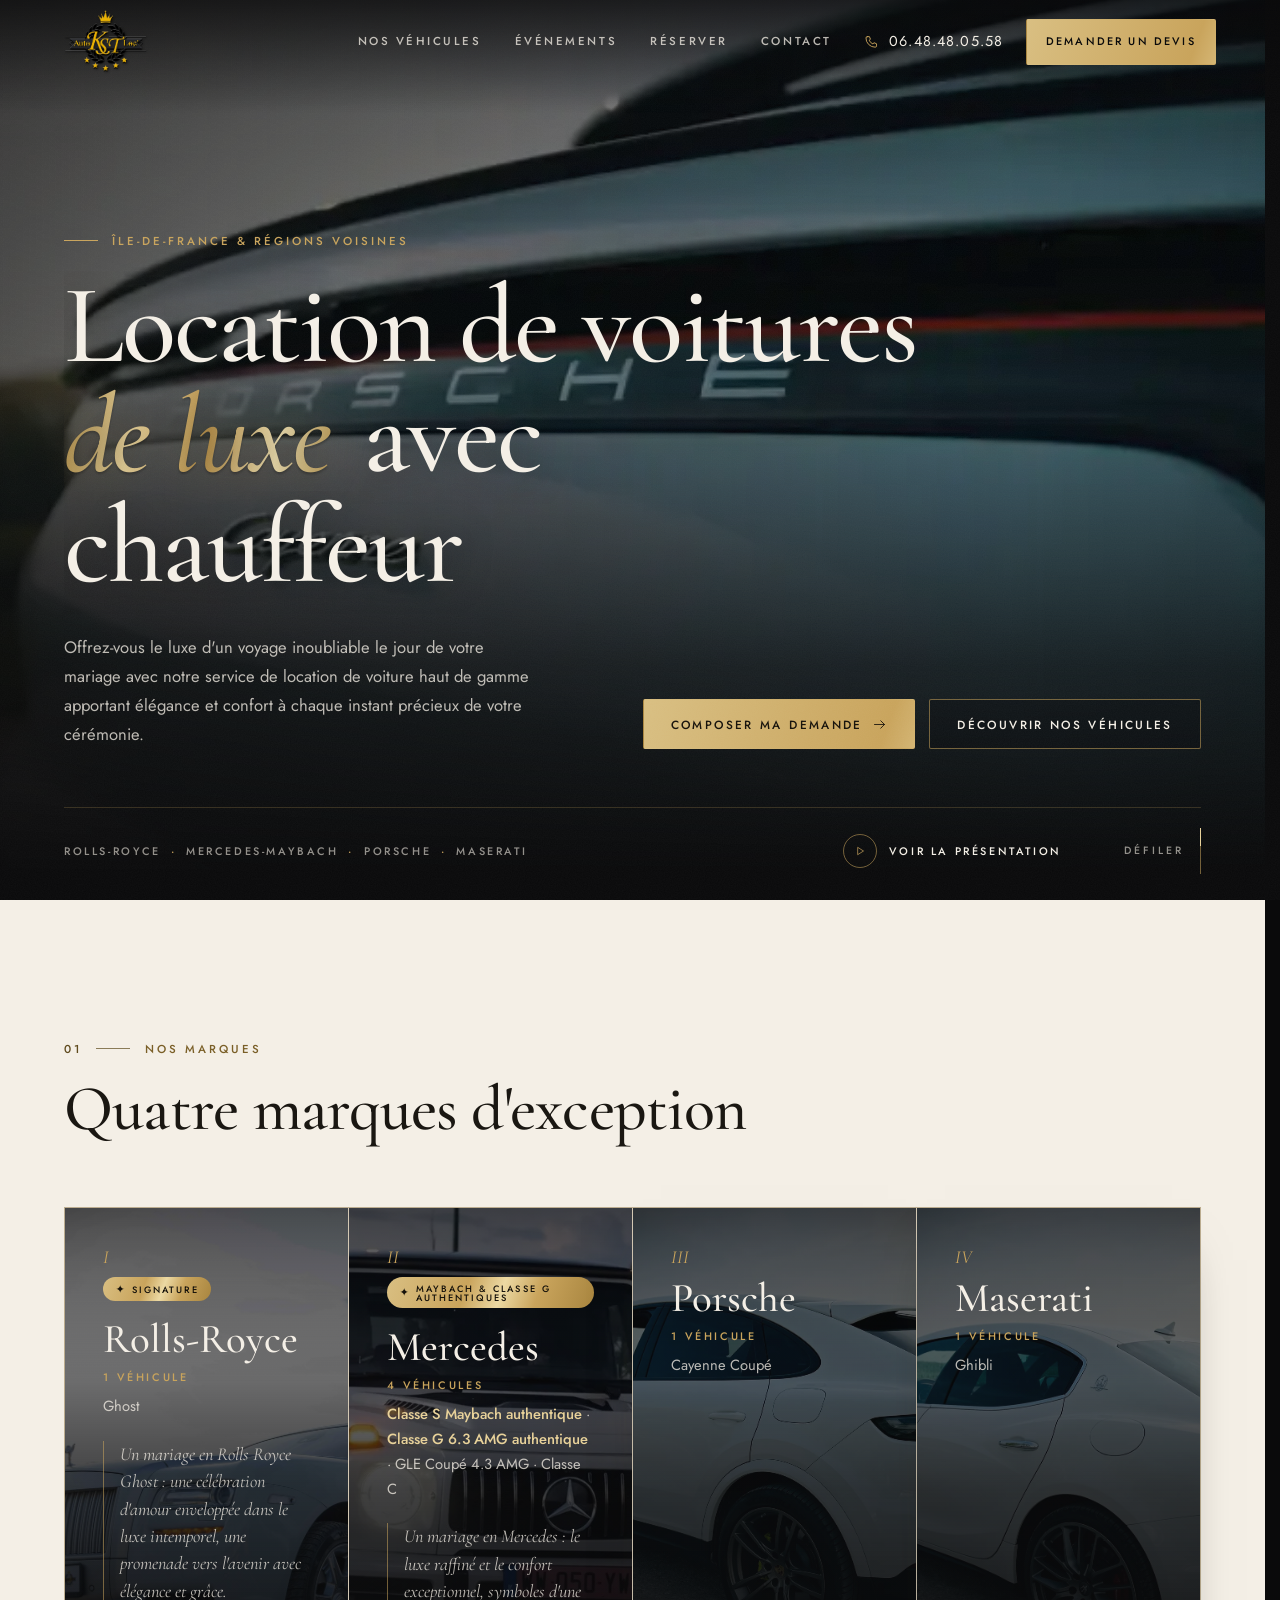
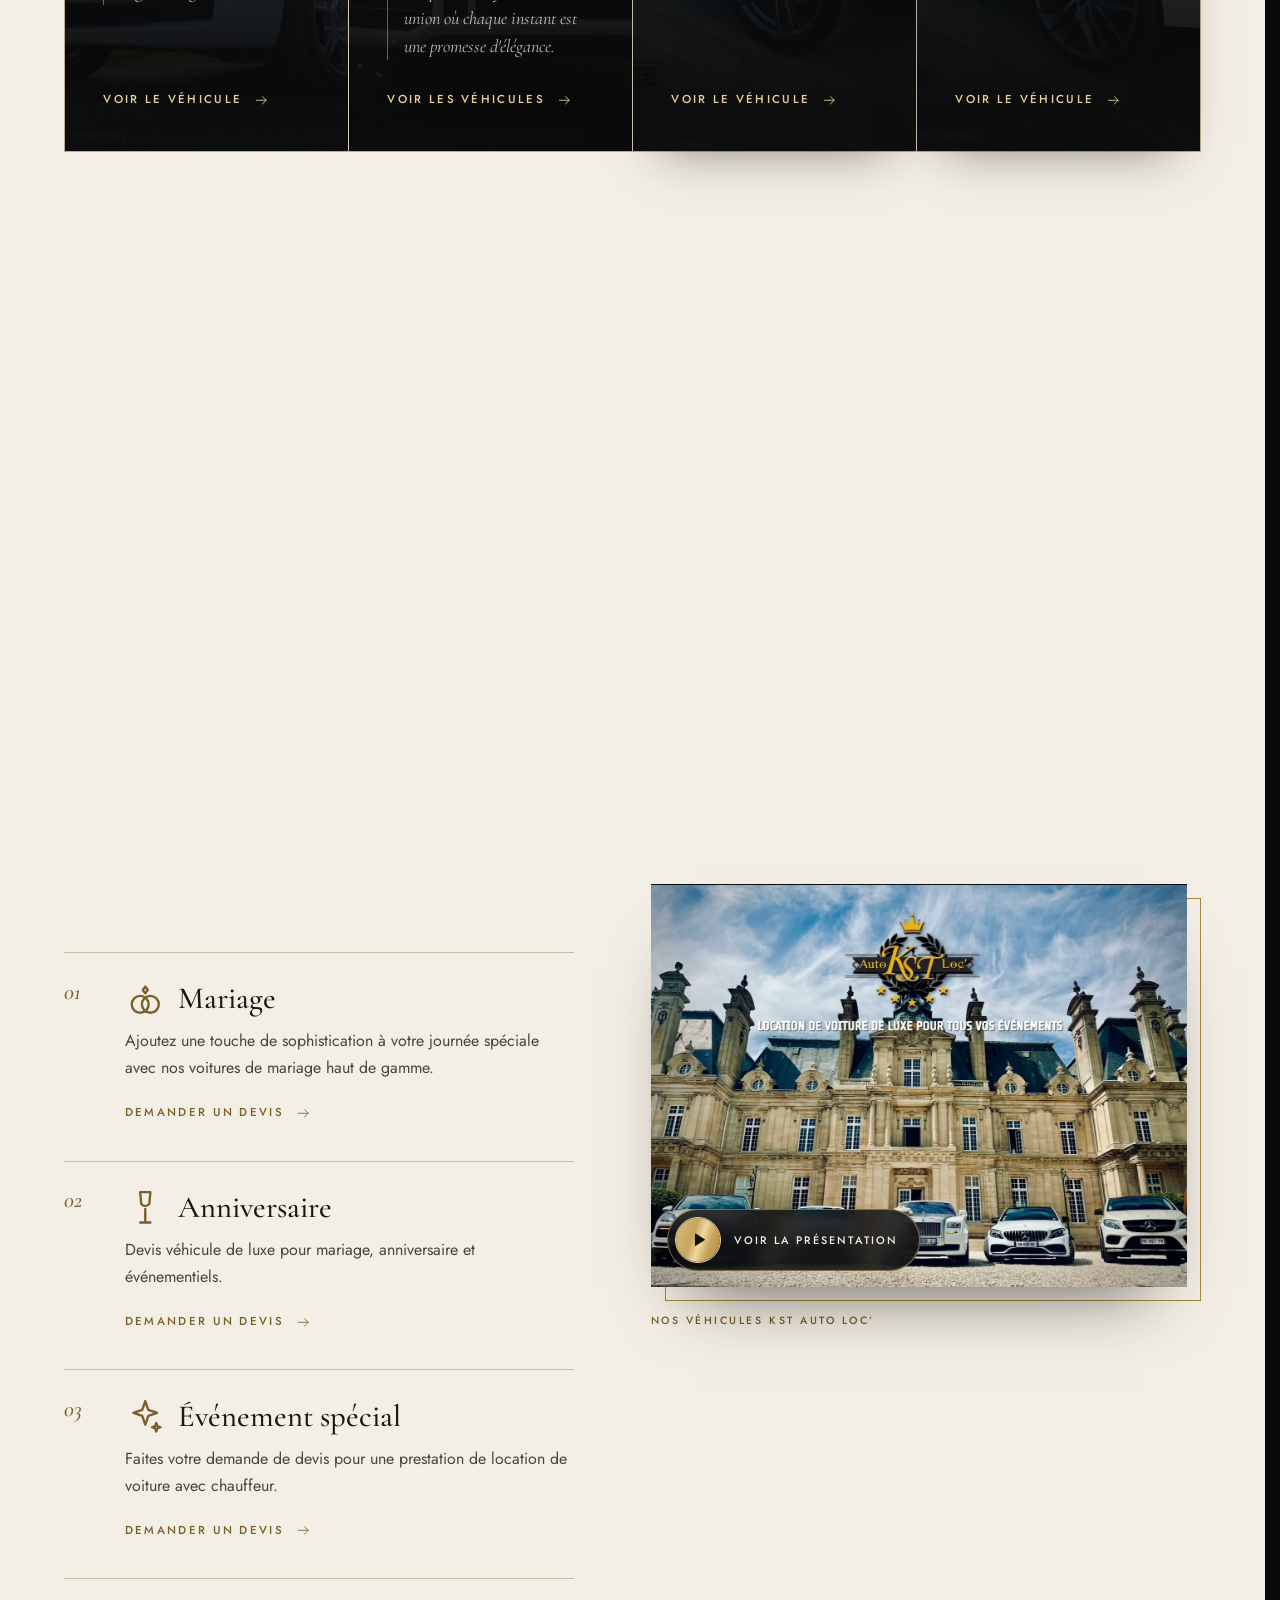
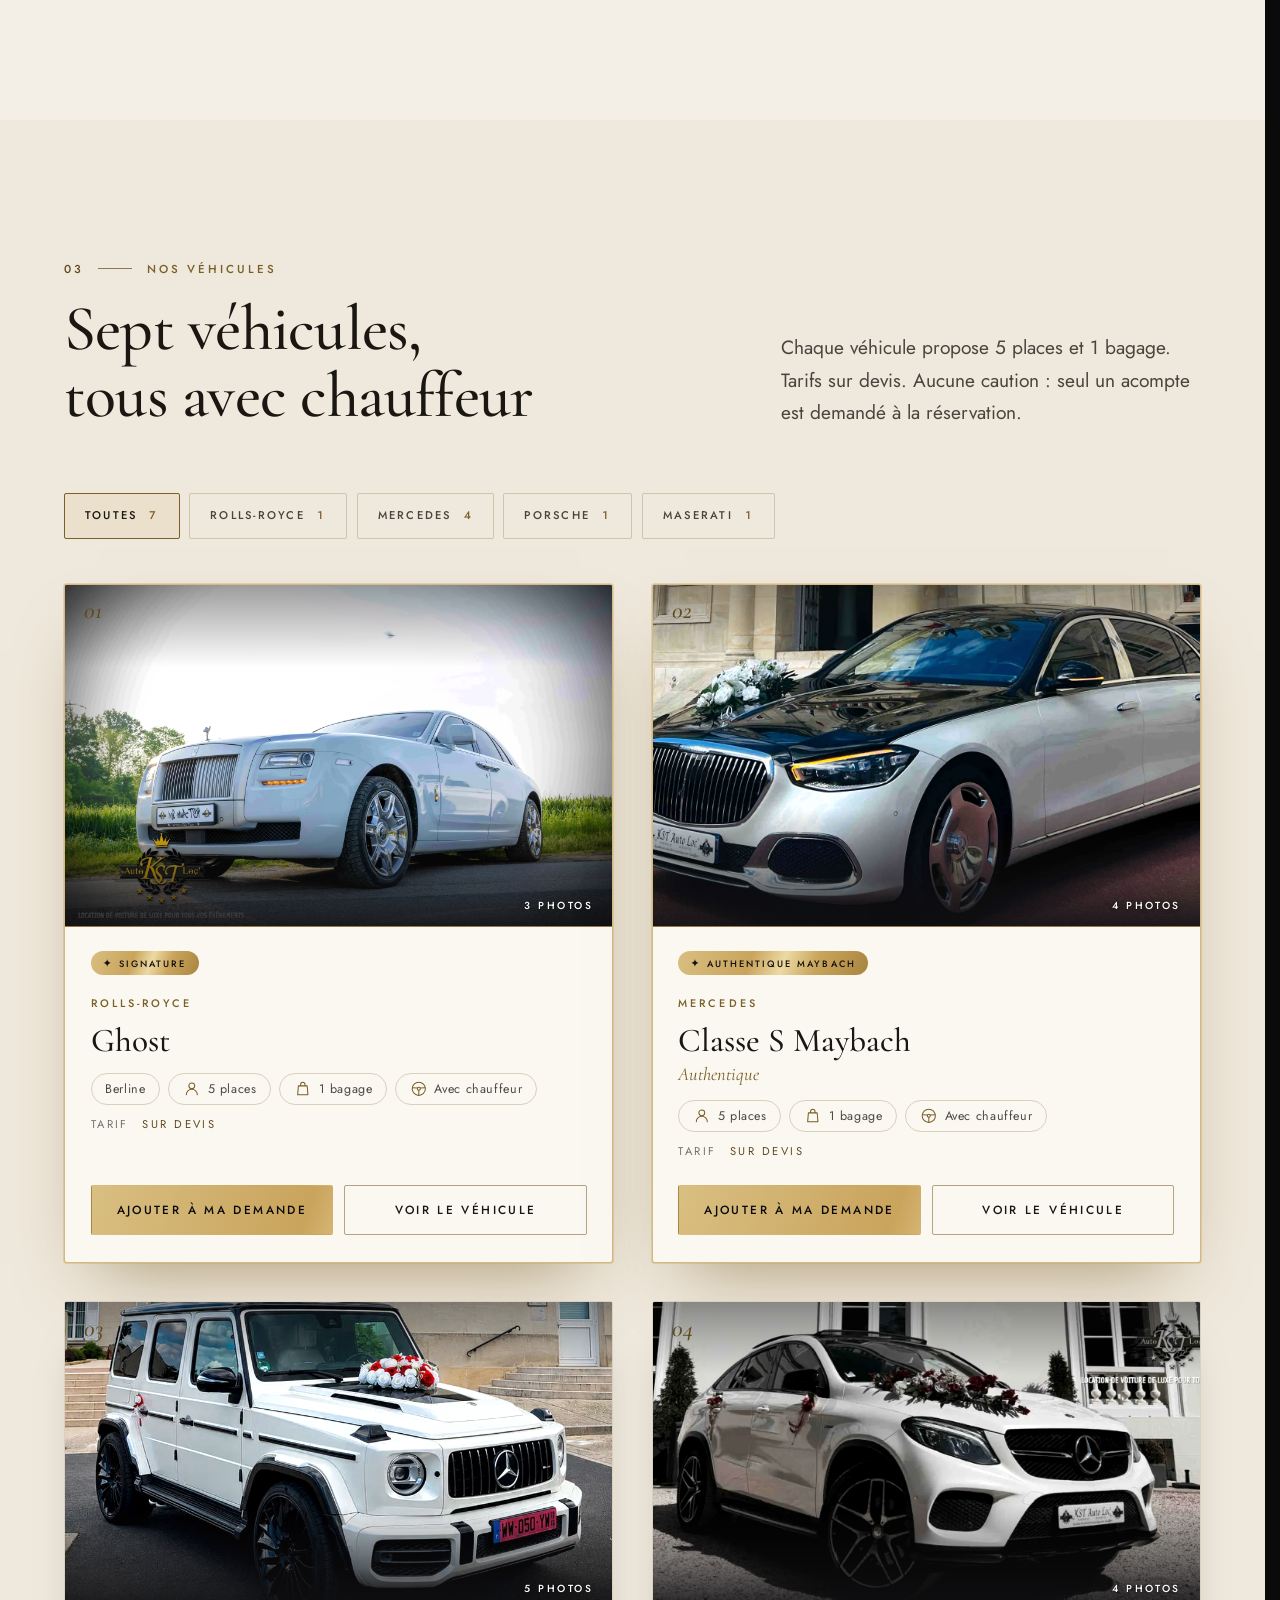
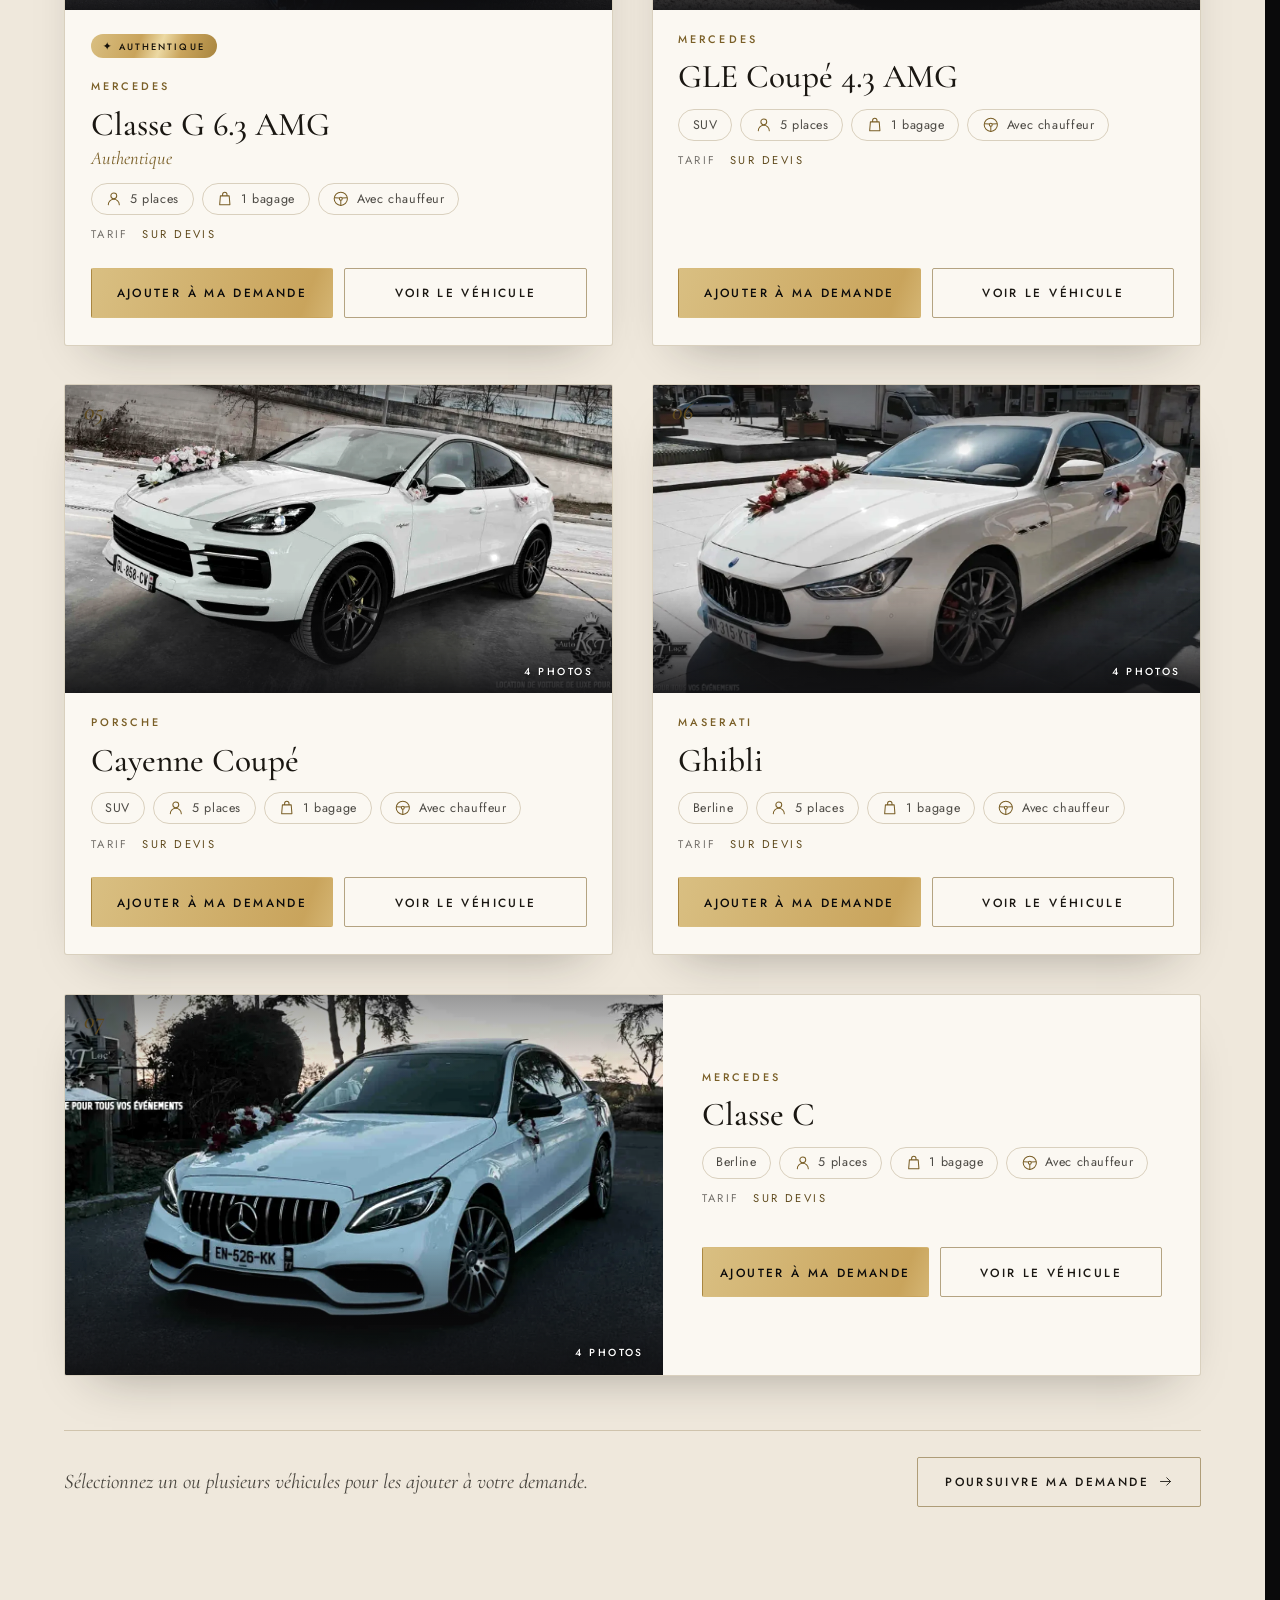
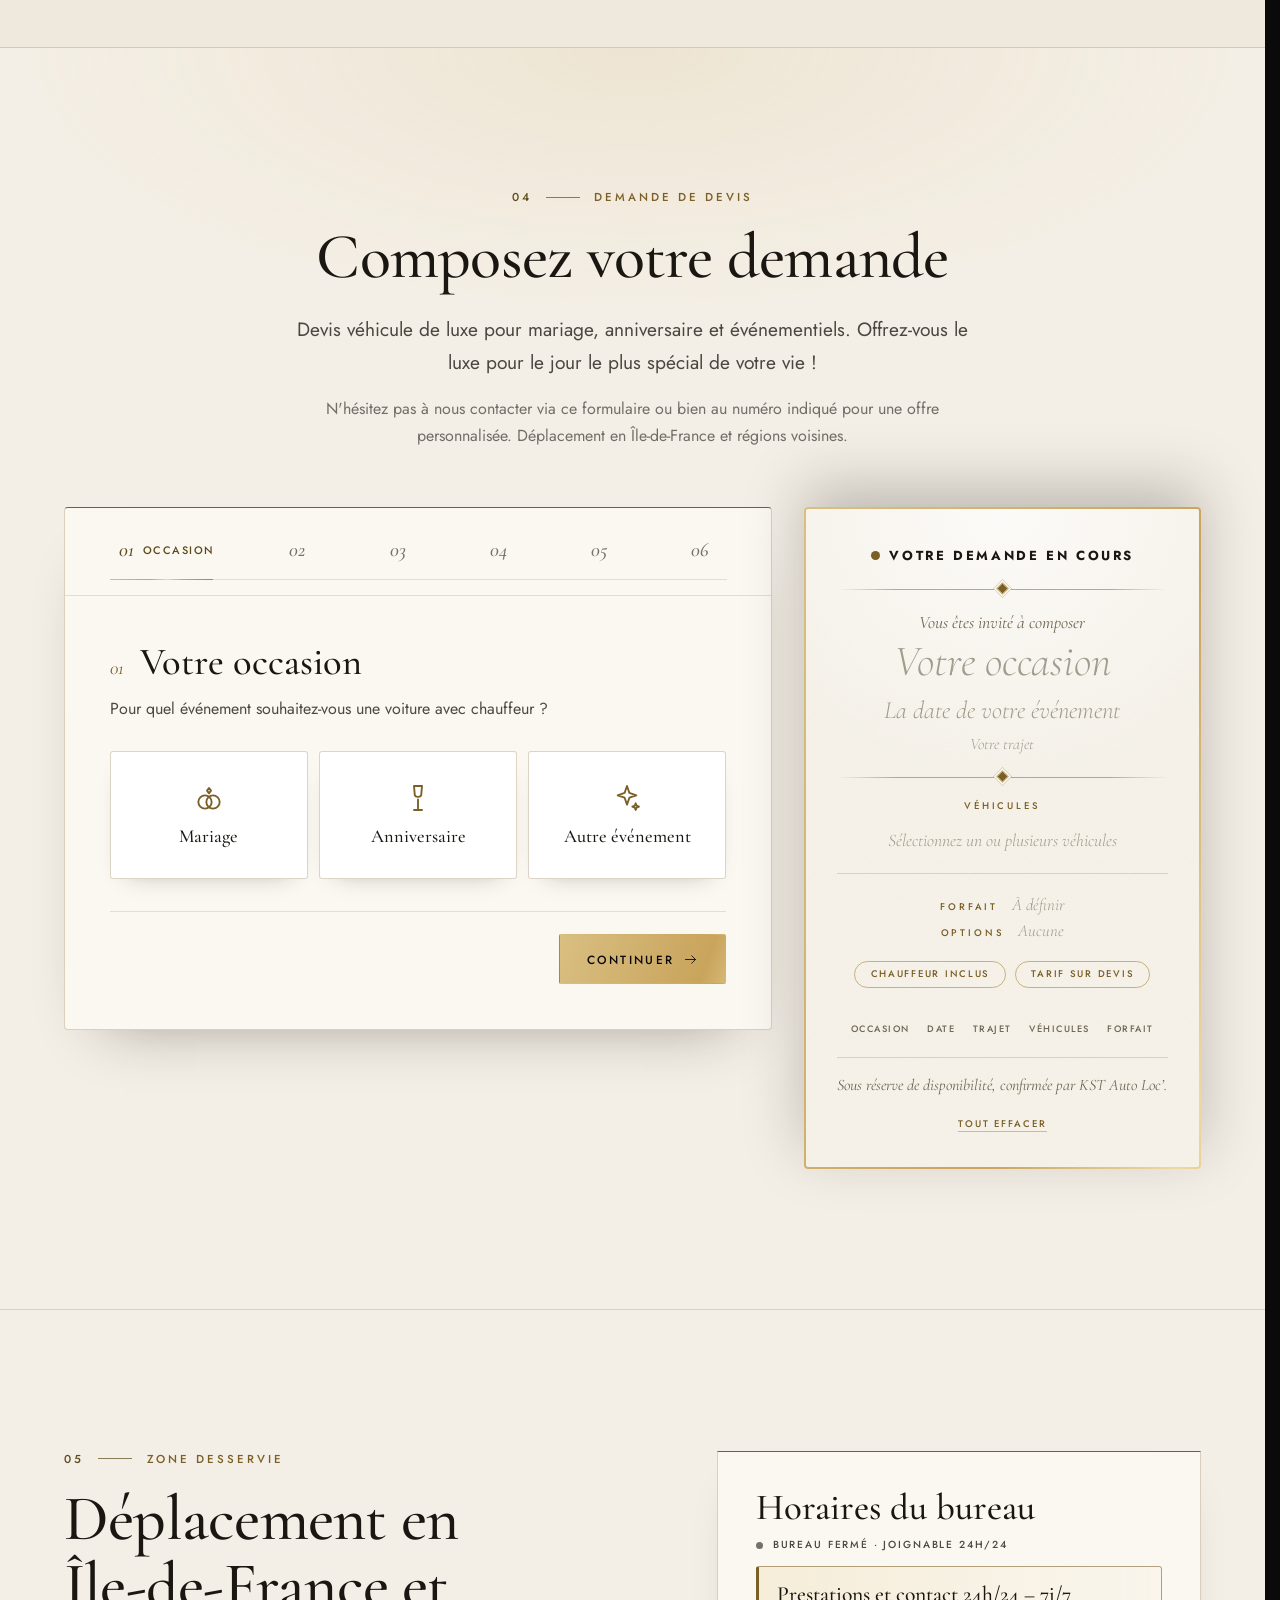
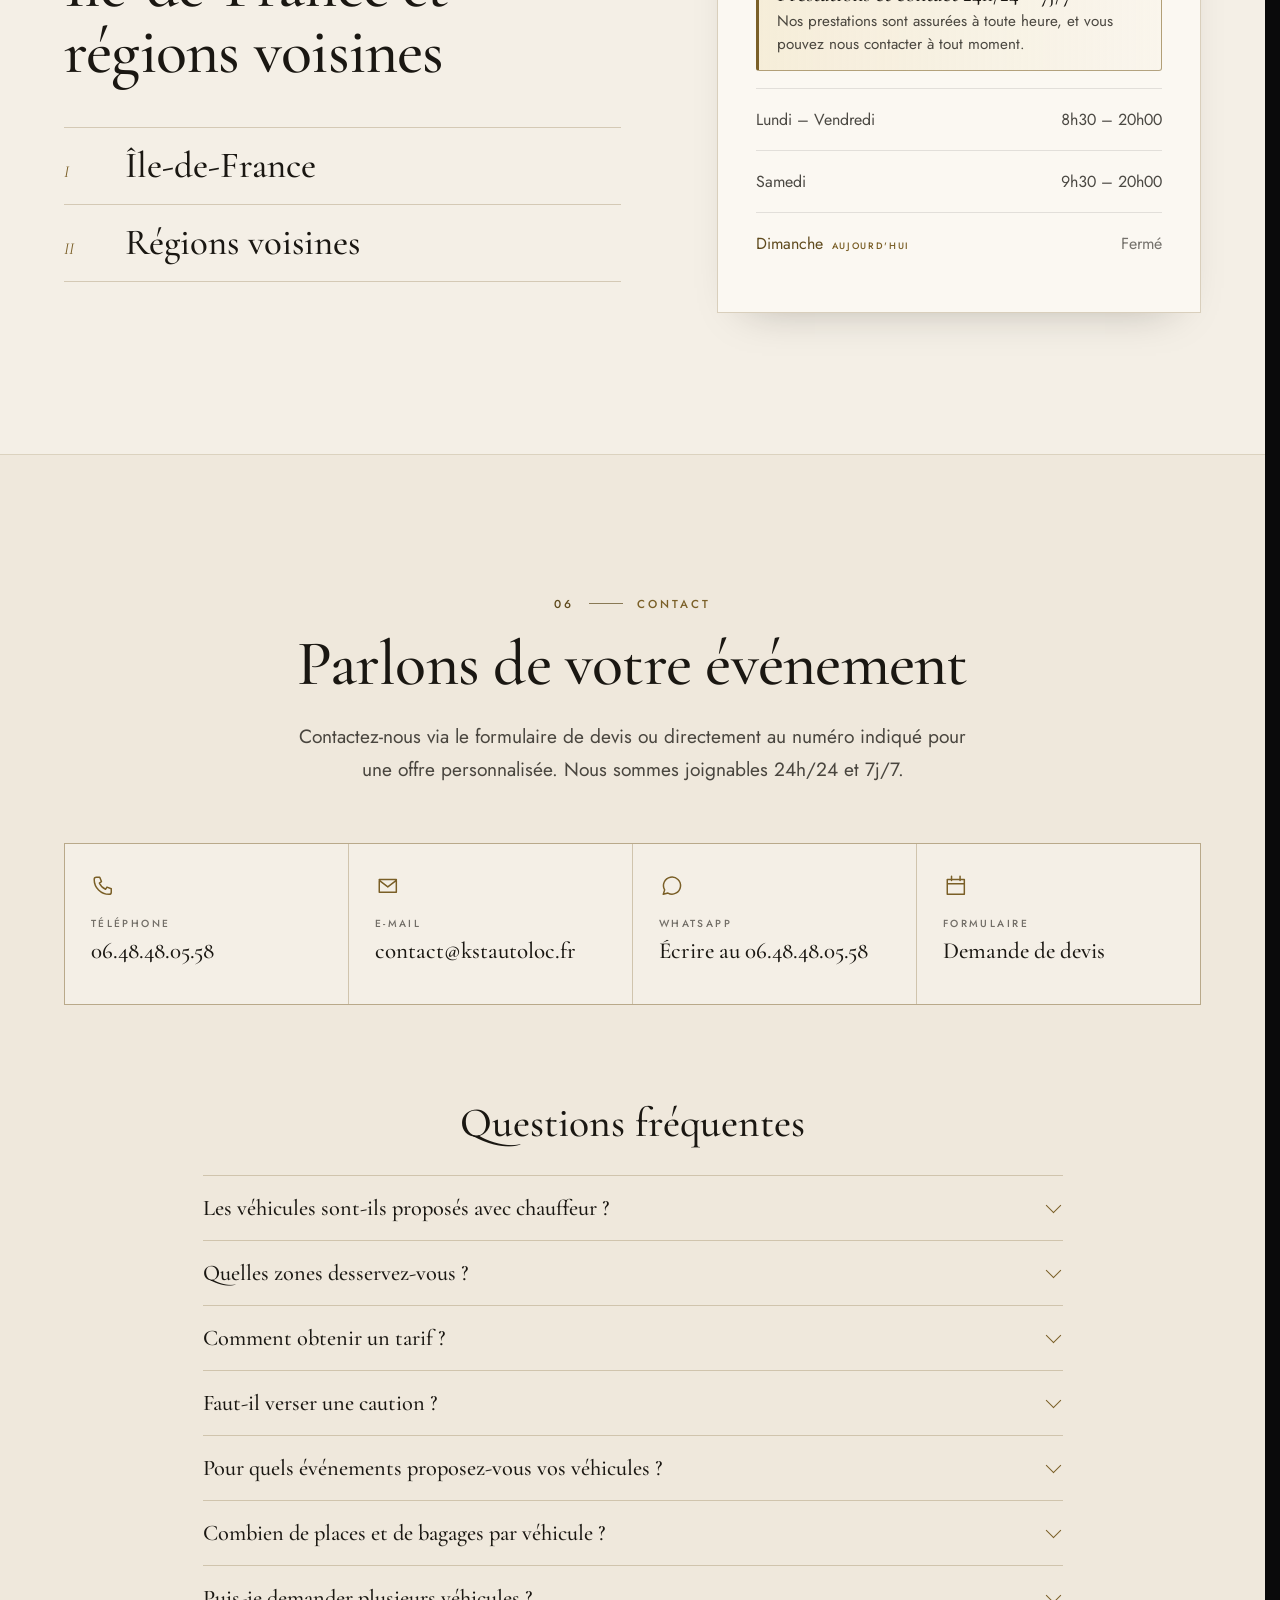
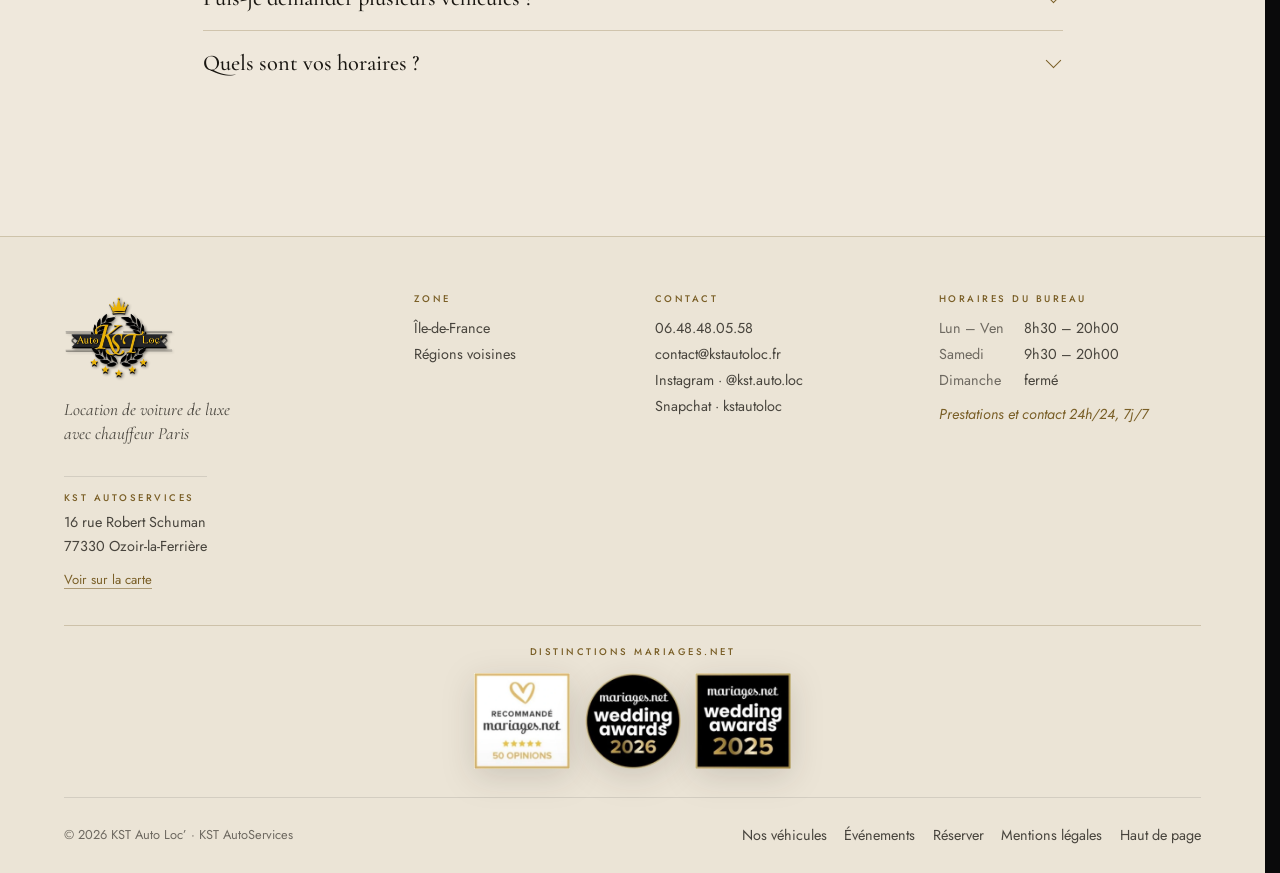
==== commit ad1b9a00: "Bureau fermé à 20h00 tous les jours ouverts (carte, pied de page, FAQ, statut en direct) Co-Authored" ====
--- a/index.html
+++ b/index.html
@@ -41,7 +41,7 @@
       }
     } catch (e) {}
   </script>
-  <link rel="stylesheet" href="assets/css/style.css?v=202610051930">
+  <link rel="stylesheet" href="assets/css/style.css?v=202610051939">
   <script>
     /* Les révélations au scroll ne s'activent que si app.js s'exécute ; sinon tout reste visible. */
     document.documentElement.classList.add('js');
@@ -111,7 +111,7 @@
           {
             "@type": "Question",
             "name": "Quels sont vos horaires ?",
-            "acceptedAnswer": { "@type": "Answer", "text": "Nos prestations sont assurées 24h/24 et 7j/7, et vous pouvez nous contacter à toute heure. Les horaires de notre bureau sont : du lundi au vendredi de 8h30 à 22h30, le samedi de 9h30 à 23h30, fermé le dimanche." }
+            "acceptedAnswer": { "@type": "Answer", "text": "Nos prestations sont assurées 24h/24 et 7j/7, et vous pouvez nous contacter à toute heure. Les horaires de notre bureau sont : du lundi au vendredi de 8h30 à 20h00, le samedi de 9h30 à 20h00, fermé le dimanche." }
           }
         ]
       }
@@ -948,8 +948,8 @@
           </div>
           <p class="hours__always"><strong>Prestations et contact 24h/24 – 7j/7</strong>Nos prestations sont assurées à toute heure, et vous pouvez nous contacter à tout moment.</p>
           <ul class="hours__list" data-hours>
-            <li data-days="1,2,3,4,5"><span>Lundi – Vendredi</span><span>8h30 – 22h30</span></li>
-            <li data-days="6"><span>Samedi</span><span>9h30 – 23h30</span></li>
+            <li data-days="1,2,3,4,5"><span>Lundi – Vendredi</span><span>8h30 – 20h00</span></li>
+            <li data-days="6"><span>Samedi</span><span>9h30 – 20h00</span></li>
             <li data-days="0" class="is-closed"><span>Dimanche</span><span>Fermé</span></li>
           </ul>
         </div>
@@ -1028,7 +1028,7 @@
           </details>
           <details class="faq__item" name="faq">
             <summary>Quels sont vos horaires ?</summary>
-            <p>Nos prestations sont assurées 24h/24 et 7j/7, et vous pouvez nous contacter à toute heure. Les horaires de notre bureau sont : du lundi au vendredi de 8h30 à 22h30, le samedi de 9h30 à 23h30, fermé le dimanche.</p>
+            <p>Nos prestations sont assurées 24h/24 et 7j/7, et vous pouvez nous contacter à toute heure. Les horaires de notre bureau sont : du lundi au vendredi de 8h30 à 20h00, le samedi de 9h30 à 20h00, fermé le dimanche.</p>
           </details>
           <button type="button" class="faq__more" aria-expanded="false" data-faq-more>Voir les 4 autres questions</button>
         </div>
@@ -1070,8 +1070,8 @@
         <div>
           <h2 class="footer__h">Horaires du bureau</h2>
           <ul>
-            <li><span>Lun – Ven</span> 8h30 – 22h30</li>
-            <li><span>Samedi</span> 9h30 – 23h30</li>
+            <li><span>Lun – Ven</span> 8h30 – 20h00</li>
+            <li><span>Samedi</span> 9h30 – 20h00</li>
             <li><span>Dimanche</span> fermé</li>
             <li class="footer__always">Prestations et contact 24h/24, 7j/7</li>
           </ul>
@@ -1145,6 +1145,6 @@
     <p class="noscript">Le formulaire de devis nécessite JavaScript. Appelez-nous au <a href="tel:+33648480558">06.48.48.05.58</a> ou écrivez à <a href="mailto:contact@kstautoloc.fr">contact@kstautoloc.fr</a>.</p>
   </noscript>
 
-  <script src="assets/js/app.js?v=202610051930" defer></script>
+  <script src="assets/js/app.js?v=202610051939" defer></script>
 </body>
 </html>
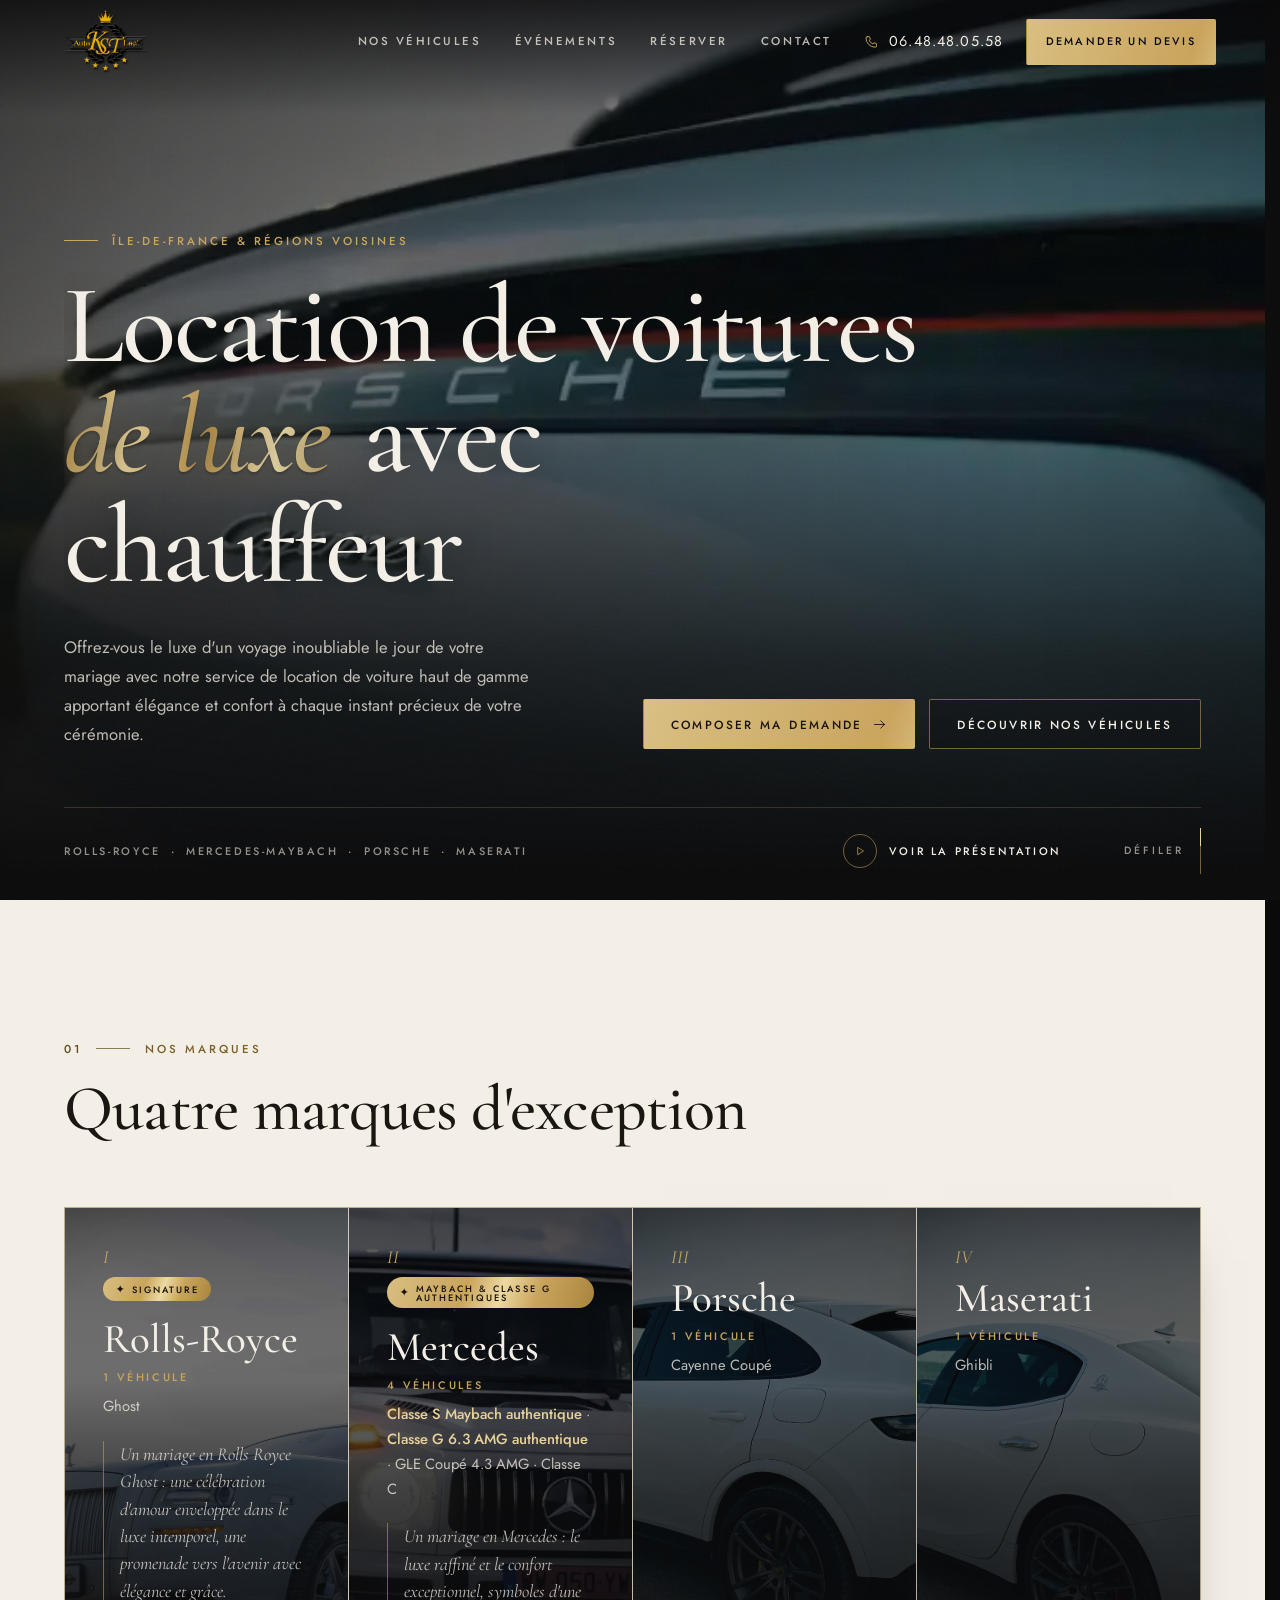
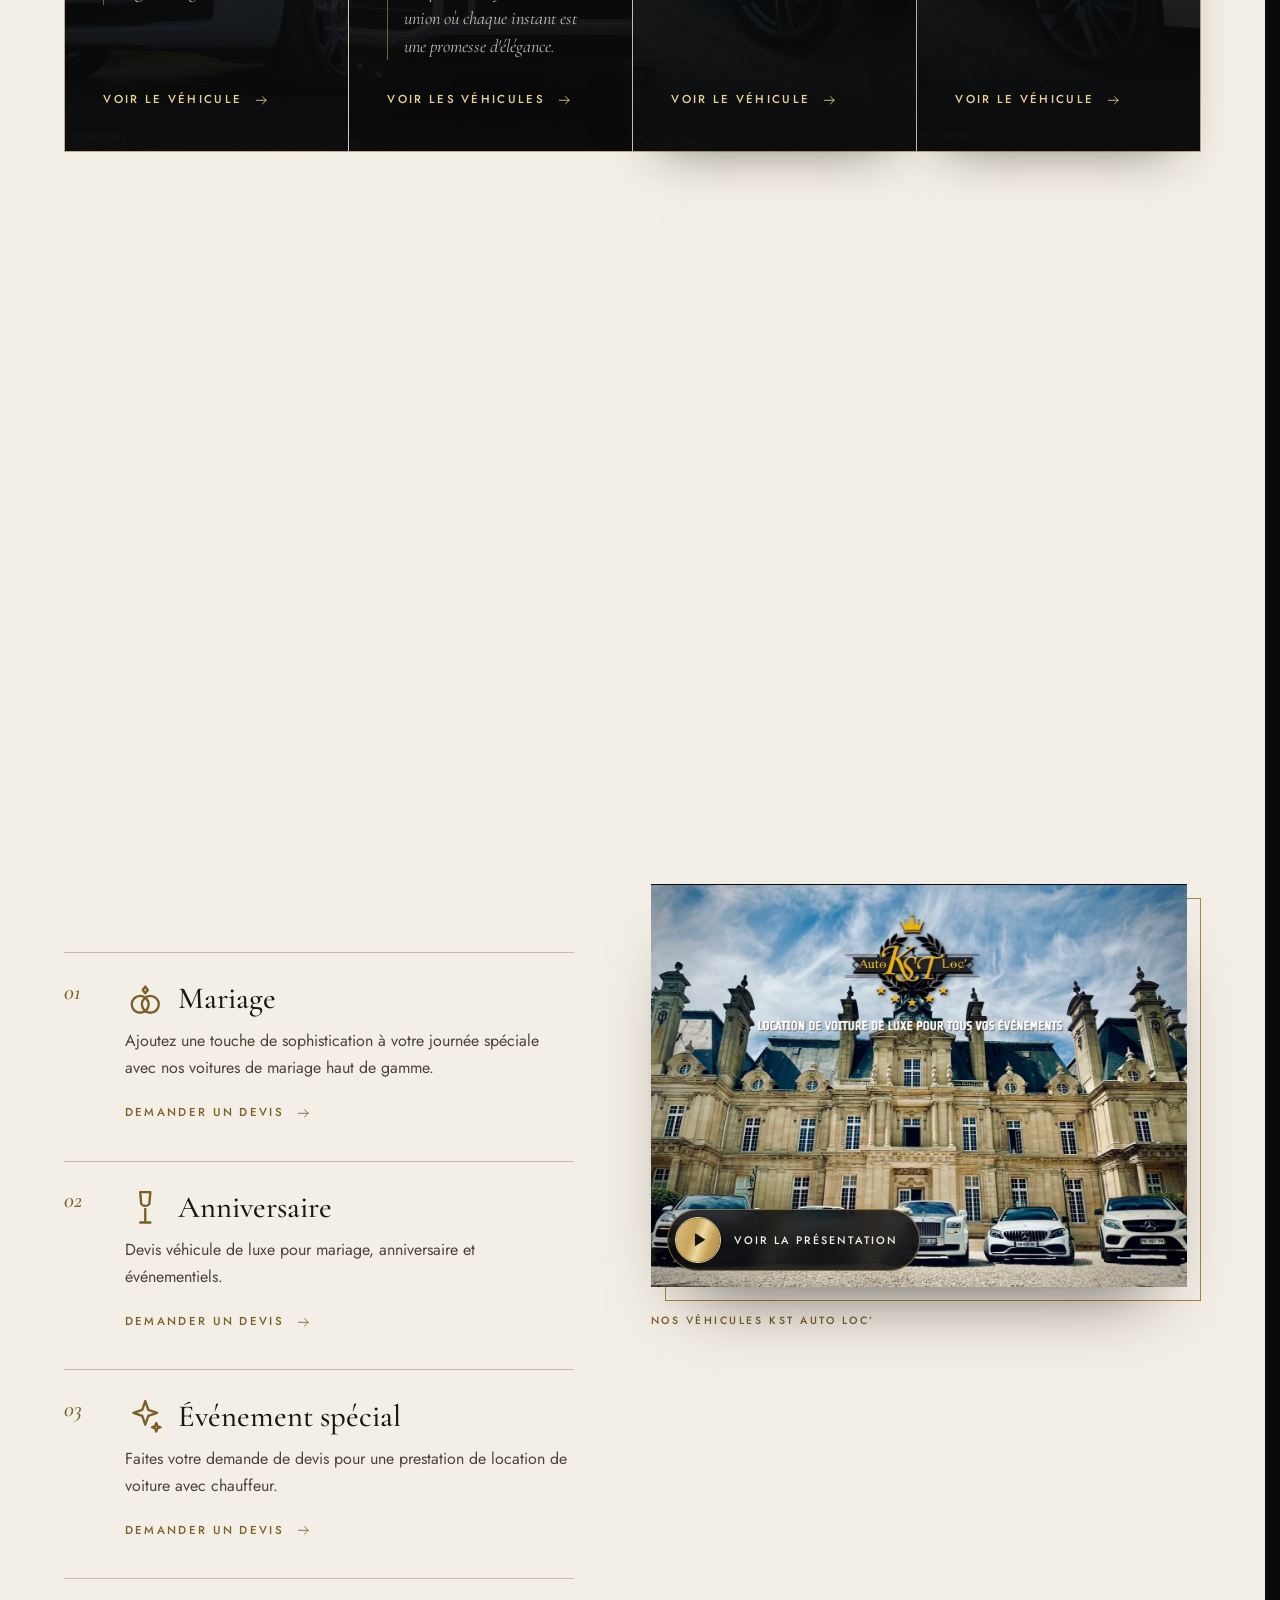
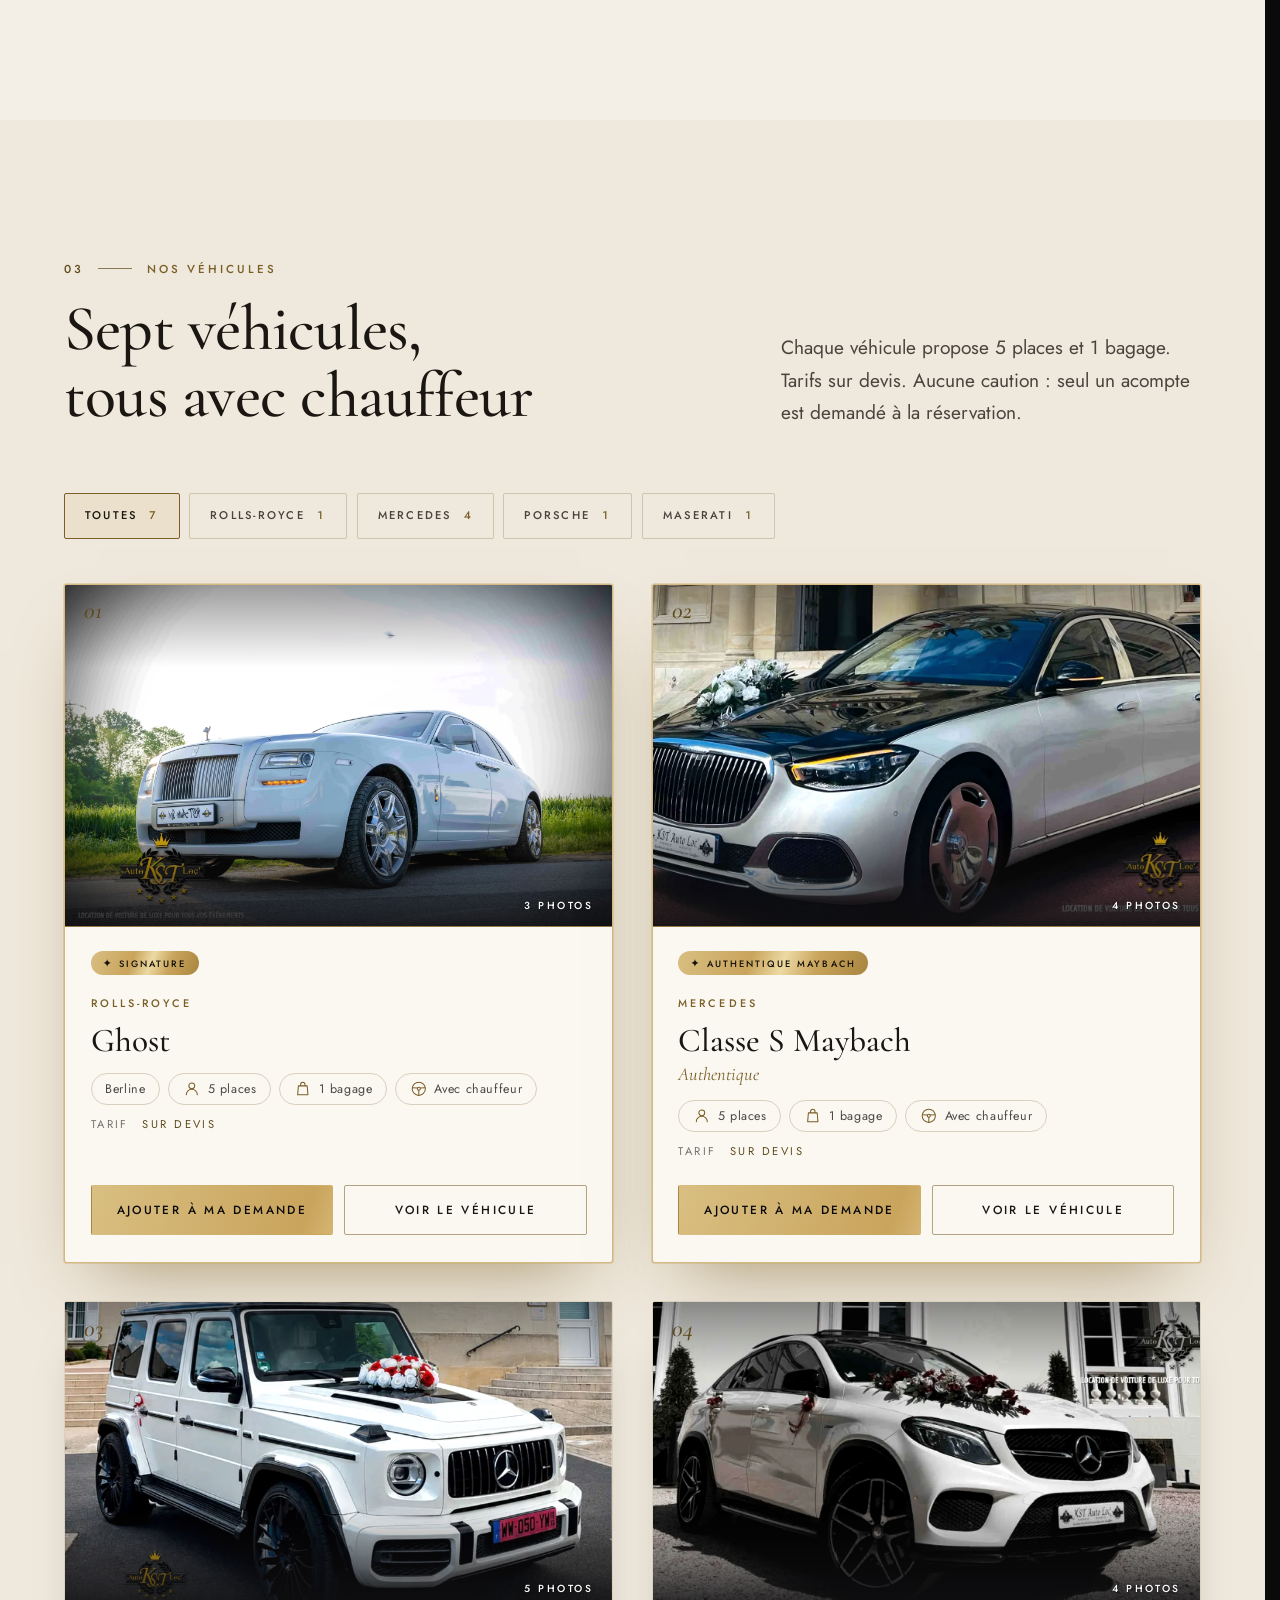
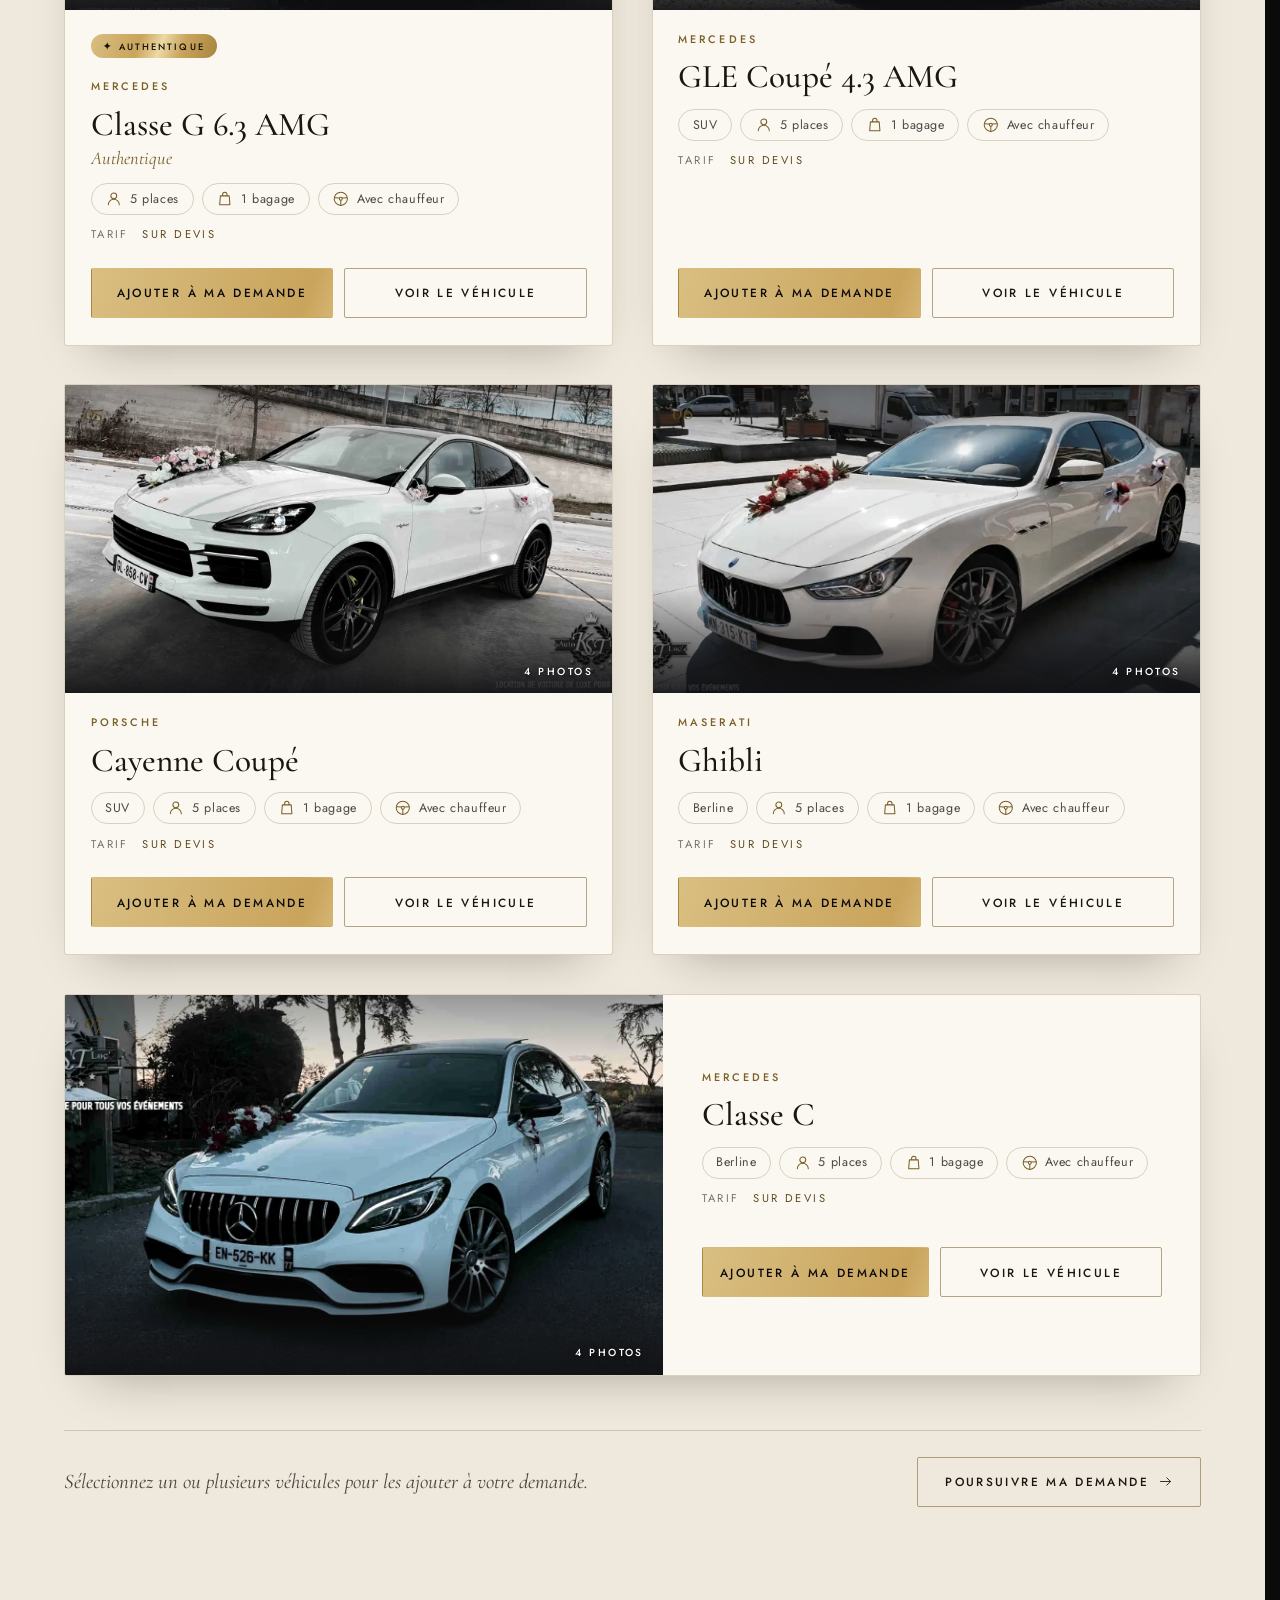
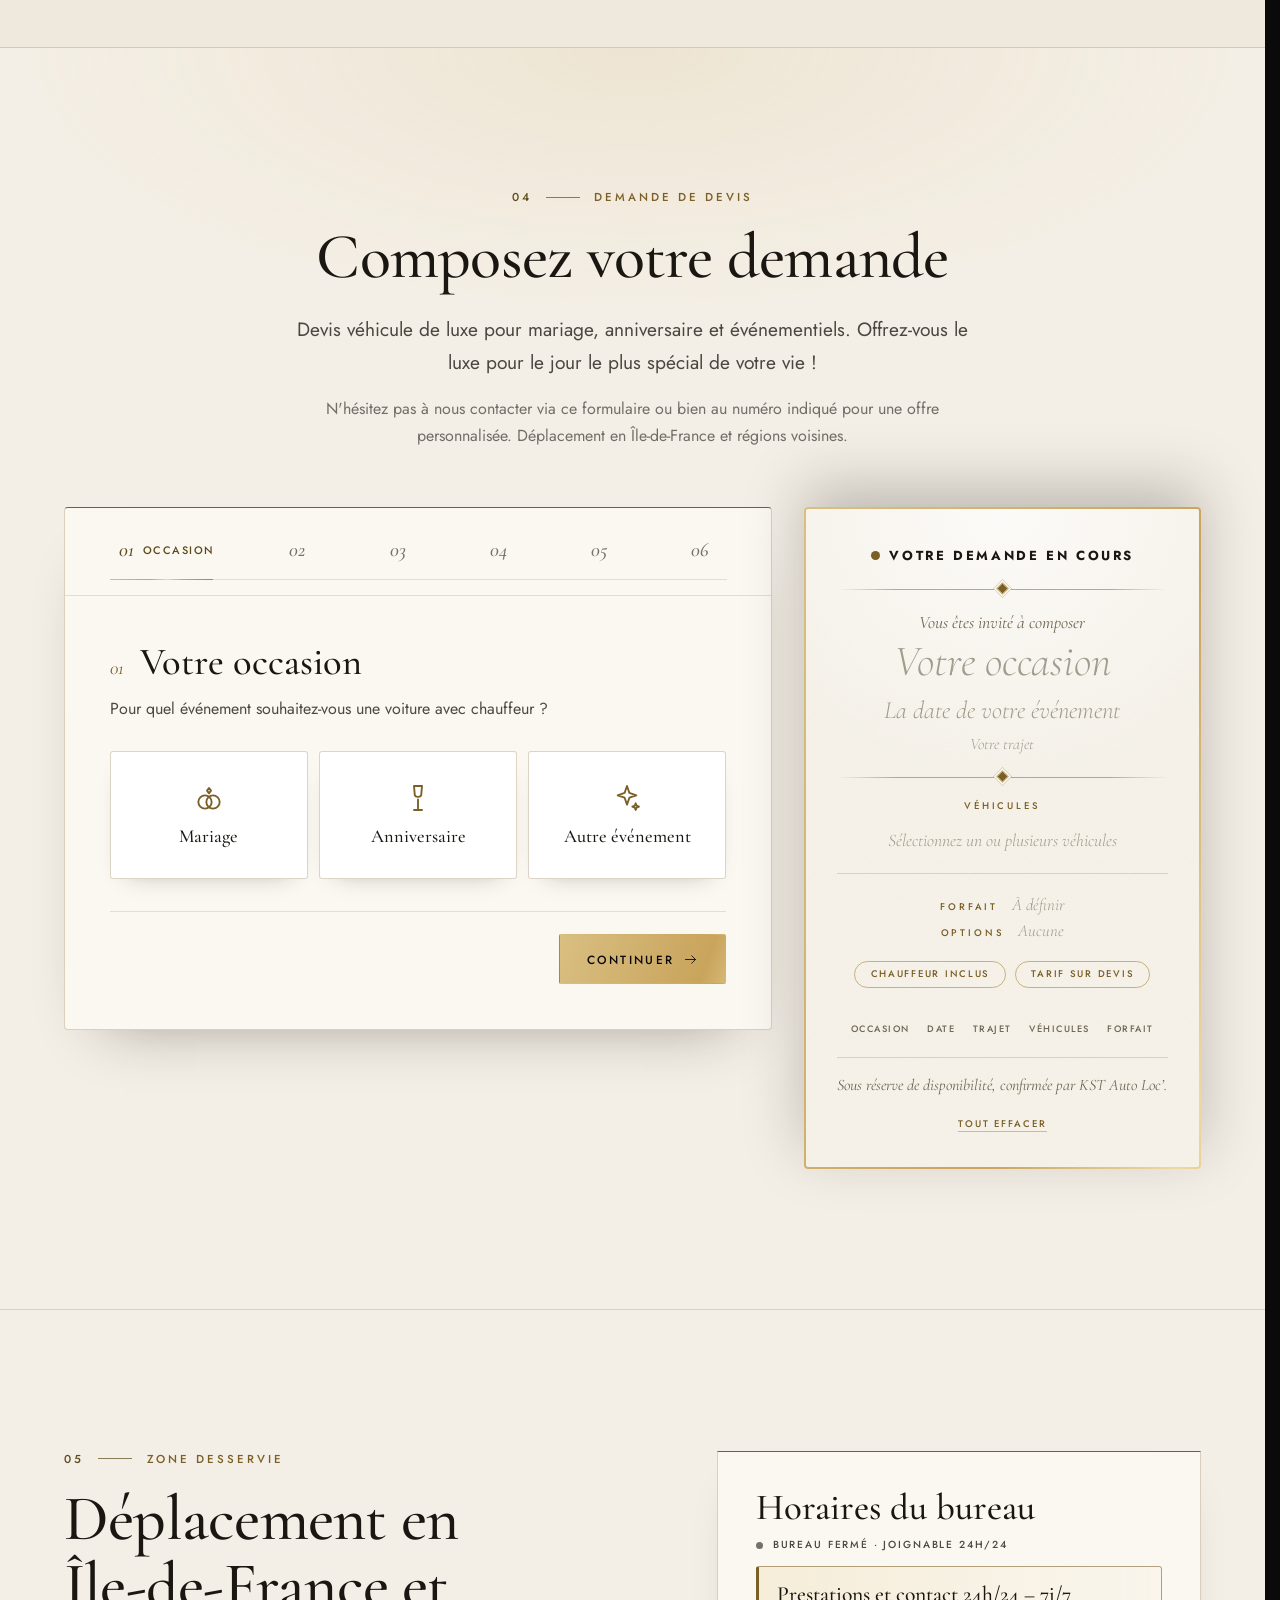
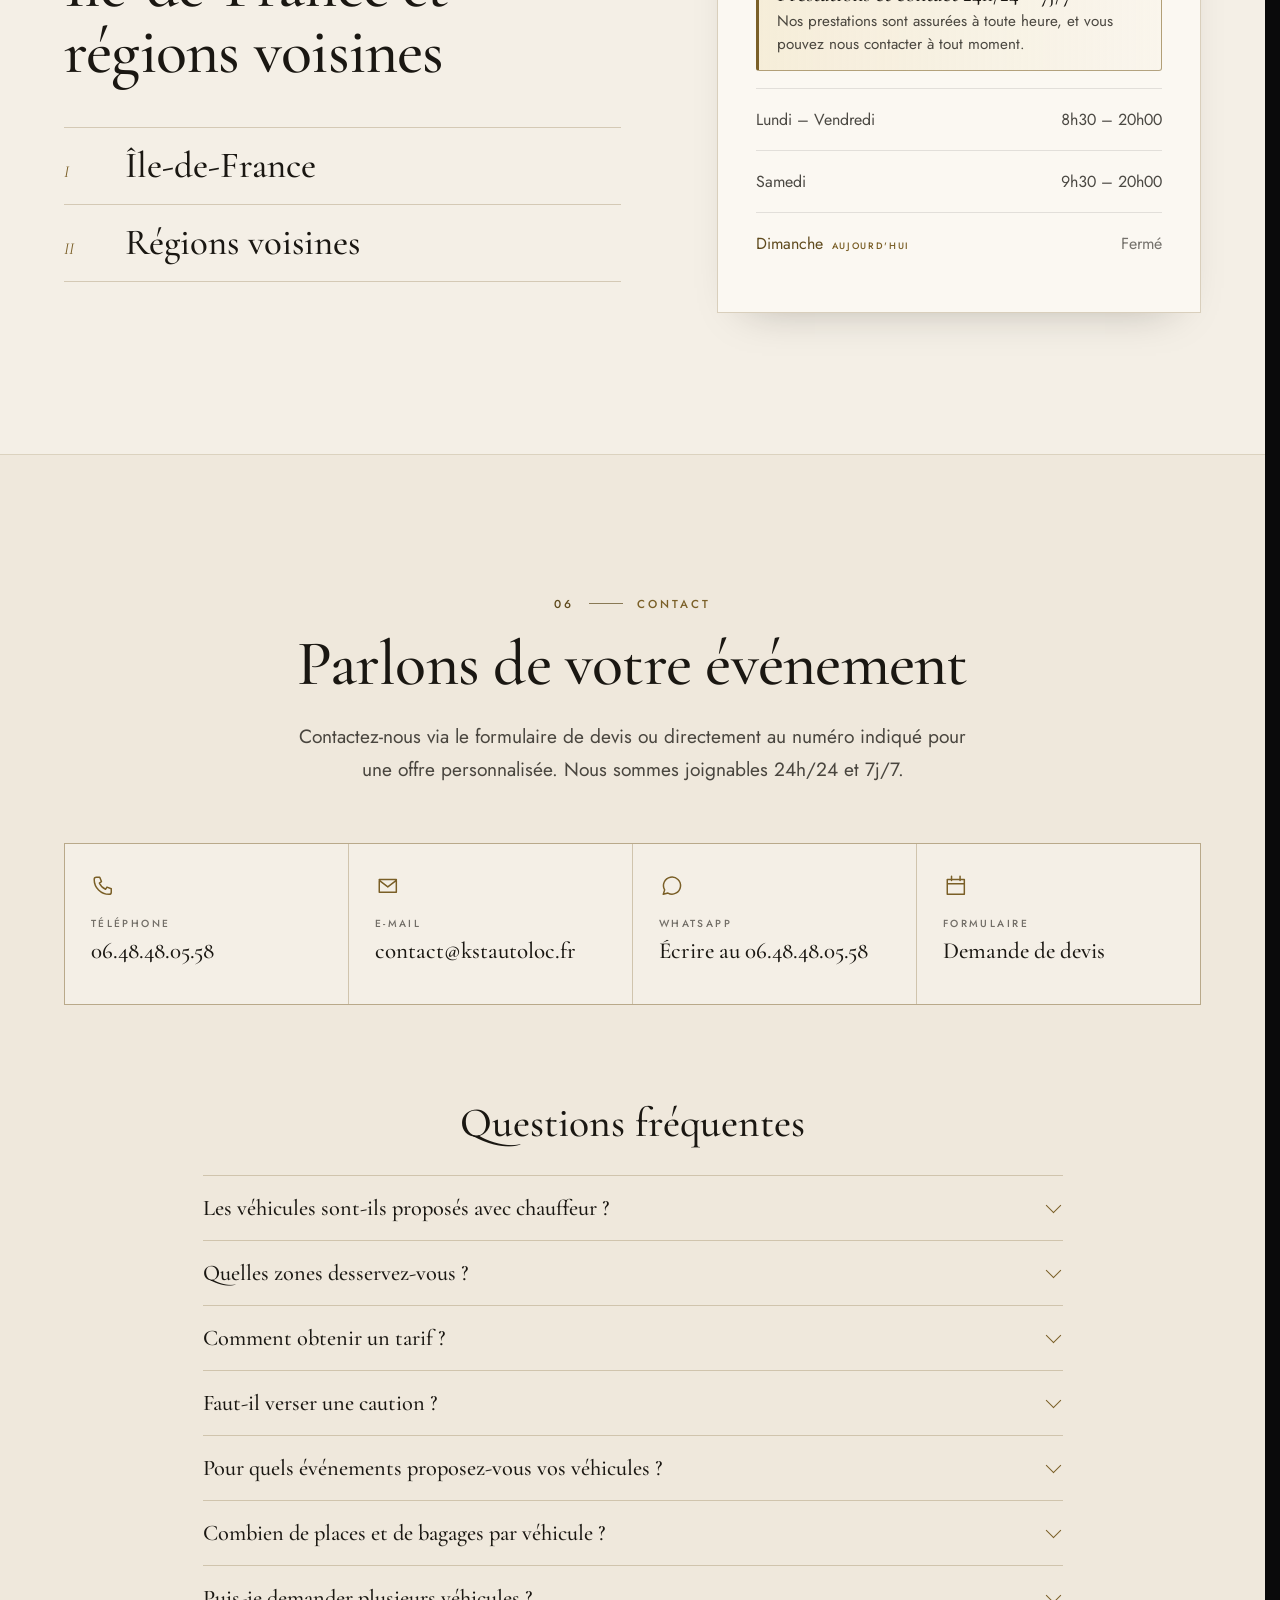
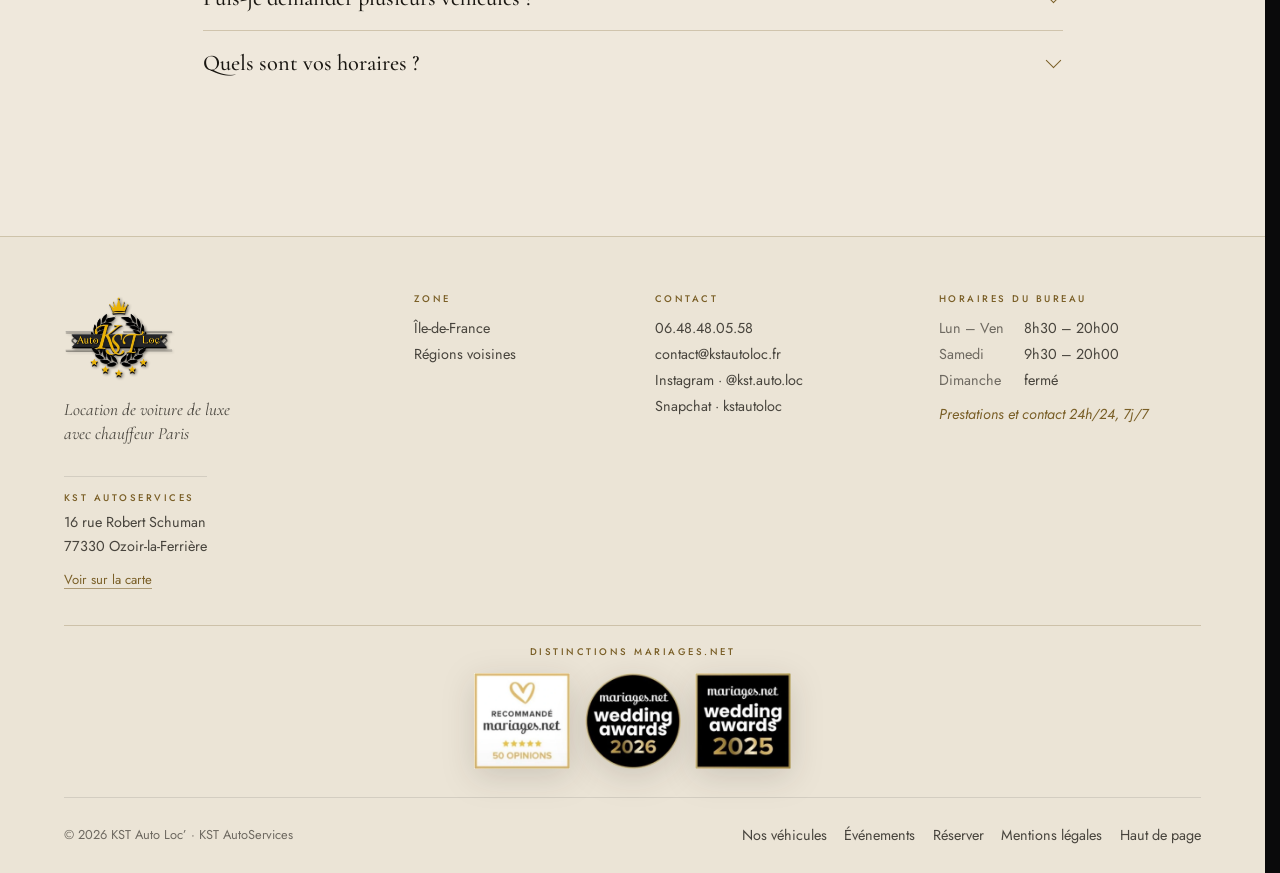
==== commit 5ecfc132: "Photos Classe G (1re et 3e) et Classe S (1re) remplacées par celles du client Co-Authored-By: Claude" ====
--- a/index.html
+++ b/index.html
@@ -3,17 +3,24 @@
 <head>
   <meta charset="utf-8">
   <meta name="viewport" content="width=device-width, initial-scale=1, viewport-fit=cover">
-  <title>Location voiture de luxe avec chauffeur Paris – KST Auto Loc’</title>
-  <meta name="description" content="Location de voiture de luxe avec chauffeur en Île-de-France et dans les régions voisines pour votre mariage, anniversaire ou événement : Mercedes, Porsche, Rolls-Royce, Maserati. Devis en ligne.">
+  <title>Location voiture mariage avec chauffeur Île-de-France | KST Auto Loc’</title>
+  <meta name="description" content="Voiture de luxe avec chauffeur pour mariage ou événement en Île-de-France : Rolls-Royce, Maybach, Classe G, Porsche, Maserati. Sans caution, devis sur demande.">
+  <meta name="keywords" content="location voiture mariage, voiture de mariage avec chauffeur, location voiture de luxe avec chauffeur, location voiture de luxe mariage Île-de-France, location Rolls-Royce Ghost mariage, location Mercedes Classe S Maybach, location Mercedes Classe G 63 AMG, location Mercedes GLE Coupé AMG, location Porsche Cayenne Coupé, location Maserati Ghibli, location voiture de luxe anniversaire, voiture de luxe événement avec chauffeur, location voiture sans caution, KST Auto Loc, KST AutoServices, Ozoir-la-Ferrière, Seine-et-Marne, Île-de-France">
+  <meta name="robots" content="index, follow, max-image-preview:large, max-snippet:-1, max-video-preview:-1">
+  <meta name="author" content="KST Auto Loc’">
+  <meta name="geo.region" content="FR-IDF">
+  <meta name="geo.placename" content="Ozoir-la-Ferrière">
   <meta name="theme-color" content="#0a0a0b">
   <meta name="color-scheme" content="dark">
   <link rel="canonical" href="https://kstautoloc.fr/">
+  <link rel="alternate" hreflang="fr-FR" href="https://kstautoloc.fr/">
+  <link rel="alternate" hreflang="x-default" href="https://kstautoloc.fr/">
 
   <meta property="og:type" content="website">
   <meta property="og:locale" content="fr_FR">
   <meta property="og:site_name" content="KST Auto Loc’">
-  <meta property="og:title" content="Location voiture de luxe avec chauffeur Paris – KST Auto Loc’">
-  <meta property="og:description" content="Mercedes, Porsche, Rolls-Royce, Maserati avec chauffeur pour votre mariage, anniversaire ou événement en Île-de-France et dans les régions voisines. Tarifs sur devis.">
+  <meta property="og:title" content="Location voiture mariage avec chauffeur Île-de-France | KST Auto Loc’">
+  <meta property="og:description" content="Rolls-Royce Ghost, Mercedes Maybach et Classe G, Porsche, Maserati avec chauffeur pour votre mariage, anniversaire ou événement en Île-de-France. Sans caution, devis sur demande.">
   <meta property="og:url" content="https://kstautoloc.fr/">
   <meta property="og:image" content="https://kstautoservices.vercel.app/assets/img/og-kst.jpg">
   <meta property="og:image:secure_url" content="https://kstautoservices.vercel.app/assets/img/og-kst.jpg">
@@ -23,6 +30,8 @@
   <meta property="og:image:alt" content="KST Auto Loc' – Location de voitures de luxe avec chauffeur, Île-de-France et régions voisines. Rolls-Royce Ghost blanche.">
   <meta name="twitter:image" content="https://kstautoservices.vercel.app/assets/img/og-kst.jpg">
   <meta name="twitter:card" content="summary_large_image">
+  <meta name="twitter:title" content="Location voiture mariage avec chauffeur Île-de-France | KST Auto Loc’">
+  <meta name="twitter:description" content="Rolls-Royce Ghost, Mercedes Maybach et Classe G, Porsche, Maserati avec chauffeur pour votre mariage, anniversaire ou événement en Île-de-France. Sans caution, devis sur demande.">
 
   <link rel="icon" href="assets/favicon.svg" type="image/svg+xml">
   <link rel="apple-touch-icon" href="assets/apple-touch-icon.png">
@@ -41,7 +50,7 @@
       }
     } catch (e) {}
   </script>
-  <link rel="stylesheet" href="assets/css/style.css?v=202610051939">
+  <link rel="stylesheet" href="assets/css/style.css?v=202610051949">
   <script>
     /* Les révélations au scroll ne s'activent que si app.js s'exécute ; sinon tout reste visible. */
     document.documentElement.classList.add('js');
@@ -57,63 +66,235 @@
         "@id": "https://kstautoloc.fr/#entreprise",
         "name": "KST Auto Loc’",
         "alternateName": "KST AutoServices",
-        "sameAs": ["https://www.instagram.com/kst.auto.loc/", "https://www.snapchat.com/add/kstautoloc"],
-        "description": "Location de voiture de luxe avec chauffeur en Île-de-France et dans les régions voisines pour mariages, anniversaires et événements.",
+        "sameAs": [
+          "https://www.instagram.com/kst.auto.loc/",
+          "https://www.snapchat.com/add/kstautoloc"
+        ],
+        "description": "Location de voiture de luxe avec chauffeur pour mariages, anniversaires et événements en Île-de-France et dans les régions voisines. Rolls-Royce Ghost, Mercedes Classe S Maybach, Classe G, GLE Coupé, Porsche Cayenne Coupé, Maserati Ghibli. Sans caution, acompte à la réservation.",
         "url": "https://kstautoloc.fr/",
         "logo": "https://kstautoloc.fr/assets/apple-touch-icon.png",
-        "image": "https://kstautoloc.fr/assets/img/mercedes/classe-s/classe-s-1.webp",
+        "image": "https://kstautoloc.fr/assets/img/mercedes/classe-s/classe-s-5.webp",
         "telephone": "+33648480558",
-        "address": { "@type": "PostalAddress", "streetAddress": "16 rue Robert Schuman", "postalCode": "77330", "addressLocality": "Ozoir-la-Ferrière", "addressCountry": "FR" },
+        "address": {
+          "@type": "PostalAddress",
+          "streetAddress": "16 rue Robert Schuman",
+          "postalCode": "77330",
+          "addressLocality": "Ozoir-la-Ferrière",
+          "addressCountry": "FR"
+        },
         "email": "contact@kstautoloc.fr",
-        "areaServed": ["Île-de-France", "Régions voisines"],
+        "areaServed": [
+          {
+            "@type": "AdministrativeArea",
+            "name": "Île-de-France"
+          },
+          {
+            "@type": "City",
+            "name": "Paris"
+          },
+          {
+            "@type": "AdministrativeArea",
+            "name": "Seine-et-Marne"
+          },
+          "Régions voisines"
+        ],
         "openingHoursSpecification": [
           {
             "@type": "OpeningHoursSpecification",
-            "dayOfWeek": ["Monday", "Tuesday", "Wednesday", "Thursday", "Friday", "Saturday", "Sunday"],
+            "dayOfWeek": [
+              "Monday",
+              "Tuesday",
+              "Wednesday",
+              "Thursday",
+              "Friday",
+              "Saturday",
+              "Sunday"
+            ],
             "opens": "00:00",
             "closes": "23:59"
+          }
+        ],
+        "slogan": "Location de voiture de luxe pour tous vos événements",
+        "keywords": "location voiture mariage, voiture de mariage avec chauffeur, location voiture de luxe avec chauffeur, location voiture de luxe mariage Île-de-France, location Rolls-Royce Ghost mariage, location Mercedes Classe S Maybach, location Mercedes Classe G 63 AMG, location Mercedes GLE Coupé AMG, location Porsche Cayenne Coupé, location Maserati Ghibli, location voiture de luxe anniversaire, voiture de luxe événement avec chauffeur, location voiture sans caution, KST Auto Loc, KST AutoServices, Ozoir-la-Ferrière, Seine-et-Marne, Île-de-France",
+        "inLanguage": "fr-FR",
+        "award": [
+          "mariages.net Wedding Awards 2025",
+          "mariages.net Wedding Awards 2026",
+          "Recommandé mariages.net"
+        ],
+        "hasMap": "https://www.google.com/maps/search/?api=1&query=16+rue+Robert+Schuman+77330+Ozoir-la-Ferri%C3%A8re",
+        "contactPoint": {
+          "@type": "ContactPoint",
+          "contactType": "customer service",
+          "telephone": "+33648480558",
+          "email": "contact@kstautoloc.fr",
+          "availableLanguage": "French",
+          "areaServed": "FR",
+          "hoursAvailable": {
+            "@type": "OpeningHoursSpecification",
+            "dayOfWeek": [
+              "Monday",
+              "Tuesday",
+              "Wednesday",
+              "Thursday",
+              "Friday",
+              "Saturday",
+              "Sunday"
+            ],
+            "opens": "00:00",
+            "closes": "23:59"
+          }
+        },
+        "hasOfferCatalog": {
+          "@type": "OfferCatalog",
+          "name": "Prestations de location avec chauffeur",
+          "itemListElement": [
+            {
+              "@type": "Offer",
+              "itemOffered": {
+                "@type": "Service",
+                "name": "Location de voiture de mariage avec chauffeur",
+                "serviceType": "Voiture de mariage avec chauffeur"
+              }
+            },
+            {
+              "@type": "Offer",
+              "itemOffered": {
+                "@type": "Service",
+                "name": "Location de voiture de luxe avec chauffeur pour anniversaire",
+                "serviceType": "Voiture de luxe avec chauffeur"
+              }
+            },
+            {
+              "@type": "Offer",
+              "itemOffered": {
+                "@type": "Service",
+                "name": "Location de voiture de luxe avec chauffeur pour événement",
+                "serviceType": "Voiture de luxe avec chauffeur"
+              }
+            }
+          ]
+        }
+      },
+      {
+        "@type": "FAQPage",
+        "mainEntity": [
+          {
+            "@type": "Question",
+            "name": "Les véhicules sont-ils proposés avec chauffeur ?",
+            "acceptedAnswer": {
+              "@type": "Answer",
+              "text": "Oui. Nos sept véhicules sont tous proposés avec chauffeur."
+            }
+          },
+          {
+            "@type": "Question",
+            "name": "Quelles zones desservez-vous ?",
+            "acceptedAnswer": {
+              "@type": "Answer",
+              "text": "Nous nous déplaçons en Île-de-France et dans les régions voisines."
+            }
+          },
+          {
+            "@type": "Question",
+            "name": "Comment obtenir un tarif ?",
+            "acceptedAnswer": {
+              "@type": "Answer",
+              "text": "Nos prestations sont proposées sur devis. Faites votre demande via le formulaire du site ou par téléphone au 06.48.48.05.58."
+            }
+          },
+          {
+            "@type": "Question",
+            "name": "Faut-il verser une caution ?",
+            "acceptedAnswer": {
+              "@type": "Answer",
+              "text": "Aucune caution n’est demandée pour les véhicules : seul un acompte est à verser au moment de la réservation."
+            }
+          },
+          {
+            "@type": "Question",
+            "name": "Pour quels événements proposez-vous vos véhicules ?",
+            "acceptedAnswer": {
+              "@type": "Answer",
+              "text": "Pour les mariages, les anniversaires et tout autre événement spécial."
+            }
+          },
+          {
+            "@type": "Question",
+            "name": "Combien de places et de bagages par véhicule ?",
+            "acceptedAnswer": {
+              "@type": "Answer",
+              "text": "Chaque véhicule propose 5 places et 1 bagage."
+            }
+          },
+          {
+            "@type": "Question",
+            "name": "Quels sont vos horaires ?",
+            "acceptedAnswer": {
+              "@type": "Answer",
+              "text": "Nos prestations sont assurées 24h/24 et 7j/7, et vous pouvez nous contacter à toute heure. Les horaires de notre bureau sont : du lundi au vendredi de 8h30 à 20h00, le samedi de 9h30 à 20h00, fermé le dimanche."
+            }
           }
         ]
       },
       {
-        "@type": "FAQPage",
-        "mainEntity": [
-          {
-            "@type": "Question",
-            "name": "Les véhicules sont-ils proposés avec chauffeur ?",
-            "acceptedAnswer": { "@type": "Answer", "text": "Oui. Nos sept véhicules sont tous proposés avec chauffeur." }
-          },
-          {
-            "@type": "Question",
-            "name": "Quelles zones desservez-vous ?",
-            "acceptedAnswer": { "@type": "Answer", "text": "Nous nous déplaçons en Île-de-France et dans les régions voisines." }
-          },
-          {
-            "@type": "Question",
-            "name": "Comment obtenir un tarif ?",
-            "acceptedAnswer": { "@type": "Answer", "text": "Nos prestations sont proposées sur devis. Faites votre demande via le formulaire du site ou par téléphone au 06.48.48.05.58." }
-          },
-          {
-            "@type": "Question",
-            "name": "Faut-il verser une caution ?",
-            "acceptedAnswer": { "@type": "Answer", "text": "Aucune caution n’est demandée pour les véhicules : seul un acompte est à verser au moment de la réservation." }
-          },
-          {
-            "@type": "Question",
-            "name": "Pour quels événements proposez-vous vos véhicules ?",
-            "acceptedAnswer": { "@type": "Answer", "text": "Pour les mariages, les anniversaires et tout autre événement spécial." }
-          },
-          {
-            "@type": "Question",
-            "name": "Combien de places et de bagages par véhicule ?",
-            "acceptedAnswer": { "@type": "Answer", "text": "Chaque véhicule propose 5 places et 1 bagage." }
-          },
-          {
-            "@type": "Question",
-            "name": "Quels sont vos horaires ?",
-            "acceptedAnswer": { "@type": "Answer", "text": "Nos prestations sont assurées 24h/24 et 7j/7, et vous pouvez nous contacter à toute heure. Les horaires de notre bureau sont : du lundi au vendredi de 8h30 à 20h00, le samedi de 9h30 à 20h00, fermé le dimanche." }
+        "@type": "ItemList",
+        "name": "Nos véhicules avec chauffeur",
+        "itemListElement": [
+          {
+            "@type": "ListItem",
+            "position": 1,
+            "name": "Rolls-Royce Ghost",
+            "url": "https://kstautoloc.fr/nos-vehicules/rolls-royce-ghost/"
+          },
+          {
+            "@type": "ListItem",
+            "position": 2,
+            "name": "Mercedes Classe S Maybach (Authentique)",
+            "url": "https://kstautoloc.fr/nos-vehicules/mercedes-classe-s-maybach/"
+          },
+          {
+            "@type": "ListItem",
+            "position": 3,
+            "name": "Mercedes Classe G 6.3 AMG (Authentique)",
+            "url": "https://kstautoloc.fr/nos-vehicules/mercedes-classe-g-63-amg/"
+          },
+          {
+            "@type": "ListItem",
+            "position": 4,
+            "name": "Mercedes GLE Coupé 4.3 AMG",
+            "url": "https://kstautoloc.fr/nos-vehicules/mercedes-gle-coupe-43-amg/"
+          },
+          {
+            "@type": "ListItem",
+            "position": 5,
+            "name": "Porsche Cayenne Coupé",
+            "url": "https://kstautoloc.fr/nos-vehicules/porsche-cayenne-coupe/"
+          },
+          {
+            "@type": "ListItem",
+            "position": 6,
+            "name": "Maserati Ghibli",
+            "url": "https://kstautoloc.fr/nos-vehicules/maserati-ghibli/"
+          },
+          {
+            "@type": "ListItem",
+            "position": 7,
+            "name": "Mercedes Classe C",
+            "url": "https://kstautoloc.fr/nos-vehicules/mercedes-classe-c/"
           }
         ]
+      },
+      {
+        "@type": "WebSite",
+        "@id": "https://kstautoloc.fr/#site",
+        "url": "https://kstautoloc.fr/",
+        "name": "KST Auto Loc’",
+        "alternateName": "KST AutoServices",
+        "inLanguage": "fr-FR",
+        "publisher": {
+          "@id": "https://kstautoloc.fr/#entreprise"
+        }
       }
     ]
   }
@@ -283,7 +464,7 @@
             <p class="brand__text">Un mariage en Rolls Royce Ghost : une célébration d'amour enveloppée dans le luxe intemporel, une promenade vers l'avenir avec élégance et grâce.</p>
             <a class="link-arrow" href="#flotte" data-filter-brand="rolls-royce">Voir le véhicule <svg class="ico" aria-hidden="true"><use href="#i-arrow"/></svg></a>
           </li>
-          <li class="brand brand--feature" data-reveal style="--bg:url(../img/mercedes/classe-g/classe-g-1.webp);--bp:50% 45%;--d:80ms">
+          <li class="brand brand--feature" data-reveal style="--bg:url(../img/mercedes/classe-g/classe-g-7.webp);--bp:50% 45%;--d:80ms">
             <p class="brand__idx" aria-hidden="true">II</p>
             <p class="brand__tag">Maybach &amp; Classe G authentiques</p>
             <h3 class="brand__name">Mercedes</h3>
@@ -429,13 +610,13 @@
           <article class="vcard vcard--feature" data-vehicle="classe-s" data-brand="mercedes" style="--pos:42% 50%">
             <script type="application/json" data-vehicle-json>
             {"id":"classe-s","brand":"Mercedes","brandKey":"mercedes","model":"Classe S Maybach (Authentique)","full":"Mercedes Classe S Maybach (Authentique)","type":"","pos":"42% 50%","images":[
-              {"src":"assets/img/mercedes/classe-s/classe-s-1.webp","w":1800,"h":884,"alt":"Mercedes Classe S Maybach bicolore blanc et noir, un bouquet de fleurs blanches sur le capot, vue avant trois-quarts"},
+              {"src":"assets/img/mercedes/classe-s/classe-s-5.webp","w":1800,"h":884,"alt":"Mercedes Classe S Maybach bicolore blanc et noir, un bouquet de fleurs blanches sur le capot, vue avant trois-quarts"},
               {"src":"assets/img/mercedes/classe-s/classe-s-2.webp","w":1512,"h":1801,"alt":"Intérieur de la Mercedes Classe S Maybach : sièges arrière en cuir matelassé gris"},
               {"src":"assets/img/mercedes/classe-s/classe-s-3.webp","w":1800,"h":1350,"alt":"Mercedes Classe S Maybach, vue arrière trois-quarts sur un chemin de gravier"},
               {"src":"assets/img/mercedes/classe-s/classe-s-4.webp","w":1280,"h":565,"alt":"Mercedes Classe S Maybach blanc et noir, vue de côté, fleurs blanches sur le capot devant un escalier de pierre"}]}
             </script>
             <a class="vcard__media" href="/nos-vehicules/mercedes-classe-s-maybach/" tabindex="-1" aria-hidden="true">
-              <img class="vcard__img" src="assets/img/mercedes/classe-s/classe-s-1.webp" alt="Mercedes Classe S Maybach bicolore blanc et noir, un bouquet de fleurs blanches sur le capot, vue avant trois-quarts" width="1800" height="884" loading="lazy" decoding="async">
+              <img class="vcard__img" src="assets/img/mercedes/classe-s/classe-s-5.webp" alt="Mercedes Classe S Maybach bicolore blanc et noir, un bouquet de fleurs blanches sur le capot, vue avant trois-quarts" width="1800" height="884" loading="lazy" decoding="async">
               <img class="vcard__img vcard__img--alt" src="assets/img/mercedes/classe-s/classe-s-2.webp" alt="" aria-hidden="true" width="1512" height="1801" style="--pos-alt:50% 62%" loading="lazy" decoding="async">
               <span class="vcard__num" aria-hidden="true">02</span>
               <span class="vcard__badge" aria-hidden="true"><svg class="ico"><use href="#i-check"/></svg>Dans ma demande</span>
@@ -462,14 +643,14 @@
           <article class="vcard" data-vehicle="classe-g" data-brand="mercedes" style="--pos:62% 58%">
             <script type="application/json" data-vehicle-json>
             {"id":"classe-g","brand":"Mercedes","brandKey":"mercedes","model":"Classe G 6.3 AMG (Authentique)","full":"Mercedes Classe G 6.3 AMG (Authentique)","type":"","pos":"62% 58%","images":[
-              {"src":"assets/img/mercedes/classe-g/classe-g-3.webp","w":890,"h":571,"alt":"Mercedes Classe G blanche décorée d'un bouquet de fleurs rouges et blanches, vue avant trois-quarts"},
+              {"src":"assets/img/mercedes/classe-g/classe-g-6.webp","w":1684,"h":1080,"alt":"Mercedes Classe G blanche décorée d'un bouquet de fleurs rouges et blanches, vue avant trois-quarts"},
               {"src":"assets/img/mercedes/classe-g/classe-g-5.webp","w":900,"h":1600,"alt":"Intérieur de la Mercedes Classe G : banquette arrière en cuir blanc et noir et accoudoir central"},
-              {"src":"assets/img/mercedes/classe-g/classe-g-1.webp","w":864,"h":713,"alt":"Mercedes Classe G blanche, vue de face, phares allumés"},
+              {"src":"assets/img/mercedes/classe-g/classe-g-7.webp","w":1309,"h":1080,"alt":"Mercedes Classe G blanche, vue de face, phares allumés"},
               {"src":"assets/img/mercedes/classe-g/classe-g-2.webp","w":1800,"h":795,"alt":"Mercedes Classe G blanche aux jantes noires, vue de profil"},
               {"src":"assets/img/mercedes/classe-g/classe-g-4.webp","w":1536,"h":1024,"alt":"Mercedes Classe G blanche, vue arrière trois-quarts avec roue de secours"}]}
             </script>
             <a class="vcard__media" href="/nos-vehicules/mercedes-classe-g-63-amg/" tabindex="-1" aria-hidden="true">
-              <img class="vcard__img" src="assets/img/mercedes/classe-g/classe-g-3.webp" alt="Mercedes Classe G blanche décorée d'un bouquet de fleurs rouges et blanches, vue avant trois-quarts" width="890" height="571" loading="lazy" decoding="async">
+              <img class="vcard__img" src="assets/img/mercedes/classe-g/classe-g-6.webp" alt="Mercedes Classe G blanche décorée d'un bouquet de fleurs rouges et blanches, vue avant trois-quarts" width="1684" height="1080" loading="lazy" decoding="async">
               <img class="vcard__img vcard__img--alt" src="assets/img/mercedes/classe-g/classe-g-5.webp" alt="" aria-hidden="true" width="900" height="1600" style="--pos-alt:50% 44%" loading="lazy" decoding="async">
               <span class="vcard__num" aria-hidden="true">03</span>
               <span class="vcard__badge" aria-hidden="true"><svg class="ico"><use href="#i-check"/></svg>Dans ma demande</span>
@@ -1145,6 +1326,6 @@
     <p class="noscript">Le formulaire de devis nécessite JavaScript. Appelez-nous au <a href="tel:+33648480558">06.48.48.05.58</a> ou écrivez à <a href="mailto:contact@kstautoloc.fr">contact@kstautoloc.fr</a>.</p>
   </noscript>
 
-  <script src="assets/js/app.js?v=202610051939" defer></script>
+  <script src="assets/js/app.js?v=202610051949" defer></script>
 </body>
 </html>
--- a/assets/css/style.css
+++ b/assets/css/style.css
@@ -3550,3 +3550,9 @@
 
 .hours__list li > span:last-child { white-space: nowrap; }
 .hours__list li > span:first-child { min-width: 0; }
+
+/* Suggestions d'adresse : la liste passe toujours au-dessus des étapes suivantes (bouton « Ajouter une étape », arrivée) */
+.trip__pt:focus-within, .trip__pt:has(.combo__list:not([hidden])) { z-index: 30; }
+.trip__pt .combo__list { z-index: 40; background: #fff; opacity: 1; }
+.trip__note { margin: .8rem 0 0; }
+.trip__note textarea { min-height: 5.5rem; resize: vertical; }
